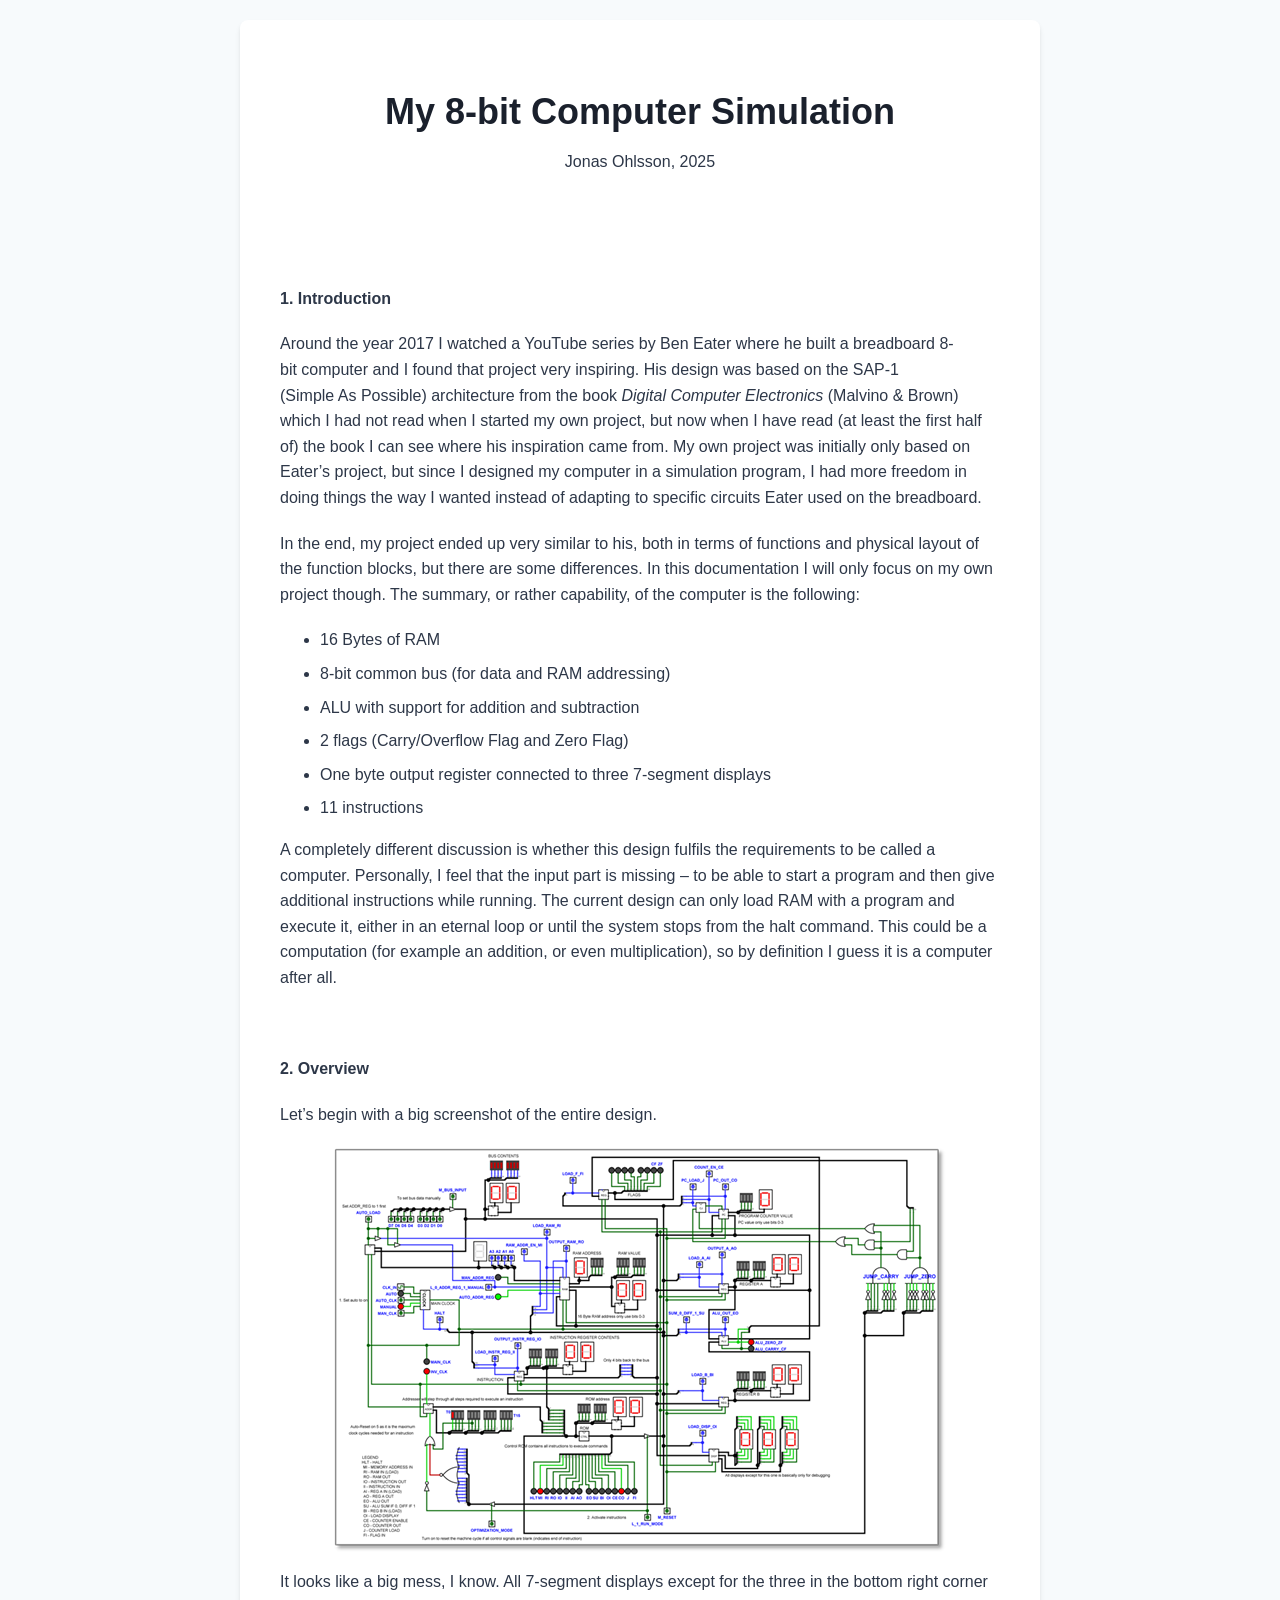
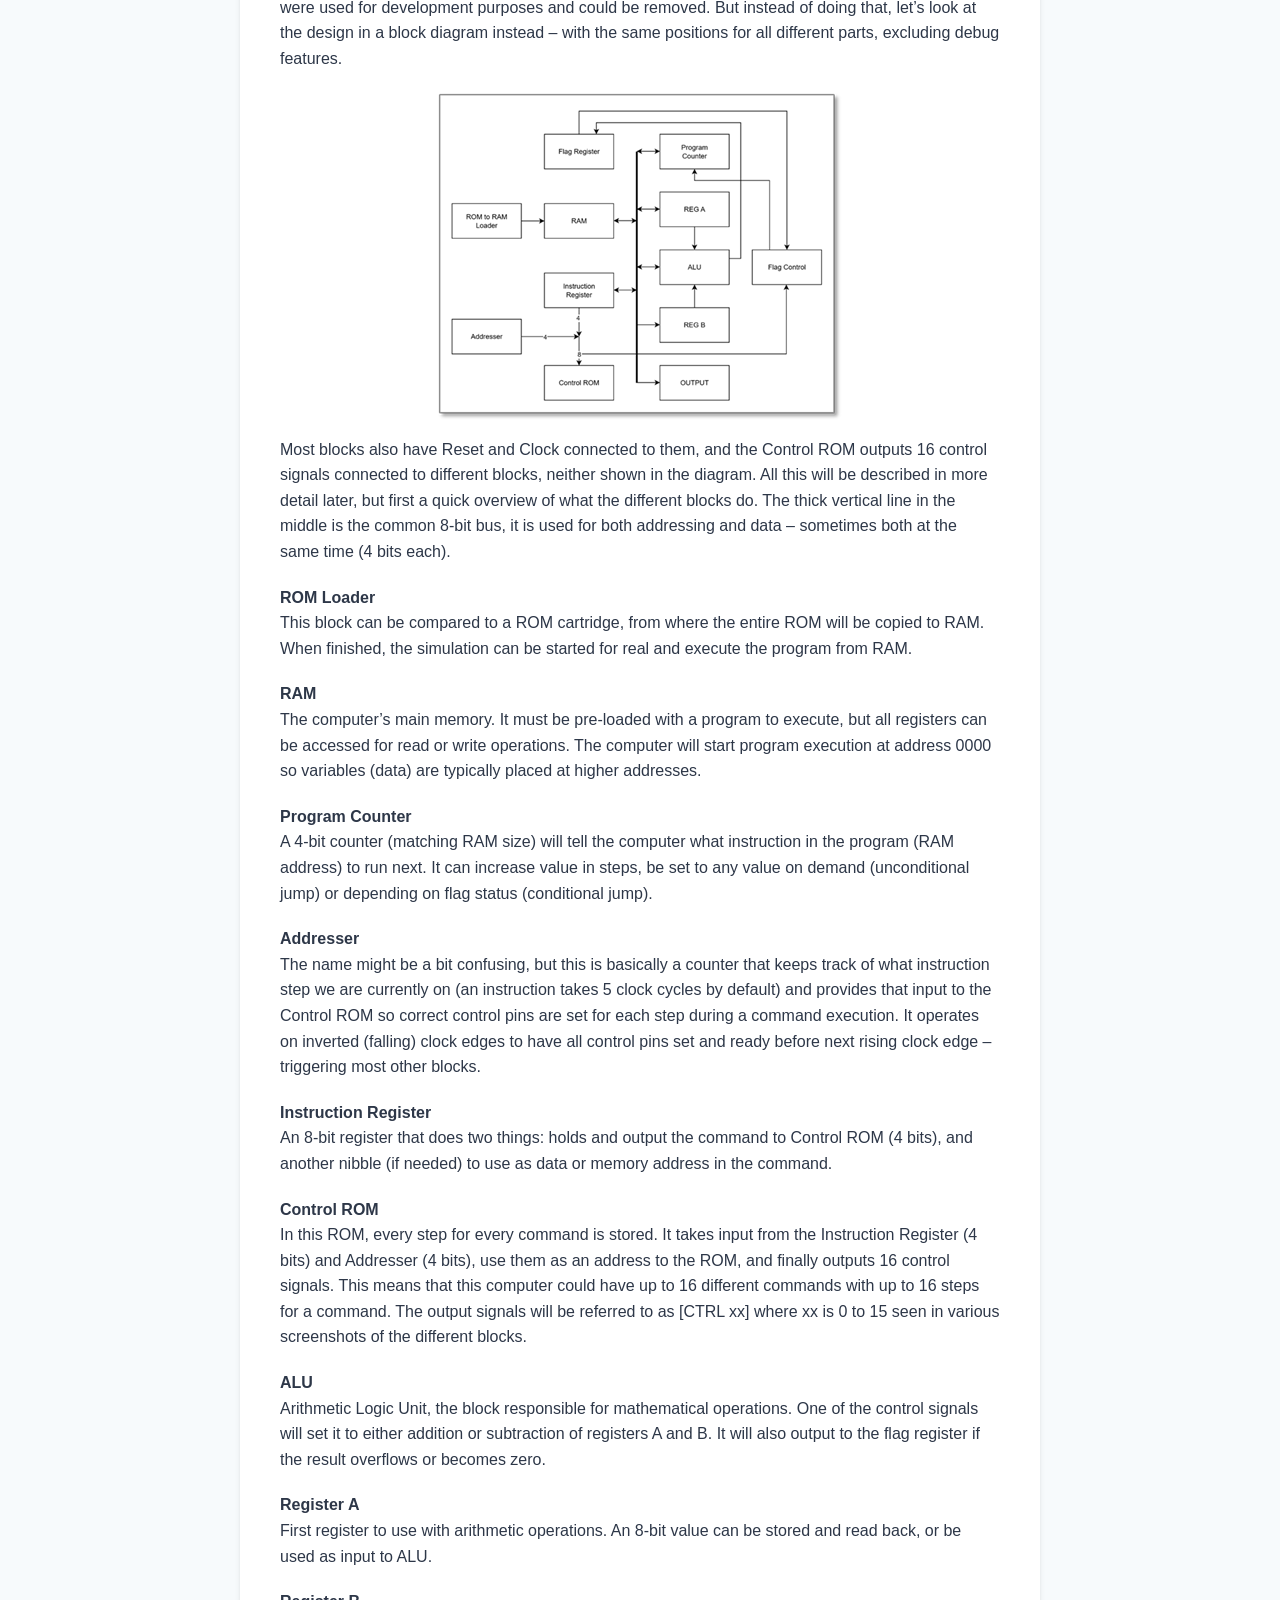
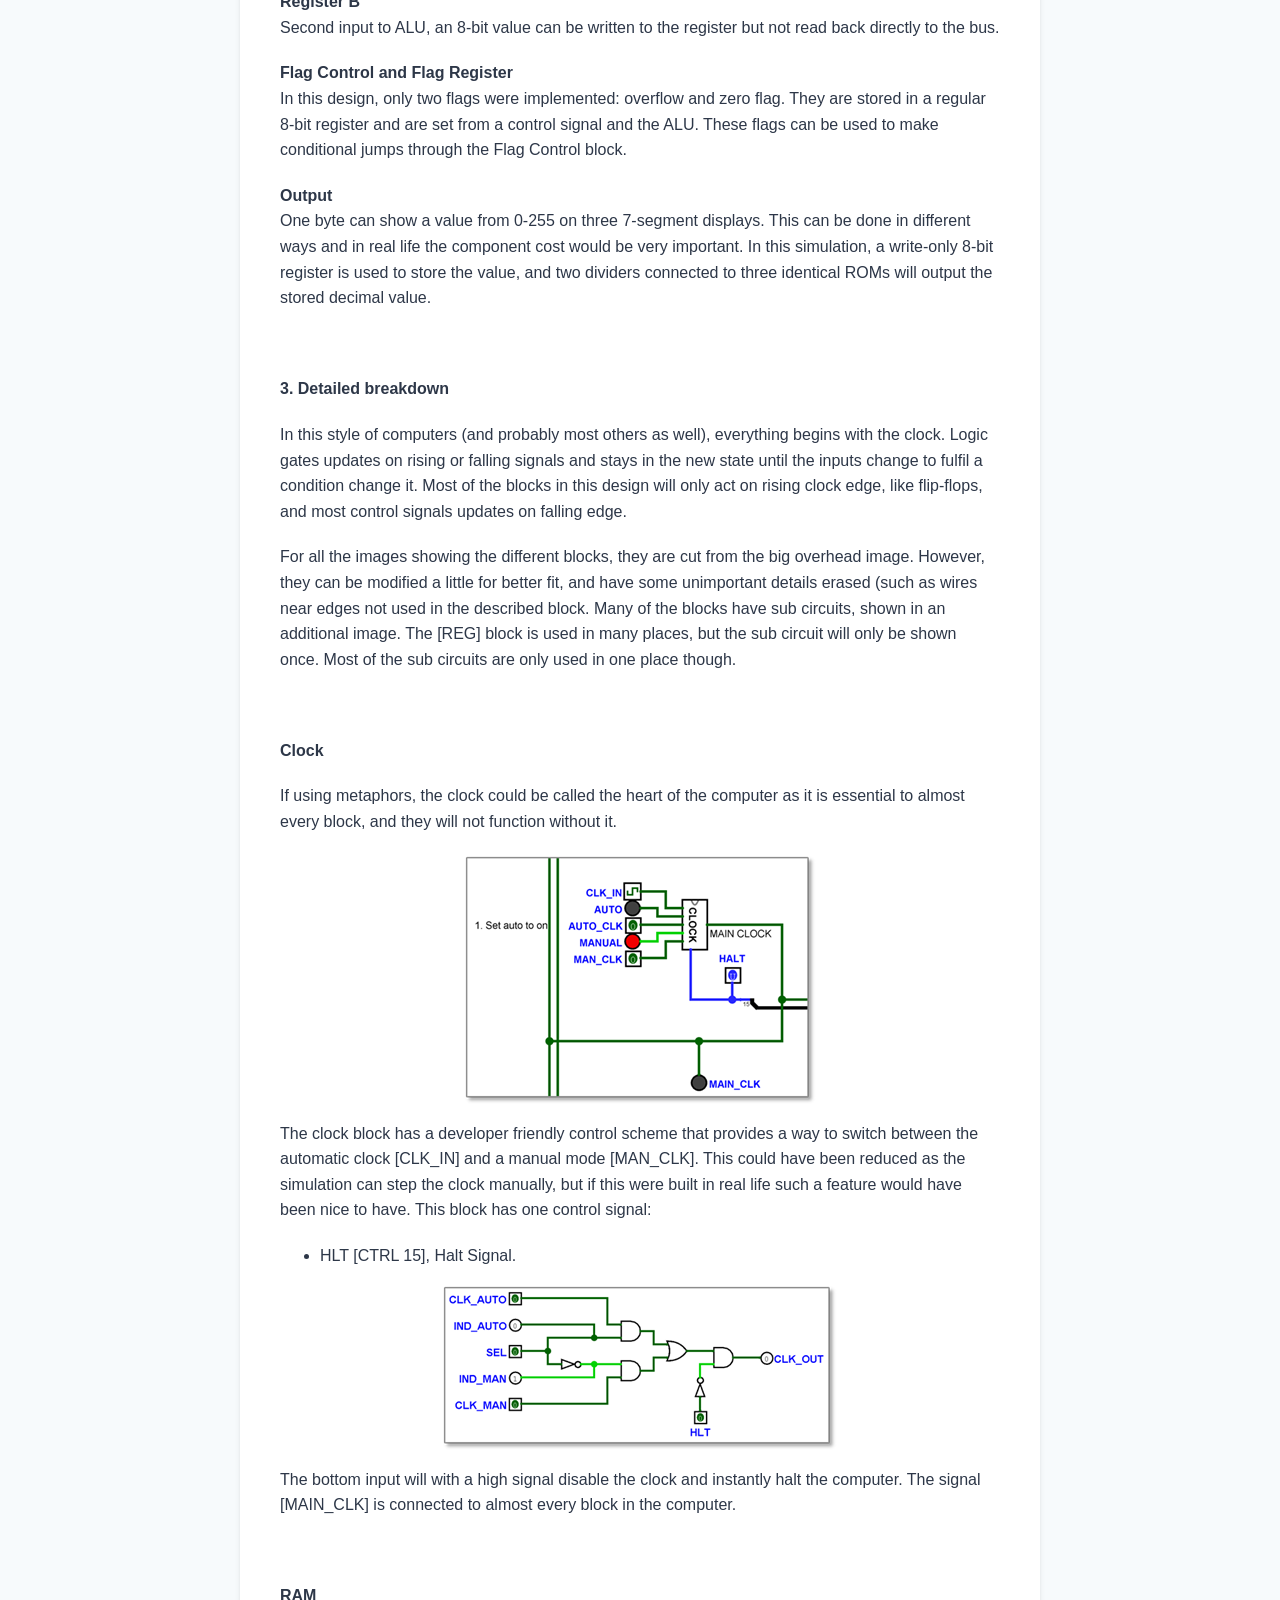
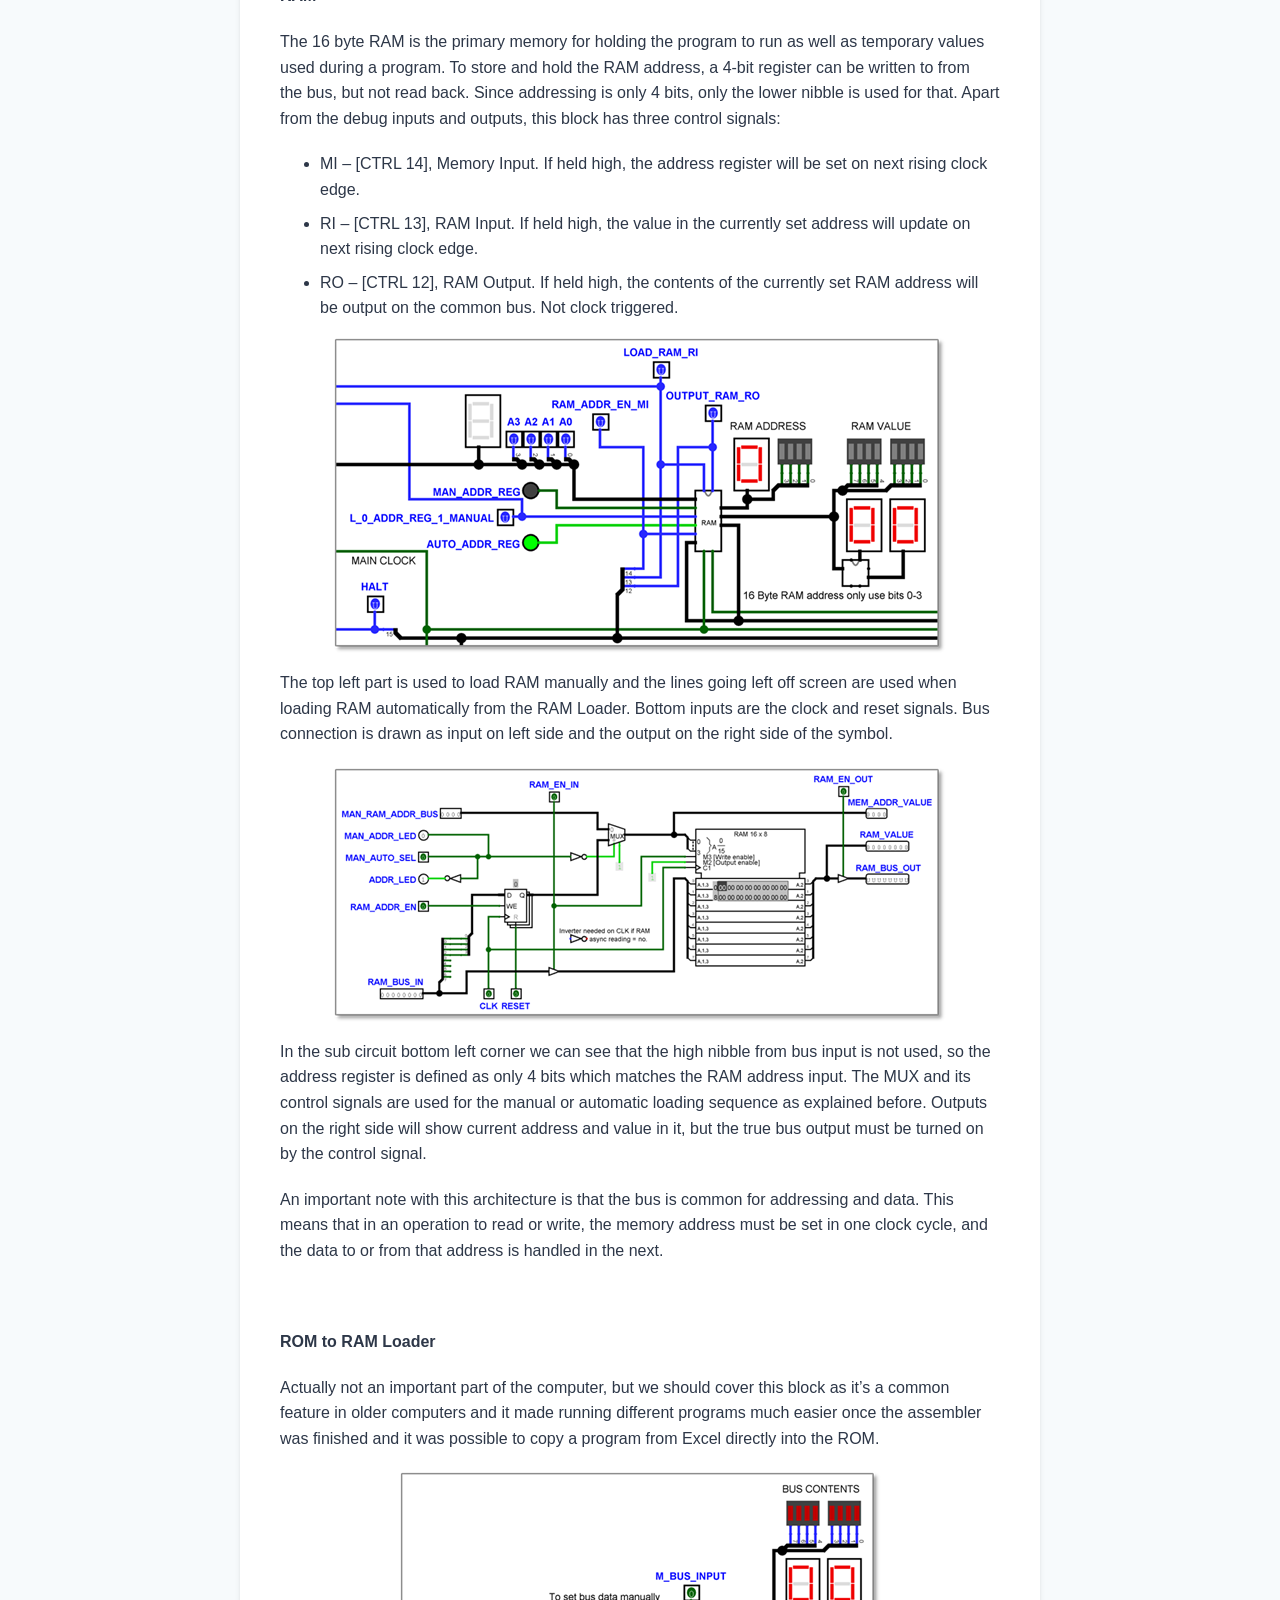
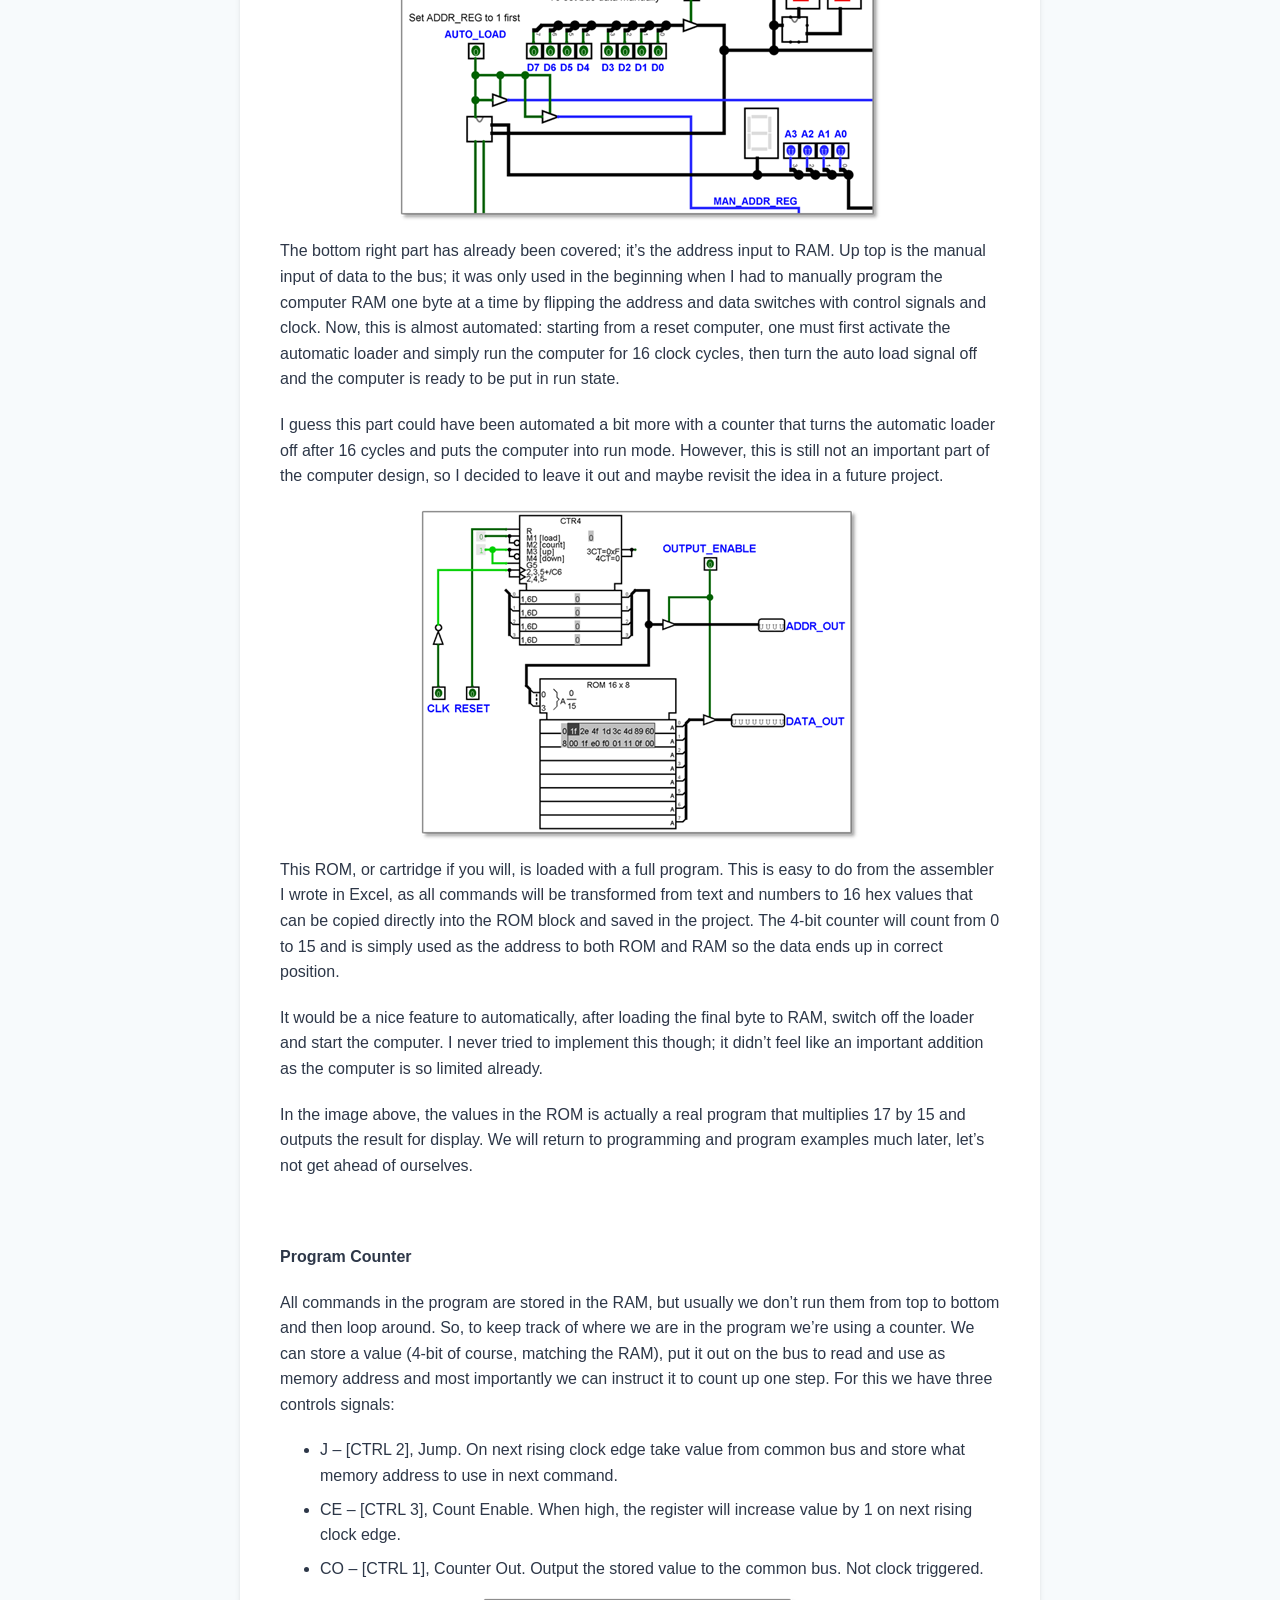
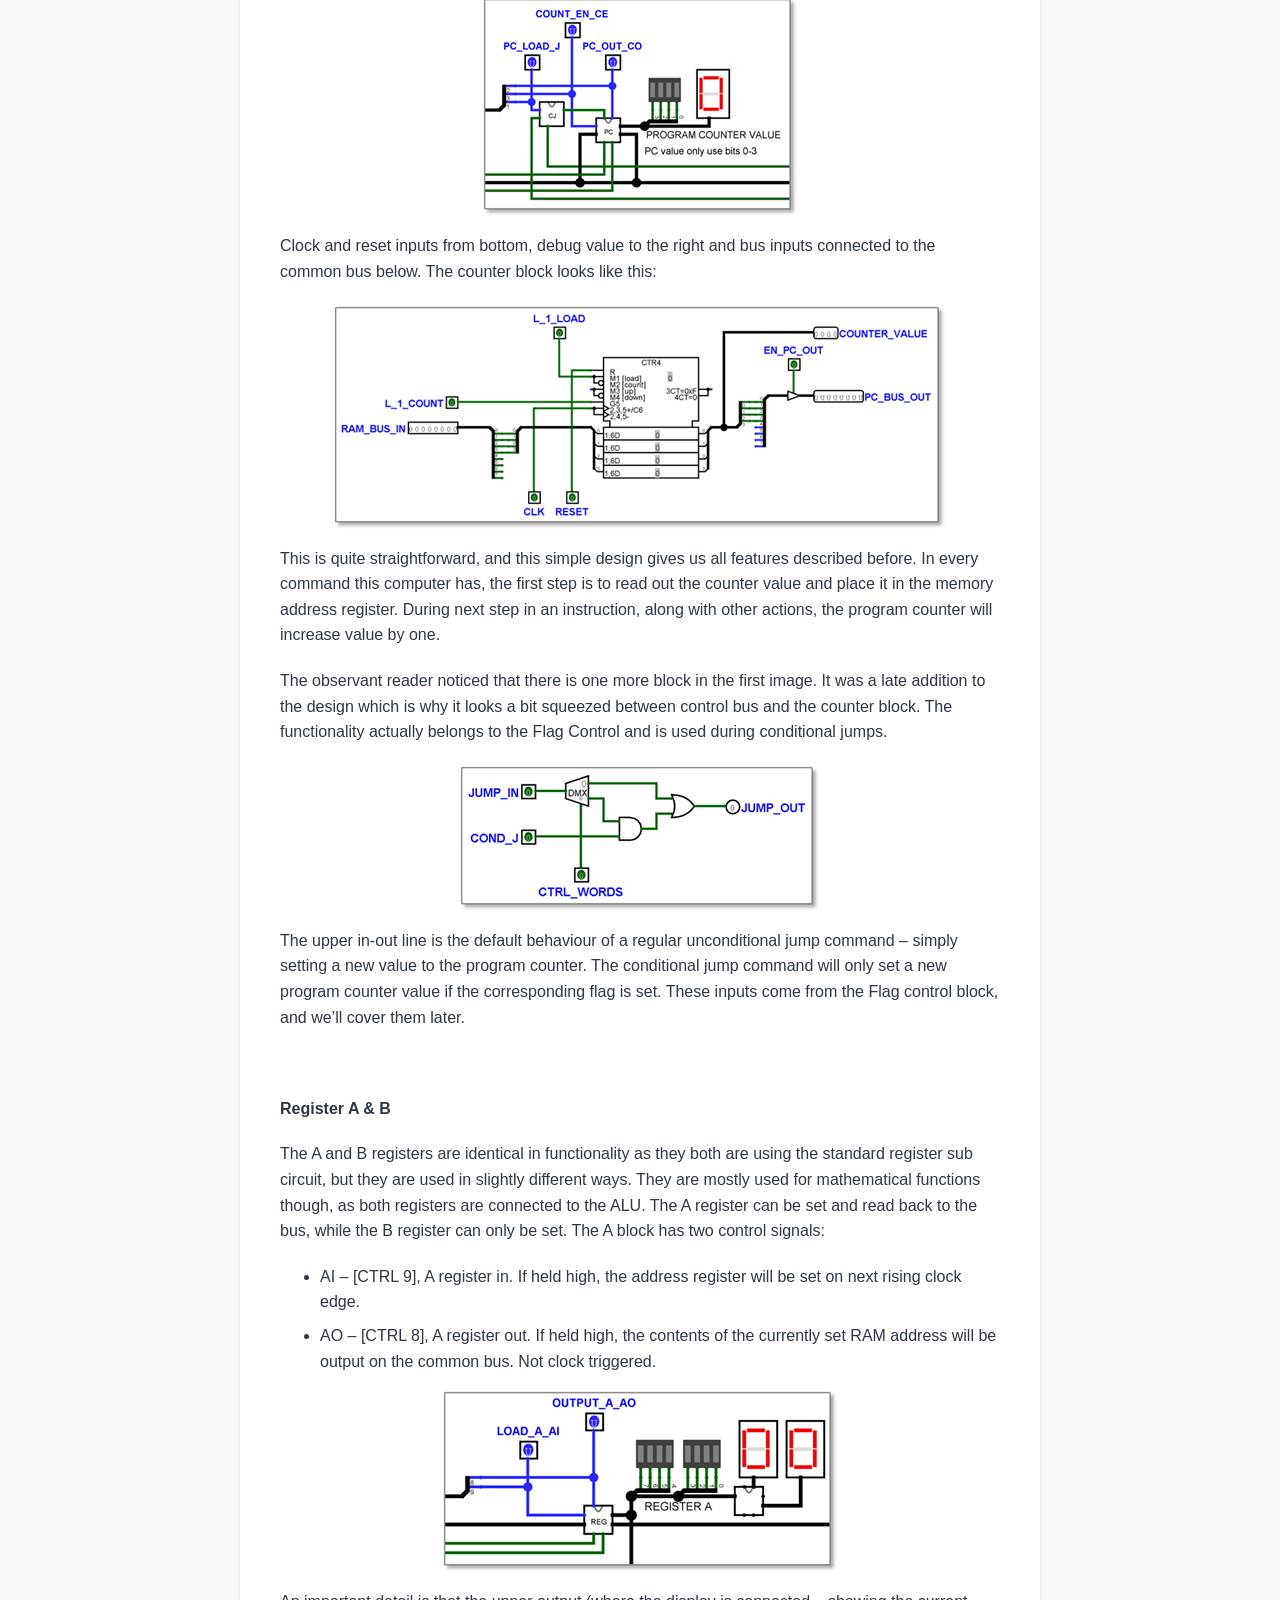
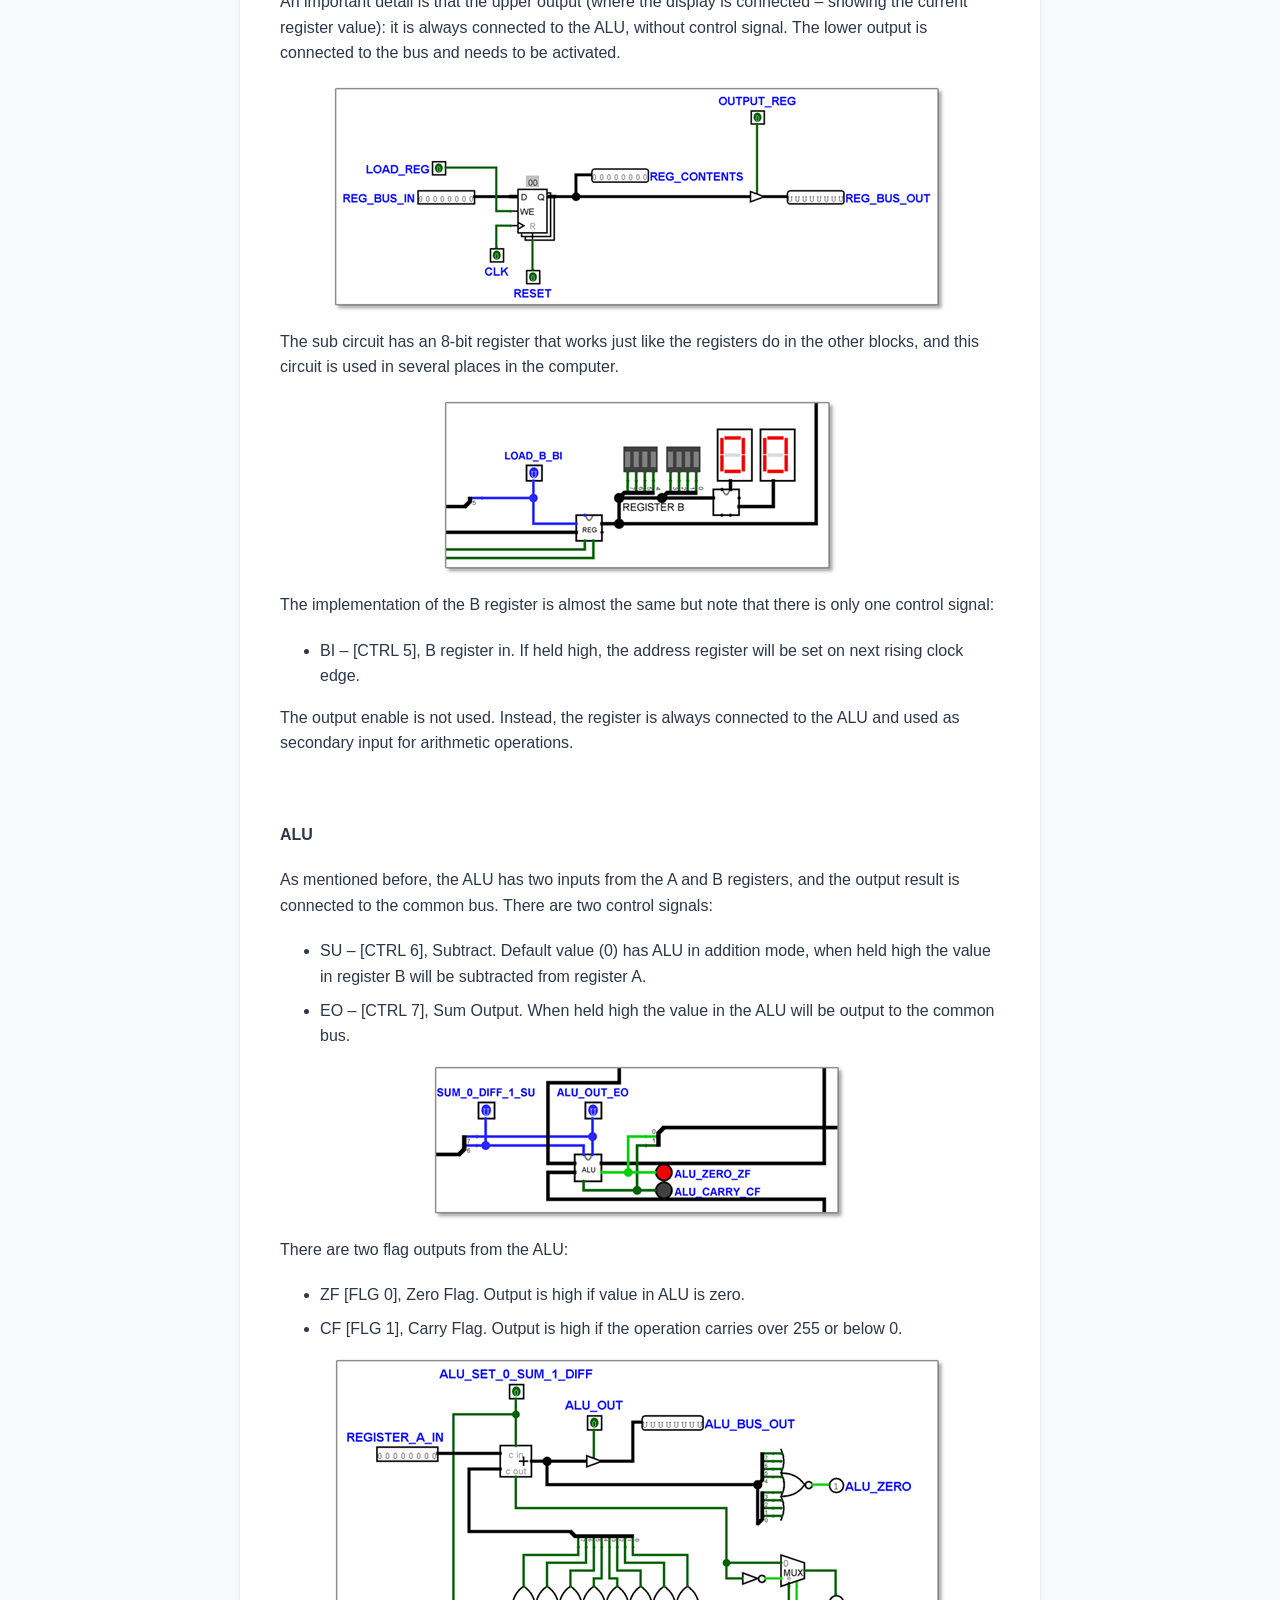
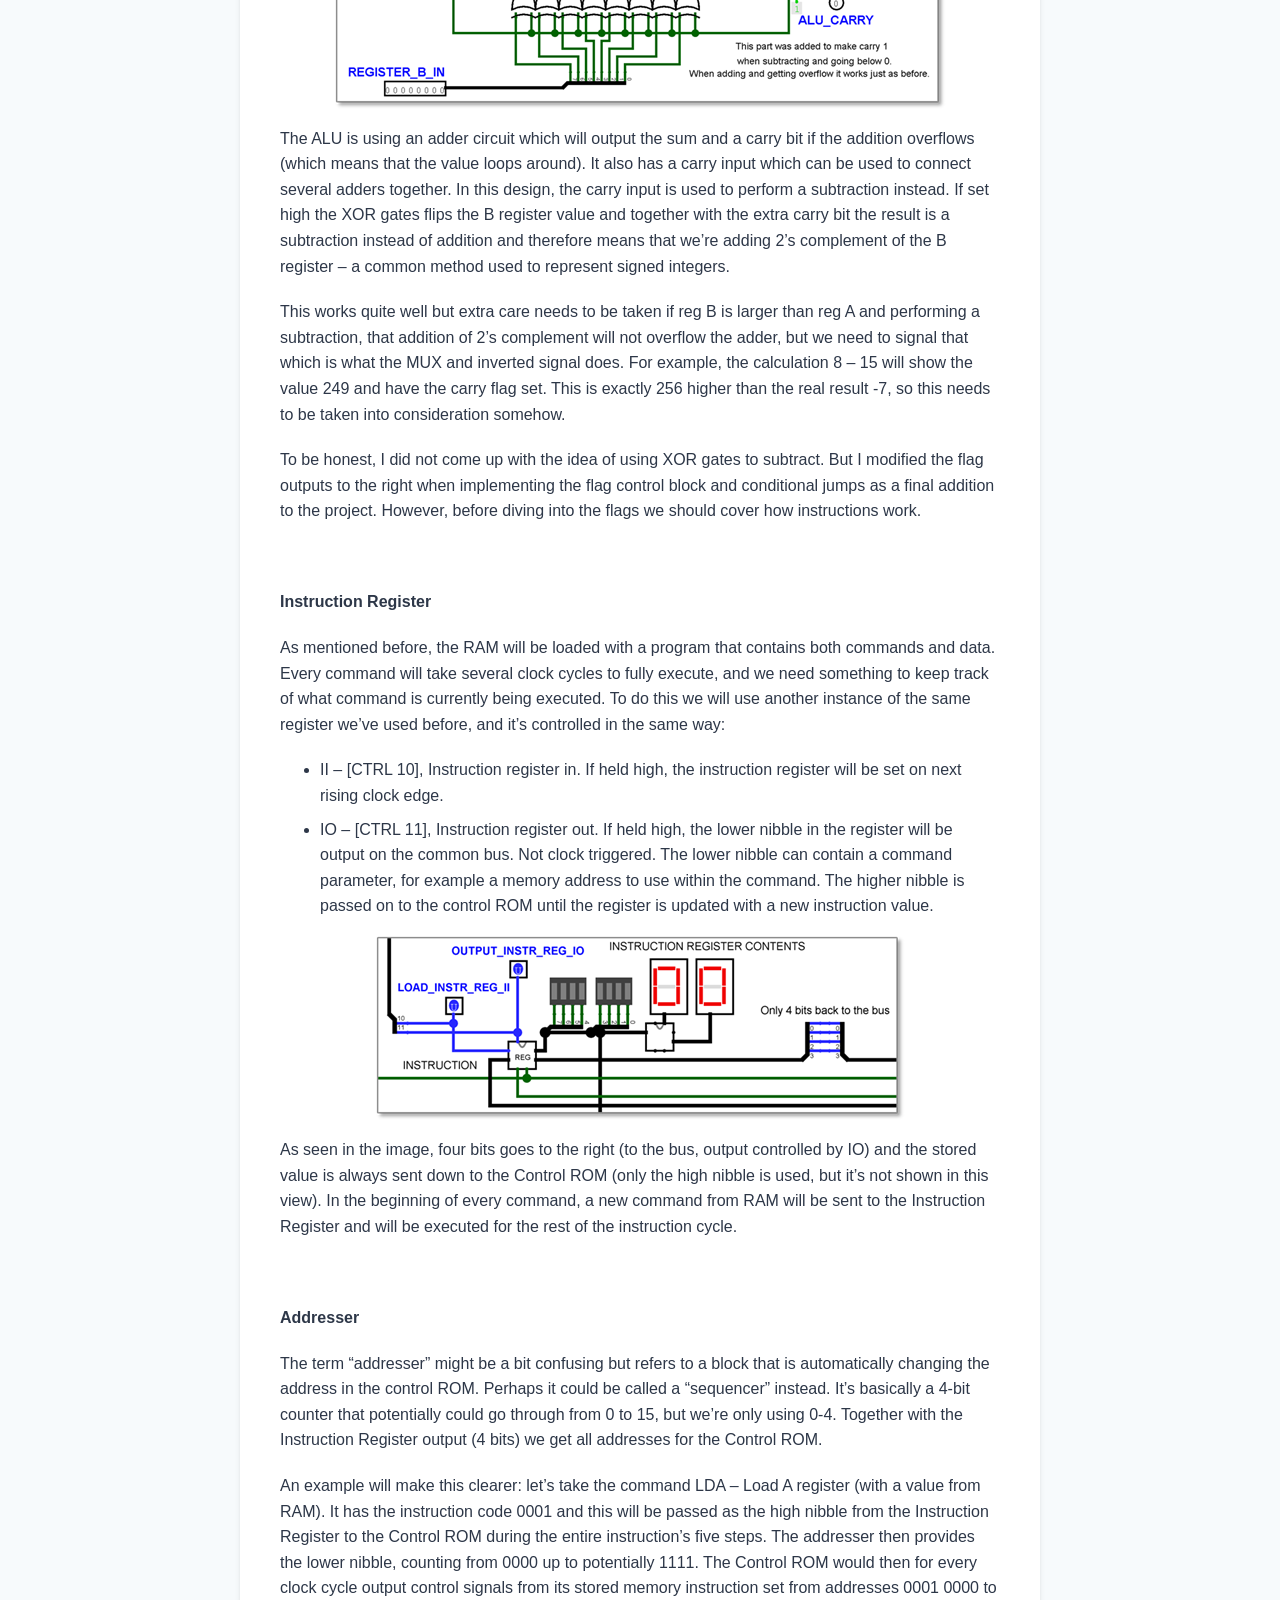
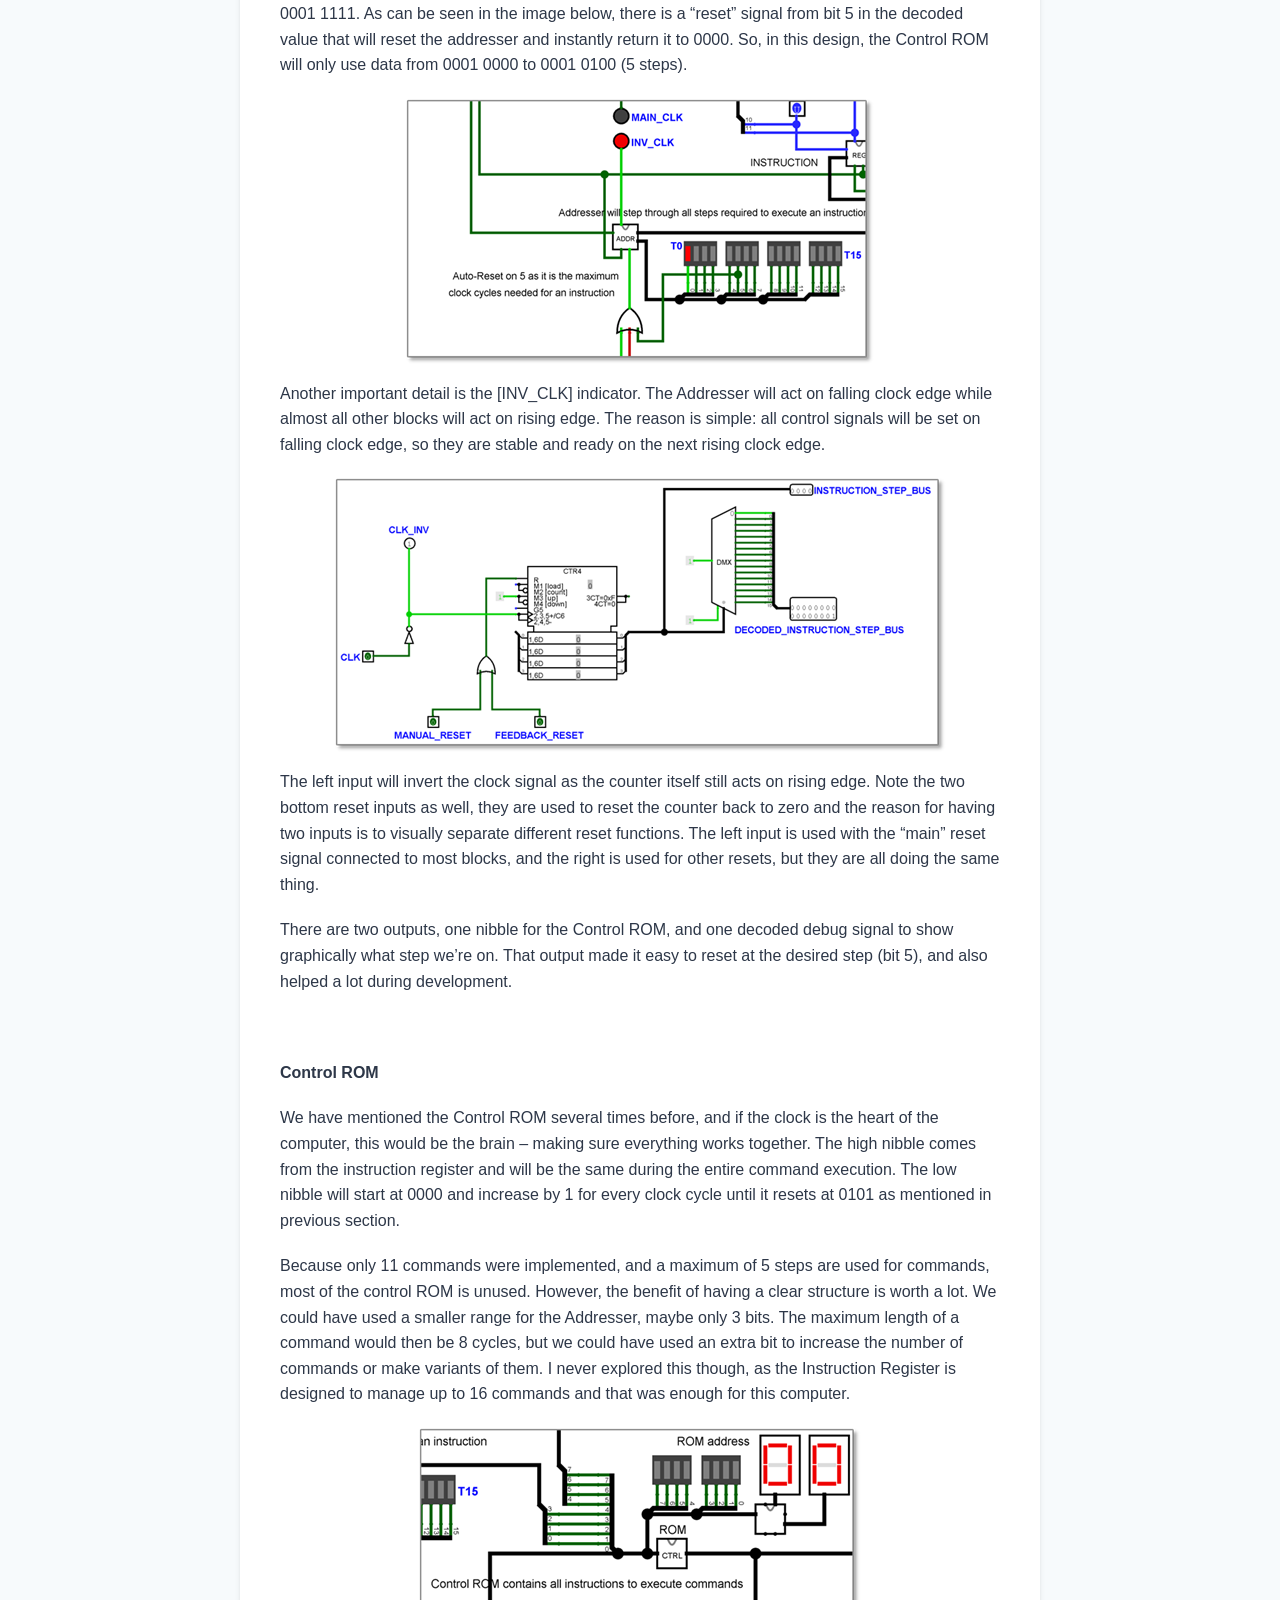
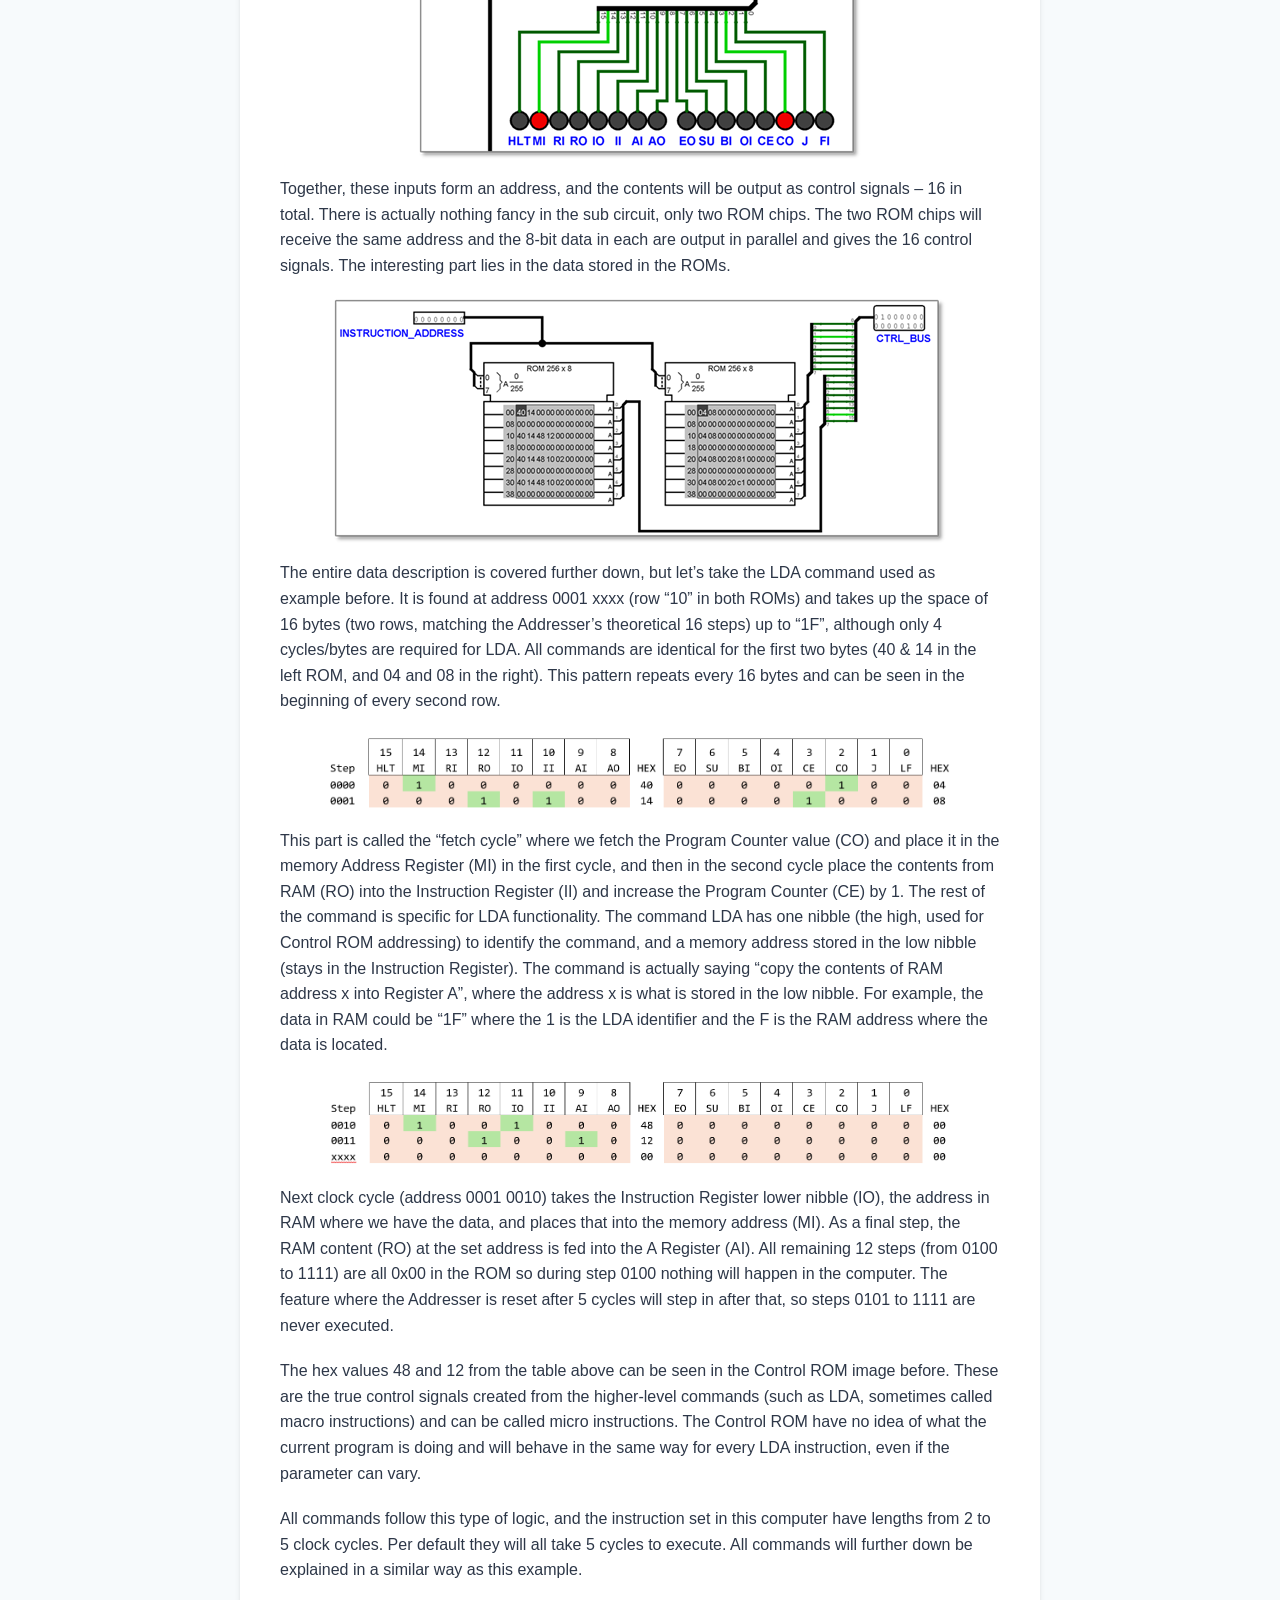
==== 8bitcomputer/index.html @ 04ab5ac9 "Using css file" ====
<!DOCTYPE html>
<html lang="en">
<head>
	<meta charset="UTF-8">
	<meta name="viewport" content="width=device-width, initial-scale=1.0">
	<title>8-bit Computer Simulation</title>
	<link rel="stylesheet" href="styles.css">
</head>
<body>

<article>
<h1 style="text-align: center; font-family:Aptos,sans-serif">My 8-bit Computer Simulation</h1>
<p style="text-align: center;">Jonas Ohlsson, 2025</p>
<p>&nbsp;</p>
<p>&nbsp;</p>
<p><strong>1. Introduction</strong></p>
<p>Around the year 2017 I watched a YouTube series by Ben Eater where he built a breadboard 8-bit&nbsp;computer&nbsp;and I found that project very inspiring. His design was based on the SAP-1 (Simple&nbsp;As&nbsp;Possible) architecture from the book&nbsp;<em>Digital Computer Electronics</em>&nbsp;(Malvino&nbsp;&amp; Brown) which I had not read when I started my own project, but now when I have read (at least the first half of) the book I can see where his inspiration came from. My own project was initially only based on Eater&rsquo;s project, but since I designed my computer in a simulation program, I had more freedom in doing things the way I wanted instead of adapting to specific circuits Eater used on the breadboard.</p>
<p>In the end, my project ended up very similar to his, both in terms of functions and physical layout of the function blocks, but there are some differences. In this documentation I will only focus on my own project though. The summary, or rather capability, of the computer is the following:</p>
<ul>
<li>16 Bytes of RAM</li>
<li>8-bit common bus (for data and RAM addressing)</li>
<li>ALU with support for addition and subtraction</li>
<li>2 flags (Carry/Overflow Flag and Zero Flag)</li>
<li>One byte output register connected to three 7-segment displays</li>
<li>11 instructions</li>
</ul>
<p>A completely different discussion is whether this design fulfils the requirements to be called a computer. Personally, I feel that the input part is missing &ndash; to be able to start a program and then give additional instructions while running. The current design can only load RAM with a program and execute it, either in an eternal loop or until the system stops from the halt command. This could be a computation (for example an addition, or even multiplication), so&nbsp;by definition I&nbsp;guess it is a computer after all.</p>
<p>&nbsp;</p>
<p><strong>2. Overview</strong></p>
<p>Let&rsquo;s begin with a big screenshot of the entire design.</p>

<img class="thumbnail" src="image002.png" data-high-res="image001-2.png" style="cursor: pointer;">
<div id="imageModal" style="display: none; position: fixed; top: 0; left: 0; width: 100%; height: 100%; background-color: rgba(0,0,0,0.8); justify-content: center; align-items: center; z-index: 1000;">
    <span id="closeButton" style="position: absolute; top: 20px; right: 30px; font-size: 40px; color: white; cursor: pointer;">&times;</span>
    <img id="fullSizeImage" src="" alt="Full size image" style="max-width: 90%; max-height: 90%;">
</div>

<p>It looks like a big mess, I know. All 7-segment displays except for the three in the bottom right corner were used for development purposes and could be removed. But instead of doing that, let&rsquo;s look at the design in a block diagram instead &ndash; with the same positions for all different parts, excluding debug features.</p>

<img class="thumbnail" src="image004.png" data-high-res="image003-2.png" style="cursor: pointer;">
<div id="imageModal" style="display: none; position: fixed; top: 0; left: 0; width: 100%; height: 100%; background-color: rgba(0,0,0,0.8); justify-content: center; align-items: center; z-index: 1000;">
    <span id="closeButton" style="position: absolute; top: 20px; right: 30px; font-size: 40px; color: white; cursor: pointer;">&times;</span>
    <img id="fullSizeImage" src="" alt="Full size image" style="max-width: 90%; max-height: 90%;">
</div>

<p>Most blocks also have Reset and Clock connected to them, and the Control ROM outputs 16 control signals connected to different blocks, neither shown in the diagram. All this will be described in more detail later, but first a quick overview of what the different blocks do. The thick vertical line in the middle is the common 8-bit bus, it is used for both addressing and data &ndash; sometimes both at the same time (4 bits each).</p>
<p><strong>ROM Loader<br /></strong>This block can be compared to a ROM cartridge, from where the entire ROM will be copied to RAM. When finished, the simulation can be started for real and execute the program from RAM.</p>
<p><strong>RAM<br /></strong>The computer&rsquo;s main memory. It must be pre-loaded with a program to execute, but all registers can be accessed for read or write operations. The computer will start program execution at address 0000 so variables (data) are typically placed at higher addresses.</p>
<p><strong>Program Counter<br /></strong>A 4-bit counter (matching RAM size) will tell the computer what instruction in the program (RAM address) to run next. It can increase value in steps, be set to any value on demand (unconditional jump) or depending on flag status (conditional jump).</p>
<p><strong>Addresser<br /></strong>The name might be a bit confusing, but this is basically a counter that keeps track of what instruction step we are currently on (an instruction takes 5 clock cycles by default) and provides that input to the Control&nbsp;ROM&nbsp;so correct control pins are set for each step during a command execution. It operates on inverted (falling) clock edges to have all control pins set and ready before next rising clock edge &ndash; triggering most other blocks.</p>
<p><strong>Instruction Register<br /></strong>An 8-bit register that does two things: holds and output the command to Control ROM (4 bits), and another nibble (if needed) to use as data or memory address in the command.</p>
<p><strong>Control ROM<br /></strong>In this ROM, every step for every command is stored. It takes input from the Instruction Register (4 bits) and Addresser (4 bits), use them as an address to the ROM, and finally outputs 16 control signals. This means that this computer could have up to 16 different commands with up to 16 steps for a command. The output signals will be referred to as [CTRL xx] where xx is 0 to 15 seen in various screenshots of the different blocks.</p>
<p><strong>ALU<br /></strong>Arithmetic Logic Unit, the block responsible for mathematical operations. One of the control signals will set it to either addition or subtraction of registers A and B. It will also output to the flag register if the result overflows or becomes zero.</p>
<p><strong>Register A<br /></strong>First register to use with arithmetic operations. An 8-bit value can be stored and read&nbsp;back, or&nbsp;be used as input to ALU.</p>
<p><strong>Register B<br /></strong>Second input to ALU, an 8-bit value can be written to the register but not read back directly to the bus.</p>
<p><strong>Flag Control and Flag Register<br /></strong>In this design, only two flags were implemented: overflow and zero flag. They are stored in a regular 8-bit register and are set from a control signal and the ALU. These flags can be used to make conditional jumps through the Flag Control block.</p>
<p><strong>Output<br /></strong>One byte can show a value from 0-255 on three 7-segment displays. This can be done in different ways and in real life the component cost would be very important. In this simulation, a write-only 8-bit register is used to store the value, and two dividers connected to three identical ROMs will output the stored decimal value.</p>
<p>&nbsp;</p>
<p><strong>3. Detailed breakdown</strong></p>
<p>In this style of computers (and probably most others as well), everything begins with the clock. Logic gates updates on rising or falling signals and stays in the new state until the inputs change to fulfil a condition change it. Most of the blocks in this design will only act on rising clock edge, like flip-flops, and most control signals updates on falling edge.</p>
<p>For all the images showing the different blocks, they are cut from the big overhead image. However, they can be modified a little for better fit, and have some unimportant details erased (such as wires near edges not used in the described block. Many of the blocks have sub circuits, shown in an additional image. The [REG] block is used in many places, but the sub circuit will only be shown once. Most of the sub circuits are only used in one place though.</p>
<p>&nbsp;</p>
<p><strong>Clock</strong></p>
<p>If using metaphors, the clock could be called the heart of the computer as it is essential to almost every block, and they will not function without it.</p>

<img class="thumbnail" src="image006.png" data-high-res="image005-2.png" style="cursor: pointer;">
<div id="imageModal" style="display: none; position: fixed; top: 0; left: 0; width: 100%; height: 100%; background-color: rgba(0,0,0,0.8); justify-content: center; align-items: center; z-index: 1000;">
    <span id="closeButton" style="position: absolute; top: 20px; right: 30px; font-size: 40px; color: white; cursor: pointer;">&times;</span>
    <img id="fullSizeImage" src="" alt="Full size image" style="max-width: 90%; max-height: 90%;">
</div>

<p>The clock block has a developer friendly control scheme that provides a way to switch between the automatic clock [CLK_IN] and a manual mode [MAN_CLK]. This could have been reduced as the simulation can step the clock manually, but if this were built in real life such a feature would have been nice to have. This block has one control signal:</p>
<ul>
<li>HLT [CTRL 15], Halt Signal.</li>
</ul>

<img class="thumbnail" src="image008.png" data-high-res="image007-2.png" style="cursor: pointer;">
<div id="imageModal" style="display: none; position: fixed; top: 0; left: 0; width: 100%; height: 100%; background-color: rgba(0,0,0,0.8); justify-content: center; align-items: center; z-index: 1000;">
    <span id="closeButton" style="position: absolute; top: 20px; right: 30px; font-size: 40px; color: white; cursor: pointer;">&times;</span>
    <img id="fullSizeImage" src="" alt="Full size image" style="max-width: 90%; max-height: 90%;">
</div>

<p>The bottom input will with a high signal disable the clock and instantly halt the computer. The signal [MAIN_CLK] is connected to almost every block in the computer.</p>
<p>&nbsp;</p>
<p><strong>RAM</strong></p>
<p>The&nbsp;16 byte&nbsp;RAM is the primary memory for holding the program to run as well as temporary values used during a program. To store and hold the RAM address, a 4-bit register can be written to from the&nbsp;bus, but&nbsp;not read back. Since addressing is only 4 bits, only the lower nibble is used for that. Apart from the debug inputs and outputs, this block has three control signals:</p>
<ul>
<li>MI &ndash; [CTRL 14], Memory Input. If held high, the address register will be set on next rising clock edge.</li>
<li>RI &ndash; [CTRL 13], RAM Input. If held high, the value in the currently set address will update on next rising clock edge.</li>
<li>RO &ndash; [CTRL 12], RAM Output. If held high, the contents of the currently set RAM address will be output on the common bus. Not clock triggered.</li>
</ul>

<img class="thumbnail" src="image010.png" data-high-res="image009-2.png" style="cursor: pointer;">
<div id="imageModal" style="display: none; position: fixed; top: 0; left: 0; width: 100%; height: 100%; background-color: rgba(0,0,0,0.8); justify-content: center; align-items: center; z-index: 1000;">
    <span id="closeButton" style="position: absolute; top: 20px; right: 30px; font-size: 40px; color: white; cursor: pointer;">&times;</span>
    <img id="fullSizeImage" src="" alt="Full size image" style="max-width: 90%; max-height: 90%;">
</div>

<p>The top left part is used to load RAM manually and the lines going left off screen are used when loading RAM automatically from the RAM Loader. Bottom inputs are the clock and reset signals. Bus connection is drawn as input on left side and the output on the right side of the symbol.</p>

<img class="thumbnail" src="image012.png" data-high-res="image011-2.png" style="cursor: pointer;">
<div id="imageModal" style="display: none; position: fixed; top: 0; left: 0; width: 100%; height: 100%; background-color: rgba(0,0,0,0.8); justify-content: center; align-items: center; z-index: 1000;">
    <span id="closeButton" style="position: absolute; top: 20px; right: 30px; font-size: 40px; color: white; cursor: pointer;">&times;</span>
    <img id="fullSizeImage" src="" alt="Full size image" style="max-width: 90%; max-height: 90%;">
</div>

<p>In the sub circuit bottom left corner we can see that the high nibble from bus input is not used, so the address register is defined as only 4 bits which matches the RAM address input. The MUX and its control signals are used for the manual or automatic loading sequence as explained before. Outputs on the right side will show current address and value in it, but the true bus output must be turned on by the control signal.</p>
<p>An important note with this architecture is that the bus is common for addressing and data. This means that in an operation to read or write, the memory address must be set in one clock cycle, and the data to or from that address is handled in the next.</p>
<p>&nbsp;</p>
<p><strong>ROM to RAM Loader</strong></p>
<p>Actually not an important part of the computer, but we should cover this block as it&rsquo;s a common feature in older computers and it made running different programs much easier once the assembler was finished and it was possible to copy a program from Excel directly into the ROM.</p>

<img class="thumbnail" src="image014.png" data-high-res="image013-2.png" style="cursor: pointer;">
<div id="imageModal" style="display: none; position: fixed; top: 0; left: 0; width: 100%; height: 100%; background-color: rgba(0,0,0,0.8); justify-content: center; align-items: center; z-index: 1000;">
    <span id="closeButton" style="position: absolute; top: 20px; right: 30px; font-size: 40px; color: white; cursor: pointer;">&times;</span>
    <img id="fullSizeImage" src="" alt="Full size image" style="max-width: 90%; max-height: 90%;">
</div>

<p>The bottom right part has already been covered; it&rsquo;s the address input to RAM. Up top is the manual input of data to the bus; it was only used in the beginning when I had to manually program the computer RAM one byte at a time by flipping the address and data switches with control signals and clock. Now, this is almost automated: starting from a reset computer, one must first activate the automatic loader and simply run the computer for 16 clock cycles, then turn the auto load signal off and the computer is ready to be put in run state.</p>
<p>I guess this part could have been automated a bit more with a counter that turns the automatic loader off after 16 cycles and puts the computer into run mode. However, this is still not an important part of the computer design, so I decided to leave it out and maybe revisit the idea in a future project.</p>

<img class="thumbnail" src="image016.png" data-high-res="image015-2.png" style="cursor: pointer;">
<div id="imageModal" style="display: none; position: fixed; top: 0; left: 0; width: 100%; height: 100%; background-color: rgba(0,0,0,0.8); justify-content: center; align-items: center; z-index: 1000;">
    <span id="closeButton" style="position: absolute; top: 20px; right: 30px; font-size: 40px; color: white; cursor: pointer;">&times;</span>
    <img id="fullSizeImage" src="" alt="Full size image" style="max-width: 90%; max-height: 90%;">
</div>

<p>This ROM, or cartridge if you will, is loaded with a full program. This is easy to do from the assembler I wrote in Excel, as all commands will be transformed from text and numbers to 16 hex values that can be copied directly into the ROM block and saved in the project. The 4-bit counter will count from 0 to 15 and is simply used as the address to both ROM and RAM so the data ends up in correct position.</p>
<p>It would be a nice feature to automatically, after loading the final byte to RAM, switch off the loader and start the computer. I never tried to implement this though; it didn&rsquo;t feel like an important addition as the computer is so limited already.</p>
<p>In the image above, the values in the ROM is actually a real program that multiplies 17 by 15 and outputs the result for display. We will return to programming and program examples much later, let&rsquo;s not get ahead of ourselves.</p>
<p>&nbsp;</p>
<p><strong>Program Counter</strong></p>
<p>All commands in the program are stored in the RAM, but usually we don&rsquo;t run them from top to bottom and then loop around. So, to keep track of where we are in the program we&rsquo;re using a counter. We can store a value (4-bit of course, matching the RAM), put it out on the bus to read and use as memory address and most importantly we can instruct it to count up one step. For this we have three controls signals:</p>
<ul>
<li>J &ndash; [CTRL 2], Jump. On next rising clock edge take value from common bus and store what memory address to use in next command.</li>
<li>CE &ndash; [CTRL 3], Count Enable. When high, the register will increase value by 1 on next rising clock edge.</li>
<li>CO &ndash; [CTRL 1], Counter Out. Output the stored value to the common bus. Not clock triggered.</li>
</ul>

<img class="thumbnail" src="image018.png" data-high-res="image017-2.png" style="cursor: pointer;">
<div id="imageModal" style="display: none; position: fixed; top: 0; left: 0; width: 100%; height: 100%; background-color: rgba(0,0,0,0.8); justify-content: center; align-items: center; z-index: 1000;">
    <span id="closeButton" style="position: absolute; top: 20px; right: 30px; font-size: 40px; color: white; cursor: pointer;">&times;</span>
    <img id="fullSizeImage" src="" alt="Full size image" style="max-width: 90%; max-height: 90%;">
</div>

<p>Clock and reset inputs from bottom, debug value to the right and bus inputs connected to the common bus below. The counter block looks like this:</p>

<img class="thumbnail" src="image020.png" data-high-res="image019-2.png" style="cursor: pointer;">
<div id="imageModal" style="display: none; position: fixed; top: 0; left: 0; width: 100%; height: 100%; background-color: rgba(0,0,0,0.8); justify-content: center; align-items: center; z-index: 1000;">
    <span id="closeButton" style="position: absolute; top: 20px; right: 30px; font-size: 40px; color: white; cursor: pointer;">&times;</span>
    <img id="fullSizeImage" src="" alt="Full size image" style="max-width: 90%; max-height: 90%;">
</div>

<p>This is quite straightforward, and this simple design gives us all features described before. In every command this computer has, the first step is to read out the counter value and place it in the memory address register. During next step in an instruction, along with other actions, the program counter will increase value by one.</p>
<p>The observant reader noticed that there is one more block in the first image. It was a late addition to the design which is why it looks a bit squeezed between control bus and the counter block. The functionality actually belongs to the Flag Control and is used during conditional jumps.</p>

<img class="thumbnail" src="image022.png" data-high-res="image021-2.png" style="cursor: pointer;">
<div id="imageModal" style="display: none; position: fixed; top: 0; left: 0; width: 100%; height: 100%; background-color: rgba(0,0,0,0.8); justify-content: center; align-items: center; z-index: 1000;">
    <span id="closeButton" style="position: absolute; top: 20px; right: 30px; font-size: 40px; color: white; cursor: pointer;">&times;</span>
    <img id="fullSizeImage" src="" alt="Full size image" style="max-width: 90%; max-height: 90%;">
</div>

<p>The upper in-out line is the default behaviour of a regular unconditional jump command &ndash; simply setting a new value to the program counter. The conditional jump command will only set a new program counter value if the corresponding flag is set. These inputs come from the Flag control block, and we&rsquo;ll cover them later.</p>
<p>&nbsp;</p>
<p><strong>Register A &amp; B</strong></p>
<p>The A and B registers are identical in functionality as they both are using the standard register sub circuit, but they are used in slightly different ways. They are mostly used for mathematical functions though, as both registers are connected to the ALU. The A register can be set and read back to the bus, while the B register can only be set. The A block has two control signals:</p>
<ul>
<li>AI &ndash; [CTRL 9], A register in. If held high, the address register will be set on next rising clock edge.</li>
<li>AO &ndash; [CTRL 8], A register out. If held high, the contents of the currently set RAM address will be output on the common bus. Not clock triggered.</li>
</ul>
<img class="thumbnail" src="image024.png" data-high-res="image023-2.png" style="cursor: pointer;">
<div id="imageModal" style="display: none; position: fixed; top: 0; left: 0; width: 100%; height: 100%; background-color: rgba(0,0,0,0.8); justify-content: center; align-items: center; z-index: 1000;">
    <span id="closeButton" style="position: absolute; top: 20px; right: 30px; font-size: 40px; color: white; cursor: pointer;">&times;</span>
    <img id="fullSizeImage" src="" alt="Full size image" style="max-width: 90%; max-height: 90%;">
</div>

<p>An important detail is that the upper output (where the display is connected &ndash; showing the current register value): it is always connected to the ALU, without control signal. The lower output is connected to the bus and needs to be activated.</p>

<img class="thumbnail" src="image026.png" data-high-res="image025-2.png" style="cursor: pointer;">
<div id="imageModal" style="display: none; position: fixed; top: 0; left: 0; width: 100%; height: 100%; background-color: rgba(0,0,0,0.8); justify-content: center; align-items: center; z-index: 1000;">
    <span id="closeButton" style="position: absolute; top: 20px; right: 30px; font-size: 40px; color: white; cursor: pointer;">&times;</span>
    <img id="fullSizeImage" src="" alt="Full size image" style="max-width: 90%; max-height: 90%;">
</div>

<p>The sub circuit has an 8-bit register that works just like the registers do in the other blocks, and this circuit is used in several places in the computer.</p>

<img class="thumbnail" src="image028.png" data-high-res="image027-2.png" style="cursor: pointer;">
<div id="imageModal" style="display: none; position: fixed; top: 0; left: 0; width: 100%; height: 100%; background-color: rgba(0,0,0,0.8); justify-content: center; align-items: center; z-index: 1000;">
    <span id="closeButton" style="position: absolute; top: 20px; right: 30px; font-size: 40px; color: white; cursor: pointer;">&times;</span>
    <img id="fullSizeImage" src="" alt="Full size image" style="max-width: 90%; max-height: 90%;">
</div>

<p>The implementation of the B register is almost the same but note that there is only one control signal:</p>
<ul>
<li>BI &ndash; [CTRL 5], B register in. If held high, the address register will be set on next rising clock edge.</li>
</ul>
<p>The output enable is not used. Instead, the register is always connected to the ALU and used as secondary input for arithmetic operations.</p>
<p>&nbsp;</p>
<p><strong>ALU</strong></p>
<p>As mentioned before, the ALU has two inputs from the A and B registers, and the output result is connected to the common bus. There are two control signals:</p>
<ul>
<li>SU &ndash; [CTRL 6], Subtract. Default value (0) has ALU in addition mode, when held high the value in register B will be subtracted from register A.</li>
<li>EO &ndash; [CTRL 7], Sum Output. When held high the value in the ALU will be output to the common bus.</li>
</ul>

<img class="thumbnail" src="image030.png" data-high-res="image029-2.png" style="cursor: pointer;">
<div id="imageModal" style="display: none; position: fixed; top: 0; left: 0; width: 100%; height: 100%; background-color: rgba(0,0,0,0.8); justify-content: center; align-items: center; z-index: 1000;">
    <span id="closeButton" style="position: absolute; top: 20px; right: 30px; font-size: 40px; color: white; cursor: pointer;">&times;</span>
    <img id="fullSizeImage" src="" alt="Full size image" style="max-width: 90%; max-height: 90%;">
</div>

<p>There are two flag outputs from the ALU:</p>
<ul>
<li>ZF [FLG 0], Zero Flag. Output is high if value in ALU is zero.</li>
<li>CF [FLG 1], Carry Flag. Output is high if the operation carries over 255 or below 0.</li>
</ul>

<img class="thumbnail" src="image032.png" data-high-res="image031-2.png" style="cursor: pointer;">
<div id="imageModal" style="display: none; position: fixed; top: 0; left: 0; width: 100%; height: 100%; background-color: rgba(0,0,0,0.8); justify-content: center; align-items: center; z-index: 1000;">
    <span id="closeButton" style="position: absolute; top: 20px; right: 30px; font-size: 40px; color: white; cursor: pointer;">&times;</span>
    <img id="fullSizeImage" src="" alt="Full size image" style="max-width: 90%; max-height: 90%;">
</div>

<p>The ALU is using an adder circuit which will output the sum and a carry bit if the addition overflows (which means that the value loops around). It also has a carry input which can be used to connect several adders together. In this design, the carry input is used to perform a subtraction instead. If set high the XOR gates flips the B register value and together with the extra carry bit the result is a subtraction instead of addition and therefore means that we&rsquo;re adding 2&rsquo;s complement of the B register &ndash; a common method used to represent signed integers.</p>
<p>This works quite well but extra care needs to be taken if reg B is larger than reg A and performing a subtraction, that addition of 2&rsquo;s complement will not overflow the adder, but we need to signal that which is what the MUX and inverted signal does. For example, the calculation 8 &ndash; 15 will show the value 249 and have the carry flag set. This is exactly 256 higher than the real result -7, so this needs to be taken into consideration somehow.</p>
<p>To be honest, I did not come up with the idea of using XOR gates to subtract. But I modified the flag outputs to the right when implementing the flag control block and conditional jumps as a final addition to the project. However, before diving into the flags we should cover how instructions work.</p>
<p>&nbsp;</p>
<p><strong>Instruction Register</strong></p>
<p>As mentioned before, the RAM will be loaded with a program that contains both commands and data. Every command will take several clock cycles to fully execute, and we need something to keep track of what command is currently being executed. To do this we will use another instance of the same register we&rsquo;ve used before, and it&rsquo;s controlled in the same way:</p>
<ul>
<li>II &ndash; [CTRL 10], Instruction register in. If held high, the instruction register will be set on next rising clock edge.</li>
<li>IO &ndash; [CTRL 11], Instruction register out. If held high, the lower nibble in the register will be output on the common bus. Not clock triggered. The lower nibble can contain a command parameter, for example a memory address to use within the command. The higher nibble is passed on to the control ROM until the register is updated with a new instruction value.</li>
</ul>

<img class="thumbnail" src="image034.png" data-high-res="image033-2.png" style="cursor: pointer;">
<div id="imageModal" style="display: none; position: fixed; top: 0; left: 0; width: 100%; height: 100%; background-color: rgba(0,0,0,0.8); justify-content: center; align-items: center; z-index: 1000;">
    <span id="closeButton" style="position: absolute; top: 20px; right: 30px; font-size: 40px; color: white; cursor: pointer;">&times;</span>
    <img id="fullSizeImage" src="" alt="Full size image" style="max-width: 90%; max-height: 90%;">
</div>

<p>As seen in the image, four bits goes to the right (to the bus, output controlled by IO) and the stored value is always sent down to the Control ROM (only the high nibble is used, but it&rsquo;s not shown in this view). In the beginning of every command, a new command from RAM will be sent to the Instruction Register and will be executed for the rest of the instruction cycle.</p>
<p>&nbsp;</p>
<p><strong>Addresser</strong></p>
<p>The term &ldquo;addresser&rdquo; might be a bit confusing but refers to a block that is automatically changing the address in the control ROM. Perhaps it could be called a &ldquo;sequencer&rdquo; instead. It&rsquo;s basically a 4-bit counter that potentially could go through from 0 to 15, but we&rsquo;re only using 0-4. Together with the Instruction Register output (4 bits) we get all addresses for the Control ROM.</p>
<p>An example will make this clearer: let&rsquo;s take the command LDA &ndash; Load A register (with a value from RAM). It has the instruction code 0001 and this will be passed as the high nibble from the Instruction Register to the Control ROM during the entire instruction&rsquo;s five steps. The addresser then provides the lower nibble, counting from 0000 up to potentially 1111. The Control ROM would then for every clock cycle output control signals from its stored memory instruction set from addresses 0001 0000 to 0001 1111. As can be seen in the image below, there is a &ldquo;reset&rdquo; signal from bit 5 in the decoded value that will reset the addresser and instantly return it to 0000. So, in this design, the Control ROM will only use data from 0001 0000 to 0001 0100 (5 steps).</p>

<img class="thumbnail" src="image036.png" data-high-res="image035-2.png" style="cursor: pointer;">
<div id="imageModal" style="display: none; position: fixed; top: 0; left: 0; width: 100%; height: 100%; background-color: rgba(0,0,0,0.8); justify-content: center; align-items: center; z-index: 1000;">
    <span id="closeButton" style="position: absolute; top: 20px; right: 30px; font-size: 40px; color: white; cursor: pointer;">&times;</span>
    <img id="fullSizeImage" src="" alt="Full size image" style="max-width: 90%; max-height: 90%;">
</div>

<p>Another important detail is the [INV_CLK] indicator. The Addresser will act on falling clock edge while almost all other blocks will act on rising edge. The reason is simple: all control signals will be set on falling clock edge, so they are stable and ready on the next rising clock edge.</p>

<img class="thumbnail" src="image038.png" data-high-res="image037-2.png" style="cursor: pointer;">
<div id="imageModal" style="display: none; position: fixed; top: 0; left: 0; width: 100%; height: 100%; background-color: rgba(0,0,0,0.8); justify-content: center; align-items: center; z-index: 1000;">
    <span id="closeButton" style="position: absolute; top: 20px; right: 30px; font-size: 40px; color: white; cursor: pointer;">&times;</span>
    <img id="fullSizeImage" src="" alt="Full size image" style="max-width: 90%; max-height: 90%;">
</div>

<p>The left input will invert the clock signal as the counter itself still acts on rising edge. Note the two bottom reset inputs as well, they are used to reset the counter back to zero and the reason for having two inputs is to visually separate different reset functions. The left input is used with the &ldquo;main&rdquo; reset signal connected to most blocks, and the right is used for other resets, but they are all doing the same thing.</p>
<p>There are two outputs, one nibble for the Control ROM, and one decoded debug signal to show graphically what step we&rsquo;re on. That output made it easy to reset at the desired step (bit 5), and also helped a lot during development.</p>
<p>&nbsp;</p>
<p><strong>Control ROM</strong></p>
<p>We have mentioned the Control ROM several times before, and if the clock is the heart of the computer, this would be the brain &ndash; making sure everything works together. The high nibble comes from the instruction register and will be the same during the entire command execution. The low nibble will start at 0000 and increase by 1 for every clock cycle until it resets at 0101 as mentioned in previous section.</p>
<p>Because only 11 commands were implemented, and a maximum of 5 steps are used for commands, most of the control ROM is unused. However, the benefit of having a clear structure is worth a lot. We could have used a smaller range for the Addresser, maybe only 3 bits. The maximum length of a command would then be 8 cycles, but we could have used an extra bit to increase the number of commands or make variants of them. I never explored this though, as the Instruction Register is designed to manage up to 16 commands and that was enough for this computer.</p>

<img class="thumbnail" src="image040.png" data-high-res="image039-2.png" style="cursor: pointer;">
<div id="imageModal" style="display: none; position: fixed; top: 0; left: 0; width: 100%; height: 100%; background-color: rgba(0,0,0,0.8); justify-content: center; align-items: center; z-index: 1000;">
    <span id="closeButton" style="position: absolute; top: 20px; right: 30px; font-size: 40px; color: white; cursor: pointer;">&times;</span>
    <img id="fullSizeImage" src="" alt="Full size image" style="max-width: 90%; max-height: 90%;">
</div>

<p>Together, these inputs form an address, and the contents will be output as control signals &ndash; 16 in total. There is actually nothing fancy in the sub circuit, only two ROM chips. The two ROM chips will receive the same address and the 8-bit data in each are output in parallel and gives the 16 control signals. The interesting part lies in the data stored in the ROMs.</p>

<img class="thumbnail" src="image042.png" data-high-res="image041-2.png" style="cursor: pointer;">
<div id="imageModal" style="display: none; position: fixed; top: 0; left: 0; width: 100%; height: 100%; background-color: rgba(0,0,0,0.8); justify-content: center; align-items: center; z-index: 1000;">
    <span id="closeButton" style="position: absolute; top: 20px; right: 30px; font-size: 40px; color: white; cursor: pointer;">&times;</span>
    <img id="fullSizeImage" src="" alt="Full size image" style="max-width: 90%; max-height: 90%;">
</div>

<p>The entire data description is covered further down, but let&rsquo;s take the LDA command used as example before. It is found at address 0001 xxxx (row &ldquo;10&rdquo; in both ROMs) and takes up the space of 16 bytes (two rows, matching the Addresser&rsquo;s theoretical 16 steps) up to &ldquo;1F&rdquo;, although only 4 cycles/bytes are required for LDA. All commands are identical for the first two bytes (40 &amp; 14 in the left ROM, and 04 and 08 in the right). This pattern repeats every 16 bytes and can be seen in the beginning of every second row.</p>

<img class="thumbnail" src="table01.png" data-high-res="table01.png" style="cursor: pointer;" width=630px>
<div id="imageModal" style="display: none; position: fixed; top: 0; left: 0; width: 100%; height: 100%; background-color: rgba(0,0,0,0.8); justify-content: center; align-items: center; z-index: 1000;">
    <span id="closeButton" style="position: absolute; top: 20px; right: 30px; font-size: 40px; color: white; cursor: pointer;">&times;</span>
    <img id="fullSizeImage" src="" alt="Full size image" style="max-width: 90%; max-height: 90%;">
</div>

<p>This part is called the &ldquo;fetch cycle&rdquo; where we fetch the Program Counter value (CO) and place it in the memory Address Register (MI) in the first cycle, and then in the second cycle place the contents from RAM (RO) into the Instruction Register (II) and increase the Program Counter (CE) by 1. The rest of the command is specific for LDA functionality. The command LDA has one nibble (the high, used for Control ROM addressing) to identify the command, and a memory address stored in the low nibble (stays in the Instruction Register). The command is actually saying &ldquo;copy the contents of RAM address x into Register A&rdquo;, where the address x is what is stored in the low nibble. For example, the data in RAM could be &ldquo;1F&rdquo; where the 1 is the LDA identifier and the F is the RAM address where the data is located.</p>

<img class="thumbnail" src="table02.png" data-high-res="table02.png" style="cursor: pointer;" width=630px>
<div id="imageModal" style="display: none; position: fixed; top: 0; left: 0; width: 100%; height: 100%; background-color: rgba(0,0,0,0.8); justify-content: center; align-items: center; z-index: 1000;">
    <span id="closeButton" style="position: absolute; top: 20px; right: 30px; font-size: 40px; color: white; cursor: pointer;">&times;</span>
    <img id="fullSizeImage" src="" alt="Full size image" style="max-width: 90%; max-height: 90%;">
</div>

<p>Next clock cycle (address 0001 0010) takes the Instruction Register lower nibble (IO), the address in RAM where we have the data, and places that into the memory address (MI). As a final step, the RAM content (RO) at the set address is fed into the A Register (AI). All remaining 12 steps (from 0100 to 1111) are all 0x00 in the ROM so during step 0100 nothing will happen in the computer. The feature where the Addresser is reset after 5 cycles will step in after that, so steps 0101 to 1111 are never executed.</p>
<p>The hex values 48 and 12 from the table above can be seen in the Control ROM image before. These are the true control signals created from the higher-level commands (such as LDA, sometimes called macro instructions) and can be called micro instructions. The Control ROM have no idea of what the current program is doing and will behave in the same way for every LDA instruction, even if the parameter can vary.</p>
<p>All commands follow this type of logic, and the instruction set in this computer have lengths from 2 to 5 clock cycles. Per default they will all take 5 cycles to execute. All commands will further down be explained in a similar way as this example.</p>
<p>&nbsp;</p>
<p><strong>Flag Control and Flags</strong></p>
<p>In the early instruction set, there was only one jump command: an unconditional jump that sets the RAM address for next command. As an example, it can be used if a program shall only count upwards, show result on display and loop around forever. The program would probably have three key commands: Output value from a Register A, add value from another register and finally the jump command to get back to the first. Not very exciting nor flexible.</p>
<p>The last addition to the computer design was a conditional jump feature and is built out of two parts. First there is a standard register:</p>

<img class="thumbnail" src="image044.png" data-high-res="image043-2.png" style="cursor: pointer;">
<div id="imageModal" style="display: none; position: fixed; top: 0; left: 0; width: 100%; height: 100%; background-color: rgba(0,0,0,0.8); justify-content: center; align-items: center; z-index: 1000;">
    <span id="closeButton" style="position: absolute; top: 20px; right: 30px; font-size: 40px; color: white; cursor: pointer;">&times;</span>
    <img id="fullSizeImage" src="" alt="Full size image" style="max-width: 90%; max-height: 90%;">
</div>

<p>Even though the flag register has 8 bits for use, the implementation was completely centred around the jump feature and used only 2 bits. Flags are output from the ALU in case of an overflow or zero condition and are stored with one control signal:</p>
<ul>
<li>FI &ndash; [CTRL 0], Flag Input. If held high, the current flags from ALU will be set on next rising clock edge. This means that the flag result is saved and could be used at a later stage.</li>
</ul>
<p>The input to the Control ROM is also connected to a cluster of gates to give a &ldquo;true&rdquo; at the correct instruction step &ndash; working exactly like the Control ROM. All 16 outputs from the ROM were already used and two more were required for the conditional jumps.</p>

<img class="thumbnail" src="image046.png" data-high-res="image045-2.png" style="cursor: pointer;">
<div id="imageModal" style="display: none; position: fixed; top: 0; left: 0; width: 100%; height: 100%; background-color: rgba(0,0,0,0.8); justify-content: center; align-items: center; z-index: 1000;">
    <span id="closeButton" style="position: absolute; top: 20px; right: 30px; font-size: 40px; color: white; cursor: pointer;">&times;</span>
    <img id="fullSizeImage" src="" alt="Full size image" style="max-width: 90%; max-height: 90%;">
</div>

<p>It would have been possible to handle this with another ROM, at least the lower part of the image above. Note the 8 inputs to each OR gate: some are inverted, they correspond to the 0&rsquo;s in the &ldquo;command address&rdquo;. Here we can see that the first one is 0111 0010 and the other is the command 1000 0010, matching the commands 0111 &ndash; JC (Jump if Carry), and 1000 &ndash; JZ (Jump if Zero). The lower half is the same on both: 0010, which is the first microinstruction after the fetch cycle. This is the discrete way of doing exactly what the Control ROM is doing but takes up more space.</p>
<p>The saved flags are used as inputs to give out a true or false if a conditional jump (Zero or Carry) command is executed and the two resulting control signals are fed into the Conditional Jump block covered in the Program Counter part.</p>
<p>The conditional jumps work by executing the command, which will have a new RAM address stored in the Instruction Register (as a parameter, the lower nibble). But we only want to jump if the associated flag is set &ndash; which will come from the Flag Register. One of the outputs (the upper, leaving to the left) will tell the Conditional Jump block that a conditional jump is being executed. Let&rsquo;s remind ourselves of how it looked:</p>

<img class="thumbnail" src="image047.png" data-high-res="image021-2.png" style="cursor: pointer;">
<div id="imageModal" style="display: none; position: fixed; top: 0; left: 0; width: 100%; height: 100%; background-color: rgba(0,0,0,0.8); justify-content: center; align-items: center; z-index: 1000;">
    <span id="closeButton" style="position: absolute; top: 20px; right: 30px; font-size: 40px; color: white; cursor: pointer;">&times;</span>
    <img id="fullSizeImage" src="" alt="Full size image" style="max-width: 90%; max-height: 90%;">
</div>

<p>The control signal(s) will change a regular jump to a conditional jump by being sent through the lower path of the MUX. The AND gate adds the requirement of additional high signal, coming from the command in combination with the corresponding flag. If true, the next clock cycle will store a new address in the counter. Otherwise, the value in the Program Counter will remain.</p>
<p>&nbsp;</p>
<p><strong>Output</strong></p>
<p>There are different ways to display data on 7-segment displays. Dedicated drivers, discrete logic or something in between. I went with the last variant, mostly because I wanted to try a ROM style output. For a simulation, it doesn&rsquo;t really matter.</p>

<img class="thumbnail" src="image049.png" data-high-res="image048-2.png" style="cursor: pointer;">
<div id="imageModal" style="display: none; position: fixed; top: 0; left: 0; width: 100%; height: 100%; background-color: rgba(0,0,0,0.8); justify-content: center; align-items: center; z-index: 1000;">
    <span id="closeButton" style="position: absolute; top: 20px; right: 30px; font-size: 40px; color: white; cursor: pointer;">&times;</span>
    <img id="fullSizeImage" src="" alt="Full size image" style="max-width: 90%; max-height: 90%;">
</div>

<p>The register that holds the value works exactly like the registers in other places. It can only be written to and has one control signal:</p>
<ul>
<li>OI &ndash; [CTRL 4], Output Input. If held high, the address register will be set on next rising clock edge. Used to save the value so displays will show value until next time we update the display register.</li>
</ul>

<img class="thumbnail" src="image051.png" data-high-res="image050-2.png" style="cursor: pointer;">
<div id="imageModal" style="display: none; position: fixed; top: 0; left: 0; width: 100%; height: 100%; background-color: rgba(0,0,0,0.8); justify-content: center; align-items: center; z-index: 1000;">
    <span id="closeButton" style="position: absolute; top: 20px; right: 30px; font-size: 40px; color: white; cursor: pointer;">&times;</span>
    <img id="fullSizeImage" src="" alt="Full size image" style="max-width: 90%; max-height: 90%;">
</div>

<p>The actual output operates by splitting the 8-bit value with dividers into hundreds, tens and singles. The first divider has the divider input 64 (which is 100 in decimal) and the second has 0A (which means 10), these results are used as addresses to three identical 16 Byte ROMs. They are prepared with values for 7-segment displays to turn on specific segments based on values 0-15 &ndash; corresponding to 0-F. One idea was to be able to switch between decimal and hex display with a single input signal, but this was never implemented as it felt out of scope for this project.</p>
<p>&nbsp;</p>
<p><strong>Optimization mode</strong></p>
<p>Another late addition to the computer is not essential for functionality is a form of optimization feature that was mostly added for fun. But it&rsquo;s in the design, so I&rsquo;ll cover it in brief detail for the sake of completeness.</p>

<img class="thumbnail" src="image053.png" data-high-res="image052-2.png" style="cursor: pointer;">
<div id="imageModal" style="display: none; position: fixed; top: 0; left: 0; width: 100%; height: 100%; background-color: rgba(0,0,0,0.8); justify-content: center; align-items: center; z-index: 1000;">
    <span id="closeButton" style="position: absolute; top: 20px; right: 30px; font-size: 40px; color: white; cursor: pointer;">&times;</span>
    <img id="fullSizeImage" src="" alt="Full size image" style="max-width: 90%; max-height: 90%;">
</div>

<p>The lower right input comes from the control bus (16 signals), and the feature has a manual activation button. The big NOR gate will give a high signal in case all control signals are low. As mentioned several times before, the addresser will reset after five clock cycles, which means that commands will take five cycles regardless of how many actual steps it requires. This circuit will in case of 16 low signals output a high signal to the OR gate and reset the addresser, effectively ending the command immediately after the final micro instruction. For example, the LDA has only four cycles with instruction, so this optimization would end the command after that &ndash; making the command 20% faster. A Jump instruction has only one micro instruction after the fetch cycle, so it would be 40% faster.</p>
<p>The final (leftmost ) input to the reset OR gate comes from a the signal [RUN MODE] found in the very first overview image. This is the &ldquo;start button&rdquo; to press after RAM is loaded with contents and execution shall start, and the inverter will keep the addresser at step 0 at all times until this happens.</p>
<p>&nbsp;</p>
<p><strong>4. Command overview and breakdown</strong></p>
<p>In this section, every command will be explained in detail and broken down to show every micro instruction step. This is the current list of all commands:</p>

<img class="thumbnail" src="table03.png" data-high-res="table03.png" style="cursor: pointer;" width=630px>
<div id="imageModal" style="display: none; position: fixed; top: 0; left: 0; width: 100%; height: 100%; background-color: rgba(0,0,0,0.8); justify-content: center; align-items: center; z-index: 1000;">
    <span id="closeButton" style="position: absolute; top: 20px; right: 30px; font-size: 40px; color: white; cursor: pointer;">&times;</span>
    <img id="fullSizeImage" src="" alt="Full size image" style="max-width: 90%; max-height: 90%;">
</div>

<p>The column <em>Parameter</em> means that the second part (lower nibble) of the command contains data (in RAM). That information will in the fetch cycle follow along to the Instruction Register and be used within the command.</p>
<p>First a reminder of the fetch cycle: these two steps are executed at the beginning of every single command. The command <em>Value</em> from the table above in combination with the step value from the Addresser form the 8-bit address to the Control ROM, and the data stored drives all control signals in the table below (16 bits can be written as two HEX values to store in the ROM).</p>

<img class="thumbnail" src="table04.png" data-high-res="table04.png" style="cursor: pointer;" width=630px>
<div id="imageModal" style="display: none; position: fixed; top: 0; left: 0; width: 100%; height: 100%; background-color: rgba(0,0,0,0.8); justify-content: center; align-items: center; z-index: 1000;">
    <span id="closeButton" style="position: absolute; top: 20px; right: 30px; font-size: 40px; color: white; cursor: pointer;">&times;</span>
    <img id="fullSizeImage" src="" alt="Full size image" style="max-width: 90%; max-height: 90%;">
</div>

<p>First step is to get the value in the Program Counter (CO) and place it in the RAM Address register (MI). In the second step the value from RAM (RO) is placed in the Instruction Register (II). At the same time the Program Counter value is increased by 1 (CE). All bits on one row are set during the falling edge of clock (because of the inverter in the Addresser) and are then &ldquo;executed&rdquo; on the next rising edge on clock.</p>
<p>Also remember that there are <u>two</u> ROMs in parallel in this design, but the address is the same for both. So, at address 0000 0000 the first register will output 0100 0000 and the second 0000 0100, and so on. Because these two steps are present in all commands they will not be covered again, so all command breakdowns will start at step xxxx 0010.</p>
<p>All commands in normal run mode takes 5 clock cycles to execute, even if a command is shorter in terms of micro instructions. NOP for example, has only the 2 cycle long fetch cycle. It will simply run the remaining 3 cycles without doing anything. All 11 remaining bytes (for all commands) in the ROM are set to 0x00 and will never be read. &ldquo;xxxx&rdquo; means &ldquo;the rest&rdquo;.</p>
<p>In the command description, the &ldquo;Length&rdquo; refer to how many clock cycles the command will take. The fetch cycle always takes 2 clock cycles, and can be maximum 5. For example, the LDA has 2 cycles for fetch, 2 cycles for command specific instructions, and one empty cycle. It is therefore described as &ldquo;Length: 4 (5)&rdquo;. The examples, where applicable, are displayed in both &ldquo;written form&rdquo; and hexadecimal form where we can see what is actually stored in the &ldquo;ROM Loader cartridge&rdquo; and later RAM.</p>
<p>&nbsp;</p>
<p><strong>0000 &ndash; NOP &ndash; No Operation</strong></p>

<img class="thumbnail" src="table05.png" data-high-res="table05.png" style="cursor: pointer;" width=630px>
<div id="imageModal" style="display: none; position: fixed; top: 0; left: 0; width: 100%; height: 100%; background-color: rgba(0,0,0,0.8); justify-content: center; align-items: center; z-index: 1000;">
    <span id="closeButton" style="position: absolute; top: 20px; right: 30px; font-size: 40px; color: white; cursor: pointer;">&times;</span>
    <img id="fullSizeImage" src="" alt="Full size image" style="max-width: 90%; max-height: 90%;">
</div>

<p>Parameter: None<br /> Length: 2 (5)</p>
<p>The command is not very interesting because it does nothing. If RAM is empty in one or several addresses, the fetch cycle will still do its thing and the computer will continue to run until it finds an address with an actual command. It would also be possible to use it as an extra delay in a loop, but perhaps not in this computer.</p>
<p>Example: NOP &ndash; 0x00 &ndash; No operation</p>
<p>&nbsp;</p>
<p><strong>0001 &ndash; LDA &ndash; Load A Register</strong></p>

<img class="thumbnail" src="table06.png" data-high-res="table06.png" style="cursor: pointer;" width=630px>
<div id="imageModal" style="display: none; position: fixed; top: 0; left: 0; width: 100%; height: 100%; background-color: rgba(0,0,0,0.8); justify-content: center; align-items: center; z-index: 1000;">
    <span id="closeButton" style="position: absolute; top: 20px; right: 30px; font-size: 40px; color: white; cursor: pointer;">&times;</span>
    <img id="fullSizeImage" src="" alt="Full size image" style="max-width: 90%; max-height: 90%;">
</div>

<p>Parameter: RAM address<br /> Length: 4 (5)</p>
<p>Could also be called &ldquo;Load Accumulator&rdquo; as it takes a value from RAM and puts it in the A Register &ndash; often meant to be used by the ALU, but there is actually nothing stopping us from using the register as a temporary storage register and read the value back without performing an arithmetic operation.</p>
<ol>
<li>Set the RAM address (MI) from the Instruction Register (IO) parameter.</li>
<li>Output RAM data (RO) to the A Register (AI).</li>
</ol>
<p>Example: LDA F &ndash; 0x1F &ndash; Load Reg A with value from memory address F.</p>
<p>&nbsp;</p>
<p><strong>0010 &ndash; ADD &ndash; Add value to the Accumulator</strong></p>

<img class="thumbnail" src="table07.png" data-high-res="table07.png" style="cursor: pointer;" width=630px>
<div id="imageModal" style="display: none; position: fixed; top: 0; left: 0; width: 100%; height: 100%; background-color: rgba(0,0,0,0.8); justify-content: center; align-items: center; z-index: 1000;">
    <span id="closeButton" style="position: absolute; top: 20px; right: 30px; font-size: 40px; color: white; cursor: pointer;">&times;</span>
    <img id="fullSizeImage" src="" alt="Full size image" style="max-width: 90%; max-height: 90%;">
</div>

<p>Parameter: RAM address<br /> Length: 5 (5)</p>
<p>Takes a value from the specified RAM address and adds it to the A Register. In case of an overflow (result is more than 255), the Carry Flag will be set.</p>
<ol>
<li>Set the RAM address (MI) from the Instruction Register (IO) parameter.</li>
<li>Output RAM data (RO) to the B register (BI).</li>
<li>Keep the ALU control pin SU to 0 for addition mode, activate ALU output (EO) and store the value in A Register (AI). Store Carry Flag (LF) result (0 or 1).</li>
</ol>
<p>Example: ADD E &ndash; 0x2E &ndash; Add value from memory address E to Reg A.</p>
<p>&nbsp;</p>
<p><strong>0011 &ndash; SUB &ndash; Subtract value from the Accumulator</strong></p>

<img class="thumbnail" src="table08.png" data-high-res="table08.png" style="cursor: pointer;" width=630px>
<div id="imageModal" style="display: none; position: fixed; top: 0; left: 0; width: 100%; height: 100%; background-color: rgba(0,0,0,0.8); justify-content: center; align-items: center; z-index: 1000;">
    <span id="closeButton" style="position: absolute; top: 20px; right: 30px; font-size: 40px; color: white; cursor: pointer;">&times;</span>
    <img id="fullSizeImage" src="" alt="Full size image" style="max-width: 90%; max-height: 90%;">
</div>

<p>Parameter: RAM address<br /> Length: 5 (5)</p>
<p>Takes a value from the specified RAM address and subtracts it from the A Register. In case of an overflow (or rather underflow) it will set the Carry Flag, or the Zero Flag if the ALU result is zero.</p>
<ol>
<li>Set the RAM address (MI) from the Instruction Register (IO) parameter.</li>
<li>Output RAM data (RO) to the B register (BI).</li>
<li>Set the ALU control pin SU to 1 for subtraction mode, activate ALU output (EO) and store the value in A Register (AI). Store Flag (LF) result (0 or 1).</li>
</ol>
<p>Example: SUB D &ndash; 0x3D &ndash; Subtract value from memory address D from Reg A.</p>
<p>&nbsp;</p>
<p><strong>0100 &ndash; STA &ndash; Store Accumulator value to memory</strong></p>

<img class="thumbnail" src="table09.png" data-high-res="table09.png" style="cursor: pointer;" width=630px>
<div id="imageModal" style="display: none; position: fixed; top: 0; left: 0; width: 100%; height: 100%; background-color: rgba(0,0,0,0.8); justify-content: center; align-items: center; z-index: 1000;">
    <span id="closeButton" style="position: absolute; top: 20px; right: 30px; font-size: 40px; color: white; cursor: pointer;">&times;</span>
    <img id="fullSizeImage" src="" alt="Full size image" style="max-width: 90%; max-height: 90%;">
</div>

<p>Parameter: RAM address<br /> Length: 4 (5)</p>
<p>Stores the value in the A Register to a specific memory address.</p>
<ol>
<li>Set the RAM address (MI) from the Instruction Register (IO) parameter.</li>
<li>Output the value from Reg A (AO) and store it at the set RAM address (RI).</li>
</ol>
<p>Example: STA C &ndash; 0x4C &ndash; Store value from Reg A at memory address C.</p>
<p>&nbsp;</p>
<p><strong>0101 &ndash; LDI &ndash; Load Reg A Immediately</strong></p>

<img class="thumbnail" src="table10.png" data-high-res="table10.png" style="cursor: pointer;" width=630px>
<div id="imageModal" style="display: none; position: fixed; top: 0; left: 0; width: 100%; height: 100%; background-color: rgba(0,0,0,0.8); justify-content: center; align-items: center; z-index: 1000;">
    <span id="closeButton" style="position: absolute; top: 20px; right: 30px; font-size: 40px; color: white; cursor: pointer;">&times;</span>
    <img id="fullSizeImage" src="" alt="Full size image" style="max-width: 90%; max-height: 90%;">
</div>

<p>Parameter: A 4-bit value (0-15)<br /> Length: 3 (5)</p>
<p>Loads Register A with a small value without taking it from RAM. Limited to use only values 0-15 (instead of taking an 8-bit value from RAM) but saves time and RAM usage.</p>
<ol>
<li>Take value from Instruction Register (IO) parameter and store in Reg A (AI).</li>
</ol>
<p>Example: LDI 0 &ndash; 0x50 &ndash; Store value 0 in Reg A.</p>
<p>&nbsp;</p>
<p><strong>0110 &ndash; J &ndash; Unconditional Jump </strong></p>

<img class="thumbnail" src="table11.png" data-high-res="table11.png" style="cursor: pointer;" width=630px>
<div id="imageModal" style="display: none; position: fixed; top: 0; left: 0; width: 100%; height: 100%; background-color: rgba(0,0,0,0.8); justify-content: center; align-items: center; z-index: 1000;">
    <span id="closeButton" style="position: absolute; top: 20px; right: 30px; font-size: 40px; color: white; cursor: pointer;">&times;</span>
    <img id="fullSizeImage" src="" alt="Full size image" style="max-width: 90%; max-height: 90%;">
</div>

<p>Parameter: Target RAM address<br /> Length: 3 (5)</p>
<p>Loads Program Counter with a new address to use in next command cycle. This is an unconditional jump and will simply replace the current value in the Program Counter.</p>
<ol>
<li>Take value from Instruction Register (IO) and store in Program Counter (J).</li>
</ol>
<p>Example: J 3 &ndash; 0x63 &ndash; Jump to command in RAM address 3.</p>
<p>&nbsp;</p>
<p><strong>0111 &ndash; JC &ndash; Conditional Jump, if Carry Flag is set</strong></p>

<img class="thumbnail" src="table12.png" data-high-res="table12.png" style="cursor: pointer;" width=630px>
<div id="imageModal" style="display: none; position: fixed; top: 0; left: 0; width: 100%; height: 100%; background-color: rgba(0,0,0,0.8); justify-content: center; align-items: center; z-index: 1000;">
    <span id="closeButton" style="position: absolute; top: 20px; right: 30px; font-size: 40px; color: white; cursor: pointer;">&times;</span>
    <img id="fullSizeImage" src="" alt="Full size image" style="max-width: 90%; max-height: 90%;">
</div>

<p>Parameter: Target RAM address<br /> Length: 3 (5)</p>
<p>Loads Program Counter with a new address to use in next command cycle. This is a conditional jump and will only replace the Program Counter value if the Carry Flag is set. The command looks identical to the unconditional jump but because of extra circuitry the value in the Program Counter will only be replaced if the Carry Flag is 1.</p>
<ol>
<li>Take value from Instruction Register (IO) and store in Program Counter (J).</li>
</ol>
<p>Example: JC 4 &ndash; 0x74 &ndash; Jump to command in RAM address 4 if Carry Flag is set.</p>
<p>&nbsp;</p>
<p><strong>1000 &ndash; JZ &ndash; Conditional Jump, if Zero Flag is set</strong></p>

<img class="thumbnail" src="table13.png" data-high-res="table13.png" style="cursor: pointer;" width=630px>
<div id="imageModal" style="display: none; position: fixed; top: 0; left: 0; width: 100%; height: 100%; background-color: rgba(0,0,0,0.8); justify-content: center; align-items: center; z-index: 1000;">
    <span id="closeButton" style="position: absolute; top: 20px; right: 30px; font-size: 40px; color: white; cursor: pointer;">&times;</span>
    <img id="fullSizeImage" src="" alt="Full size image" style="max-width: 90%; max-height: 90%;">
</div>

<p>Parameter: Target RAM address<br /> Length: 3 (5)</p>
<p>Loads Program Counter with a new address to use in next command cycle. This is a conditional jump and will only replace the Program Counter value if the Zero Flag is set. The command looks identical to the unconditional jump but because of extra circuitry the value in the Program Counter will only be replaced if the Zero Flag is 1.</p>
<ol>
<li>Take value from Instruction Register (IO) and store in Program Counter (J).</li>
</ol>
<p>Example: JC 0 &ndash; 0x80 &ndash; Jump to command in RAM address 0 if Zero Flag is set.</p>
<p>&nbsp;</p>
<p><strong>1110 &ndash; OUT &ndash; Output to display</strong></p>

<img class="thumbnail" src="table14.png" data-high-res="table14.png" style="cursor: pointer;" width=630px>
<div id="imageModal" style="display: none; position: fixed; top: 0; left: 0; width: 100%; height: 100%; background-color: rgba(0,0,0,0.8); justify-content: center; align-items: center; z-index: 1000;">
    <span id="closeButton" style="position: absolute; top: 20px; right: 30px; font-size: 40px; color: white; cursor: pointer;">&times;</span>
    <img id="fullSizeImage" src="" alt="Full size image" style="max-width: 90%; max-height: 90%;">
</div>

<p>Parameter: None<br /> Length: 3 (5)</p>
<p>Stores value in Register A to the Output Register to display on the 7-segment displays. Note that the value to display can <u>only</u> come from the A Register.</p>
<ol>
<li>Output value from Reg A (AO) and store in the Output Register (OI).</li>
</ol>
<p>Example: OUT &ndash; E0 &ndash; Output register A</p>
<p>&nbsp;</p>
<p><strong>1111 &ndash; HLT &ndash; Halt computer</strong></p>

<img class="thumbnail" src="table15.png" data-high-res="table15.png" style="cursor: pointer;" width=630px>
<div id="imageModal" style="display: none; position: fixed; top: 0; left: 0; width: 100%; height: 100%; background-color: rgba(0,0,0,0.8); justify-content: center; align-items: center; z-index: 1000;">
    <span id="closeButton" style="position: absolute; top: 20px; right: 30px; font-size: 40px; color: white; cursor: pointer;">&times;</span>
    <img id="fullSizeImage" src="" alt="Full size image" style="max-width: 90%; max-height: 90%;">
</div>

<p>Parameter: None<br /> Length: 3 (5)</p>
<p>Instantly halts the computer by stopping the clock output gate.</p>
<ol>
<li>Output the Halt signal (HLT).</li>
</ol>
<p>Example: HLT &ndash; F0 &ndash; Halt computer</p>
<p>&nbsp;</p>
<p><strong>5. Home-made Excel Assembler</strong></p>
<p>With only the information in the command breakdown section it is possible to write a fully working program. To load it into RAM would take a few operations (copy code into the Loader, load it into RAM and start the computer), but actually no real knowledge of how the computer works. It is also possible to manually program the RAM without the loader (by flipping switches), but it&rsquo;s a tedious process.</p>
<p>However, it is quite hard to write code in hexadecimal numbers, so I created a helping tool so I could write code with commands and parameters and let Excel automatically convert and combine the cells into hex values which are easy to copy into the ROM in the computer simulation.</p>
<p>It all begins with a lookup table with all commands and their values. Remember: they go into the upper nibble.</p>

<img class="thumbnail" src="table16.png" data-high-res="table16.png" style="cursor: pointer;" width=200px>
<div id="imageModal" style="display: none; position: fixed; top: 0; left: 0; width: 100%; height: 100%; background-color: rgba(0,0,0,0.8); justify-content: center; align-items: center; z-index: 1000;">
    <span id="closeButton" style="position: absolute; top: 20px; right: 30px; font-size: 40px; color: white; cursor: pointer;">&times;</span>
    <img id="fullSizeImage" src="" alt="Full size image" style="max-width: 90%; max-height: 90%;">
</div>

<p>The parameter goes in the lower nibble, and it actually doesn&rsquo;t matter if there is any data there for the parameter-less commands &ndash; they will not be used anyway. But it looks cleaner and is less confusing if those commands have the lower half as 0000.</p>
<p>Also remember that the parameter is always a 4-bit value, this always makes the command and parameter one byte combined. A few half-smart cell operations later, and the command value and the parameter value (if applicable) are combined to new values and are ready to copy. It looks like this:</p>

<img class="thumbnail" src="table17.png" data-high-res="table17.png" style="cursor: pointer;" width=630px>
<div id="imageModal" style="display: none; position: fixed; top: 0; left: 0; width: 100%; height: 100%; background-color: rgba(0,0,0,0.8); justify-content: center; align-items: center; z-index: 1000;">
    <span id="closeButton" style="position: absolute; top: 20px; right: 30px; font-size: 40px; color: white; cursor: pointer;">&times;</span>
    <img id="fullSizeImage" src="" alt="Full size image" style="max-width: 90%; max-height: 90%;">
</div>

<p>The columns &ldquo;upper&rdquo; and &ldquo;lower&rdquo; are automatically created from the &ldquo;CMD/VAL&rdquo; and &ldquo;Param.&rdquo; Columns. The code is written in the light green columns, and the darker green column is the finished code to copy.</p>
<p>By half-smart operations I mean that the automation will create a finished code in hex values and can handle all commands in a proper way, but it&rsquo;s not smart enough to detect errors, such as too large values or incorrect commands.</p>
<p>I think the code in the example is self-explanatory if comments are read from top to bottom (because this code will only run once). It will simply calculate 28 + 14 - 10 and output the result (32) on the display. The connection from code to the hex values in RAM to instructions in the Control ROM is perhaps not crystal clear, but possible to identify with knowledge about the computer&rsquo;s architecture.</p>
<p>In the Excel sheet, there are only three key cell operations to transform a command with parameter to a hex value. This can be done in different ways, but just for the sake of documentation they are listed here:</p>
<p>Upper nibble (in binary):</p>
<p style="font-family:Consolas">&nbsp =IFERROR(VLOOKUP(C26; $B$3:$C$18; 2; FALSE); IF(HEX2DEC(C26)&gt;15; DEC2BIN(BITRSHIFT(HEX2DEC(C26); 4); 4); "0000"))</p>
<p>Lower nibble (in binary):</p>
<p style="font-family:Consolas">&nbsp =IF(ISNA(VLOOKUP(C26; $B$3:$C$18; 2; FALSE)); DEC2BIN(BITAND(HEX2DEC(C26); 15); 4); HEX2BIN(D26; 4))</p>
<p>Finished byte (in hex):</p>
<p style="font-family:Consolas">&nbsp =BIN2HEX(F26) &amp; BIN2HEX(G26)</p>
<p>&nbsp;</p>
<p><strong>6. Program Examples</strong></p>
<p>To further explain how to code for this computer it might be helpful to look at more examples. However, because of the limitations mentioned in the very beginning, it&rsquo;s hard to make very interesting programs.</p>
<p>&nbsp;</p>
<p><strong>One-way counter</strong></p>
<p>Store value 3 to register address, clear register, then count upwards with that value. Value will roll over 255 and continue counting.</p>

<img class="thumbnail" src="table18.png" data-high-res="table18.png" style="cursor: pointer;" width=630px>
<div id="imageModal" style="display: none; position: fixed; top: 0; left: 0; width: 100%; height: 100%; background-color: rgba(0,0,0,0.8); justify-content: center; align-items: center; z-index: 1000;">
    <span id="closeButton" style="position: absolute; top: 20px; right: 30px; font-size: 40px; color: white; cursor: pointer;">&times;</span>
    <img id="fullSizeImage" src="" alt="Full size image" style="max-width: 90%; max-height: 90%;">
</div>

<p>The Jump command on address 5 (to address 3) is unconditional and will always be executed which means that the code will run the three last commands forever. A slightly different variant would be to prepare the value 3 in address F from beginning and simply skip the first two lines, but I wanted to verify that those two commands worked as expected.</p>
<p>&nbsp;</p>
<p><strong>Two-way counter</strong></p>
<p>This program will start at 0, count up to 255, then count down to 0 and repeat forever.</p>

<img class="thumbnail" src="table19.png" data-high-res="table19.png" style="cursor: pointer;" width=630px>
<div id="imageModal" style="display: none; position: fixed; top: 0; left: 0; width: 100%; height: 100%; background-color: rgba(0,0,0,0.8); justify-content: center; align-items: center; z-index: 1000;">
    <span id="closeButton" style="position: absolute; top: 20px; right: 30px; font-size: 40px; color: white; cursor: pointer;">&times;</span>
    <img id="fullSizeImage" src="" alt="Full size image" style="max-width: 90%; max-height: 90%;">
</div>

<p>The main purpose of this program was to test the conditional jump commands. It will count upwards with one (value from address F) and then jump to address 4 if carry flag is set (we have performed 255 + 1 = 0). If we have not reached this point the program will jump back to address 0 and count up again. Once we jump to address 4 we will perform a subtract operation (with the same 1 from address F). Finally a similar check as before where we jump back to address 0 in case the zero flag is set (we have performed 1 - 1 = 0), otherwise we jump back to address 4 and repeat the subtraction.</p>
<p>&nbsp;</p>
<p><strong>Multiplication</strong></p>
<p>The ALU do not support multiplication, this program will perform one &ldquo;manually&rdquo;.</p>

<img class="thumbnail" src="table20.png" data-high-res="table20.png" style="cursor: pointer;" width=630px>
<div id="imageModal" style="display: none; position: fixed; top: 0; left: 0; width: 100%; height: 100%; background-color: rgba(0,0,0,0.8); justify-content: center; align-items: center; z-index: 1000;">
    <span id="closeButton" style="position: absolute; top: 20px; right: 30px; font-size: 40px; color: white; cursor: pointer;">&times;</span>
    <img id="fullSizeImage" src="" alt="Full size image" style="max-width: 90%; max-height: 90%;">
</div>

<p>By filling up almost the entire memory it is possible to perform a multiplication with a loop method. It will take long time and is limited to a result of maximum 255 though. The idea is to add one value to a &ldquo;result&rdquo; address (that starts at 0) and loop this behaviour until the second value has decreased to 0 (by subtracting it with 1 every loop). Once the second value is zero, the conditional jump (JZ) exits the loop, outputs the result to display and then halts the computer. This would probably be a lot faster and more code efficient if the ALU supported multiplication.</p>
<p>&nbsp;</p>
<p><strong>7. Final thoughts</strong></p>
<p>This so-called computer was my first time designing a computer, and as already mentioned one could discuss whether it even qualifies as one. However, I learned the foundations to computer design and by doing this documentation I hope that I won&rsquo;t forget it anytime soon &ndash; but rather continue with a next generation computer simulation!</p>
<p>&nbsp;</p>

<script type="text/javascript">
// Get all thumbnail images
const thumbnails = document.querySelectorAll('.thumbnail');
const modal = document.getElementById('imageModal');
const fullSizeImage = document.getElementById('fullSizeImage');
const closeButton = document.getElementById('closeButton');

// Add a click listener to each thumbnail
thumbnails.forEach(thumbnail => {
    thumbnail.addEventListener('click', () => {
        // Get the high-res URL from the data-high-res attribute of the clicked image
        const highResUrl = thumbnail.getAttribute('data-high-res');

        // Set the src of the modal image and display the modal
        fullSizeImage.src = highResUrl;
        modal.style.display = 'flex';
    });
});

// Function to hide the modal (remains the same)
function closeModal() {
    modal.style.display = 'none';
}

// Add event listeners for closing the modal
closeButton.addEventListener('click', closeModal);
modal.addEventListener('click', closeModal);
</script>

<noscript>
    Please enable JavaScript to see the JavaScript element.
</noscript>

</article>

</body>
</html>
	
</body>
</html>
---- 8bitcomputer/styles.css ----
body {
    font-family: -apple-system, BlinkMacSystemFont, "Segoe UI", Roboto, Helvetica, Arial, sans-serif;
    line-height: 1.6;
    color: #2d3748;
    max-width: 800px;
    margin: 0 auto;
    padding: 20px;
    background-color: #f7fafc;
}
article {
    background: #ffffff;
    padding: 40px;
    border-radius: 8px;
    box-shadow: 0 4px 6px -1px rgba(0, 0, 0, 0.1), 0 2px 4px -1px rgba(0, 0, 0, 0.06);
}
h1 {
    font-size: 2.25rem;
    font-weight: 700;
    color: #1a202c;
    margin-bottom: 8px;
    line-height: 1.2;
}
.metadata {
    font-size: 0.9rem;
    color: #718096;
    margin-bottom: 24px;
    border-bottom: 1px solid #e2e8f0;
    padding-bottom: 16px;
}
.tags {
    margin-top: 8px;
}
.tag {
    display: inline-block;
    background: #edf2f7;
    color: #4a5568;
    padding: 2px 10px;
    border-radius: 9999px;
    font-size: 0.8rem;
    font-weight: 500;
    margin-right: 6px;
}
p {
    margin-bottom: 1.25rem;
}
em {
    font-style: italic;
}
ol {
    margin-bottom: 1.25rem;
    padding-left: 24px;
}
li {
    margin-bottom: 0.5rem;
}
code {
    font-family: SFMono-Regular, Consolas, "Liberation Mono", Menlo, monospace;
    background-color: #edf2f7;
    color: #2d3748;
    padding: 2px 6px;
    border-radius: 4px;
    font-size: 0.875em;
}
pre {
    background-color: #1a202c;
    color: #e2e8f0;
    padding: 18px;
    border-radius: 6px;
    overflow-x: auto;
    margin-bottom: 1.25rem;
    line-height: 1.45;
}
pre code {
    background-color: transparent;
    color: inherit;
    padding: 0;
    font-size: 0.9em;
}
.img-container {
    width: 100%;
    text-align: center;
    margin: 24px 0;
}
img {
    max-width: 100%;
    height: auto;
    display: block;
    margin: 0 auto;
}
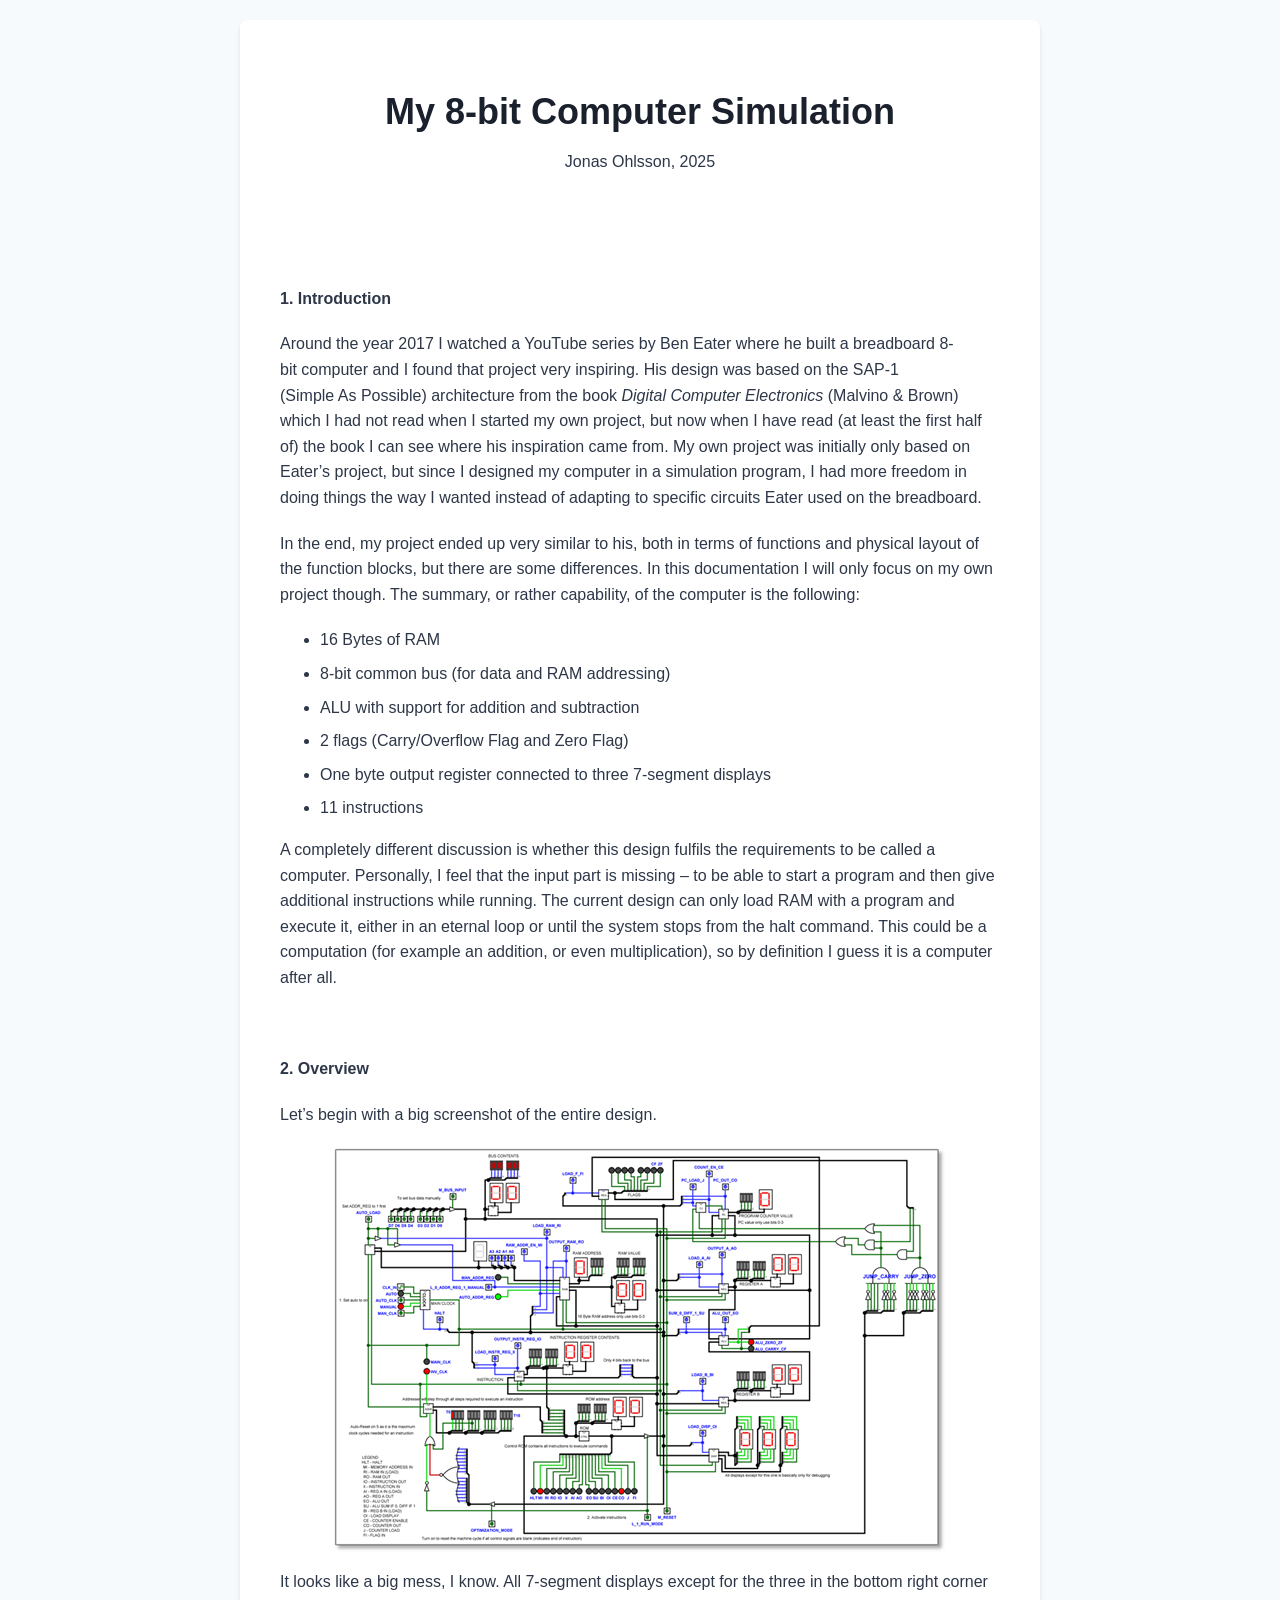
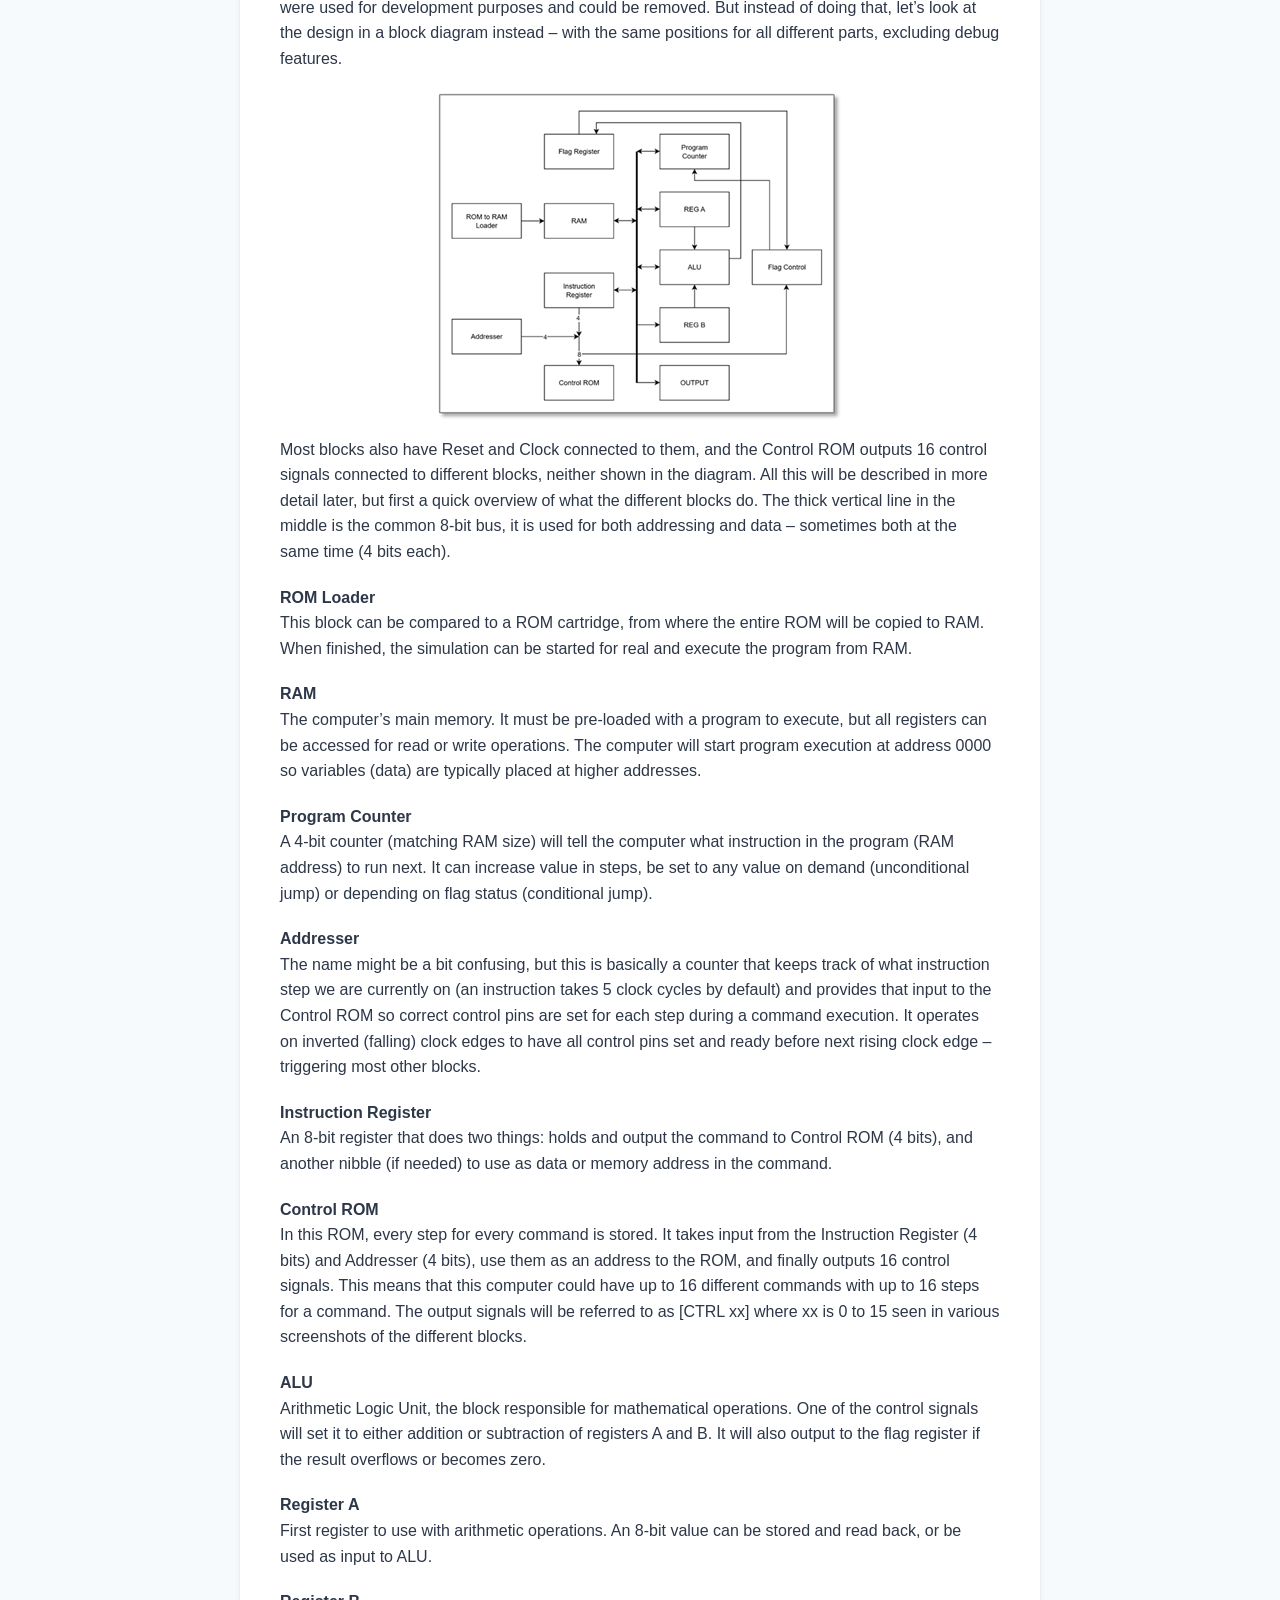
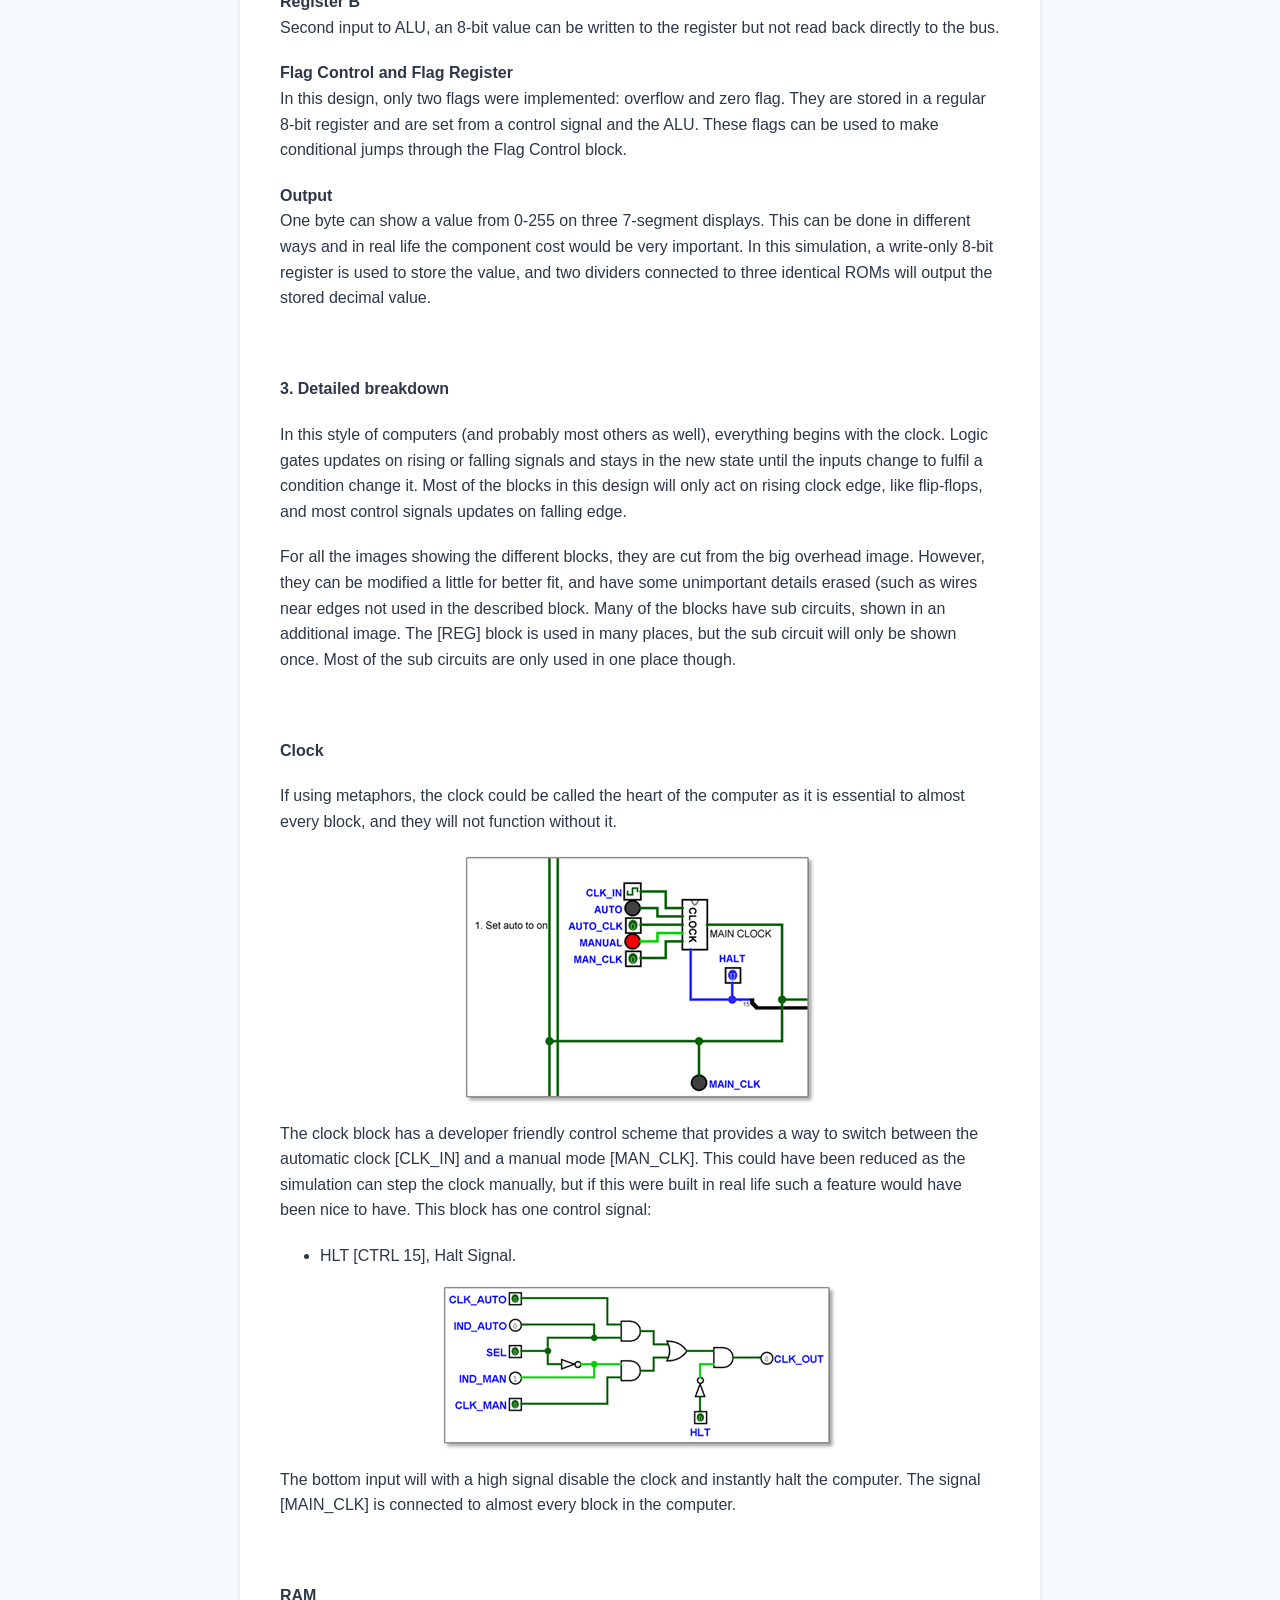
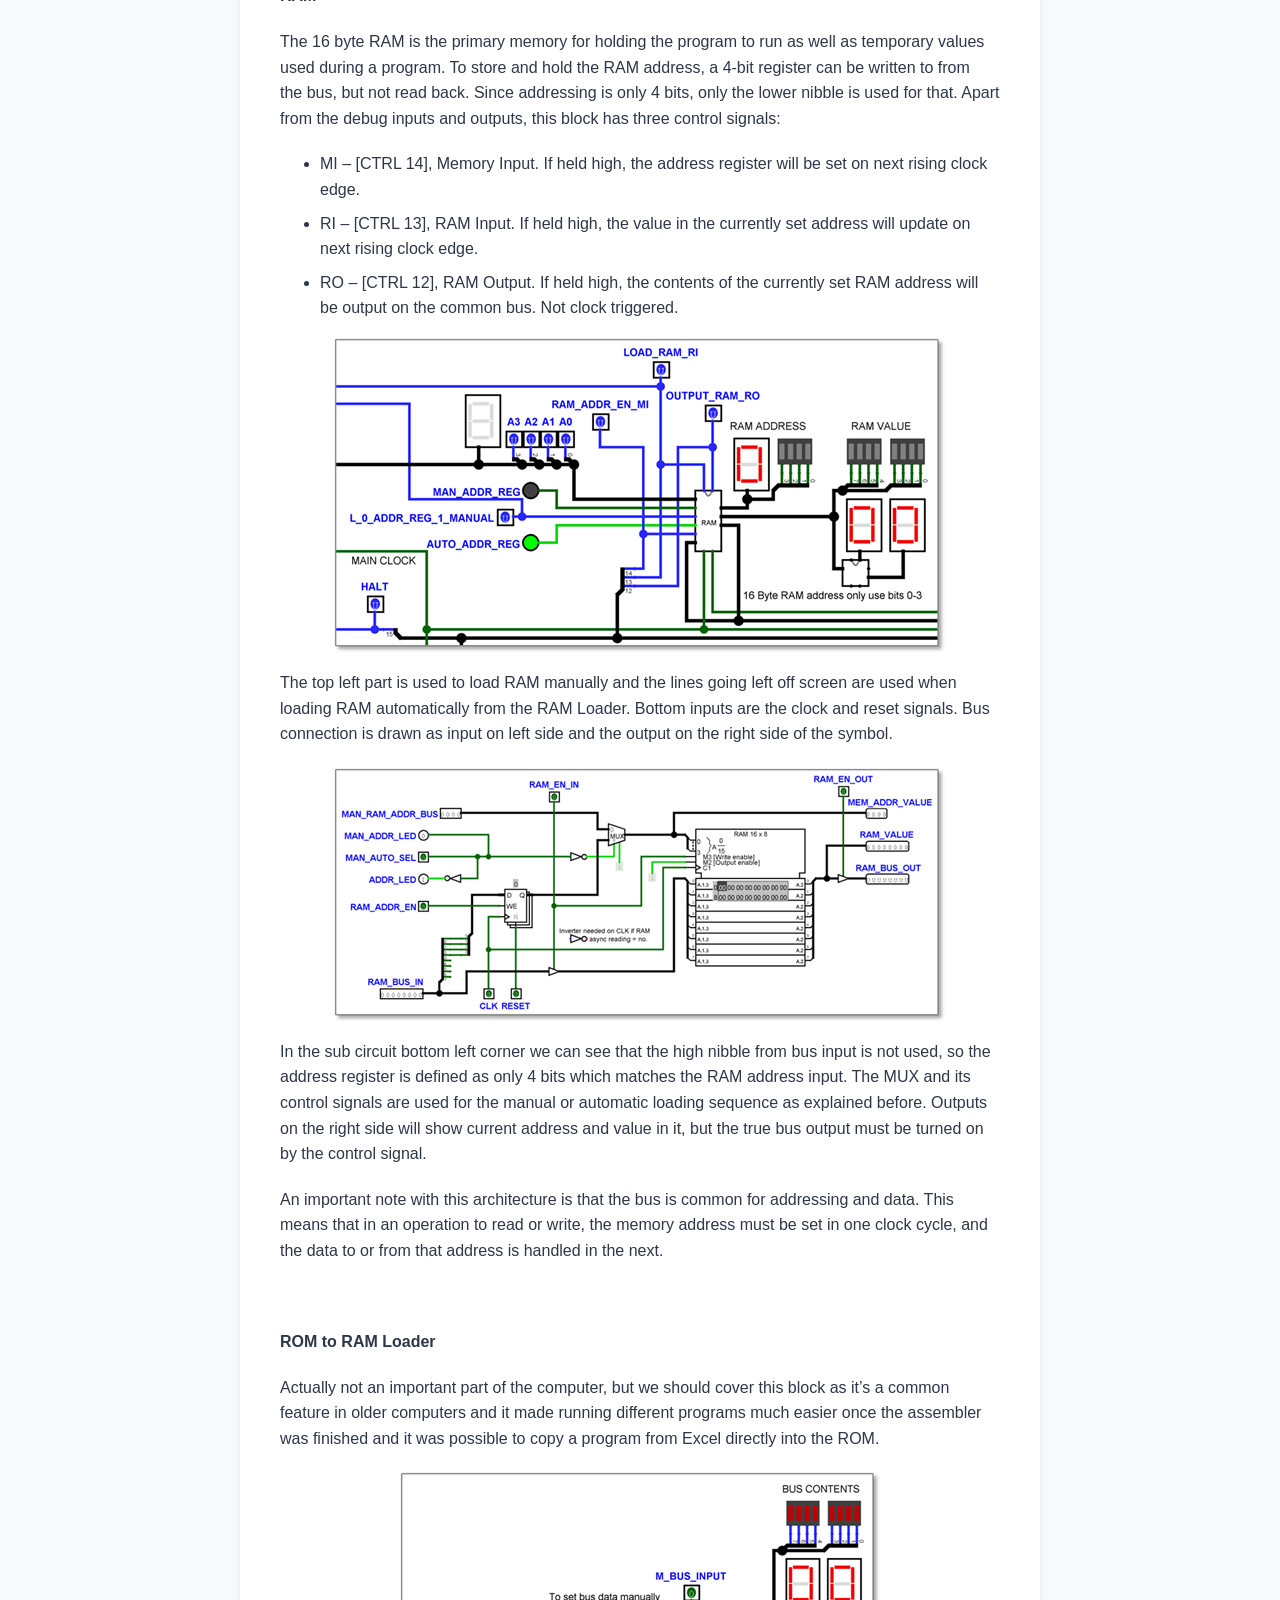
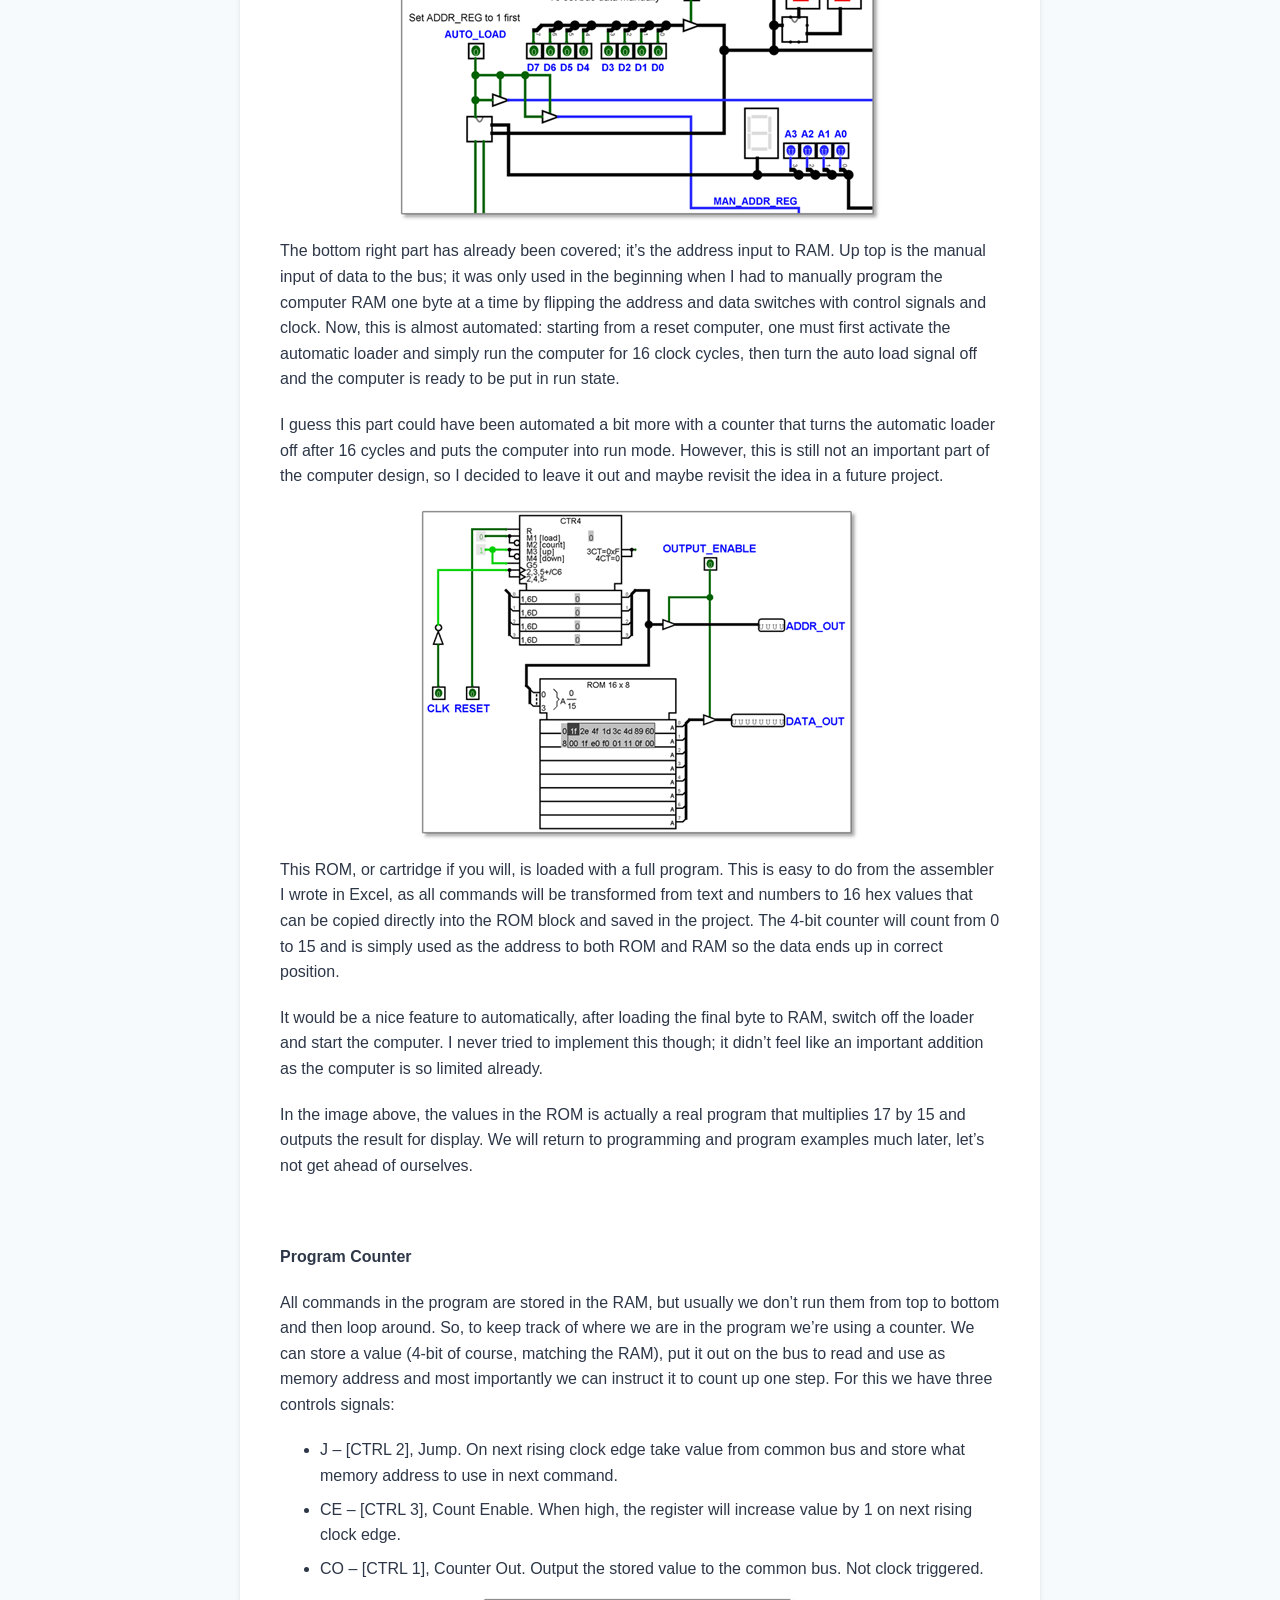
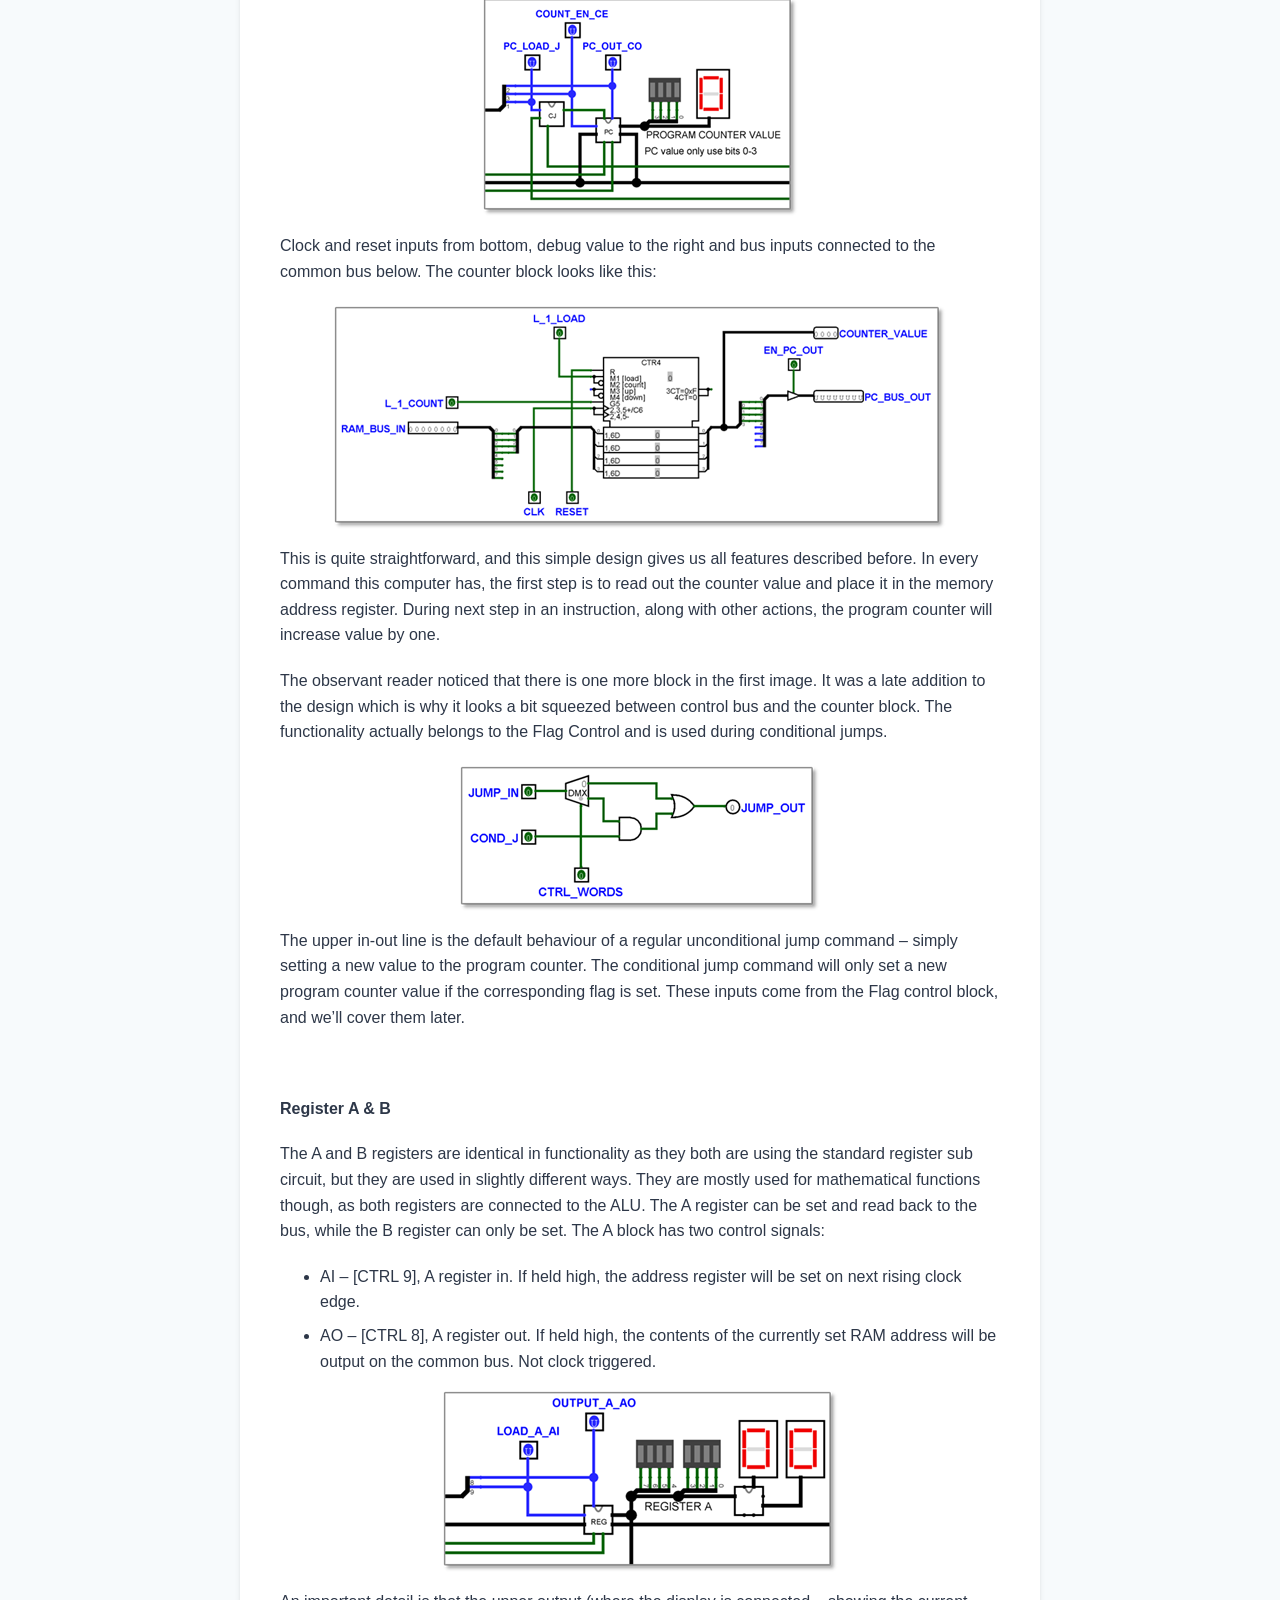
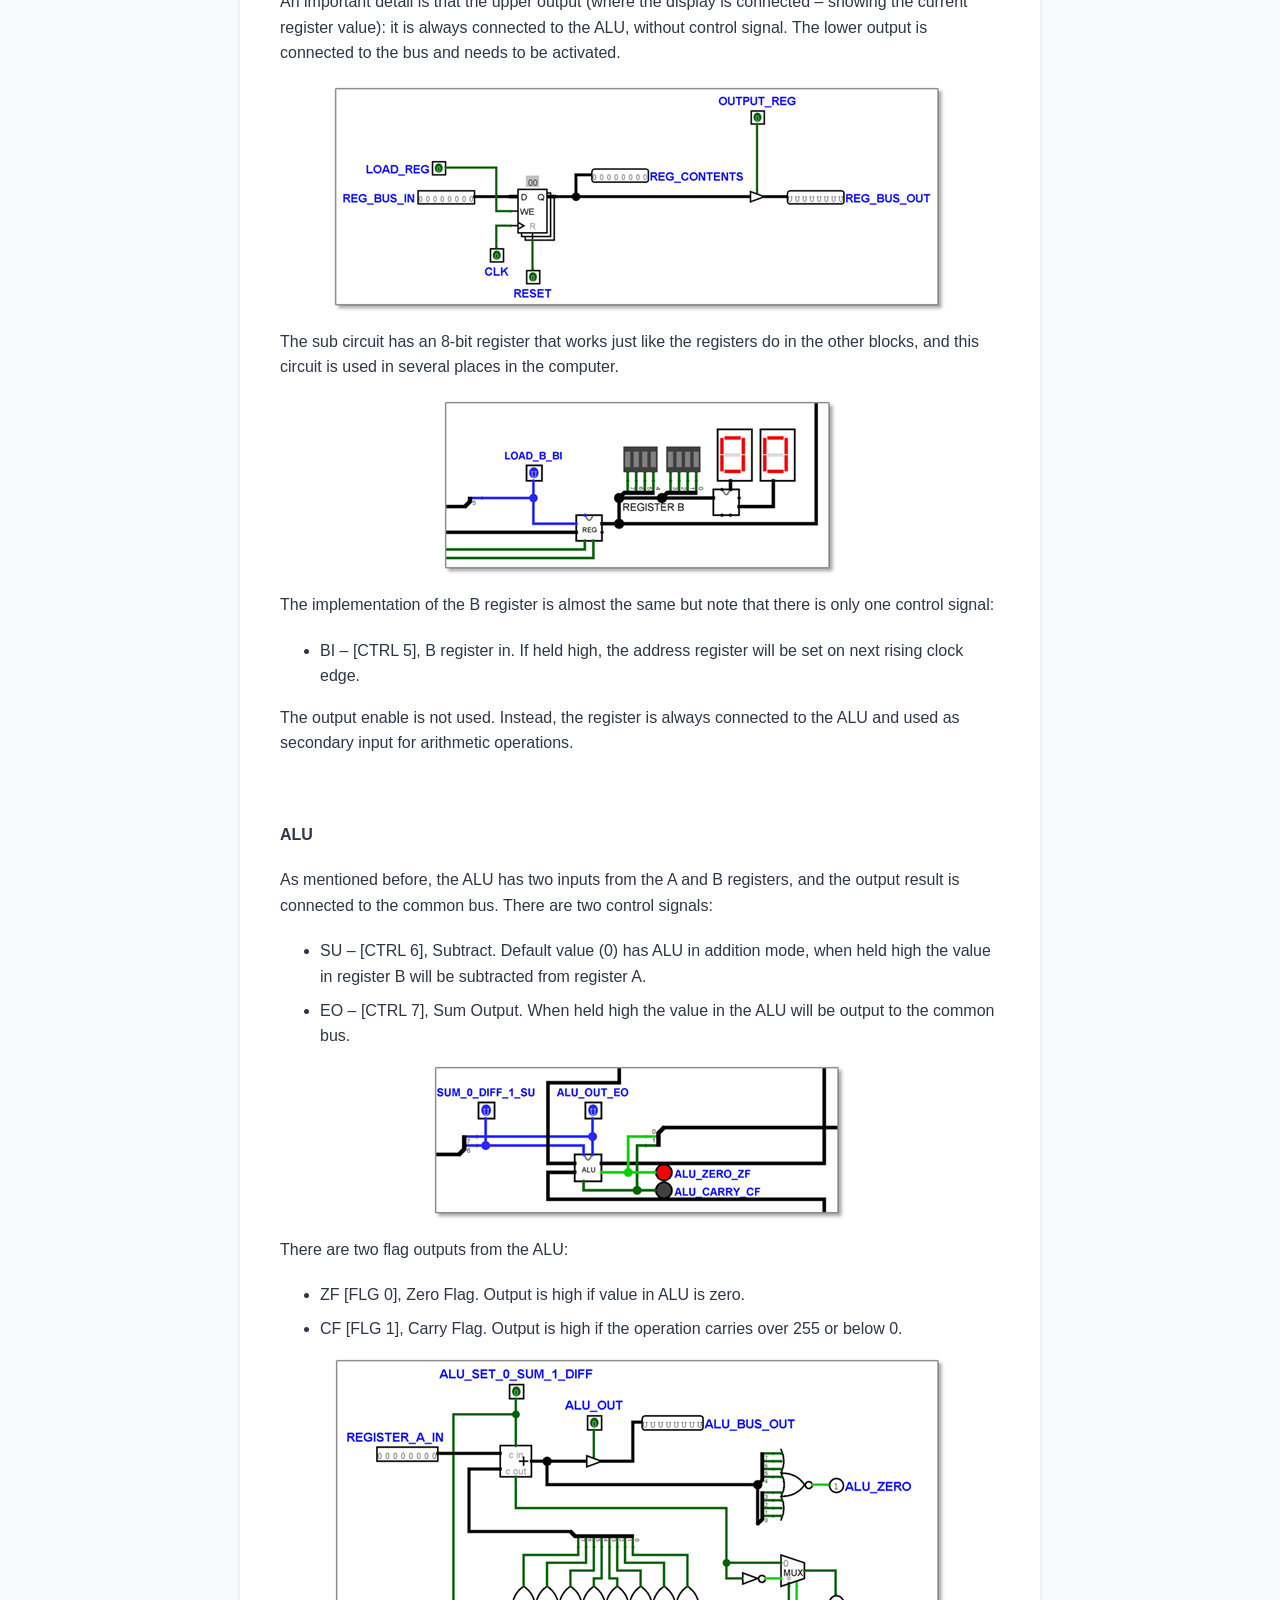
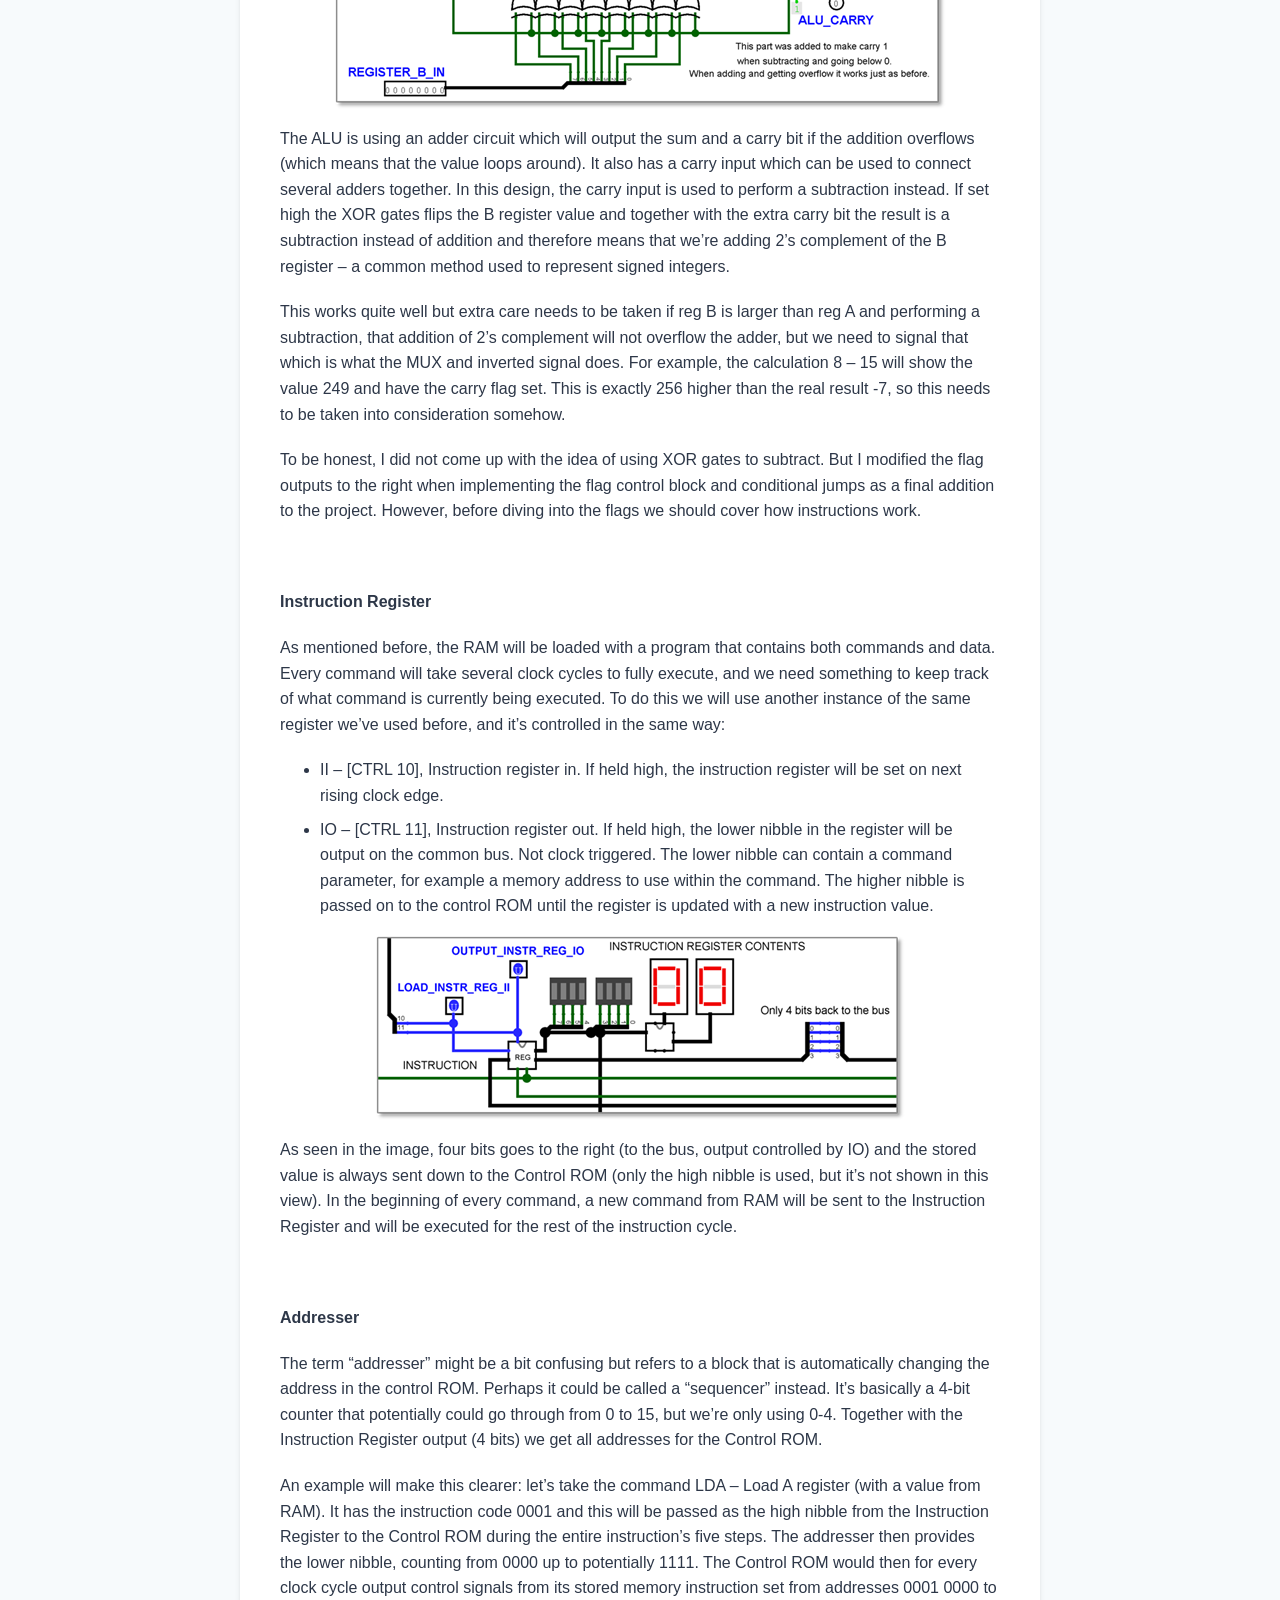
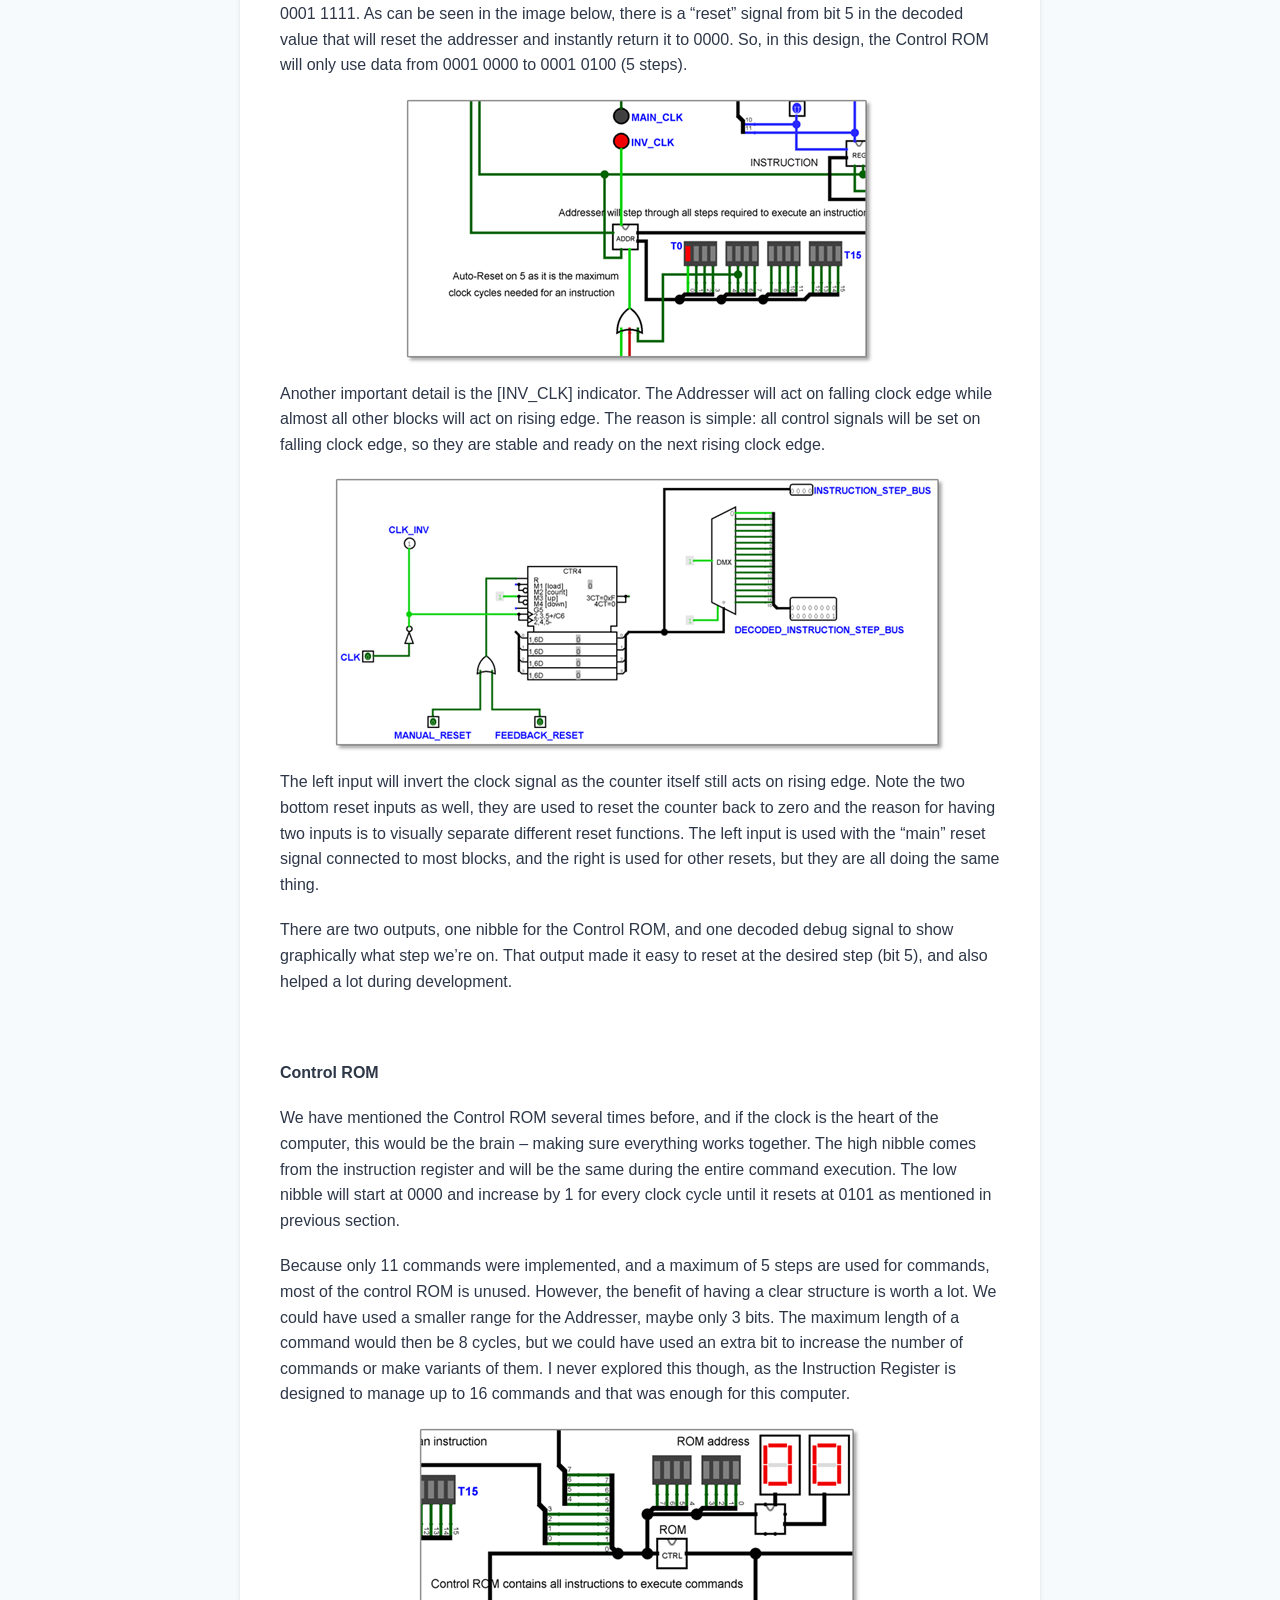
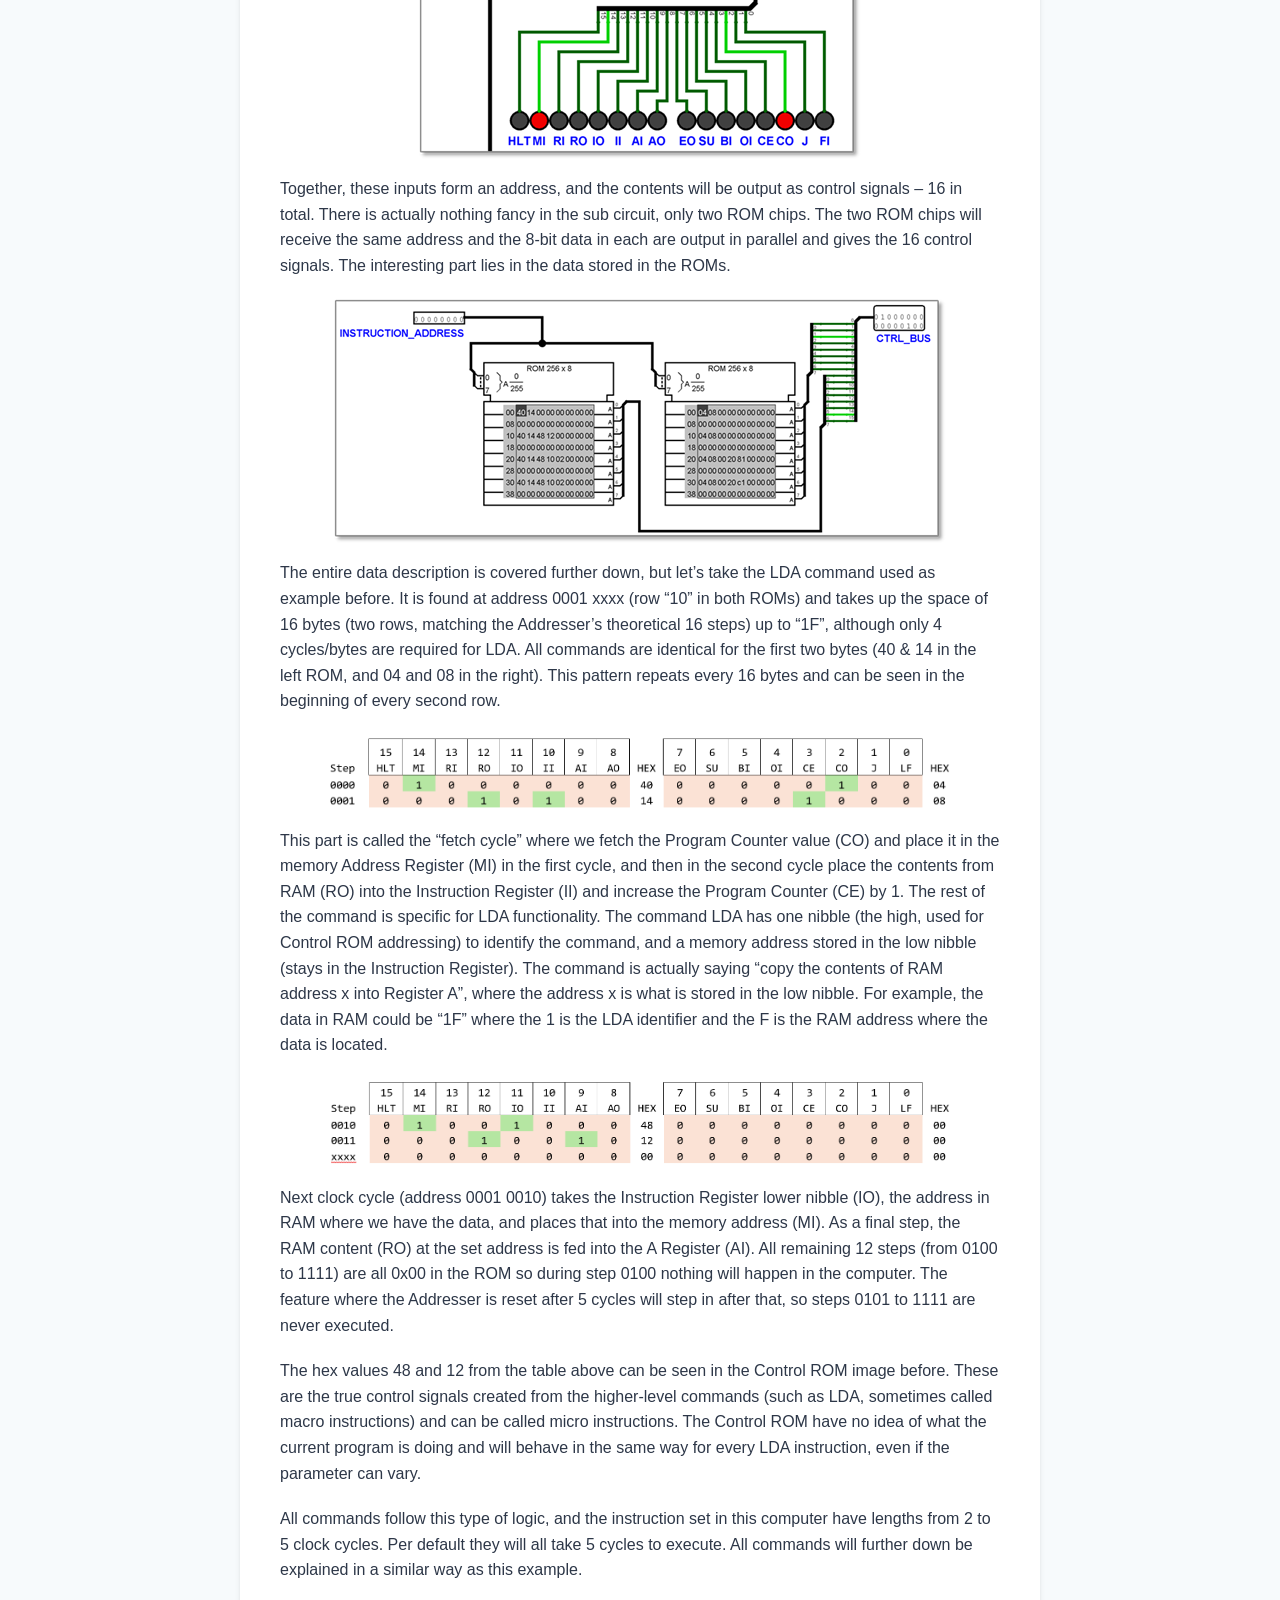
==== commit 80364326: "Inserted code block and started cleaning" ====
--- a/8bitcomputer/index.html
+++ b/8bitcomputer/index.html
@@ -578,14 +578,14 @@
     <img id="fullSizeImage" src="" alt="Full size image" style="max-width: 90%; max-height: 90%;">
 </div>
 
-<p>The columns &ldquo;upper&rdquo; and &ldquo;lower&rdquo; are automatically created from the &ldquo;CMD/VAL&rdquo; and &ldquo;Param.&rdquo; Columns. The code is written in the light green columns, and the darker green column is the finished code to copy.</p>
+<p>The columns "upper" and "lower" are automatically created from the &ldquo;CMD/VAL&rdquo; and &ldquo;Param.&rdquo; Columns. The code is written in the light green columns, and the darker green column is the finished code to copy.</p>
 <p>By half-smart operations I mean that the automation will create a finished code in hex values and can handle all commands in a proper way, but it&rsquo;s not smart enough to detect errors, such as too large values or incorrect commands.</p>
 <p>I think the code in the example is self-explanatory if comments are read from top to bottom (because this code will only run once). It will simply calculate 28 + 14 - 10 and output the result (32) on the display. The connection from code to the hex values in RAM to instructions in the Control ROM is perhaps not crystal clear, but possible to identify with knowledge about the computer&rsquo;s architecture.</p>
 <p>In the Excel sheet, there are only three key cell operations to transform a command with parameter to a hex value. This can be done in different ways, but just for the sake of documentation they are listed here:</p>
 <p>Upper nibble (in binary):</p>
-<p style="font-family:Consolas">&nbsp =IFERROR(VLOOKUP(C26; $B$3:$C$18; 2; FALSE); IF(HEX2DEC(C26)&gt;15; DEC2BIN(BITRSHIFT(HEX2DEC(C26); 4); 4); "0000"))</p>
+	<pre><code>=IFERROR(VLOOKUP(C26; $B$3:$C$18; 2; FALSE); IF(HEX2DEC(C26)&gt;15; DEC2BIN(BITRSHIFT(HEX2DEC(C26); 4); 4); "0000"))</code></pre>
 <p>Lower nibble (in binary):</p>
-<p style="font-family:Consolas">&nbsp =IF(ISNA(VLOOKUP(C26; $B$3:$C$18; 2; FALSE)); DEC2BIN(BITAND(HEX2DEC(C26); 15); 4); HEX2BIN(D26; 4))</p>
+	<pre><code>=IF(ISNA(VLOOKUP(C26; $B$3:$C$18; 2; FALSE)); DEC2BIN(BITAND(HEX2DEC(C26); 15); 4); HEX2BIN(D26; 4))</code></pre>
 <p>Finished byte (in hex):</p>
 <p style="font-family:Consolas">&nbsp =BIN2HEX(F26) &amp; BIN2HEX(G26)</p>
 <p>&nbsp;</p>
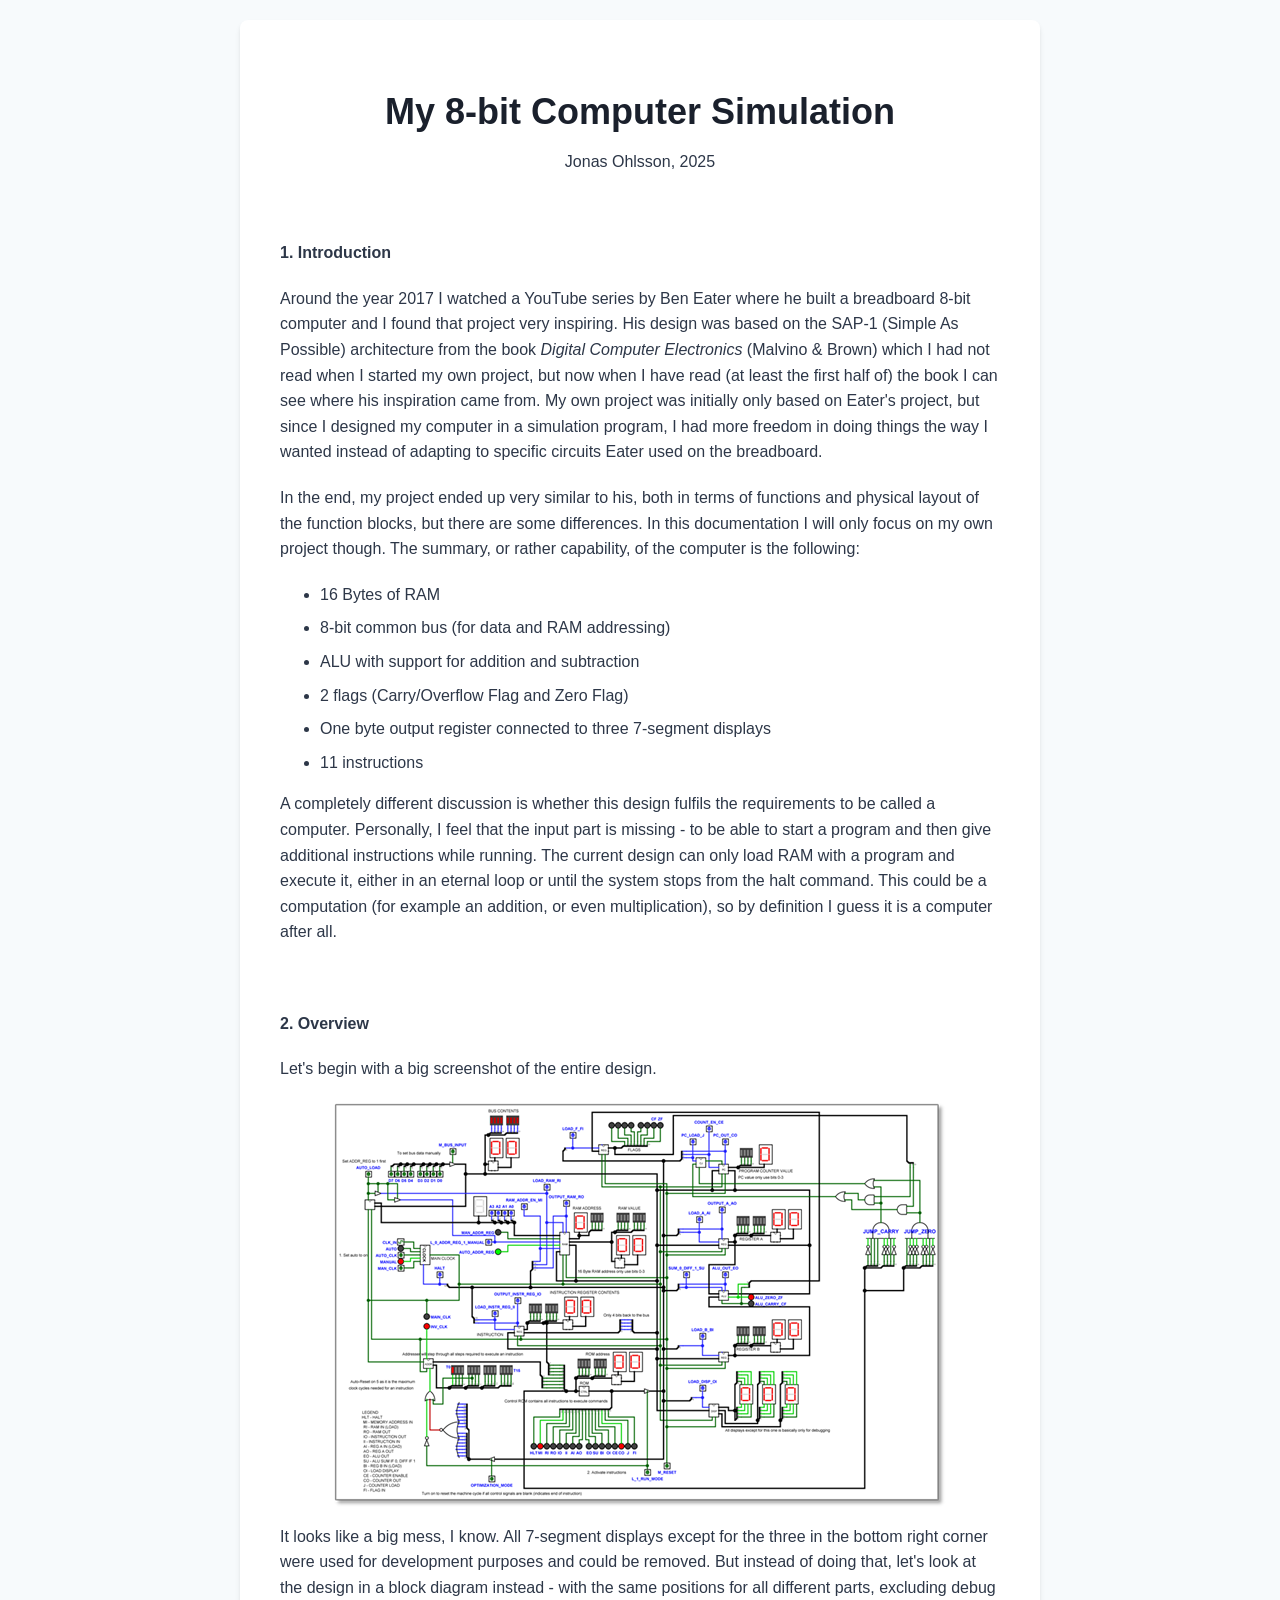
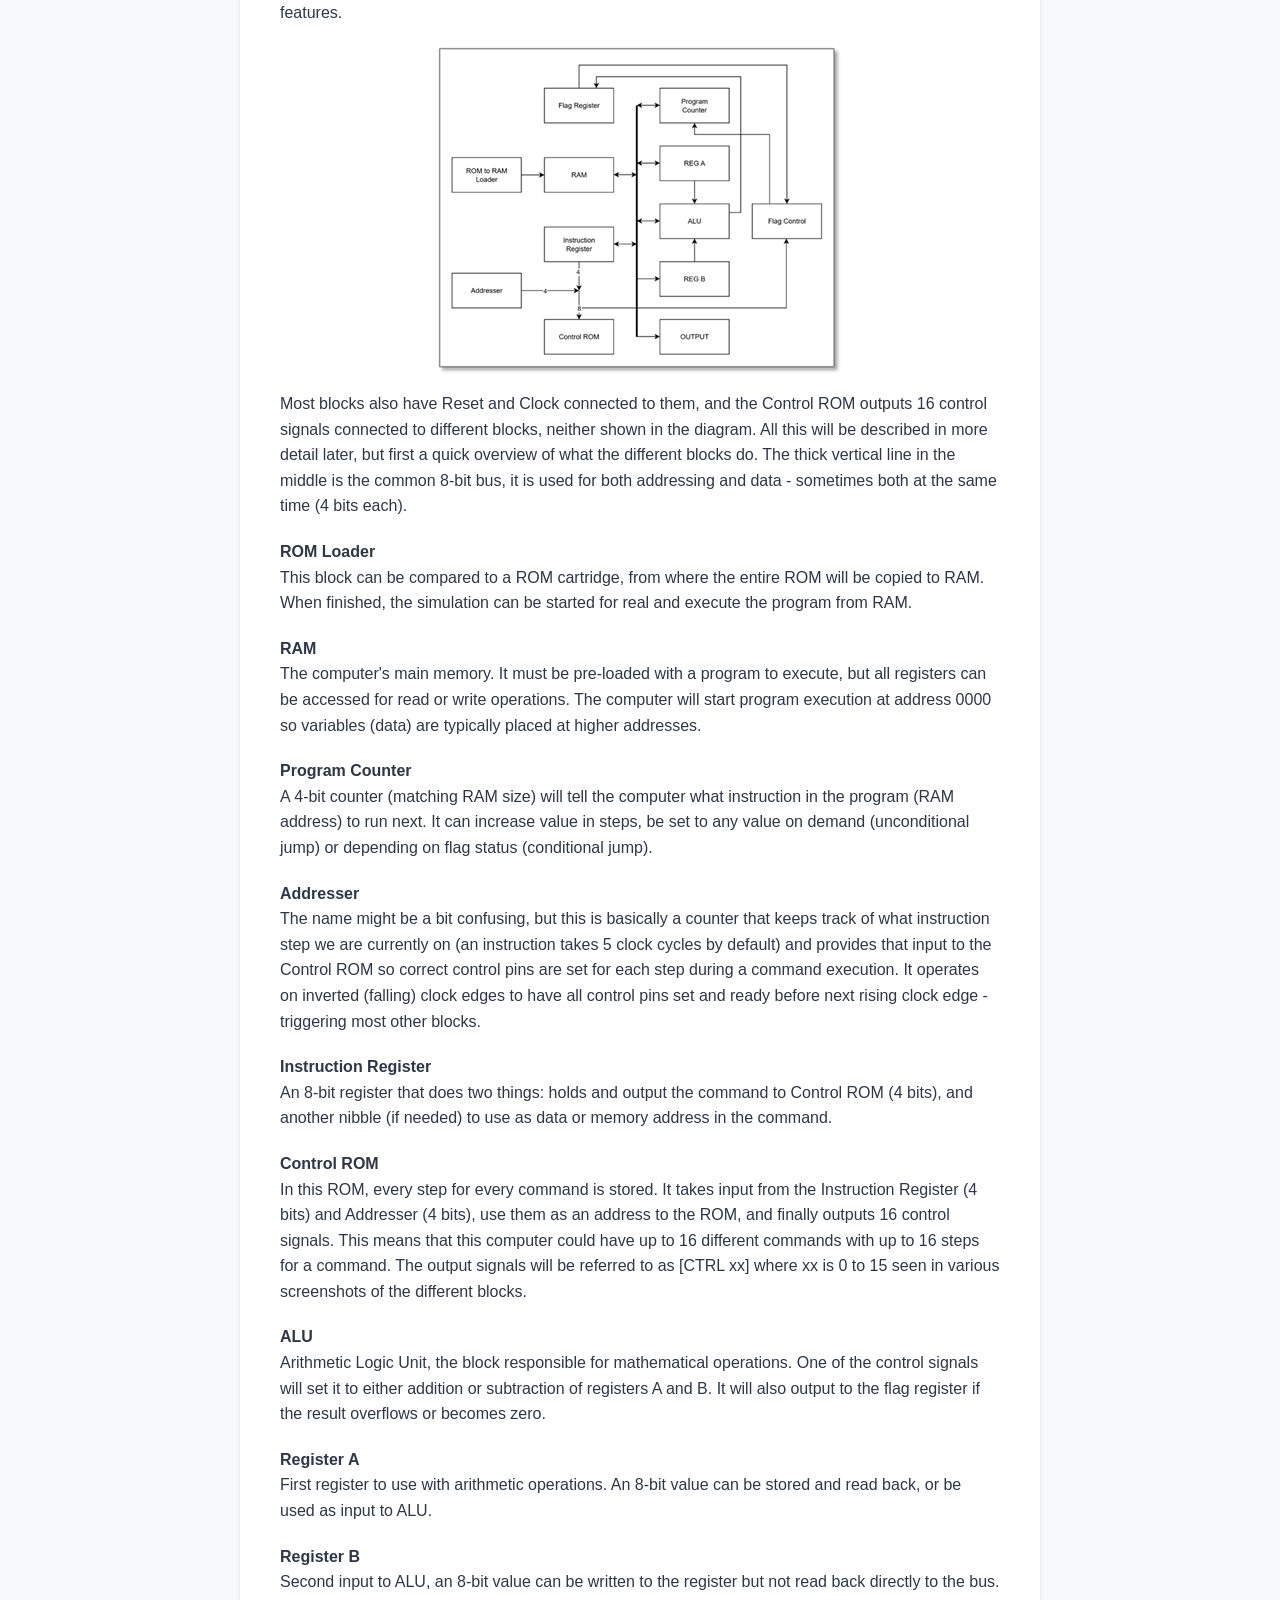
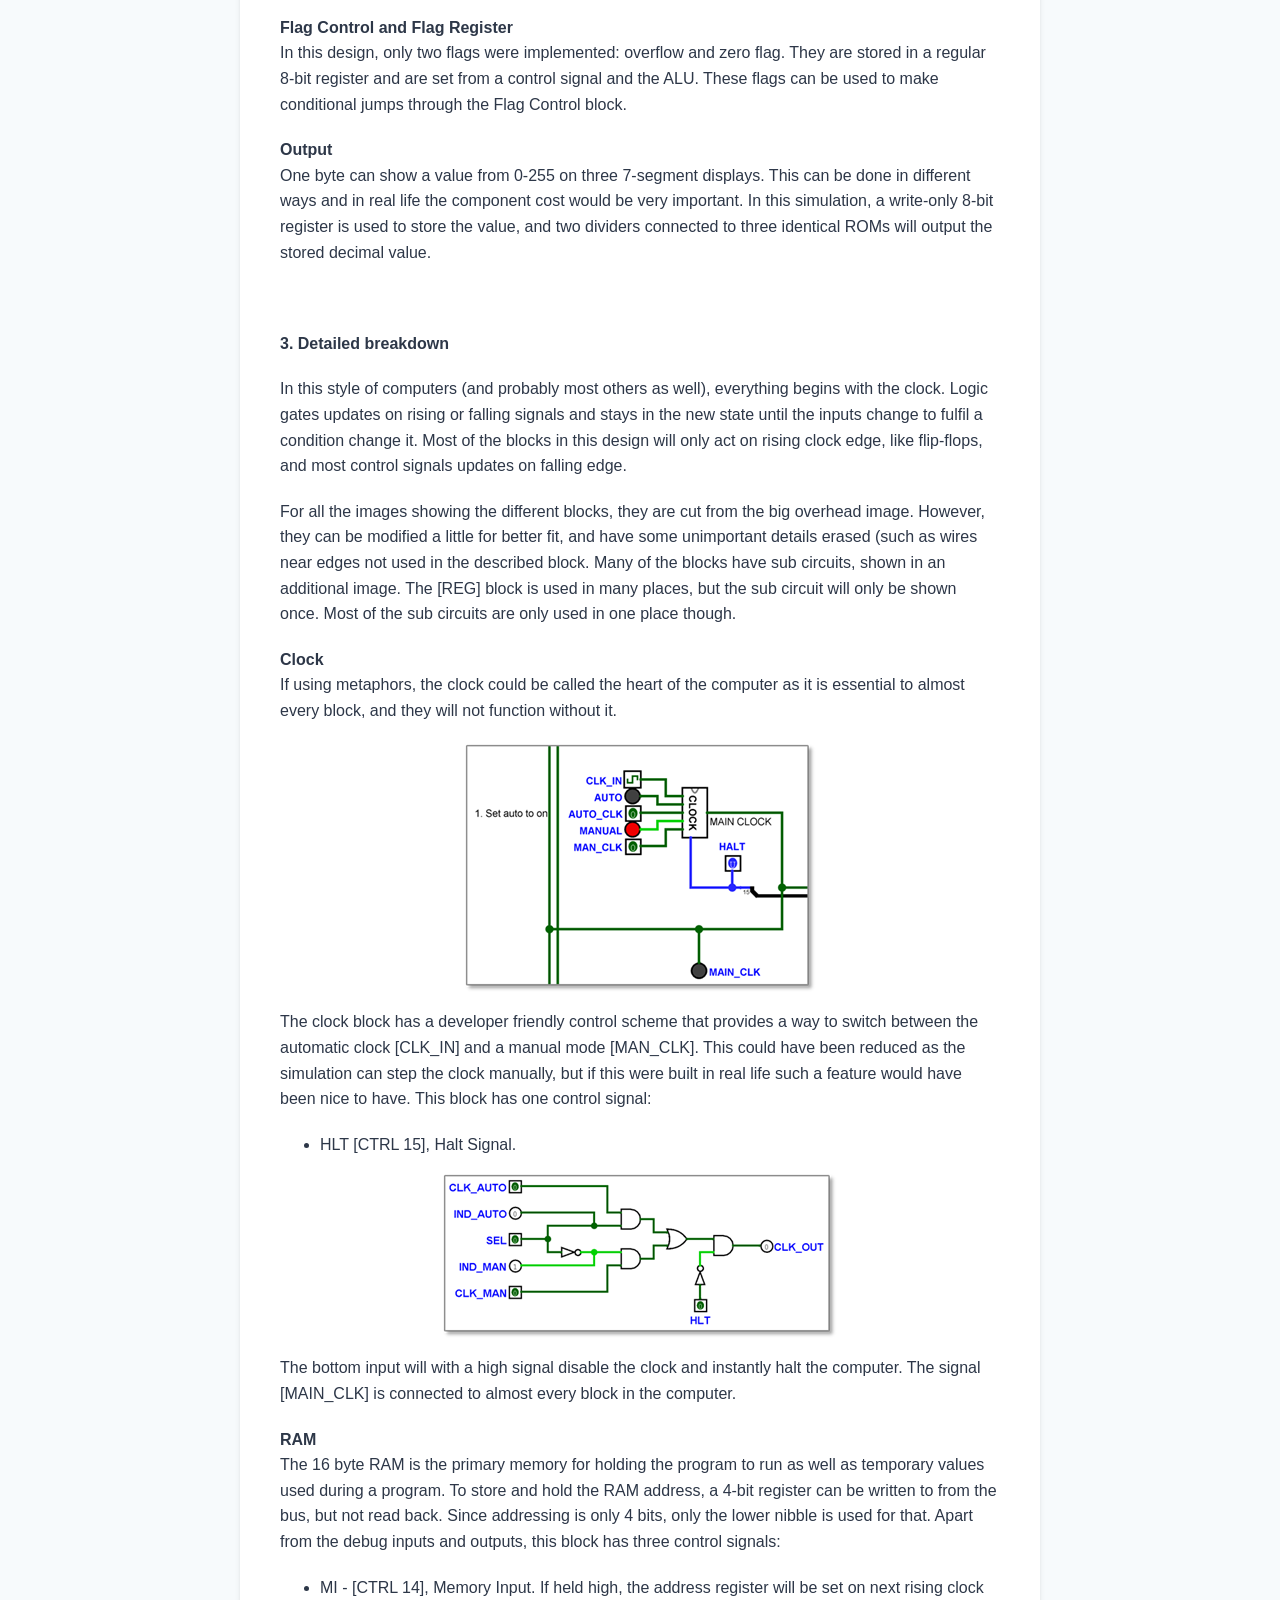
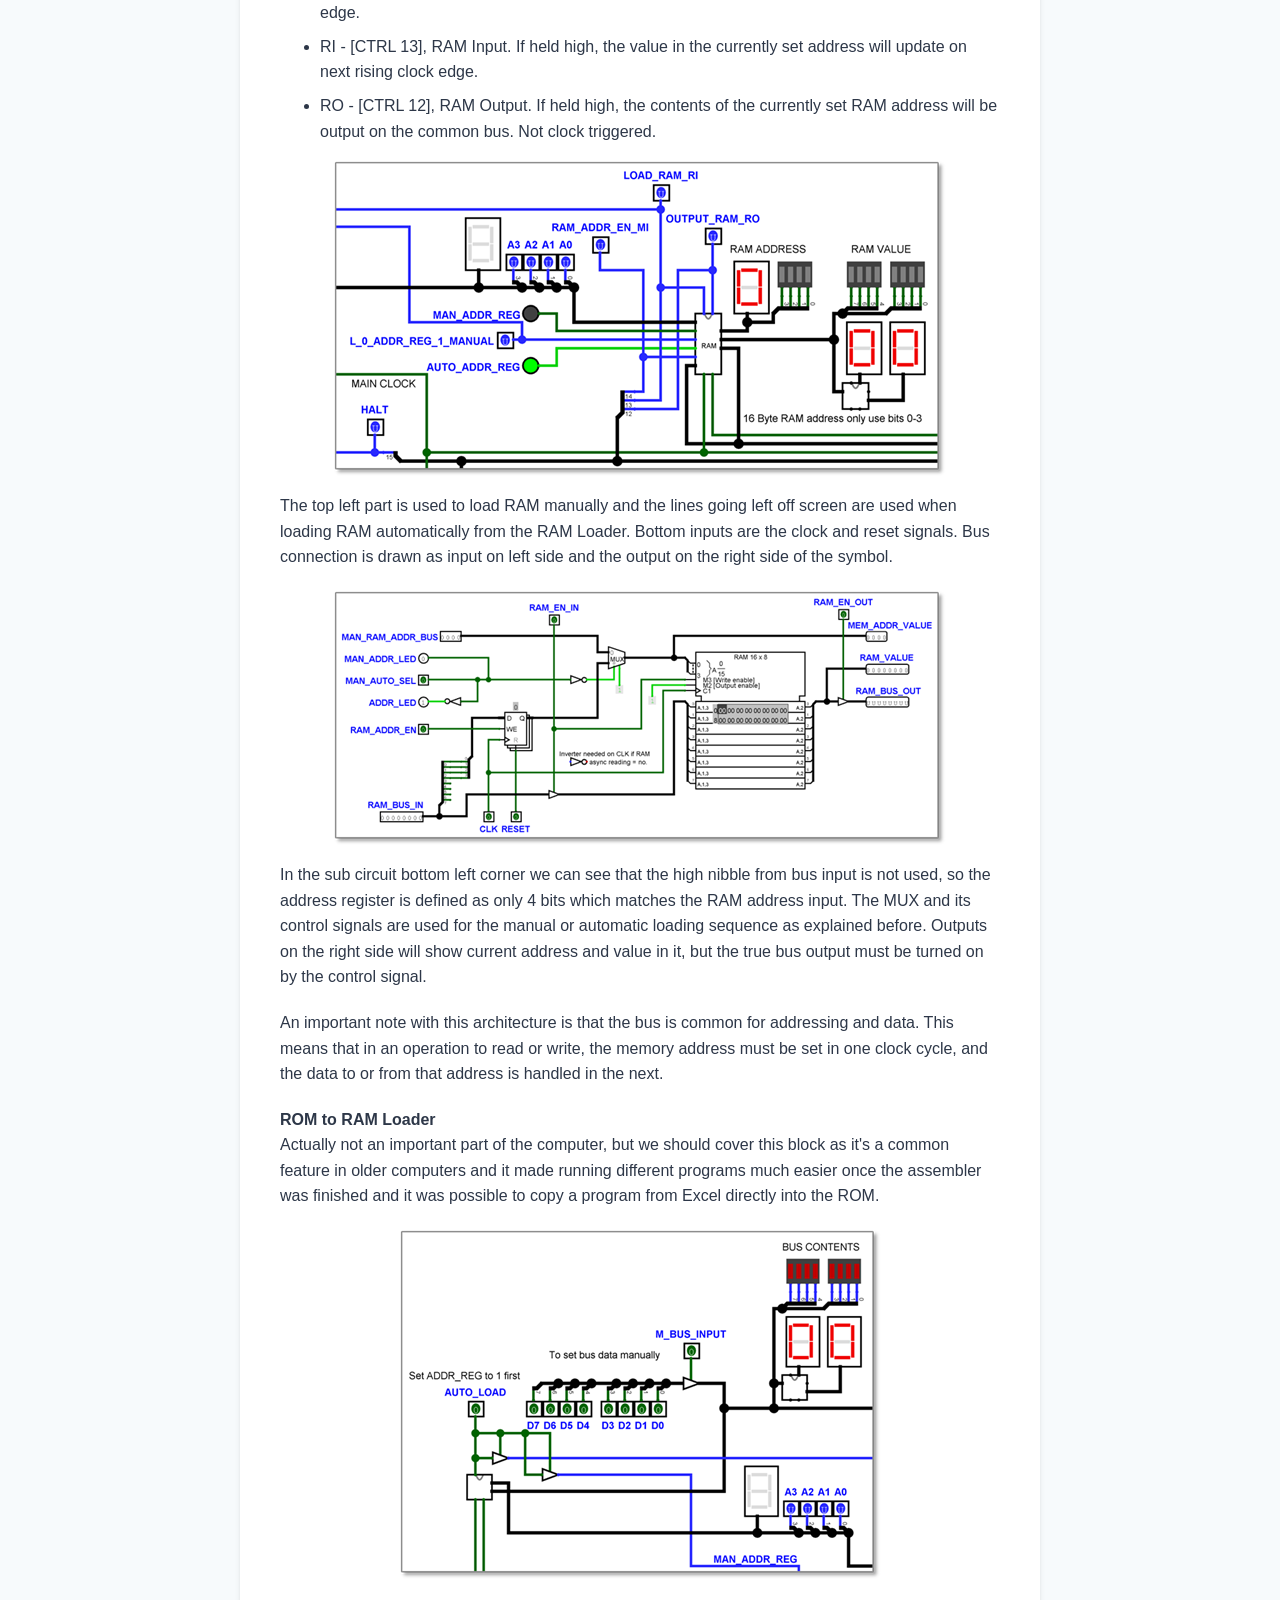
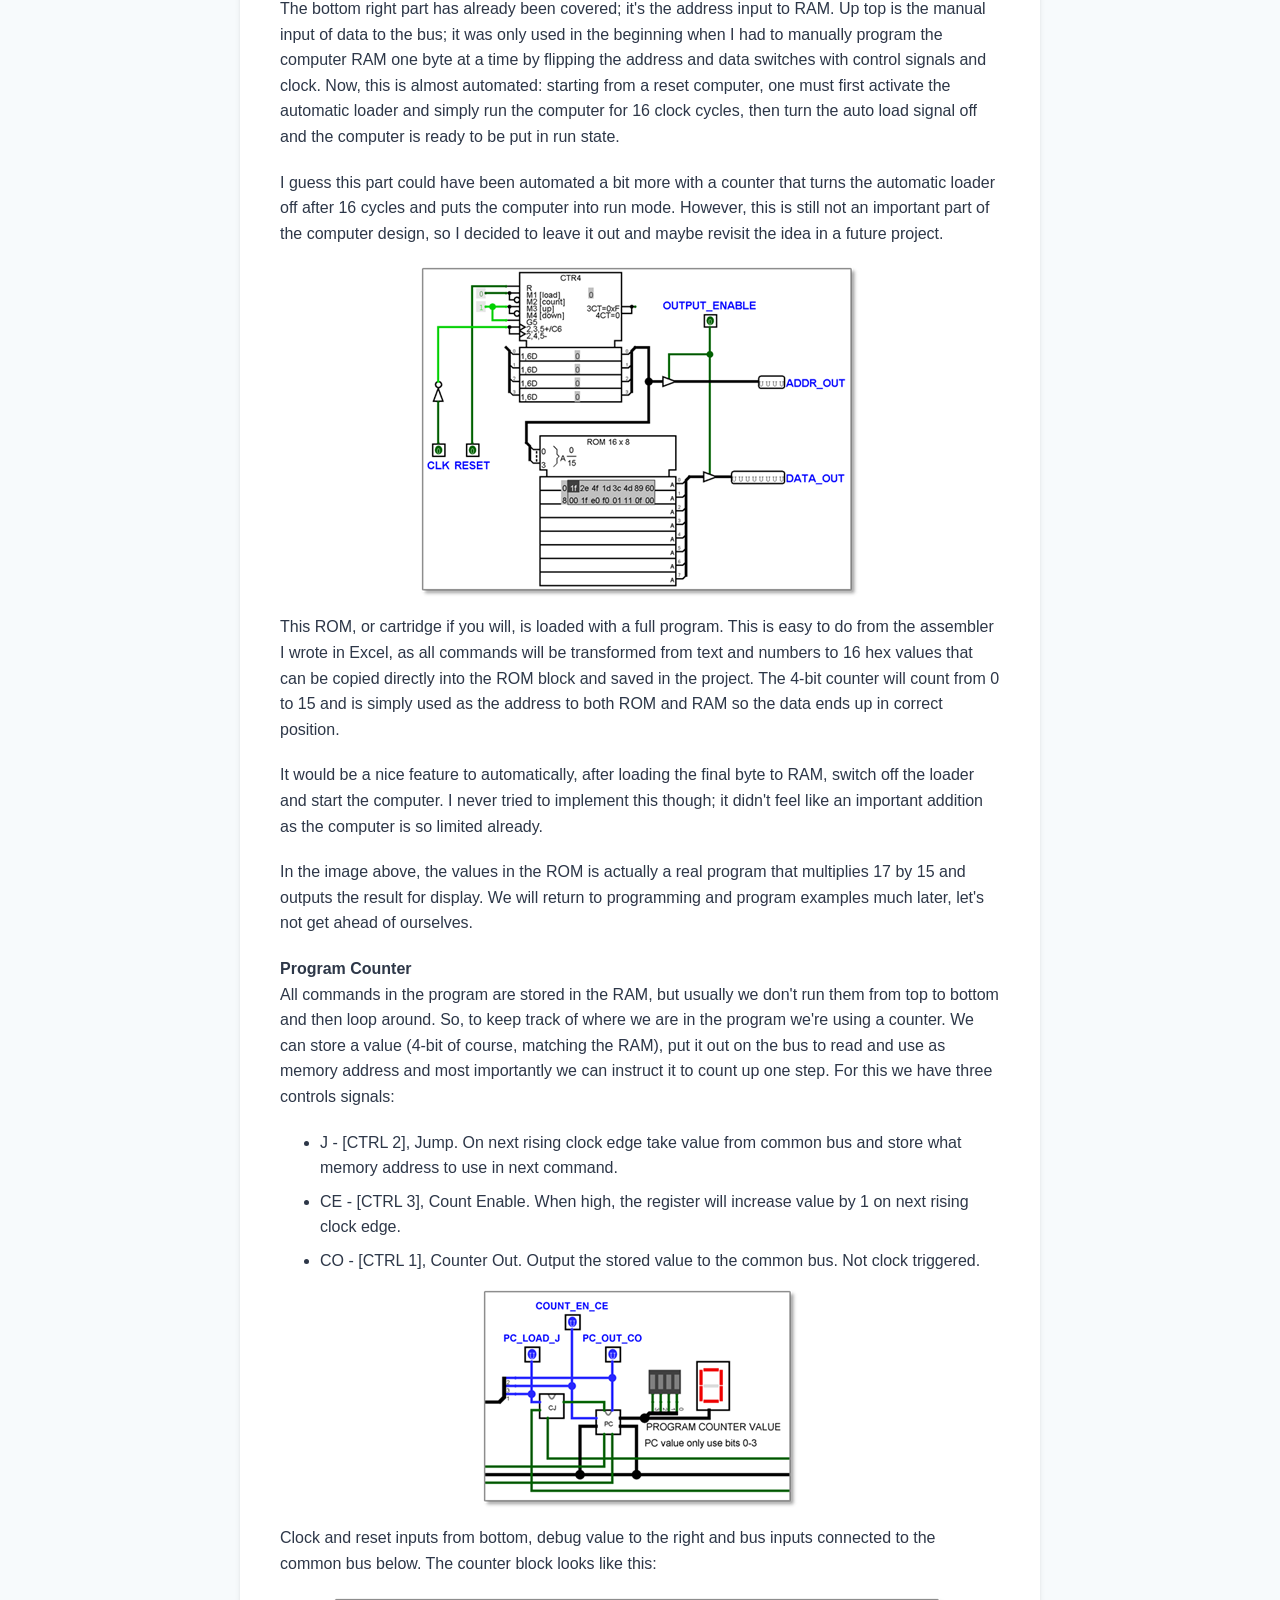
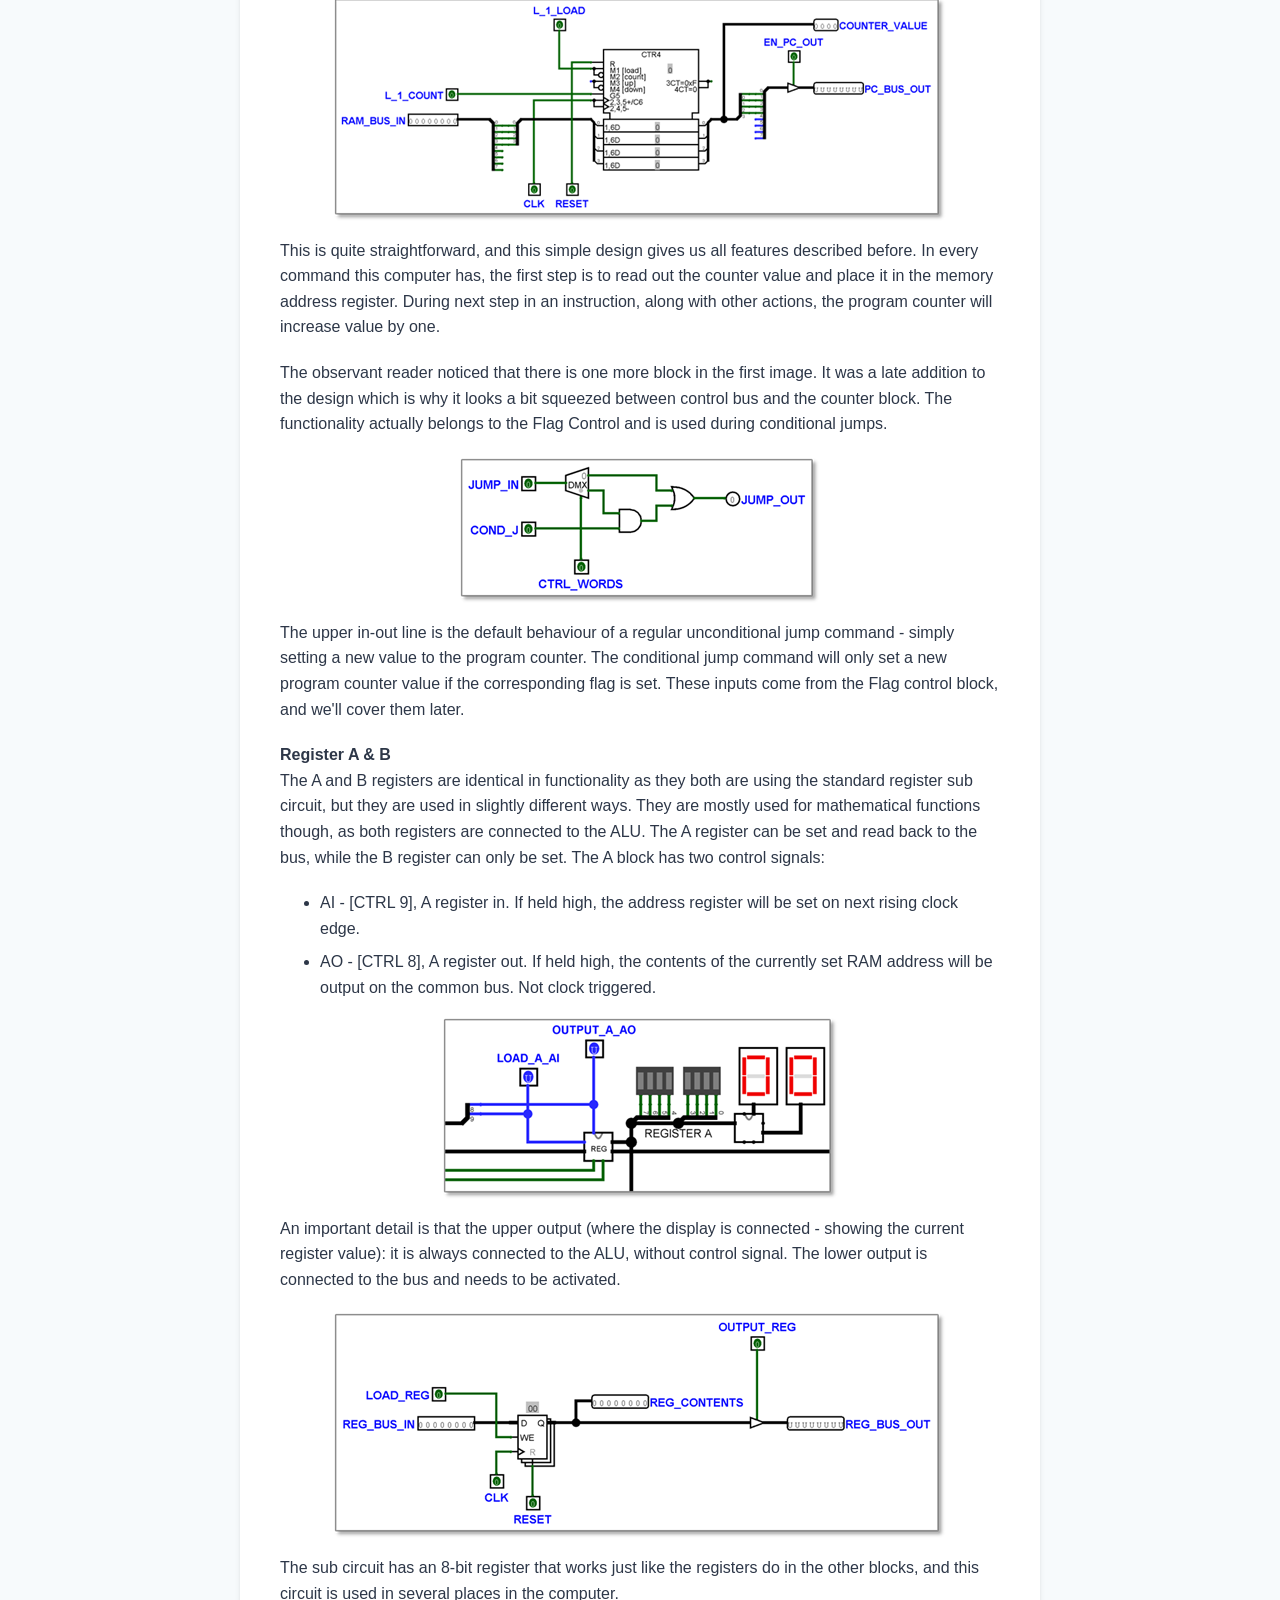
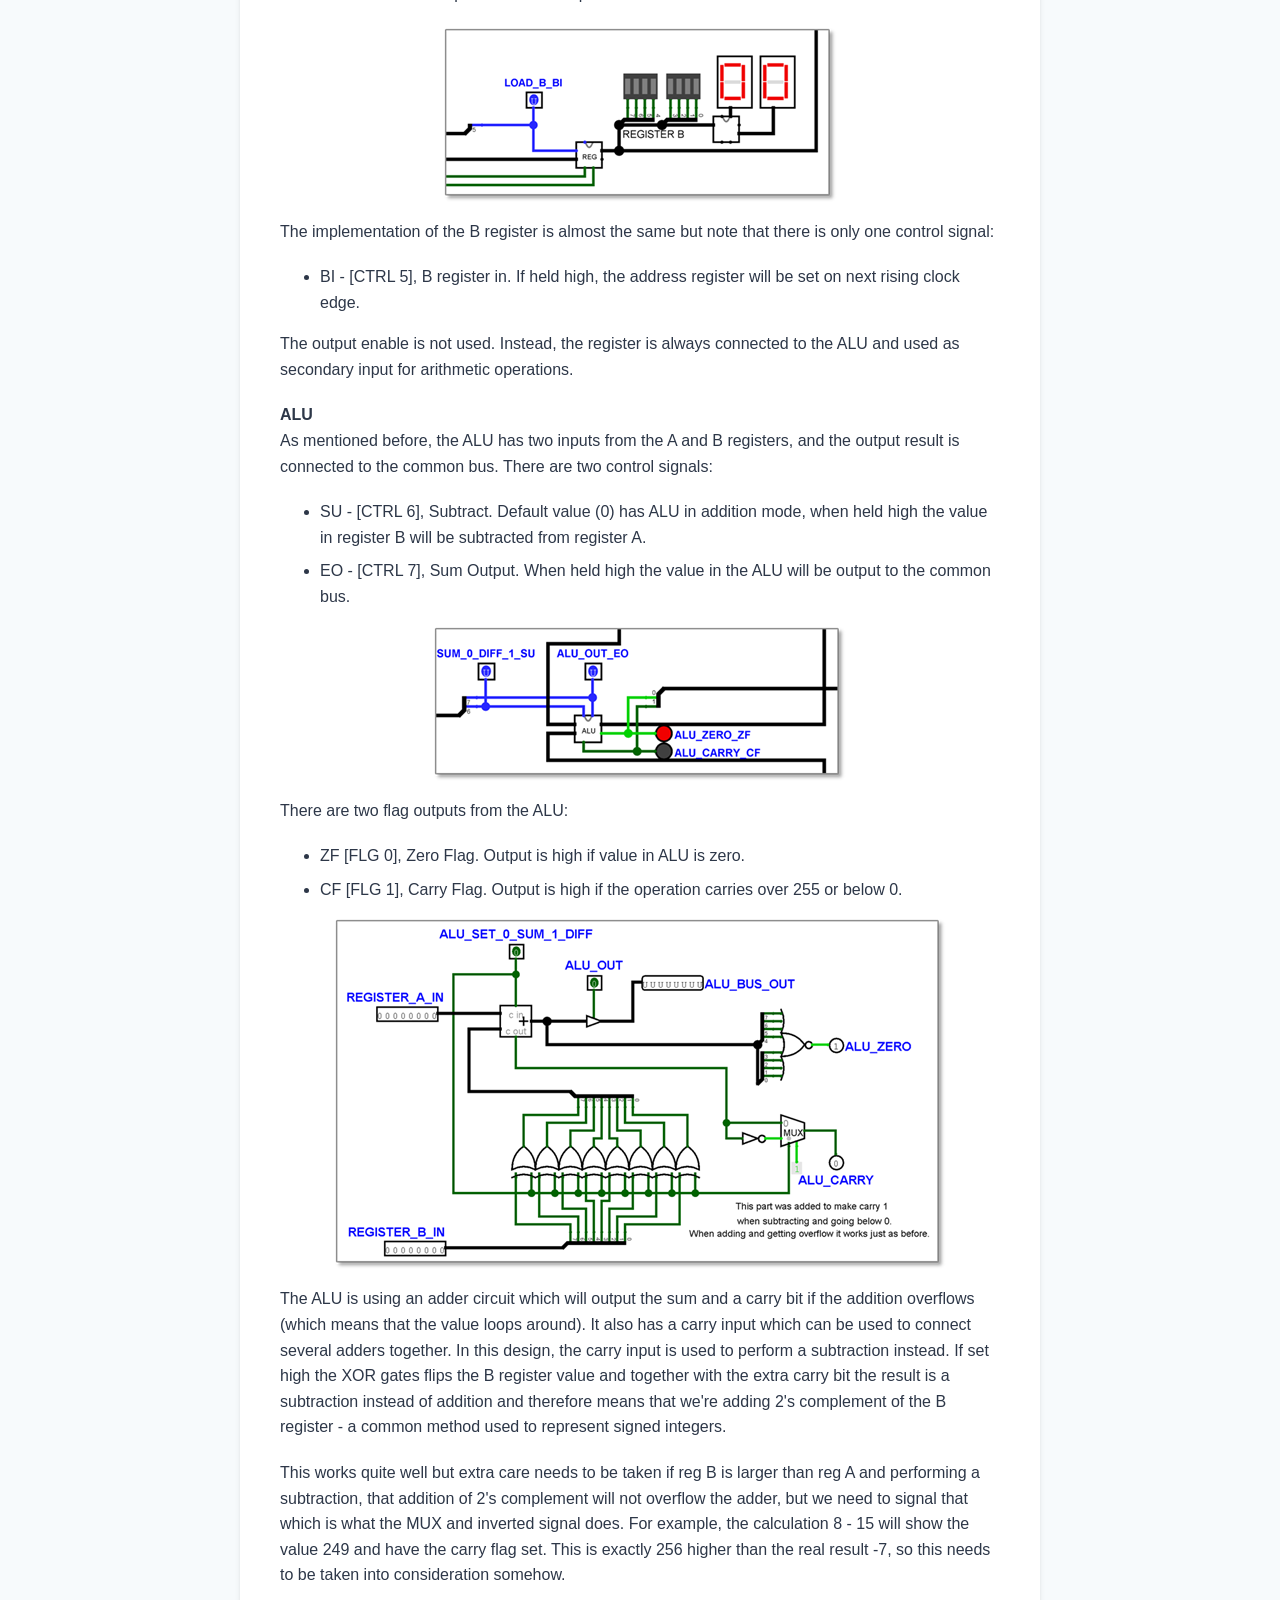
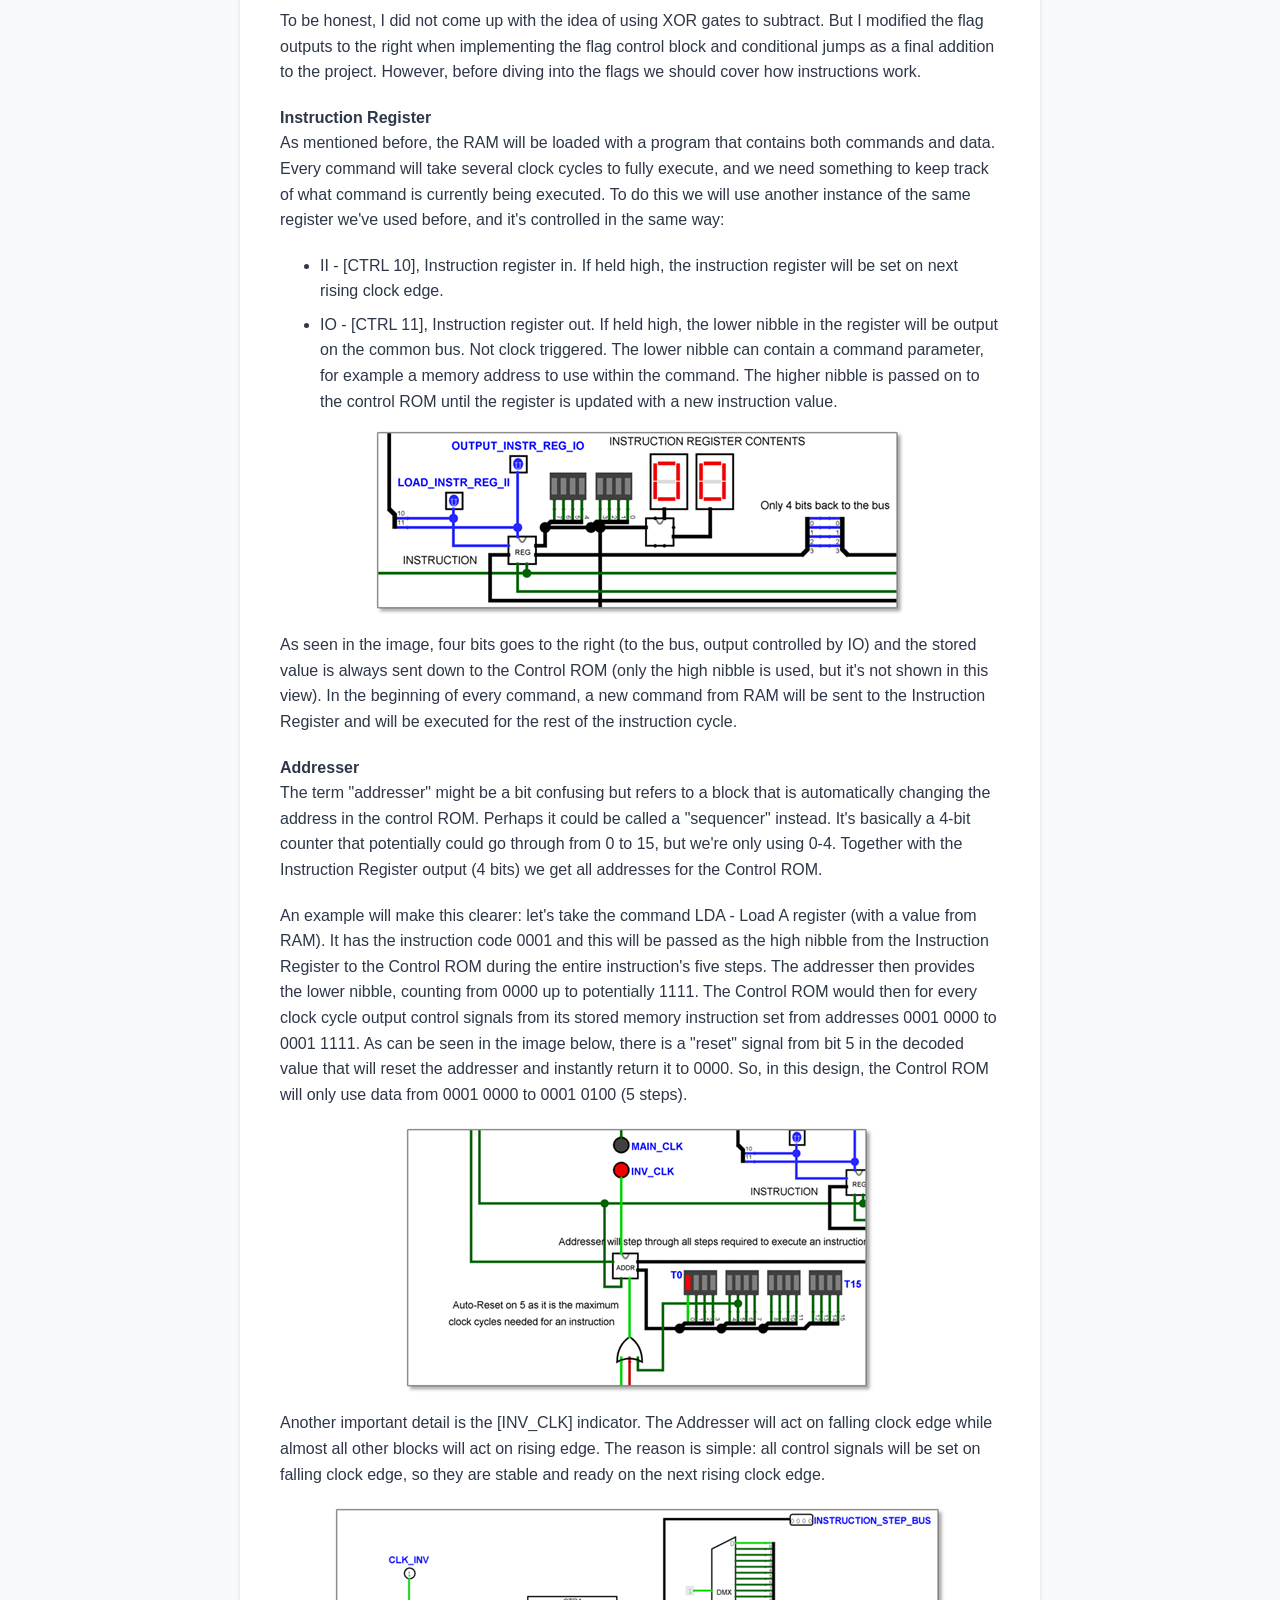
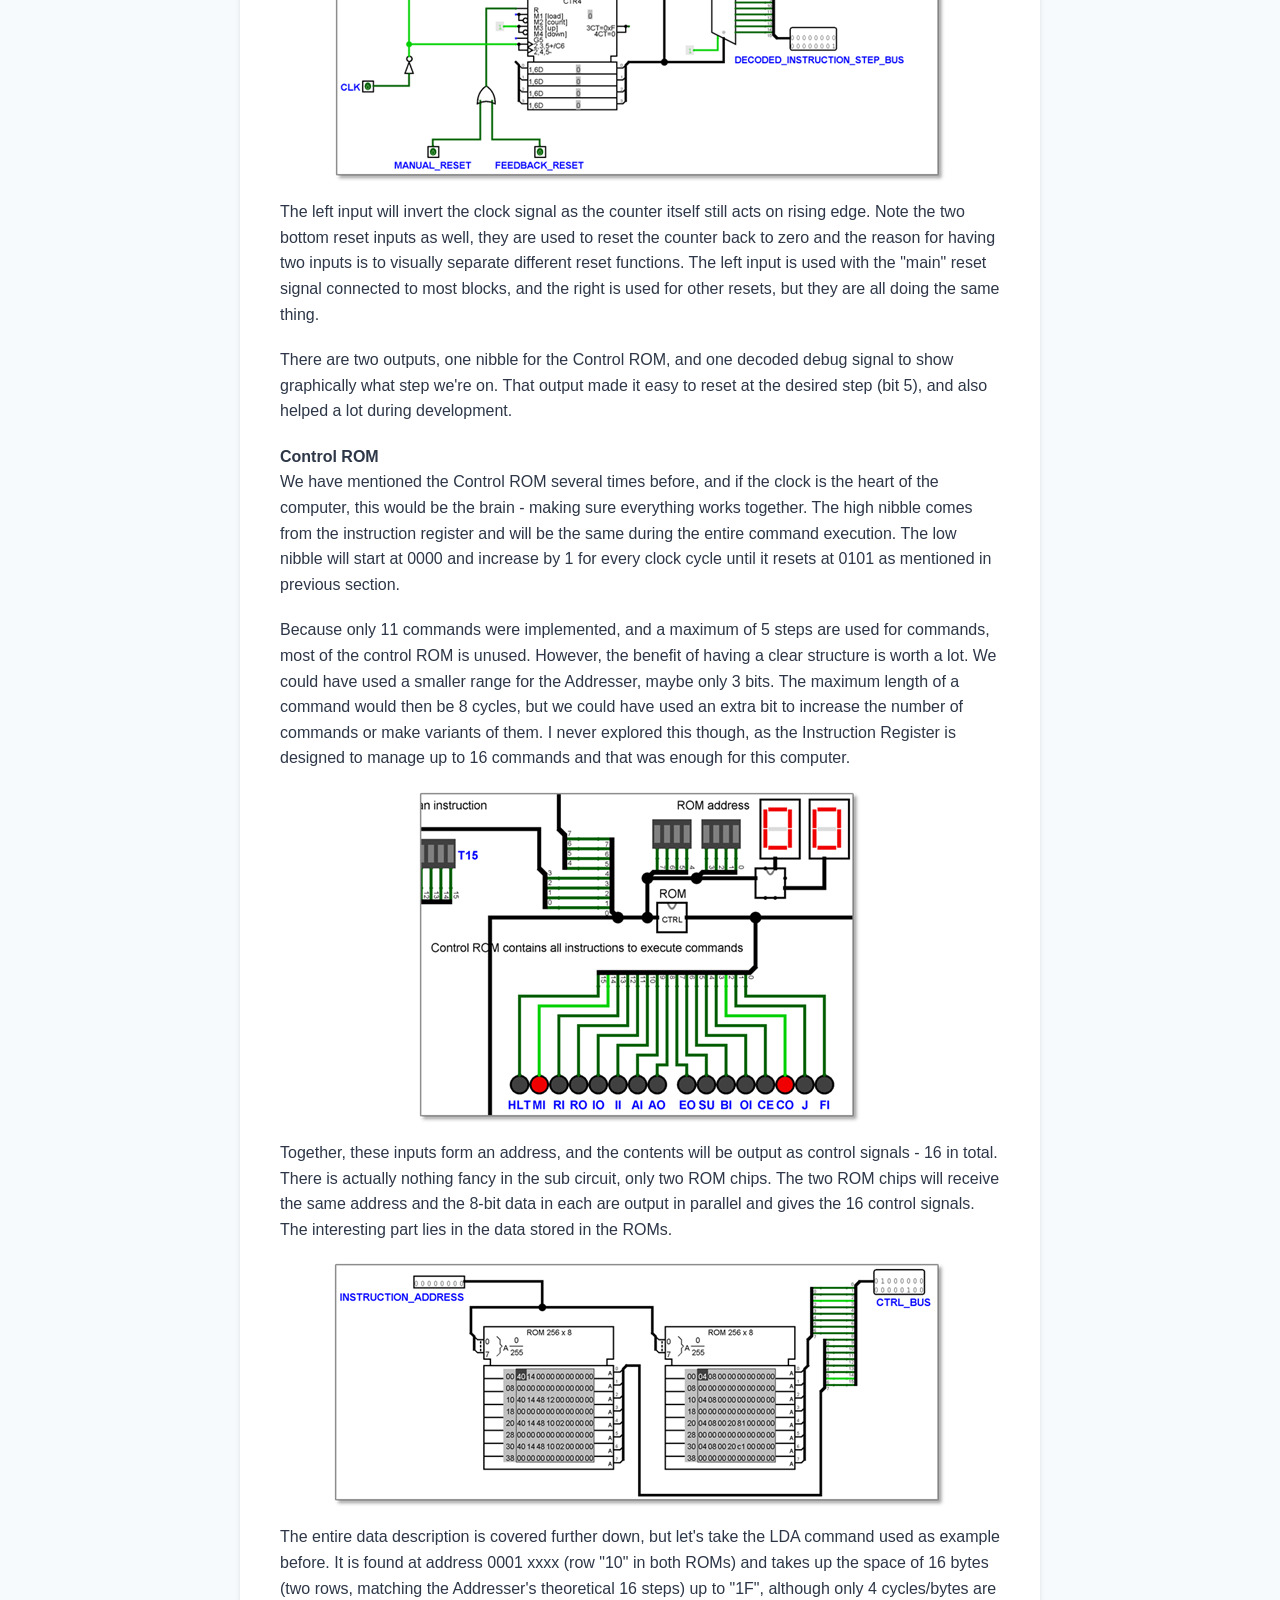
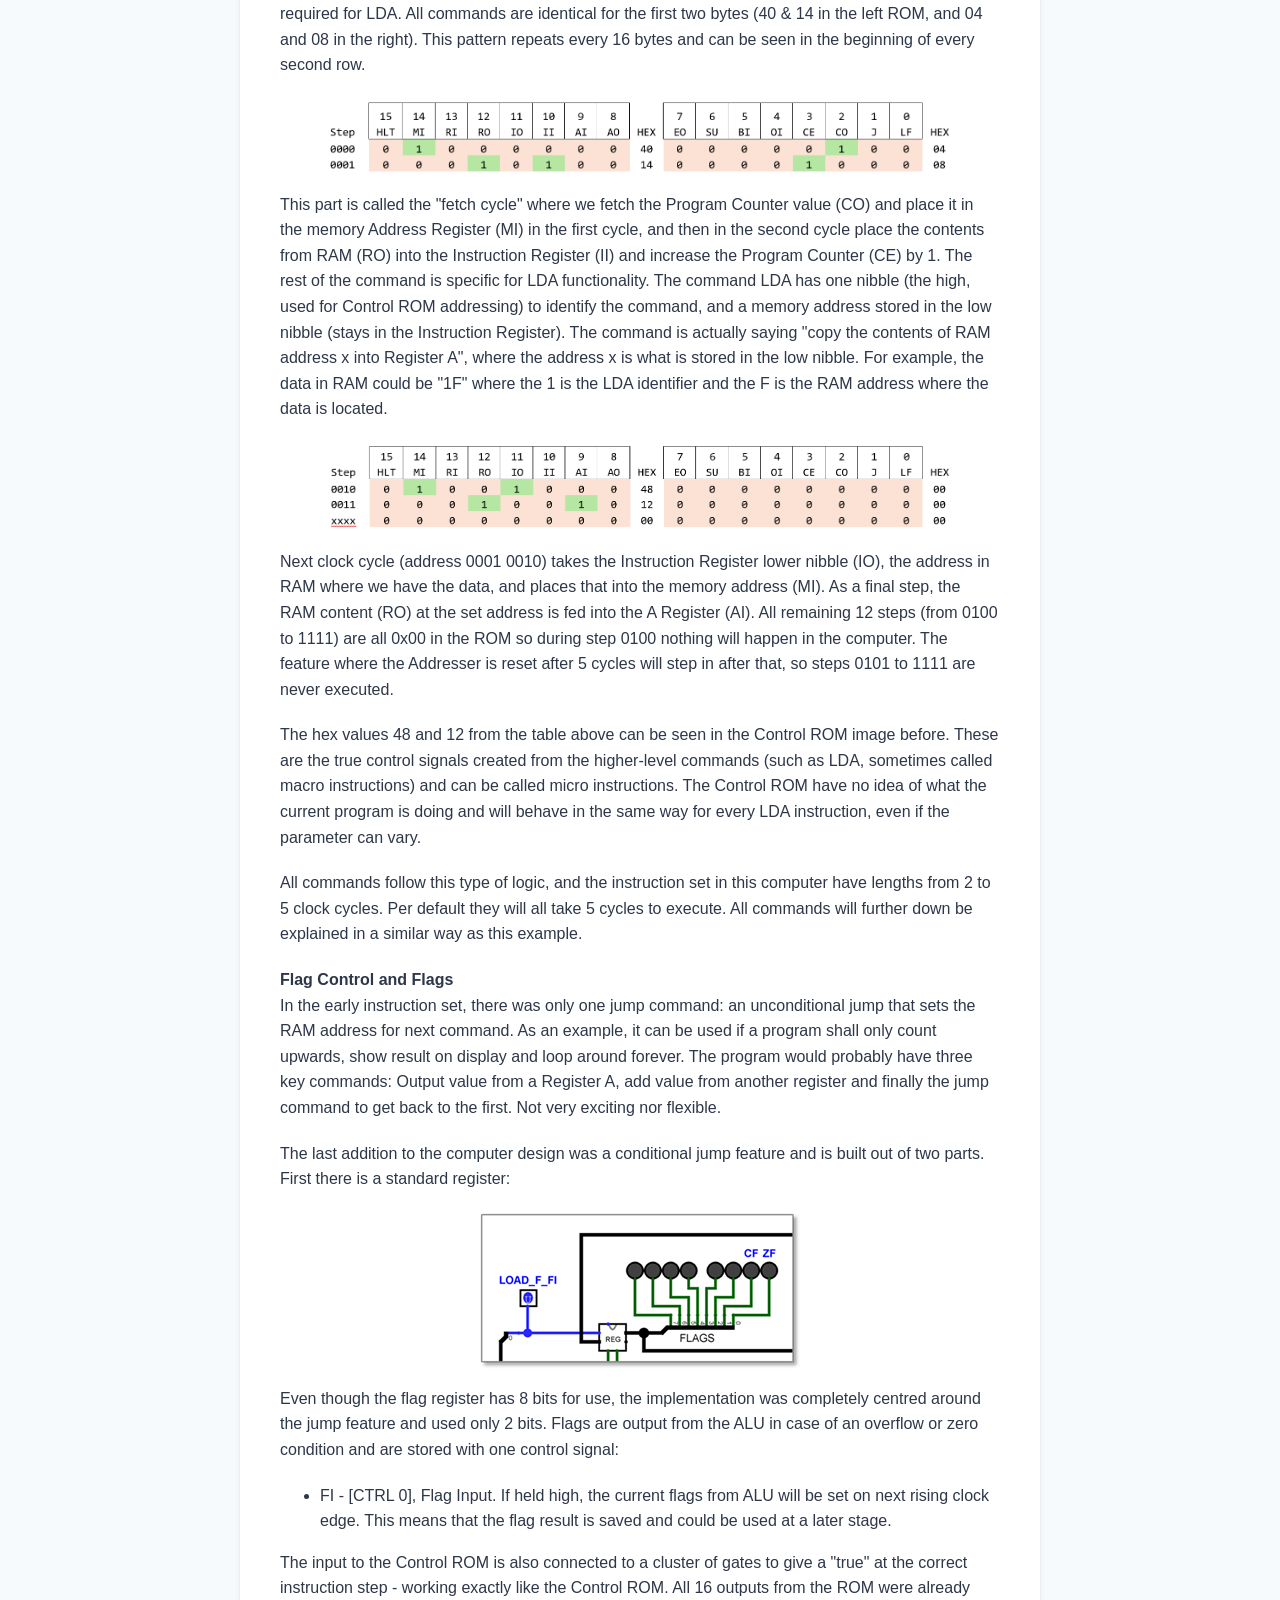
==== commit 89013d57: "Cleanup" ====
--- a/8bitcomputer/index.html
+++ b/8bitcomputer/index.html
@@ -9,663 +9,784 @@
 <body>
 
 <article>
-<h1 style="text-align: center; font-family:Aptos,sans-serif">My 8-bit Computer Simulation</h1>
-<p style="text-align: center;">Jonas Ohlsson, 2025</p>
-<p>&nbsp;</p>
-<p>&nbsp;</p>
-<p><strong>1. Introduction</strong></p>
-<p>Around the year 2017 I watched a YouTube series by Ben Eater where he built a breadboard 8-bit&nbsp;computer&nbsp;and I found that project very inspiring. His design was based on the SAP-1 (Simple&nbsp;As&nbsp;Possible) architecture from the book&nbsp;<em>Digital Computer Electronics</em>&nbsp;(Malvino&nbsp;&amp; Brown) which I had not read when I started my own project, but now when I have read (at least the first half of) the book I can see where his inspiration came from. My own project was initially only based on Eater&rsquo;s project, but since I designed my computer in a simulation program, I had more freedom in doing things the way I wanted instead of adapting to specific circuits Eater used on the breadboard.</p>
-<p>In the end, my project ended up very similar to his, both in terms of functions and physical layout of the function blocks, but there are some differences. In this documentation I will only focus on my own project though. The summary, or rather capability, of the computer is the following:</p>
-<ul>
-<li>16 Bytes of RAM</li>
-<li>8-bit common bus (for data and RAM addressing)</li>
-<li>ALU with support for addition and subtraction</li>
-<li>2 flags (Carry/Overflow Flag and Zero Flag)</li>
-<li>One byte output register connected to three 7-segment displays</li>
-<li>11 instructions</li>
-</ul>
-<p>A completely different discussion is whether this design fulfils the requirements to be called a computer. Personally, I feel that the input part is missing &ndash; to be able to start a program and then give additional instructions while running. The current design can only load RAM with a program and execute it, either in an eternal loop or until the system stops from the halt command. This could be a computation (for example an addition, or even multiplication), so&nbsp;by definition I&nbsp;guess it is a computer after all.</p>
-<p>&nbsp;</p>
-<p><strong>2. Overview</strong></p>
-<p>Let&rsquo;s begin with a big screenshot of the entire design.</p>
-
-<img class="thumbnail" src="image002.png" data-high-res="image001-2.png" style="cursor: pointer;">
-<div id="imageModal" style="display: none; position: fixed; top: 0; left: 0; width: 100%; height: 100%; background-color: rgba(0,0,0,0.8); justify-content: center; align-items: center; z-index: 1000;">
-    <span id="closeButton" style="position: absolute; top: 20px; right: 30px; font-size: 40px; color: white; cursor: pointer;">&times;</span>
-    <img id="fullSizeImage" src="" alt="Full size image" style="max-width: 90%; max-height: 90%;">
-</div>
-
-<p>It looks like a big mess, I know. All 7-segment displays except for the three in the bottom right corner were used for development purposes and could be removed. But instead of doing that, let&rsquo;s look at the design in a block diagram instead &ndash; with the same positions for all different parts, excluding debug features.</p>
-
-<img class="thumbnail" src="image004.png" data-high-res="image003-2.png" style="cursor: pointer;">
-<div id="imageModal" style="display: none; position: fixed; top: 0; left: 0; width: 100%; height: 100%; background-color: rgba(0,0,0,0.8); justify-content: center; align-items: center; z-index: 1000;">
-    <span id="closeButton" style="position: absolute; top: 20px; right: 30px; font-size: 40px; color: white; cursor: pointer;">&times;</span>
-    <img id="fullSizeImage" src="" alt="Full size image" style="max-width: 90%; max-height: 90%;">
-</div>
-
-<p>Most blocks also have Reset and Clock connected to them, and the Control ROM outputs 16 control signals connected to different blocks, neither shown in the diagram. All this will be described in more detail later, but first a quick overview of what the different blocks do. The thick vertical line in the middle is the common 8-bit bus, it is used for both addressing and data &ndash; sometimes both at the same time (4 bits each).</p>
-<p><strong>ROM Loader<br /></strong>This block can be compared to a ROM cartridge, from where the entire ROM will be copied to RAM. When finished, the simulation can be started for real and execute the program from RAM.</p>
-<p><strong>RAM<br /></strong>The computer&rsquo;s main memory. It must be pre-loaded with a program to execute, but all registers can be accessed for read or write operations. The computer will start program execution at address 0000 so variables (data) are typically placed at higher addresses.</p>
-<p><strong>Program Counter<br /></strong>A 4-bit counter (matching RAM size) will tell the computer what instruction in the program (RAM address) to run next. It can increase value in steps, be set to any value on demand (unconditional jump) or depending on flag status (conditional jump).</p>
-<p><strong>Addresser<br /></strong>The name might be a bit confusing, but this is basically a counter that keeps track of what instruction step we are currently on (an instruction takes 5 clock cycles by default) and provides that input to the Control&nbsp;ROM&nbsp;so correct control pins are set for each step during a command execution. It operates on inverted (falling) clock edges to have all control pins set and ready before next rising clock edge &ndash; triggering most other blocks.</p>
-<p><strong>Instruction Register<br /></strong>An 8-bit register that does two things: holds and output the command to Control ROM (4 bits), and another nibble (if needed) to use as data or memory address in the command.</p>
-<p><strong>Control ROM<br /></strong>In this ROM, every step for every command is stored. It takes input from the Instruction Register (4 bits) and Addresser (4 bits), use them as an address to the ROM, and finally outputs 16 control signals. This means that this computer could have up to 16 different commands with up to 16 steps for a command. The output signals will be referred to as [CTRL xx] where xx is 0 to 15 seen in various screenshots of the different blocks.</p>
-<p><strong>ALU<br /></strong>Arithmetic Logic Unit, the block responsible for mathematical operations. One of the control signals will set it to either addition or subtraction of registers A and B. It will also output to the flag register if the result overflows or becomes zero.</p>
-<p><strong>Register A<br /></strong>First register to use with arithmetic operations. An 8-bit value can be stored and read&nbsp;back, or&nbsp;be used as input to ALU.</p>
-<p><strong>Register B<br /></strong>Second input to ALU, an 8-bit value can be written to the register but not read back directly to the bus.</p>
-<p><strong>Flag Control and Flag Register<br /></strong>In this design, only two flags were implemented: overflow and zero flag. They are stored in a regular 8-bit register and are set from a control signal and the ALU. These flags can be used to make conditional jumps through the Flag Control block.</p>
-<p><strong>Output<br /></strong>One byte can show a value from 0-255 on three 7-segment displays. This can be done in different ways and in real life the component cost would be very important. In this simulation, a write-only 8-bit register is used to store the value, and two dividers connected to three identical ROMs will output the stored decimal value.</p>
-<p>&nbsp;</p>
-<p><strong>3. Detailed breakdown</strong></p>
-<p>In this style of computers (and probably most others as well), everything begins with the clock. Logic gates updates on rising or falling signals and stays in the new state until the inputs change to fulfil a condition change it. Most of the blocks in this design will only act on rising clock edge, like flip-flops, and most control signals updates on falling edge.</p>
-<p>For all the images showing the different blocks, they are cut from the big overhead image. However, they can be modified a little for better fit, and have some unimportant details erased (such as wires near edges not used in the described block. Many of the blocks have sub circuits, shown in an additional image. The [REG] block is used in many places, but the sub circuit will only be shown once. Most of the sub circuits are only used in one place though.</p>
-<p>&nbsp;</p>
-<p><strong>Clock</strong></p>
-<p>If using metaphors, the clock could be called the heart of the computer as it is essential to almost every block, and they will not function without it.</p>
-
-<img class="thumbnail" src="image006.png" data-high-res="image005-2.png" style="cursor: pointer;">
-<div id="imageModal" style="display: none; position: fixed; top: 0; left: 0; width: 100%; height: 100%; background-color: rgba(0,0,0,0.8); justify-content: center; align-items: center; z-index: 1000;">
-    <span id="closeButton" style="position: absolute; top: 20px; right: 30px; font-size: 40px; color: white; cursor: pointer;">&times;</span>
-    <img id="fullSizeImage" src="" alt="Full size image" style="max-width: 90%; max-height: 90%;">
-</div>
-
-<p>The clock block has a developer friendly control scheme that provides a way to switch between the automatic clock [CLK_IN] and a manual mode [MAN_CLK]. This could have been reduced as the simulation can step the clock manually, but if this were built in real life such a feature would have been nice to have. This block has one control signal:</p>
-<ul>
-<li>HLT [CTRL 15], Halt Signal.</li>
-</ul>
-
-<img class="thumbnail" src="image008.png" data-high-res="image007-2.png" style="cursor: pointer;">
-<div id="imageModal" style="display: none; position: fixed; top: 0; left: 0; width: 100%; height: 100%; background-color: rgba(0,0,0,0.8); justify-content: center; align-items: center; z-index: 1000;">
-    <span id="closeButton" style="position: absolute; top: 20px; right: 30px; font-size: 40px; color: white; cursor: pointer;">&times;</span>
-    <img id="fullSizeImage" src="" alt="Full size image" style="max-width: 90%; max-height: 90%;">
-</div>
-
-<p>The bottom input will with a high signal disable the clock and instantly halt the computer. The signal [MAIN_CLK] is connected to almost every block in the computer.</p>
-<p>&nbsp;</p>
-<p><strong>RAM</strong></p>
-<p>The&nbsp;16 byte&nbsp;RAM is the primary memory for holding the program to run as well as temporary values used during a program. To store and hold the RAM address, a 4-bit register can be written to from the&nbsp;bus, but&nbsp;not read back. Since addressing is only 4 bits, only the lower nibble is used for that. Apart from the debug inputs and outputs, this block has three control signals:</p>
-<ul>
-<li>MI &ndash; [CTRL 14], Memory Input. If held high, the address register will be set on next rising clock edge.</li>
-<li>RI &ndash; [CTRL 13], RAM Input. If held high, the value in the currently set address will update on next rising clock edge.</li>
-<li>RO &ndash; [CTRL 12], RAM Output. If held high, the contents of the currently set RAM address will be output on the common bus. Not clock triggered.</li>
-</ul>
-
-<img class="thumbnail" src="image010.png" data-high-res="image009-2.png" style="cursor: pointer;">
-<div id="imageModal" style="display: none; position: fixed; top: 0; left: 0; width: 100%; height: 100%; background-color: rgba(0,0,0,0.8); justify-content: center; align-items: center; z-index: 1000;">
-    <span id="closeButton" style="position: absolute; top: 20px; right: 30px; font-size: 40px; color: white; cursor: pointer;">&times;</span>
-    <img id="fullSizeImage" src="" alt="Full size image" style="max-width: 90%; max-height: 90%;">
-</div>
-
-<p>The top left part is used to load RAM manually and the lines going left off screen are used when loading RAM automatically from the RAM Loader. Bottom inputs are the clock and reset signals. Bus connection is drawn as input on left side and the output on the right side of the symbol.</p>
-
-<img class="thumbnail" src="image012.png" data-high-res="image011-2.png" style="cursor: pointer;">
-<div id="imageModal" style="display: none; position: fixed; top: 0; left: 0; width: 100%; height: 100%; background-color: rgba(0,0,0,0.8); justify-content: center; align-items: center; z-index: 1000;">
-    <span id="closeButton" style="position: absolute; top: 20px; right: 30px; font-size: 40px; color: white; cursor: pointer;">&times;</span>
-    <img id="fullSizeImage" src="" alt="Full size image" style="max-width: 90%; max-height: 90%;">
-</div>
-
-<p>In the sub circuit bottom left corner we can see that the high nibble from bus input is not used, so the address register is defined as only 4 bits which matches the RAM address input. The MUX and its control signals are used for the manual or automatic loading sequence as explained before. Outputs on the right side will show current address and value in it, but the true bus output must be turned on by the control signal.</p>
-<p>An important note with this architecture is that the bus is common for addressing and data. This means that in an operation to read or write, the memory address must be set in one clock cycle, and the data to or from that address is handled in the next.</p>
-<p>&nbsp;</p>
-<p><strong>ROM to RAM Loader</strong></p>
-<p>Actually not an important part of the computer, but we should cover this block as it&rsquo;s a common feature in older computers and it made running different programs much easier once the assembler was finished and it was possible to copy a program from Excel directly into the ROM.</p>
-
-<img class="thumbnail" src="image014.png" data-high-res="image013-2.png" style="cursor: pointer;">
-<div id="imageModal" style="display: none; position: fixed; top: 0; left: 0; width: 100%; height: 100%; background-color: rgba(0,0,0,0.8); justify-content: center; align-items: center; z-index: 1000;">
-    <span id="closeButton" style="position: absolute; top: 20px; right: 30px; font-size: 40px; color: white; cursor: pointer;">&times;</span>
-    <img id="fullSizeImage" src="" alt="Full size image" style="max-width: 90%; max-height: 90%;">
-</div>
-
-<p>The bottom right part has already been covered; it&rsquo;s the address input to RAM. Up top is the manual input of data to the bus; it was only used in the beginning when I had to manually program the computer RAM one byte at a time by flipping the address and data switches with control signals and clock. Now, this is almost automated: starting from a reset computer, one must first activate the automatic loader and simply run the computer for 16 clock cycles, then turn the auto load signal off and the computer is ready to be put in run state.</p>
-<p>I guess this part could have been automated a bit more with a counter that turns the automatic loader off after 16 cycles and puts the computer into run mode. However, this is still not an important part of the computer design, so I decided to leave it out and maybe revisit the idea in a future project.</p>
-
-<img class="thumbnail" src="image016.png" data-high-res="image015-2.png" style="cursor: pointer;">
-<div id="imageModal" style="display: none; position: fixed; top: 0; left: 0; width: 100%; height: 100%; background-color: rgba(0,0,0,0.8); justify-content: center; align-items: center; z-index: 1000;">
-    <span id="closeButton" style="position: absolute; top: 20px; right: 30px; font-size: 40px; color: white; cursor: pointer;">&times;</span>
-    <img id="fullSizeImage" src="" alt="Full size image" style="max-width: 90%; max-height: 90%;">
-</div>
-
-<p>This ROM, or cartridge if you will, is loaded with a full program. This is easy to do from the assembler I wrote in Excel, as all commands will be transformed from text and numbers to 16 hex values that can be copied directly into the ROM block and saved in the project. The 4-bit counter will count from 0 to 15 and is simply used as the address to both ROM and RAM so the data ends up in correct position.</p>
-<p>It would be a nice feature to automatically, after loading the final byte to RAM, switch off the loader and start the computer. I never tried to implement this though; it didn&rsquo;t feel like an important addition as the computer is so limited already.</p>
-<p>In the image above, the values in the ROM is actually a real program that multiplies 17 by 15 and outputs the result for display. We will return to programming and program examples much later, let&rsquo;s not get ahead of ourselves.</p>
-<p>&nbsp;</p>
-<p><strong>Program Counter</strong></p>
-<p>All commands in the program are stored in the RAM, but usually we don&rsquo;t run them from top to bottom and then loop around. So, to keep track of where we are in the program we&rsquo;re using a counter. We can store a value (4-bit of course, matching the RAM), put it out on the bus to read and use as memory address and most importantly we can instruct it to count up one step. For this we have three controls signals:</p>
-<ul>
-<li>J &ndash; [CTRL 2], Jump. On next rising clock edge take value from common bus and store what memory address to use in next command.</li>
-<li>CE &ndash; [CTRL 3], Count Enable. When high, the register will increase value by 1 on next rising clock edge.</li>
-<li>CO &ndash; [CTRL 1], Counter Out. Output the stored value to the common bus. Not clock triggered.</li>
-</ul>
-
-<img class="thumbnail" src="image018.png" data-high-res="image017-2.png" style="cursor: pointer;">
-<div id="imageModal" style="display: none; position: fixed; top: 0; left: 0; width: 100%; height: 100%; background-color: rgba(0,0,0,0.8); justify-content: center; align-items: center; z-index: 1000;">
-    <span id="closeButton" style="position: absolute; top: 20px; right: 30px; font-size: 40px; color: white; cursor: pointer;">&times;</span>
-    <img id="fullSizeImage" src="" alt="Full size image" style="max-width: 90%; max-height: 90%;">
-</div>
-
-<p>Clock and reset inputs from bottom, debug value to the right and bus inputs connected to the common bus below. The counter block looks like this:</p>
-
-<img class="thumbnail" src="image020.png" data-high-res="image019-2.png" style="cursor: pointer;">
-<div id="imageModal" style="display: none; position: fixed; top: 0; left: 0; width: 100%; height: 100%; background-color: rgba(0,0,0,0.8); justify-content: center; align-items: center; z-index: 1000;">
-    <span id="closeButton" style="position: absolute; top: 20px; right: 30px; font-size: 40px; color: white; cursor: pointer;">&times;</span>
-    <img id="fullSizeImage" src="" alt="Full size image" style="max-width: 90%; max-height: 90%;">
-</div>
-
-<p>This is quite straightforward, and this simple design gives us all features described before. In every command this computer has, the first step is to read out the counter value and place it in the memory address register. During next step in an instruction, along with other actions, the program counter will increase value by one.</p>
-<p>The observant reader noticed that there is one more block in the first image. It was a late addition to the design which is why it looks a bit squeezed between control bus and the counter block. The functionality actually belongs to the Flag Control and is used during conditional jumps.</p>
-
-<img class="thumbnail" src="image022.png" data-high-res="image021-2.png" style="cursor: pointer;">
-<div id="imageModal" style="display: none; position: fixed; top: 0; left: 0; width: 100%; height: 100%; background-color: rgba(0,0,0,0.8); justify-content: center; align-items: center; z-index: 1000;">
-    <span id="closeButton" style="position: absolute; top: 20px; right: 30px; font-size: 40px; color: white; cursor: pointer;">&times;</span>
-    <img id="fullSizeImage" src="" alt="Full size image" style="max-width: 90%; max-height: 90%;">
-</div>
-
-<p>The upper in-out line is the default behaviour of a regular unconditional jump command &ndash; simply setting a new value to the program counter. The conditional jump command will only set a new program counter value if the corresponding flag is set. These inputs come from the Flag control block, and we&rsquo;ll cover them later.</p>
-<p>&nbsp;</p>
-<p><strong>Register A &amp; B</strong></p>
-<p>The A and B registers are identical in functionality as they both are using the standard register sub circuit, but they are used in slightly different ways. They are mostly used for mathematical functions though, as both registers are connected to the ALU. The A register can be set and read back to the bus, while the B register can only be set. The A block has two control signals:</p>
-<ul>
-<li>AI &ndash; [CTRL 9], A register in. If held high, the address register will be set on next rising clock edge.</li>
-<li>AO &ndash; [CTRL 8], A register out. If held high, the contents of the currently set RAM address will be output on the common bus. Not clock triggered.</li>
-</ul>
-<img class="thumbnail" src="image024.png" data-high-res="image023-2.png" style="cursor: pointer;">
-<div id="imageModal" style="display: none; position: fixed; top: 0; left: 0; width: 100%; height: 100%; background-color: rgba(0,0,0,0.8); justify-content: center; align-items: center; z-index: 1000;">
-    <span id="closeButton" style="position: absolute; top: 20px; right: 30px; font-size: 40px; color: white; cursor: pointer;">&times;</span>
-    <img id="fullSizeImage" src="" alt="Full size image" style="max-width: 90%; max-height: 90%;">
-</div>
-
-<p>An important detail is that the upper output (where the display is connected &ndash; showing the current register value): it is always connected to the ALU, without control signal. The lower output is connected to the bus and needs to be activated.</p>
-
-<img class="thumbnail" src="image026.png" data-high-res="image025-2.png" style="cursor: pointer;">
-<div id="imageModal" style="display: none; position: fixed; top: 0; left: 0; width: 100%; height: 100%; background-color: rgba(0,0,0,0.8); justify-content: center; align-items: center; z-index: 1000;">
-    <span id="closeButton" style="position: absolute; top: 20px; right: 30px; font-size: 40px; color: white; cursor: pointer;">&times;</span>
-    <img id="fullSizeImage" src="" alt="Full size image" style="max-width: 90%; max-height: 90%;">
-</div>
-
-<p>The sub circuit has an 8-bit register that works just like the registers do in the other blocks, and this circuit is used in several places in the computer.</p>
-
-<img class="thumbnail" src="image028.png" data-high-res="image027-2.png" style="cursor: pointer;">
-<div id="imageModal" style="display: none; position: fixed; top: 0; left: 0; width: 100%; height: 100%; background-color: rgba(0,0,0,0.8); justify-content: center; align-items: center; z-index: 1000;">
-    <span id="closeButton" style="position: absolute; top: 20px; right: 30px; font-size: 40px; color: white; cursor: pointer;">&times;</span>
-    <img id="fullSizeImage" src="" alt="Full size image" style="max-width: 90%; max-height: 90%;">
-</div>
-
-<p>The implementation of the B register is almost the same but note that there is only one control signal:</p>
-<ul>
-<li>BI &ndash; [CTRL 5], B register in. If held high, the address register will be set on next rising clock edge.</li>
-</ul>
-<p>The output enable is not used. Instead, the register is always connected to the ALU and used as secondary input for arithmetic operations.</p>
-<p>&nbsp;</p>
-<p><strong>ALU</strong></p>
-<p>As mentioned before, the ALU has two inputs from the A and B registers, and the output result is connected to the common bus. There are two control signals:</p>
-<ul>
-<li>SU &ndash; [CTRL 6], Subtract. Default value (0) has ALU in addition mode, when held high the value in register B will be subtracted from register A.</li>
-<li>EO &ndash; [CTRL 7], Sum Output. When held high the value in the ALU will be output to the common bus.</li>
-</ul>
-
-<img class="thumbnail" src="image030.png" data-high-res="image029-2.png" style="cursor: pointer;">
-<div id="imageModal" style="display: none; position: fixed; top: 0; left: 0; width: 100%; height: 100%; background-color: rgba(0,0,0,0.8); justify-content: center; align-items: center; z-index: 1000;">
-    <span id="closeButton" style="position: absolute; top: 20px; right: 30px; font-size: 40px; color: white; cursor: pointer;">&times;</span>
-    <img id="fullSizeImage" src="" alt="Full size image" style="max-width: 90%; max-height: 90%;">
-</div>
-
-<p>There are two flag outputs from the ALU:</p>
-<ul>
-<li>ZF [FLG 0], Zero Flag. Output is high if value in ALU is zero.</li>
-<li>CF [FLG 1], Carry Flag. Output is high if the operation carries over 255 or below 0.</li>
-</ul>
-
-<img class="thumbnail" src="image032.png" data-high-res="image031-2.png" style="cursor: pointer;">
-<div id="imageModal" style="display: none; position: fixed; top: 0; left: 0; width: 100%; height: 100%; background-color: rgba(0,0,0,0.8); justify-content: center; align-items: center; z-index: 1000;">
-    <span id="closeButton" style="position: absolute; top: 20px; right: 30px; font-size: 40px; color: white; cursor: pointer;">&times;</span>
-    <img id="fullSizeImage" src="" alt="Full size image" style="max-width: 90%; max-height: 90%;">
-</div>
-
-<p>The ALU is using an adder circuit which will output the sum and a carry bit if the addition overflows (which means that the value loops around). It also has a carry input which can be used to connect several adders together. In this design, the carry input is used to perform a subtraction instead. If set high the XOR gates flips the B register value and together with the extra carry bit the result is a subtraction instead of addition and therefore means that we&rsquo;re adding 2&rsquo;s complement of the B register &ndash; a common method used to represent signed integers.</p>
-<p>This works quite well but extra care needs to be taken if reg B is larger than reg A and performing a subtraction, that addition of 2&rsquo;s complement will not overflow the adder, but we need to signal that which is what the MUX and inverted signal does. For example, the calculation 8 &ndash; 15 will show the value 249 and have the carry flag set. This is exactly 256 higher than the real result -7, so this needs to be taken into consideration somehow.</p>
-<p>To be honest, I did not come up with the idea of using XOR gates to subtract. But I modified the flag outputs to the right when implementing the flag control block and conditional jumps as a final addition to the project. However, before diving into the flags we should cover how instructions work.</p>
-<p>&nbsp;</p>
-<p><strong>Instruction Register</strong></p>
-<p>As mentioned before, the RAM will be loaded with a program that contains both commands and data. Every command will take several clock cycles to fully execute, and we need something to keep track of what command is currently being executed. To do this we will use another instance of the same register we&rsquo;ve used before, and it&rsquo;s controlled in the same way:</p>
-<ul>
-<li>II &ndash; [CTRL 10], Instruction register in. If held high, the instruction register will be set on next rising clock edge.</li>
-<li>IO &ndash; [CTRL 11], Instruction register out. If held high, the lower nibble in the register will be output on the common bus. Not clock triggered. The lower nibble can contain a command parameter, for example a memory address to use within the command. The higher nibble is passed on to the control ROM until the register is updated with a new instruction value.</li>
-</ul>
-
-<img class="thumbnail" src="image034.png" data-high-res="image033-2.png" style="cursor: pointer;">
-<div id="imageModal" style="display: none; position: fixed; top: 0; left: 0; width: 100%; height: 100%; background-color: rgba(0,0,0,0.8); justify-content: center; align-items: center; z-index: 1000;">
-    <span id="closeButton" style="position: absolute; top: 20px; right: 30px; font-size: 40px; color: white; cursor: pointer;">&times;</span>
-    <img id="fullSizeImage" src="" alt="Full size image" style="max-width: 90%; max-height: 90%;">
-</div>
-
-<p>As seen in the image, four bits goes to the right (to the bus, output controlled by IO) and the stored value is always sent down to the Control ROM (only the high nibble is used, but it&rsquo;s not shown in this view). In the beginning of every command, a new command from RAM will be sent to the Instruction Register and will be executed for the rest of the instruction cycle.</p>
-<p>&nbsp;</p>
-<p><strong>Addresser</strong></p>
-<p>The term &ldquo;addresser&rdquo; might be a bit confusing but refers to a block that is automatically changing the address in the control ROM. Perhaps it could be called a &ldquo;sequencer&rdquo; instead. It&rsquo;s basically a 4-bit counter that potentially could go through from 0 to 15, but we&rsquo;re only using 0-4. Together with the Instruction Register output (4 bits) we get all addresses for the Control ROM.</p>
-<p>An example will make this clearer: let&rsquo;s take the command LDA &ndash; Load A register (with a value from RAM). It has the instruction code 0001 and this will be passed as the high nibble from the Instruction Register to the Control ROM during the entire instruction&rsquo;s five steps. The addresser then provides the lower nibble, counting from 0000 up to potentially 1111. The Control ROM would then for every clock cycle output control signals from its stored memory instruction set from addresses 0001 0000 to 0001 1111. As can be seen in the image below, there is a &ldquo;reset&rdquo; signal from bit 5 in the decoded value that will reset the addresser and instantly return it to 0000. So, in this design, the Control ROM will only use data from 0001 0000 to 0001 0100 (5 steps).</p>
-
-<img class="thumbnail" src="image036.png" data-high-res="image035-2.png" style="cursor: pointer;">
-<div id="imageModal" style="display: none; position: fixed; top: 0; left: 0; width: 100%; height: 100%; background-color: rgba(0,0,0,0.8); justify-content: center; align-items: center; z-index: 1000;">
-    <span id="closeButton" style="position: absolute; top: 20px; right: 30px; font-size: 40px; color: white; cursor: pointer;">&times;</span>
-    <img id="fullSizeImage" src="" alt="Full size image" style="max-width: 90%; max-height: 90%;">
-</div>
-
-<p>Another important detail is the [INV_CLK] indicator. The Addresser will act on falling clock edge while almost all other blocks will act on rising edge. The reason is simple: all control signals will be set on falling clock edge, so they are stable and ready on the next rising clock edge.</p>
-
-<img class="thumbnail" src="image038.png" data-high-res="image037-2.png" style="cursor: pointer;">
-<div id="imageModal" style="display: none; position: fixed; top: 0; left: 0; width: 100%; height: 100%; background-color: rgba(0,0,0,0.8); justify-content: center; align-items: center; z-index: 1000;">
-    <span id="closeButton" style="position: absolute; top: 20px; right: 30px; font-size: 40px; color: white; cursor: pointer;">&times;</span>
-    <img id="fullSizeImage" src="" alt="Full size image" style="max-width: 90%; max-height: 90%;">
-</div>
-
-<p>The left input will invert the clock signal as the counter itself still acts on rising edge. Note the two bottom reset inputs as well, they are used to reset the counter back to zero and the reason for having two inputs is to visually separate different reset functions. The left input is used with the &ldquo;main&rdquo; reset signal connected to most blocks, and the right is used for other resets, but they are all doing the same thing.</p>
-<p>There are two outputs, one nibble for the Control ROM, and one decoded debug signal to show graphically what step we&rsquo;re on. That output made it easy to reset at the desired step (bit 5), and also helped a lot during development.</p>
-<p>&nbsp;</p>
-<p><strong>Control ROM</strong></p>
-<p>We have mentioned the Control ROM several times before, and if the clock is the heart of the computer, this would be the brain &ndash; making sure everything works together. The high nibble comes from the instruction register and will be the same during the entire command execution. The low nibble will start at 0000 and increase by 1 for every clock cycle until it resets at 0101 as mentioned in previous section.</p>
-<p>Because only 11 commands were implemented, and a maximum of 5 steps are used for commands, most of the control ROM is unused. However, the benefit of having a clear structure is worth a lot. We could have used a smaller range for the Addresser, maybe only 3 bits. The maximum length of a command would then be 8 cycles, but we could have used an extra bit to increase the number of commands or make variants of them. I never explored this though, as the Instruction Register is designed to manage up to 16 commands and that was enough for this computer.</p>
-
-<img class="thumbnail" src="image040.png" data-high-res="image039-2.png" style="cursor: pointer;">
-<div id="imageModal" style="display: none; position: fixed; top: 0; left: 0; width: 100%; height: 100%; background-color: rgba(0,0,0,0.8); justify-content: center; align-items: center; z-index: 1000;">
-    <span id="closeButton" style="position: absolute; top: 20px; right: 30px; font-size: 40px; color: white; cursor: pointer;">&times;</span>
-    <img id="fullSizeImage" src="" alt="Full size image" style="max-width: 90%; max-height: 90%;">
-</div>
-
-<p>Together, these inputs form an address, and the contents will be output as control signals &ndash; 16 in total. There is actually nothing fancy in the sub circuit, only two ROM chips. The two ROM chips will receive the same address and the 8-bit data in each are output in parallel and gives the 16 control signals. The interesting part lies in the data stored in the ROMs.</p>
-
-<img class="thumbnail" src="image042.png" data-high-res="image041-2.png" style="cursor: pointer;">
-<div id="imageModal" style="display: none; position: fixed; top: 0; left: 0; width: 100%; height: 100%; background-color: rgba(0,0,0,0.8); justify-content: center; align-items: center; z-index: 1000;">
-    <span id="closeButton" style="position: absolute; top: 20px; right: 30px; font-size: 40px; color: white; cursor: pointer;">&times;</span>
-    <img id="fullSizeImage" src="" alt="Full size image" style="max-width: 90%; max-height: 90%;">
-</div>
-
-<p>The entire data description is covered further down, but let&rsquo;s take the LDA command used as example before. It is found at address 0001 xxxx (row &ldquo;10&rdquo; in both ROMs) and takes up the space of 16 bytes (two rows, matching the Addresser&rsquo;s theoretical 16 steps) up to &ldquo;1F&rdquo;, although only 4 cycles/bytes are required for LDA. All commands are identical for the first two bytes (40 &amp; 14 in the left ROM, and 04 and 08 in the right). This pattern repeats every 16 bytes and can be seen in the beginning of every second row.</p>
-
-<img class="thumbnail" src="table01.png" data-high-res="table01.png" style="cursor: pointer;" width=630px>
-<div id="imageModal" style="display: none; position: fixed; top: 0; left: 0; width: 100%; height: 100%; background-color: rgba(0,0,0,0.8); justify-content: center; align-items: center; z-index: 1000;">
-    <span id="closeButton" style="position: absolute; top: 20px; right: 30px; font-size: 40px; color: white; cursor: pointer;">&times;</span>
-    <img id="fullSizeImage" src="" alt="Full size image" style="max-width: 90%; max-height: 90%;">
-</div>
-
-<p>This part is called the &ldquo;fetch cycle&rdquo; where we fetch the Program Counter value (CO) and place it in the memory Address Register (MI) in the first cycle, and then in the second cycle place the contents from RAM (RO) into the Instruction Register (II) and increase the Program Counter (CE) by 1. The rest of the command is specific for LDA functionality. The command LDA has one nibble (the high, used for Control ROM addressing) to identify the command, and a memory address stored in the low nibble (stays in the Instruction Register). The command is actually saying &ldquo;copy the contents of RAM address x into Register A&rdquo;, where the address x is what is stored in the low nibble. For example, the data in RAM could be &ldquo;1F&rdquo; where the 1 is the LDA identifier and the F is the RAM address where the data is located.</p>
-
-<img class="thumbnail" src="table02.png" data-high-res="table02.png" style="cursor: pointer;" width=630px>
-<div id="imageModal" style="display: none; position: fixed; top: 0; left: 0; width: 100%; height: 100%; background-color: rgba(0,0,0,0.8); justify-content: center; align-items: center; z-index: 1000;">
-    <span id="closeButton" style="position: absolute; top: 20px; right: 30px; font-size: 40px; color: white; cursor: pointer;">&times;</span>
-    <img id="fullSizeImage" src="" alt="Full size image" style="max-width: 90%; max-height: 90%;">
-</div>
-
-<p>Next clock cycle (address 0001 0010) takes the Instruction Register lower nibble (IO), the address in RAM where we have the data, and places that into the memory address (MI). As a final step, the RAM content (RO) at the set address is fed into the A Register (AI). All remaining 12 steps (from 0100 to 1111) are all 0x00 in the ROM so during step 0100 nothing will happen in the computer. The feature where the Addresser is reset after 5 cycles will step in after that, so steps 0101 to 1111 are never executed.</p>
-<p>The hex values 48 and 12 from the table above can be seen in the Control ROM image before. These are the true control signals created from the higher-level commands (such as LDA, sometimes called macro instructions) and can be called micro instructions. The Control ROM have no idea of what the current program is doing and will behave in the same way for every LDA instruction, even if the parameter can vary.</p>
-<p>All commands follow this type of logic, and the instruction set in this computer have lengths from 2 to 5 clock cycles. Per default they will all take 5 cycles to execute. All commands will further down be explained in a similar way as this example.</p>
-<p>&nbsp;</p>
-<p><strong>Flag Control and Flags</strong></p>
-<p>In the early instruction set, there was only one jump command: an unconditional jump that sets the RAM address for next command. As an example, it can be used if a program shall only count upwards, show result on display and loop around forever. The program would probably have three key commands: Output value from a Register A, add value from another register and finally the jump command to get back to the first. Not very exciting nor flexible.</p>
-<p>The last addition to the computer design was a conditional jump feature and is built out of two parts. First there is a standard register:</p>
-
-<img class="thumbnail" src="image044.png" data-high-res="image043-2.png" style="cursor: pointer;">
-<div id="imageModal" style="display: none; position: fixed; top: 0; left: 0; width: 100%; height: 100%; background-color: rgba(0,0,0,0.8); justify-content: center; align-items: center; z-index: 1000;">
-    <span id="closeButton" style="position: absolute; top: 20px; right: 30px; font-size: 40px; color: white; cursor: pointer;">&times;</span>
-    <img id="fullSizeImage" src="" alt="Full size image" style="max-width: 90%; max-height: 90%;">
-</div>
-
-<p>Even though the flag register has 8 bits for use, the implementation was completely centred around the jump feature and used only 2 bits. Flags are output from the ALU in case of an overflow or zero condition and are stored with one control signal:</p>
-<ul>
-<li>FI &ndash; [CTRL 0], Flag Input. If held high, the current flags from ALU will be set on next rising clock edge. This means that the flag result is saved and could be used at a later stage.</li>
-</ul>
-<p>The input to the Control ROM is also connected to a cluster of gates to give a &ldquo;true&rdquo; at the correct instruction step &ndash; working exactly like the Control ROM. All 16 outputs from the ROM were already used and two more were required for the conditional jumps.</p>
-
-<img class="thumbnail" src="image046.png" data-high-res="image045-2.png" style="cursor: pointer;">
-<div id="imageModal" style="display: none; position: fixed; top: 0; left: 0; width: 100%; height: 100%; background-color: rgba(0,0,0,0.8); justify-content: center; align-items: center; z-index: 1000;">
-    <span id="closeButton" style="position: absolute; top: 20px; right: 30px; font-size: 40px; color: white; cursor: pointer;">&times;</span>
-    <img id="fullSizeImage" src="" alt="Full size image" style="max-width: 90%; max-height: 90%;">
-</div>
-
-<p>It would have been possible to handle this with another ROM, at least the lower part of the image above. Note the 8 inputs to each OR gate: some are inverted, they correspond to the 0&rsquo;s in the &ldquo;command address&rdquo;. Here we can see that the first one is 0111 0010 and the other is the command 1000 0010, matching the commands 0111 &ndash; JC (Jump if Carry), and 1000 &ndash; JZ (Jump if Zero). The lower half is the same on both: 0010, which is the first microinstruction after the fetch cycle. This is the discrete way of doing exactly what the Control ROM is doing but takes up more space.</p>
-<p>The saved flags are used as inputs to give out a true or false if a conditional jump (Zero or Carry) command is executed and the two resulting control signals are fed into the Conditional Jump block covered in the Program Counter part.</p>
-<p>The conditional jumps work by executing the command, which will have a new RAM address stored in the Instruction Register (as a parameter, the lower nibble). But we only want to jump if the associated flag is set &ndash; which will come from the Flag Register. One of the outputs (the upper, leaving to the left) will tell the Conditional Jump block that a conditional jump is being executed. Let&rsquo;s remind ourselves of how it looked:</p>
-
-<img class="thumbnail" src="image047.png" data-high-res="image021-2.png" style="cursor: pointer;">
-<div id="imageModal" style="display: none; position: fixed; top: 0; left: 0; width: 100%; height: 100%; background-color: rgba(0,0,0,0.8); justify-content: center; align-items: center; z-index: 1000;">
-    <span id="closeButton" style="position: absolute; top: 20px; right: 30px; font-size: 40px; color: white; cursor: pointer;">&times;</span>
-    <img id="fullSizeImage" src="" alt="Full size image" style="max-width: 90%; max-height: 90%;">
-</div>
-
-<p>The control signal(s) will change a regular jump to a conditional jump by being sent through the lower path of the MUX. The AND gate adds the requirement of additional high signal, coming from the command in combination with the corresponding flag. If true, the next clock cycle will store a new address in the counter. Otherwise, the value in the Program Counter will remain.</p>
-<p>&nbsp;</p>
-<p><strong>Output</strong></p>
-<p>There are different ways to display data on 7-segment displays. Dedicated drivers, discrete logic or something in between. I went with the last variant, mostly because I wanted to try a ROM style output. For a simulation, it doesn&rsquo;t really matter.</p>
-
-<img class="thumbnail" src="image049.png" data-high-res="image048-2.png" style="cursor: pointer;">
-<div id="imageModal" style="display: none; position: fixed; top: 0; left: 0; width: 100%; height: 100%; background-color: rgba(0,0,0,0.8); justify-content: center; align-items: center; z-index: 1000;">
-    <span id="closeButton" style="position: absolute; top: 20px; right: 30px; font-size: 40px; color: white; cursor: pointer;">&times;</span>
-    <img id="fullSizeImage" src="" alt="Full size image" style="max-width: 90%; max-height: 90%;">
-</div>
-
-<p>The register that holds the value works exactly like the registers in other places. It can only be written to and has one control signal:</p>
-<ul>
-<li>OI &ndash; [CTRL 4], Output Input. If held high, the address register will be set on next rising clock edge. Used to save the value so displays will show value until next time we update the display register.</li>
-</ul>
-
-<img class="thumbnail" src="image051.png" data-high-res="image050-2.png" style="cursor: pointer;">
-<div id="imageModal" style="display: none; position: fixed; top: 0; left: 0; width: 100%; height: 100%; background-color: rgba(0,0,0,0.8); justify-content: center; align-items: center; z-index: 1000;">
-    <span id="closeButton" style="position: absolute; top: 20px; right: 30px; font-size: 40px; color: white; cursor: pointer;">&times;</span>
-    <img id="fullSizeImage" src="" alt="Full size image" style="max-width: 90%; max-height: 90%;">
-</div>
-
-<p>The actual output operates by splitting the 8-bit value with dividers into hundreds, tens and singles. The first divider has the divider input 64 (which is 100 in decimal) and the second has 0A (which means 10), these results are used as addresses to three identical 16 Byte ROMs. They are prepared with values for 7-segment displays to turn on specific segments based on values 0-15 &ndash; corresponding to 0-F. One idea was to be able to switch between decimal and hex display with a single input signal, but this was never implemented as it felt out of scope for this project.</p>
-<p>&nbsp;</p>
-<p><strong>Optimization mode</strong></p>
-<p>Another late addition to the computer is not essential for functionality is a form of optimization feature that was mostly added for fun. But it&rsquo;s in the design, so I&rsquo;ll cover it in brief detail for the sake of completeness.</p>
-
-<img class="thumbnail" src="image053.png" data-high-res="image052-2.png" style="cursor: pointer;">
-<div id="imageModal" style="display: none; position: fixed; top: 0; left: 0; width: 100%; height: 100%; background-color: rgba(0,0,0,0.8); justify-content: center; align-items: center; z-index: 1000;">
-    <span id="closeButton" style="position: absolute; top: 20px; right: 30px; font-size: 40px; color: white; cursor: pointer;">&times;</span>
-    <img id="fullSizeImage" src="" alt="Full size image" style="max-width: 90%; max-height: 90%;">
-</div>
-
-<p>The lower right input comes from the control bus (16 signals), and the feature has a manual activation button. The big NOR gate will give a high signal in case all control signals are low. As mentioned several times before, the addresser will reset after five clock cycles, which means that commands will take five cycles regardless of how many actual steps it requires. This circuit will in case of 16 low signals output a high signal to the OR gate and reset the addresser, effectively ending the command immediately after the final micro instruction. For example, the LDA has only four cycles with instruction, so this optimization would end the command after that &ndash; making the command 20% faster. A Jump instruction has only one micro instruction after the fetch cycle, so it would be 40% faster.</p>
-<p>The final (leftmost ) input to the reset OR gate comes from a the signal [RUN MODE] found in the very first overview image. This is the &ldquo;start button&rdquo; to press after RAM is loaded with contents and execution shall start, and the inverter will keep the addresser at step 0 at all times until this happens.</p>
-<p>&nbsp;</p>
-<p><strong>4. Command overview and breakdown</strong></p>
-<p>In this section, every command will be explained in detail and broken down to show every micro instruction step. This is the current list of all commands:</p>
-
-<img class="thumbnail" src="table03.png" data-high-res="table03.png" style="cursor: pointer;" width=630px>
-<div id="imageModal" style="display: none; position: fixed; top: 0; left: 0; width: 100%; height: 100%; background-color: rgba(0,0,0,0.8); justify-content: center; align-items: center; z-index: 1000;">
-    <span id="closeButton" style="position: absolute; top: 20px; right: 30px; font-size: 40px; color: white; cursor: pointer;">&times;</span>
-    <img id="fullSizeImage" src="" alt="Full size image" style="max-width: 90%; max-height: 90%;">
-</div>
-
-<p>The column <em>Parameter</em> means that the second part (lower nibble) of the command contains data (in RAM). That information will in the fetch cycle follow along to the Instruction Register and be used within the command.</p>
-<p>First a reminder of the fetch cycle: these two steps are executed at the beginning of every single command. The command <em>Value</em> from the table above in combination with the step value from the Addresser form the 8-bit address to the Control ROM, and the data stored drives all control signals in the table below (16 bits can be written as two HEX values to store in the ROM).</p>
-
-<img class="thumbnail" src="table04.png" data-high-res="table04.png" style="cursor: pointer;" width=630px>
-<div id="imageModal" style="display: none; position: fixed; top: 0; left: 0; width: 100%; height: 100%; background-color: rgba(0,0,0,0.8); justify-content: center; align-items: center; z-index: 1000;">
-    <span id="closeButton" style="position: absolute; top: 20px; right: 30px; font-size: 40px; color: white; cursor: pointer;">&times;</span>
-    <img id="fullSizeImage" src="" alt="Full size image" style="max-width: 90%; max-height: 90%;">
-</div>
-
-<p>First step is to get the value in the Program Counter (CO) and place it in the RAM Address register (MI). In the second step the value from RAM (RO) is placed in the Instruction Register (II). At the same time the Program Counter value is increased by 1 (CE). All bits on one row are set during the falling edge of clock (because of the inverter in the Addresser) and are then &ldquo;executed&rdquo; on the next rising edge on clock.</p>
-<p>Also remember that there are <u>two</u> ROMs in parallel in this design, but the address is the same for both. So, at address 0000 0000 the first register will output 0100 0000 and the second 0000 0100, and so on. Because these two steps are present in all commands they will not be covered again, so all command breakdowns will start at step xxxx 0010.</p>
-<p>All commands in normal run mode takes 5 clock cycles to execute, even if a command is shorter in terms of micro instructions. NOP for example, has only the 2 cycle long fetch cycle. It will simply run the remaining 3 cycles without doing anything. All 11 remaining bytes (for all commands) in the ROM are set to 0x00 and will never be read. &ldquo;xxxx&rdquo; means &ldquo;the rest&rdquo;.</p>
-<p>In the command description, the &ldquo;Length&rdquo; refer to how many clock cycles the command will take. The fetch cycle always takes 2 clock cycles, and can be maximum 5. For example, the LDA has 2 cycles for fetch, 2 cycles for command specific instructions, and one empty cycle. It is therefore described as &ldquo;Length: 4 (5)&rdquo;. The examples, where applicable, are displayed in both &ldquo;written form&rdquo; and hexadecimal form where we can see what is actually stored in the &ldquo;ROM Loader cartridge&rdquo; and later RAM.</p>
-<p>&nbsp;</p>
-<p><strong>0000 &ndash; NOP &ndash; No Operation</strong></p>
-
-<img class="thumbnail" src="table05.png" data-high-res="table05.png" style="cursor: pointer;" width=630px>
-<div id="imageModal" style="display: none; position: fixed; top: 0; left: 0; width: 100%; height: 100%; background-color: rgba(0,0,0,0.8); justify-content: center; align-items: center; z-index: 1000;">
-    <span id="closeButton" style="position: absolute; top: 20px; right: 30px; font-size: 40px; color: white; cursor: pointer;">&times;</span>
-    <img id="fullSizeImage" src="" alt="Full size image" style="max-width: 90%; max-height: 90%;">
-</div>
-
-<p>Parameter: None<br /> Length: 2 (5)</p>
-<p>The command is not very interesting because it does nothing. If RAM is empty in one or several addresses, the fetch cycle will still do its thing and the computer will continue to run until it finds an address with an actual command. It would also be possible to use it as an extra delay in a loop, but perhaps not in this computer.</p>
-<p>Example: NOP &ndash; 0x00 &ndash; No operation</p>
-<p>&nbsp;</p>
-<p><strong>0001 &ndash; LDA &ndash; Load A Register</strong></p>
-
-<img class="thumbnail" src="table06.png" data-high-res="table06.png" style="cursor: pointer;" width=630px>
-<div id="imageModal" style="display: none; position: fixed; top: 0; left: 0; width: 100%; height: 100%; background-color: rgba(0,0,0,0.8); justify-content: center; align-items: center; z-index: 1000;">
-    <span id="closeButton" style="position: absolute; top: 20px; right: 30px; font-size: 40px; color: white; cursor: pointer;">&times;</span>
-    <img id="fullSizeImage" src="" alt="Full size image" style="max-width: 90%; max-height: 90%;">
-</div>
-
-<p>Parameter: RAM address<br /> Length: 4 (5)</p>
-<p>Could also be called &ldquo;Load Accumulator&rdquo; as it takes a value from RAM and puts it in the A Register &ndash; often meant to be used by the ALU, but there is actually nothing stopping us from using the register as a temporary storage register and read the value back without performing an arithmetic operation.</p>
-<ol>
-<li>Set the RAM address (MI) from the Instruction Register (IO) parameter.</li>
-<li>Output RAM data (RO) to the A Register (AI).</li>
-</ol>
-<p>Example: LDA F &ndash; 0x1F &ndash; Load Reg A with value from memory address F.</p>
-<p>&nbsp;</p>
-<p><strong>0010 &ndash; ADD &ndash; Add value to the Accumulator</strong></p>
-
-<img class="thumbnail" src="table07.png" data-high-res="table07.png" style="cursor: pointer;" width=630px>
-<div id="imageModal" style="display: none; position: fixed; top: 0; left: 0; width: 100%; height: 100%; background-color: rgba(0,0,0,0.8); justify-content: center; align-items: center; z-index: 1000;">
-    <span id="closeButton" style="position: absolute; top: 20px; right: 30px; font-size: 40px; color: white; cursor: pointer;">&times;</span>
-    <img id="fullSizeImage" src="" alt="Full size image" style="max-width: 90%; max-height: 90%;">
-</div>
-
-<p>Parameter: RAM address<br /> Length: 5 (5)</p>
-<p>Takes a value from the specified RAM address and adds it to the A Register. In case of an overflow (result is more than 255), the Carry Flag will be set.</p>
-<ol>
-<li>Set the RAM address (MI) from the Instruction Register (IO) parameter.</li>
-<li>Output RAM data (RO) to the B register (BI).</li>
-<li>Keep the ALU control pin SU to 0 for addition mode, activate ALU output (EO) and store the value in A Register (AI). Store Carry Flag (LF) result (0 or 1).</li>
-</ol>
-<p>Example: ADD E &ndash; 0x2E &ndash; Add value from memory address E to Reg A.</p>
-<p>&nbsp;</p>
-<p><strong>0011 &ndash; SUB &ndash; Subtract value from the Accumulator</strong></p>
-
-<img class="thumbnail" src="table08.png" data-high-res="table08.png" style="cursor: pointer;" width=630px>
-<div id="imageModal" style="display: none; position: fixed; top: 0; left: 0; width: 100%; height: 100%; background-color: rgba(0,0,0,0.8); justify-content: center; align-items: center; z-index: 1000;">
-    <span id="closeButton" style="position: absolute; top: 20px; right: 30px; font-size: 40px; color: white; cursor: pointer;">&times;</span>
-    <img id="fullSizeImage" src="" alt="Full size image" style="max-width: 90%; max-height: 90%;">
-</div>
-
-<p>Parameter: RAM address<br /> Length: 5 (5)</p>
-<p>Takes a value from the specified RAM address and subtracts it from the A Register. In case of an overflow (or rather underflow) it will set the Carry Flag, or the Zero Flag if the ALU result is zero.</p>
-<ol>
-<li>Set the RAM address (MI) from the Instruction Register (IO) parameter.</li>
-<li>Output RAM data (RO) to the B register (BI).</li>
-<li>Set the ALU control pin SU to 1 for subtraction mode, activate ALU output (EO) and store the value in A Register (AI). Store Flag (LF) result (0 or 1).</li>
-</ol>
-<p>Example: SUB D &ndash; 0x3D &ndash; Subtract value from memory address D from Reg A.</p>
-<p>&nbsp;</p>
-<p><strong>0100 &ndash; STA &ndash; Store Accumulator value to memory</strong></p>
-
-<img class="thumbnail" src="table09.png" data-high-res="table09.png" style="cursor: pointer;" width=630px>
-<div id="imageModal" style="display: none; position: fixed; top: 0; left: 0; width: 100%; height: 100%; background-color: rgba(0,0,0,0.8); justify-content: center; align-items: center; z-index: 1000;">
-    <span id="closeButton" style="position: absolute; top: 20px; right: 30px; font-size: 40px; color: white; cursor: pointer;">&times;</span>
-    <img id="fullSizeImage" src="" alt="Full size image" style="max-width: 90%; max-height: 90%;">
-</div>
-
-<p>Parameter: RAM address<br /> Length: 4 (5)</p>
-<p>Stores the value in the A Register to a specific memory address.</p>
-<ol>
-<li>Set the RAM address (MI) from the Instruction Register (IO) parameter.</li>
-<li>Output the value from Reg A (AO) and store it at the set RAM address (RI).</li>
-</ol>
-<p>Example: STA C &ndash; 0x4C &ndash; Store value from Reg A at memory address C.</p>
-<p>&nbsp;</p>
-<p><strong>0101 &ndash; LDI &ndash; Load Reg A Immediately</strong></p>
-
-<img class="thumbnail" src="table10.png" data-high-res="table10.png" style="cursor: pointer;" width=630px>
-<div id="imageModal" style="display: none; position: fixed; top: 0; left: 0; width: 100%; height: 100%; background-color: rgba(0,0,0,0.8); justify-content: center; align-items: center; z-index: 1000;">
-    <span id="closeButton" style="position: absolute; top: 20px; right: 30px; font-size: 40px; color: white; cursor: pointer;">&times;</span>
-    <img id="fullSizeImage" src="" alt="Full size image" style="max-width: 90%; max-height: 90%;">
-</div>
-
-<p>Parameter: A 4-bit value (0-15)<br /> Length: 3 (5)</p>
-<p>Loads Register A with a small value without taking it from RAM. Limited to use only values 0-15 (instead of taking an 8-bit value from RAM) but saves time and RAM usage.</p>
-<ol>
-<li>Take value from Instruction Register (IO) parameter and store in Reg A (AI).</li>
-</ol>
-<p>Example: LDI 0 &ndash; 0x50 &ndash; Store value 0 in Reg A.</p>
-<p>&nbsp;</p>
-<p><strong>0110 &ndash; J &ndash; Unconditional Jump </strong></p>
-
-<img class="thumbnail" src="table11.png" data-high-res="table11.png" style="cursor: pointer;" width=630px>
-<div id="imageModal" style="display: none; position: fixed; top: 0; left: 0; width: 100%; height: 100%; background-color: rgba(0,0,0,0.8); justify-content: center; align-items: center; z-index: 1000;">
-    <span id="closeButton" style="position: absolute; top: 20px; right: 30px; font-size: 40px; color: white; cursor: pointer;">&times;</span>
-    <img id="fullSizeImage" src="" alt="Full size image" style="max-width: 90%; max-height: 90%;">
-</div>
-
-<p>Parameter: Target RAM address<br /> Length: 3 (5)</p>
-<p>Loads Program Counter with a new address to use in next command cycle. This is an unconditional jump and will simply replace the current value in the Program Counter.</p>
-<ol>
-<li>Take value from Instruction Register (IO) and store in Program Counter (J).</li>
-</ol>
-<p>Example: J 3 &ndash; 0x63 &ndash; Jump to command in RAM address 3.</p>
-<p>&nbsp;</p>
-<p><strong>0111 &ndash; JC &ndash; Conditional Jump, if Carry Flag is set</strong></p>
-
-<img class="thumbnail" src="table12.png" data-high-res="table12.png" style="cursor: pointer;" width=630px>
-<div id="imageModal" style="display: none; position: fixed; top: 0; left: 0; width: 100%; height: 100%; background-color: rgba(0,0,0,0.8); justify-content: center; align-items: center; z-index: 1000;">
-    <span id="closeButton" style="position: absolute; top: 20px; right: 30px; font-size: 40px; color: white; cursor: pointer;">&times;</span>
-    <img id="fullSizeImage" src="" alt="Full size image" style="max-width: 90%; max-height: 90%;">
-</div>
-
-<p>Parameter: Target RAM address<br /> Length: 3 (5)</p>
-<p>Loads Program Counter with a new address to use in next command cycle. This is a conditional jump and will only replace the Program Counter value if the Carry Flag is set. The command looks identical to the unconditional jump but because of extra circuitry the value in the Program Counter will only be replaced if the Carry Flag is 1.</p>
-<ol>
-<li>Take value from Instruction Register (IO) and store in Program Counter (J).</li>
-</ol>
-<p>Example: JC 4 &ndash; 0x74 &ndash; Jump to command in RAM address 4 if Carry Flag is set.</p>
-<p>&nbsp;</p>
-<p><strong>1000 &ndash; JZ &ndash; Conditional Jump, if Zero Flag is set</strong></p>
-
-<img class="thumbnail" src="table13.png" data-high-res="table13.png" style="cursor: pointer;" width=630px>
-<div id="imageModal" style="display: none; position: fixed; top: 0; left: 0; width: 100%; height: 100%; background-color: rgba(0,0,0,0.8); justify-content: center; align-items: center; z-index: 1000;">
-    <span id="closeButton" style="position: absolute; top: 20px; right: 30px; font-size: 40px; color: white; cursor: pointer;">&times;</span>
-    <img id="fullSizeImage" src="" alt="Full size image" style="max-width: 90%; max-height: 90%;">
-</div>
-
-<p>Parameter: Target RAM address<br /> Length: 3 (5)</p>
-<p>Loads Program Counter with a new address to use in next command cycle. This is a conditional jump and will only replace the Program Counter value if the Zero Flag is set. The command looks identical to the unconditional jump but because of extra circuitry the value in the Program Counter will only be replaced if the Zero Flag is 1.</p>
-<ol>
-<li>Take value from Instruction Register (IO) and store in Program Counter (J).</li>
-</ol>
-<p>Example: JC 0 &ndash; 0x80 &ndash; Jump to command in RAM address 0 if Zero Flag is set.</p>
-<p>&nbsp;</p>
-<p><strong>1110 &ndash; OUT &ndash; Output to display</strong></p>
-
-<img class="thumbnail" src="table14.png" data-high-res="table14.png" style="cursor: pointer;" width=630px>
-<div id="imageModal" style="display: none; position: fixed; top: 0; left: 0; width: 100%; height: 100%; background-color: rgba(0,0,0,0.8); justify-content: center; align-items: center; z-index: 1000;">
-    <span id="closeButton" style="position: absolute; top: 20px; right: 30px; font-size: 40px; color: white; cursor: pointer;">&times;</span>
-    <img id="fullSizeImage" src="" alt="Full size image" style="max-width: 90%; max-height: 90%;">
-</div>
-
-<p>Parameter: None<br /> Length: 3 (5)</p>
-<p>Stores value in Register A to the Output Register to display on the 7-segment displays. Note that the value to display can <u>only</u> come from the A Register.</p>
-<ol>
-<li>Output value from Reg A (AO) and store in the Output Register (OI).</li>
-</ol>
-<p>Example: OUT &ndash; E0 &ndash; Output register A</p>
-<p>&nbsp;</p>
-<p><strong>1111 &ndash; HLT &ndash; Halt computer</strong></p>
-
-<img class="thumbnail" src="table15.png" data-high-res="table15.png" style="cursor: pointer;" width=630px>
-<div id="imageModal" style="display: none; position: fixed; top: 0; left: 0; width: 100%; height: 100%; background-color: rgba(0,0,0,0.8); justify-content: center; align-items: center; z-index: 1000;">
-    <span id="closeButton" style="position: absolute; top: 20px; right: 30px; font-size: 40px; color: white; cursor: pointer;">&times;</span>
-    <img id="fullSizeImage" src="" alt="Full size image" style="max-width: 90%; max-height: 90%;">
-</div>
-
-<p>Parameter: None<br /> Length: 3 (5)</p>
-<p>Instantly halts the computer by stopping the clock output gate.</p>
-<ol>
-<li>Output the Halt signal (HLT).</li>
-</ol>
-<p>Example: HLT &ndash; F0 &ndash; Halt computer</p>
-<p>&nbsp;</p>
-<p><strong>5. Home-made Excel Assembler</strong></p>
-<p>With only the information in the command breakdown section it is possible to write a fully working program. To load it into RAM would take a few operations (copy code into the Loader, load it into RAM and start the computer), but actually no real knowledge of how the computer works. It is also possible to manually program the RAM without the loader (by flipping switches), but it&rsquo;s a tedious process.</p>
-<p>However, it is quite hard to write code in hexadecimal numbers, so I created a helping tool so I could write code with commands and parameters and let Excel automatically convert and combine the cells into hex values which are easy to copy into the ROM in the computer simulation.</p>
-<p>It all begins with a lookup table with all commands and their values. Remember: they go into the upper nibble.</p>
-
-<img class="thumbnail" src="table16.png" data-high-res="table16.png" style="cursor: pointer;" width=200px>
-<div id="imageModal" style="display: none; position: fixed; top: 0; left: 0; width: 100%; height: 100%; background-color: rgba(0,0,0,0.8); justify-content: center; align-items: center; z-index: 1000;">
-    <span id="closeButton" style="position: absolute; top: 20px; right: 30px; font-size: 40px; color: white; cursor: pointer;">&times;</span>
-    <img id="fullSizeImage" src="" alt="Full size image" style="max-width: 90%; max-height: 90%;">
-</div>
-
-<p>The parameter goes in the lower nibble, and it actually doesn&rsquo;t matter if there is any data there for the parameter-less commands &ndash; they will not be used anyway. But it looks cleaner and is less confusing if those commands have the lower half as 0000.</p>
-<p>Also remember that the parameter is always a 4-bit value, this always makes the command and parameter one byte combined. A few half-smart cell operations later, and the command value and the parameter value (if applicable) are combined to new values and are ready to copy. It looks like this:</p>
-
-<img class="thumbnail" src="table17.png" data-high-res="table17.png" style="cursor: pointer;" width=630px>
-<div id="imageModal" style="display: none; position: fixed; top: 0; left: 0; width: 100%; height: 100%; background-color: rgba(0,0,0,0.8); justify-content: center; align-items: center; z-index: 1000;">
-    <span id="closeButton" style="position: absolute; top: 20px; right: 30px; font-size: 40px; color: white; cursor: pointer;">&times;</span>
-    <img id="fullSizeImage" src="" alt="Full size image" style="max-width: 90%; max-height: 90%;">
-</div>
-
-<p>The columns "upper" and "lower" are automatically created from the &ldquo;CMD/VAL&rdquo; and &ldquo;Param.&rdquo; Columns. The code is written in the light green columns, and the darker green column is the finished code to copy.</p>
-<p>By half-smart operations I mean that the automation will create a finished code in hex values and can handle all commands in a proper way, but it&rsquo;s not smart enough to detect errors, such as too large values or incorrect commands.</p>
-<p>I think the code in the example is self-explanatory if comments are read from top to bottom (because this code will only run once). It will simply calculate 28 + 14 - 10 and output the result (32) on the display. The connection from code to the hex values in RAM to instructions in the Control ROM is perhaps not crystal clear, but possible to identify with knowledge about the computer&rsquo;s architecture.</p>
-<p>In the Excel sheet, there are only three key cell operations to transform a command with parameter to a hex value. This can be done in different ways, but just for the sake of documentation they are listed here:</p>
-<p>Upper nibble (in binary):</p>
+	<h1 style="text-align: center; font-family:Aptos,sans-serif">My 8-bit Computer Simulation</h1>
+	<p style="text-align: center;">Jonas Ohlsson, 2025</p>
+	<p><br></p>
+	<p><strong>1. Introduction</strong></p>
+	
+	<p>Around the year 2017 I watched a YouTube series by Ben Eater where he built a breadboard 8-bit computer and I found that project very inspiring. His design was based on the SAP-1 (Simple As Possible) architecture from the book <em>Digital Computer Electronics</em> (Malvino & Brown) which I had not read when I started my own project, but now when I have read (at least the first half of) the book I can see where his inspiration came from. My own project was initially only based on Eater's project, but since I designed my computer in a simulation program, I had more freedom in doing things the way I wanted instead of adapting to specific circuits Eater used on the breadboard.</p>
+	
+	<p>In the end, my project ended up very similar to his, both in terms of functions and physical layout of the function blocks, but there are some differences. In this documentation I will only focus on my own project though. The summary, or rather capability, of the computer is the following:</p>
+	
+	<ul>
+		<li>16 Bytes of RAM</li>
+		<li>8-bit common bus (for data and RAM addressing)</li>
+		<li>ALU with support for addition and subtraction</li>
+		<li>2 flags (Carry/Overflow Flag and Zero Flag)</li>
+		<li>One byte output register connected to three 7-segment displays</li>
+		<li>11 instructions</li>
+	</ul>
+	
+	<p>A completely different discussion is whether this design fulfils the requirements to be called a computer. Personally, I feel that the input part is missing - to be able to start a program and then give additional instructions while running. The current design can only load RAM with a program and execute it, either in an eternal loop or until the system stops from the halt command. This could be a computation (for example an addition, or even multiplication), so by definition I guess it is a computer after all.</p>
+	
+	<p><br></p>
+	<p><strong>2. Overview</strong></p>
+	
+	<p>Let's begin with a big screenshot of the entire design.</p>
+	
+	<img class="thumbnail" src="image002.png" data-high-res="image001-2.png" style="cursor: pointer;">
+	<div id="imageModal" style="display: none; position: fixed; top: 0; left: 0; width: 100%; height: 100%; background-color: rgba(0,0,0,0.8); justify-content: center; align-items: center; z-index: 1000;">
+		<span id="closeButton" style="position: absolute; top: 20px; right: 30px; font-size: 40px; color: white; cursor: pointer;">&times;</span>
+		<img id="fullSizeImage" src="" alt="Full size image" style="max-width: 90%; max-height: 90%;">
+	</div>
+	
+	<p>It looks like a big mess, I know. All 7-segment displays except for the three in the bottom right corner were used for development purposes and could be removed. But instead of doing that, let's look at the design in a block diagram instead - with the same positions for all different parts, excluding debug features.</p>
+	
+	<img class="thumbnail" src="image004.png" data-high-res="image003-2.png" style="cursor: pointer;">
+	<div id="imageModal" style="display: none; position: fixed; top: 0; left: 0; width: 100%; height: 100%; background-color: rgba(0,0,0,0.8); justify-content: center; align-items: center; z-index: 1000;">
+		<span id="closeButton" style="position: absolute; top: 20px; right: 30px; font-size: 40px; color: white; cursor: pointer;">&times;</span>
+		<img id="fullSizeImage" src="" alt="Full size image" style="max-width: 90%; max-height: 90%;">
+	</div>
+	
+	<p>Most blocks also have Reset and Clock connected to them, and the Control ROM outputs 16 control signals connected to different blocks, neither shown in the diagram. All this will be described in more detail later, but first a quick overview of what the different blocks do. The thick vertical line in the middle is the common 8-bit bus, it is used for both addressing and data - sometimes both at the same time (4 bits each).</p>
+	
+	<p><strong>ROM Loader</strong>
+	<br>This block can be compared to a ROM cartridge, from where the entire ROM will be copied to RAM. When finished, the simulation can be started for real and execute the program from RAM.</p>
+	
+	<p><strong>RAM</strong>
+	<br>The computer's main memory. It must be pre-loaded with a program to execute, but all registers can be accessed for read or write operations. The computer will start program execution at address 0000 so variables (data) are typically placed at higher addresses.</p>
+	
+	<p><strong>Program Counter</strong>
+	<br>A 4-bit counter (matching RAM size) will tell the computer what instruction in the program (RAM address) to run next. It can increase value in steps, be set to any value on demand (unconditional jump) or depending on flag status (conditional jump).</p>
+	
+	<p><strong>Addresser</strong>
+	<br>The name might be a bit confusing, but this is basically a counter that keeps track of what instruction step we are currently on (an instruction takes 5 clock cycles by default) and provides that input to the Control ROM so correct control pins are set for each step during a command execution. It operates on inverted (falling) clock edges to have all control pins set and ready before next rising clock edge - triggering most other blocks.</p>
+	
+	<p><strong>Instruction Register</strong>
+	<br>An 8-bit register that does two things: holds and output the command to Control ROM (4 bits), and another nibble (if needed) to use as data or memory address in the command.</p>
+	
+	<p><strong>Control ROM</strong>
+	<br>In this ROM, every step for every command is stored. It takes input from the Instruction Register (4 bits) and Addresser (4 bits), use them as an address to the ROM, and finally outputs 16 control signals. This means that this computer could have up to 16 different commands with up to 16 steps for a command. The output signals will be referred to as [CTRL xx] where xx is 0 to 15 seen in various screenshots of the different blocks.</p>
+	
+	<p><strong>ALU</strong>
+	<br>Arithmetic Logic Unit, the block responsible for mathematical operations. One of the control signals will set it to either addition or subtraction of registers A and B. It will also output to the flag register if the result overflows or becomes zero.</p>
+	
+	<p><strong>Register A</strong>
+	<br>First register to use with arithmetic operations. An 8-bit value can be stored and read back, or be used as input to ALU.</p>
+	
+	<p><strong>Register B</strong>
+	<br>Second input to ALU, an 8-bit value can be written to the register but not read back directly to the bus.</p>
+	
+	<p><strong>Flag Control and Flag Register</strong>
+	<br>In this design, only two flags were implemented: overflow and zero flag. They are stored in a regular 8-bit register and are set from a control signal and the ALU. These flags can be used to make conditional jumps through the Flag Control block.</p>
+	
+	<p><strong>Output</strong>
+	<br>One byte can show a value from 0-255 on three 7-segment displays. This can be done in different ways and in real life the component cost would be very important. In this simulation, a write-only 8-bit register is used to store the value, and two dividers connected to three identical ROMs will output the stored decimal value.</p>
+	
+	<p><br></p>
+	<p><strong>3. Detailed breakdown</strong></p>
+	
+	<p>In this style of computers (and probably most others as well), everything begins with the clock. Logic gates updates on rising or falling signals and stays in the new state until the inputs change to fulfil a condition change it. Most of the blocks in this design will only act on rising clock edge, like flip-flops, and most control signals updates on falling edge.</p>
+	
+	<p>For all the images showing the different blocks, they are cut from the big overhead image. However, they can be modified a little for better fit, and have some unimportant details erased (such as wires near edges not used in the described block. Many of the blocks have sub circuits, shown in an additional image. The [REG] block is used in many places, but the sub circuit will only be shown once. Most of the sub circuits are only used in one place though.</p>
+	
+	<p><strong>Clock</strong>
+	<br>If using metaphors, the clock could be called the heart of the computer as it is essential to almost every block, and they will not function without it.</p>
+	
+	<img class="thumbnail" src="image006.png" data-high-res="image005-2.png" style="cursor: pointer;">
+	<div id="imageModal" style="display: none; position: fixed; top: 0; left: 0; width: 100%; height: 100%; background-color: rgba(0,0,0,0.8); justify-content: center; align-items: center; z-index: 1000;">
+		<span id="closeButton" style="position: absolute; top: 20px; right: 30px; font-size: 40px; color: white; cursor: pointer;">&times;</span>
+		<img id="fullSizeImage" src="" alt="Full size image" style="max-width: 90%; max-height: 90%;">
+	</div>
+	
+	<p>The clock block has a developer friendly control scheme that provides a way to switch between the automatic clock [CLK_IN] and a manual mode [MAN_CLK]. This could have been reduced as the simulation can step the clock manually, but if this were built in real life such a feature would have been nice to have. This block has one control signal:</p>
+	
+	<ul>
+		<li>HLT [CTRL 15], Halt Signal.</li>
+	</ul>
+	
+	<img class="thumbnail" src="image008.png" data-high-res="image007-2.png" style="cursor: pointer;">
+	<div id="imageModal" style="display: none; position: fixed; top: 0; left: 0; width: 100%; height: 100%; background-color: rgba(0,0,0,0.8); justify-content: center; align-items: center; z-index: 1000;">
+		<span id="closeButton" style="position: absolute; top: 20px; right: 30px; font-size: 40px; color: white; cursor: pointer;">&times;</span>
+		<img id="fullSizeImage" src="" alt="Full size image" style="max-width: 90%; max-height: 90%;">
+	</div>
+	
+	<p>The bottom input will with a high signal disable the clock and instantly halt the computer. The signal [MAIN_CLK] is connected to almost every block in the computer.</p>
+	
+	<p><strong>RAM</strong>
+	<br>The 16 byte RAM is the primary memory for holding the program to run as well as temporary values used during a program. To store and hold the RAM address, a 4-bit register can be written to from the bus, but not read back. Since addressing is only 4 bits, only the lower nibble is used for that. Apart from the debug inputs and outputs, this block has three control signals:</p>
+	
+	<ul>
+		<li>MI - [CTRL 14], Memory Input. If held high, the address register will be set on next rising clock edge.</li>
+		<li>RI - [CTRL 13], RAM Input. If held high, the value in the currently set address will update on next rising clock edge.</li>
+		<li>RO - [CTRL 12], RAM Output. If held high, the contents of the currently set RAM address will be output on the common bus. Not clock triggered.</li>
+	</ul>
+	
+	<img class="thumbnail" src="image010.png" data-high-res="image009-2.png" style="cursor: pointer;">
+	<div id="imageModal" style="display: none; position: fixed; top: 0; left: 0; width: 100%; height: 100%; background-color: rgba(0,0,0,0.8); justify-content: center; align-items: center; z-index: 1000;">
+		<span id="closeButton" style="position: absolute; top: 20px; right: 30px; font-size: 40px; color: white; cursor: pointer;">&times;</span>
+		<img id="fullSizeImage" src="" alt="Full size image" style="max-width: 90%; max-height: 90%;">
+	</div>
+	
+	<p>The top left part is used to load RAM manually and the lines going left off screen are used when loading RAM automatically from the RAM Loader. Bottom inputs are the clock and reset signals. Bus connection is drawn as input on left side and the output on the right side of the symbol.</p>
+	
+	<img class="thumbnail" src="image012.png" data-high-res="image011-2.png" style="cursor: pointer;">
+	<div id="imageModal" style="display: none; position: fixed; top: 0; left: 0; width: 100%; height: 100%; background-color: rgba(0,0,0,0.8); justify-content: center; align-items: center; z-index: 1000;">
+		<span id="closeButton" style="position: absolute; top: 20px; right: 30px; font-size: 40px; color: white; cursor: pointer;">&times;</span>
+		<img id="fullSizeImage" src="" alt="Full size image" style="max-width: 90%; max-height: 90%;">
+	</div>
+	
+	<p>In the sub circuit bottom left corner we can see that the high nibble from bus input is not used, so the address register is defined as only 4 bits which matches the RAM address input. The MUX and its control signals are used for the manual or automatic loading sequence as explained before. Outputs on the right side will show current address and value in it, but the true bus output must be turned on by the control signal.</p>
+	
+	<p>An important note with this architecture is that the bus is common for addressing and data. This means that in an operation to read or write, the memory address must be set in one clock cycle, and the data to or from that address is handled in the next.</p>
+	
+	<p><strong>ROM to RAM Loader</strong>
+	<br>Actually not an important part of the computer, but we should cover this block as it's a common feature in older computers and it made running different programs much easier once the assembler was finished and it was possible to copy a program from Excel directly into the ROM.</p>
+	
+	<img class="thumbnail" src="image014.png" data-high-res="image013-2.png" style="cursor: pointer;">
+	<div id="imageModal" style="display: none; position: fixed; top: 0; left: 0; width: 100%; height: 100%; background-color: rgba(0,0,0,0.8); justify-content: center; align-items: center; z-index: 1000;">
+		<span id="closeButton" style="position: absolute; top: 20px; right: 30px; font-size: 40px; color: white; cursor: pointer;">&times;</span>
+		<img id="fullSizeImage" src="" alt="Full size image" style="max-width: 90%; max-height: 90%;">
+	</div>
+	
+	<p>The bottom right part has already been covered; it's the address input to RAM. Up top is the manual input of data to the bus; it was only used in the beginning when I had to manually program the computer RAM one byte at a time by flipping the address and data switches with control signals and clock. Now, this is almost automated: starting from a reset computer, one must first activate the automatic loader and simply run the computer for 16 clock cycles, then turn the auto load signal off and the computer is ready to be put in run state.</p>
+	
+	<p>I guess this part could have been automated a bit more with a counter that turns the automatic loader off after 16 cycles and puts the computer into run mode. However, this is still not an important part of the computer design, so I decided to leave it out and maybe revisit the idea in a future project.</p>
+	
+	<img class="thumbnail" src="image016.png" data-high-res="image015-2.png" style="cursor: pointer;">
+	<div id="imageModal" style="display: none; position: fixed; top: 0; left: 0; width: 100%; height: 100%; background-color: rgba(0,0,0,0.8); justify-content: center; align-items: center; z-index: 1000;">
+		<span id="closeButton" style="position: absolute; top: 20px; right: 30px; font-size: 40px; color: white; cursor: pointer;">&times;</span>
+		<img id="fullSizeImage" src="" alt="Full size image" style="max-width: 90%; max-height: 90%;">
+	</div>
+	
+	<p>This ROM, or cartridge if you will, is loaded with a full program. This is easy to do from the assembler I wrote in Excel, as all commands will be transformed from text and numbers to 16 hex values that can be copied directly into the ROM block and saved in the project. The 4-bit counter will count from 0 to 15 and is simply used as the address to both ROM and RAM so the data ends up in correct position.</p>
+	
+	<p>It would be a nice feature to automatically, after loading the final byte to RAM, switch off the loader and start the computer. I never tried to implement this though; it didn't feel like an important addition as the computer is so limited already.</p>
+	
+	<p>In the image above, the values in the ROM is actually a real program that multiplies 17 by 15 and outputs the result for display. We will return to programming and program examples much later, let's not get ahead of ourselves.</p>
+	
+	<p><strong>Program Counter</strong>
+	<br>All commands in the program are stored in the RAM, but usually we don't run them from top to bottom and then loop around. So, to keep track of where we are in the program we're using a counter. We can store a value (4-bit of course, matching the RAM), put it out on the bus to read and use as memory address and most importantly we can instruct it to count up one step. For this we have three controls signals:</p>
+	
+	<ul>
+		<li>J - [CTRL 2], Jump. On next rising clock edge take value from common bus and store what memory address to use in next command.</li>
+		<li>CE - [CTRL 3], Count Enable. When high, the register will increase value by 1 on next rising clock edge.</li>
+		<li>CO - [CTRL 1], Counter Out. Output the stored value to the common bus. Not clock triggered.</li>
+	</ul>
+	
+	<img class="thumbnail" src="image018.png" data-high-res="image017-2.png" style="cursor: pointer;">
+	<div id="imageModal" style="display: none; position: fixed; top: 0; left: 0; width: 100%; height: 100%; background-color: rgba(0,0,0,0.8); justify-content: center; align-items: center; z-index: 1000;">
+		<span id="closeButton" style="position: absolute; top: 20px; right: 30px; font-size: 40px; color: white; cursor: pointer;">&times;</span>
+		<img id="fullSizeImage" src="" alt="Full size image" style="max-width: 90%; max-height: 90%;">
+	</div>
+	
+	<p>Clock and reset inputs from bottom, debug value to the right and bus inputs connected to the common bus below. The counter block looks like this:</p>
+	
+	<img class="thumbnail" src="image020.png" data-high-res="image019-2.png" style="cursor: pointer;">
+	<div id="imageModal" style="display: none; position: fixed; top: 0; left: 0; width: 100%; height: 100%; background-color: rgba(0,0,0,0.8); justify-content: center; align-items: center; z-index: 1000;">
+		<span id="closeButton" style="position: absolute; top: 20px; right: 30px; font-size: 40px; color: white; cursor: pointer;">&times;</span>
+		<img id="fullSizeImage" src="" alt="Full size image" style="max-width: 90%; max-height: 90%;">
+	</div>
+	
+	<p>This is quite straightforward, and this simple design gives us all features described before. In every command this computer has, the first step is to read out the counter value and place it in the memory address register. During next step in an instruction, along with other actions, the program counter will increase value by one.</p>
+	
+	<p>The observant reader noticed that there is one more block in the first image. It was a late addition to the design which is why it looks a bit squeezed between control bus and the counter block. The functionality actually belongs to the Flag Control and is used during conditional jumps.</p>
+	
+	<img class="thumbnail" src="image022.png" data-high-res="image021-2.png" style="cursor: pointer;">
+	<div id="imageModal" style="display: none; position: fixed; top: 0; left: 0; width: 100%; height: 100%; background-color: rgba(0,0,0,0.8); justify-content: center; align-items: center; z-index: 1000;">
+		<span id="closeButton" style="position: absolute; top: 20px; right: 30px; font-size: 40px; color: white; cursor: pointer;">&times;</span>
+		<img id="fullSizeImage" src="" alt="Full size image" style="max-width: 90%; max-height: 90%;">
+	</div>
+	
+	<p>The upper in-out line is the default behaviour of a regular unconditional jump command - simply setting a new value to the program counter. The conditional jump command will only set a new program counter value if the corresponding flag is set. These inputs come from the Flag control block, and we'll cover them later.</p>
+	
+	<p><strong>Register A & B</strong>
+	<br>The A and B registers are identical in functionality as they both are using the standard register sub circuit, but they are used in slightly different ways. They are mostly used for mathematical functions though, as both registers are connected to the ALU. The A register can be set and read back to the bus, while the B register can only be set. The A block has two control signals:</p>
+	
+	<ul>
+		<li>AI - [CTRL 9], A register in. If held high, the address register will be set on next rising clock edge.</li>
+		<li>AO - [CTRL 8], A register out. If held high, the contents of the currently set RAM address will be output on the common bus. Not clock triggered.</li>
+	</ul>
+	
+	<img class="thumbnail" src="image024.png" data-high-res="image023-2.png" style="cursor: pointer;">
+	<div id="imageModal" style="display: none; position: fixed; top: 0; left: 0; width: 100%; height: 100%; background-color: rgba(0,0,0,0.8); justify-content: center; align-items: center; z-index: 1000;">
+		<span id="closeButton" style="position: absolute; top: 20px; right: 30px; font-size: 40px; color: white; cursor: pointer;">&times;</span>
+		<img id="fullSizeImage" src="" alt="Full size image" style="max-width: 90%; max-height: 90%;">
+	</div>
+	
+	<p>An important detail is that the upper output (where the display is connected - showing the current register value): it is always connected to the ALU, without control signal. The lower output is connected to the bus and needs to be activated.</p>
+	
+	<img class="thumbnail" src="image026.png" data-high-res="image025-2.png" style="cursor: pointer;">
+	<div id="imageModal" style="display: none; position: fixed; top: 0; left: 0; width: 100%; height: 100%; background-color: rgba(0,0,0,0.8); justify-content: center; align-items: center; z-index: 1000;">
+		<span id="closeButton" style="position: absolute; top: 20px; right: 30px; font-size: 40px; color: white; cursor: pointer;">&times;</span>
+		<img id="fullSizeImage" src="" alt="Full size image" style="max-width: 90%; max-height: 90%;">
+	</div>
+	
+	<p>The sub circuit has an 8-bit register that works just like the registers do in the other blocks, and this circuit is used in several places in the computer.</p>
+	
+	<img class="thumbnail" src="image028.png" data-high-res="image027-2.png" style="cursor: pointer;">
+	<div id="imageModal" style="display: none; position: fixed; top: 0; left: 0; width: 100%; height: 100%; background-color: rgba(0,0,0,0.8); justify-content: center; align-items: center; z-index: 1000;">
+		<span id="closeButton" style="position: absolute; top: 20px; right: 30px; font-size: 40px; color: white; cursor: pointer;">&times;</span>
+		<img id="fullSizeImage" src="" alt="Full size image" style="max-width: 90%; max-height: 90%;">
+	</div>
+	
+	<p>The implementation of the B register is almost the same but note that there is only one control signal:</p>
+	
+	<ul>
+		<li>BI - [CTRL 5], B register in. If held high, the address register will be set on next rising clock edge.</li>
+	</ul>
+	
+	<p>The output enable is not used. Instead, the register is always connected to the ALU and used as secondary input for arithmetic operations.</p>
+	
+	<p><strong>ALU</strong>
+	<br>As mentioned before, the ALU has two inputs from the A and B registers, and the output result is connected to the common bus. There are two control signals:</p>
+	
+	<ul>
+		<li>SU - [CTRL 6], Subtract. Default value (0) has ALU in addition mode, when held high the value in register B will be subtracted from register A.</li>
+		<li>EO - [CTRL 7], Sum Output. When held high the value in the ALU will be output to the common bus.</li>
+	</ul>
+	
+	<img class="thumbnail" src="image030.png" data-high-res="image029-2.png" style="cursor: pointer;">
+	<div id="imageModal" style="display: none; position: fixed; top: 0; left: 0; width: 100%; height: 100%; background-color: rgba(0,0,0,0.8); justify-content: center; align-items: center; z-index: 1000;">
+		<span id="closeButton" style="position: absolute; top: 20px; right: 30px; font-size: 40px; color: white; cursor: pointer;">&times;</span>
+		<img id="fullSizeImage" src="" alt="Full size image" style="max-width: 90%; max-height: 90%;">
+	</div>
+	
+	<p>There are two flag outputs from the ALU:</p>
+	
+	<ul>
+		<li>ZF [FLG 0], Zero Flag. Output is high if value in ALU is zero.</li>
+		<li>CF [FLG 1], Carry Flag. Output is high if the operation carries over 255 or below 0.</li>
+	</ul>
+	
+	<img class="thumbnail" src="image032.png" data-high-res="image031-2.png" style="cursor: pointer;">
+	<div id="imageModal" style="display: none; position: fixed; top: 0; left: 0; width: 100%; height: 100%; background-color: rgba(0,0,0,0.8); justify-content: center; align-items: center; z-index: 1000;">
+		<span id="closeButton" style="position: absolute; top: 20px; right: 30px; font-size: 40px; color: white; cursor: pointer;">&times;</span>
+		<img id="fullSizeImage" src="" alt="Full size image" style="max-width: 90%; max-height: 90%;">
+	</div>
+	
+	<p>The ALU is using an adder circuit which will output the sum and a carry bit if the addition overflows (which means that the value loops around). It also has a carry input which can be used to connect several adders together. In this design, the carry input is used to perform a subtraction instead. If set high the XOR gates flips the B register value and together with the extra carry bit the result is a subtraction instead of addition and therefore means that we're adding 2's complement of the B register - a common method used to represent signed integers.</p>
+	
+	<p>This works quite well but extra care needs to be taken if reg B is larger than reg A and performing a subtraction, that addition of 2's complement will not overflow the adder, but we need to signal that which is what the MUX and inverted signal does. For example, the calculation 8 - 15 will show the value 249 and have the carry flag set. This is exactly 256 higher than the real result -7, so this needs to be taken into consideration somehow.</p>
+	
+	<p>To be honest, I did not come up with the idea of using XOR gates to subtract. But I modified the flag outputs to the right when implementing the flag control block and conditional jumps as a final addition to the project. However, before diving into the flags we should cover how instructions work.</p>
+	
+	<p><strong>Instruction Register</strong>
+	<br>As mentioned before, the RAM will be loaded with a program that contains both commands and data. Every command will take several clock cycles to fully execute, and we need something to keep track of what command is currently being executed. To do this we will use another instance of the same register we've used before, and it's controlled in the same way:</p>
+	
+	<ul>
+		<li>II - [CTRL 10], Instruction register in. If held high, the instruction register will be set on next rising clock edge.</li>
+		<li>IO - [CTRL 11], Instruction register out. If held high, the lower nibble in the register will be output on the common bus. Not clock triggered. The lower nibble can contain a command parameter, for example a memory address to use within the command. The higher nibble is passed on to the control ROM until the register is updated with a new instruction value.</li>
+	</ul>
+	
+	<img class="thumbnail" src="image034.png" data-high-res="image033-2.png" style="cursor: pointer;">
+	<div id="imageModal" style="display: none; position: fixed; top: 0; left: 0; width: 100%; height: 100%; background-color: rgba(0,0,0,0.8); justify-content: center; align-items: center; z-index: 1000;">
+		<span id="closeButton" style="position: absolute; top: 20px; right: 30px; font-size: 40px; color: white; cursor: pointer;">&times;</span>
+		<img id="fullSizeImage" src="" alt="Full size image" style="max-width: 90%; max-height: 90%;">
+	</div>
+	
+	<p>As seen in the image, four bits goes to the right (to the bus, output controlled by IO) and the stored value is always sent down to the Control ROM (only the high nibble is used, but it's not shown in this view). In the beginning of every command, a new command from RAM will be sent to the Instruction Register and will be executed for the rest of the instruction cycle.</p>
+	
+	<p><strong>Addresser</strong>
+	<br>The term "addresser" might be a bit confusing but refers to a block that is automatically changing the address in the control ROM. Perhaps it could be called a "sequencer" instead. It's basically a 4-bit counter that potentially could go through from 0 to 15, but we're only using 0-4. Together with the Instruction Register output (4 bits) we get all addresses for the Control ROM.</p>
+	
+	<p>An example will make this clearer: let's take the command LDA - Load A register (with a value from RAM). It has the instruction code 0001 and this will be passed as the high nibble from the Instruction Register to the Control ROM during the entire instruction's five steps. The addresser then provides the lower nibble, counting from 0000 up to potentially 1111. The Control ROM would then for every clock cycle output control signals from its stored memory instruction set from addresses 0001 0000 to 0001 1111. As can be seen in the image below, there is a "reset" signal from bit 5 in the decoded value that will reset the addresser and instantly return it to 0000. So, in this design, the Control ROM will only use data from 0001 0000 to 0001 0100 (5 steps).</p>
+	
+	<img class="thumbnail" src="image036.png" data-high-res="image035-2.png" style="cursor: pointer;">
+	<div id="imageModal" style="display: none; position: fixed; top: 0; left: 0; width: 100%; height: 100%; background-color: rgba(0,0,0,0.8); justify-content: center; align-items: center; z-index: 1000;">
+		<span id="closeButton" style="position: absolute; top: 20px; right: 30px; font-size: 40px; color: white; cursor: pointer;">&times;</span>
+		<img id="fullSizeImage" src="" alt="Full size image" style="max-width: 90%; max-height: 90%;">
+	</div>
+	
+	<p>Another important detail is the [INV_CLK] indicator. The Addresser will act on falling clock edge while almost all other blocks will act on rising edge. The reason is simple: all control signals will be set on falling clock edge, so they are stable and ready on the next rising clock edge.</p>
+	
+	<img class="thumbnail" src="image038.png" data-high-res="image037-2.png" style="cursor: pointer;">
+	<div id="imageModal" style="display: none; position: fixed; top: 0; left: 0; width: 100%; height: 100%; background-color: rgba(0,0,0,0.8); justify-content: center; align-items: center; z-index: 1000;">
+		<span id="closeButton" style="position: absolute; top: 20px; right: 30px; font-size: 40px; color: white; cursor: pointer;">&times;</span>
+		<img id="fullSizeImage" src="" alt="Full size image" style="max-width: 90%; max-height: 90%;">
+	</div>
+	
+	<p>The left input will invert the clock signal as the counter itself still acts on rising edge. Note the two bottom reset inputs as well, they are used to reset the counter back to zero and the reason for having two inputs is to visually separate different reset functions. The left input is used with the "main" reset signal connected to most blocks, and the right is used for other resets, but they are all doing the same thing.</p>
+	
+	<p>There are two outputs, one nibble for the Control ROM, and one decoded debug signal to show graphically what step we're on. That output made it easy to reset at the desired step (bit 5), and also helped a lot during development.</p>
+	
+	<p><strong>Control ROM</strong>
+	<br>We have mentioned the Control ROM several times before, and if the clock is the heart of the computer, this would be the brain - making sure everything works together. The high nibble comes from the instruction register and will be the same during the entire command execution. The low nibble will start at 0000 and increase by 1 for every clock cycle until it resets at 0101 as mentioned in previous section.</p>
+	
+	<p>Because only 11 commands were implemented, and a maximum of 5 steps are used for commands, most of the control ROM is unused. However, the benefit of having a clear structure is worth a lot. We could have used a smaller range for the Addresser, maybe only 3 bits. The maximum length of a command would then be 8 cycles, but we could have used an extra bit to increase the number of commands or make variants of them. I never explored this though, as the Instruction Register is designed to manage up to 16 commands and that was enough for this computer.</p>
+	
+	<img class="thumbnail" src="image040.png" data-high-res="image039-2.png" style="cursor: pointer;">
+	<div id="imageModal" style="display: none; position: fixed; top: 0; left: 0; width: 100%; height: 100%; background-color: rgba(0,0,0,0.8); justify-content: center; align-items: center; z-index: 1000;">
+		<span id="closeButton" style="position: absolute; top: 20px; right: 30px; font-size: 40px; color: white; cursor: pointer;">&times;</span>
+		<img id="fullSizeImage" src="" alt="Full size image" style="max-width: 90%; max-height: 90%;">
+	</div>
+	
+	<p>Together, these inputs form an address, and the contents will be output as control signals - 16 in total. There is actually nothing fancy in the sub circuit, only two ROM chips. The two ROM chips will receive the same address and the 8-bit data in each are output in parallel and gives the 16 control signals. The interesting part lies in the data stored in the ROMs.</p>
+	
+	<img class="thumbnail" src="image042.png" data-high-res="image041-2.png" style="cursor: pointer;">
+	<div id="imageModal" style="display: none; position: fixed; top: 0; left: 0; width: 100%; height: 100%; background-color: rgba(0,0,0,0.8); justify-content: center; align-items: center; z-index: 1000;">
+		<span id="closeButton" style="position: absolute; top: 20px; right: 30px; font-size: 40px; color: white; cursor: pointer;">&times;</span>
+		<img id="fullSizeImage" src="" alt="Full size image" style="max-width: 90%; max-height: 90%;">
+	</div>
+	
+	<p>The entire data description is covered further down, but let's take the LDA command used as example before. It is found at address 0001 xxxx (row "10" in both ROMs) and takes up the space of 16 bytes (two rows, matching the Addresser's theoretical 16 steps) up to "1F", although only 4 cycles/bytes are required for LDA. All commands are identical for the first two bytes (40 & 14 in the left ROM, and 04 and 08 in the right). This pattern repeats every 16 bytes and can be seen in the beginning of every second row.</p>
+	
+	<img class="thumbnail" src="table01.png" data-high-res="table01.png" style="cursor: pointer;" width=630px>
+	<div id="imageModal" style="display: none; position: fixed; top: 0; left: 0; width: 100%; height: 100%; background-color: rgba(0,0,0,0.8); justify-content: center; align-items: center; z-index: 1000;">
+		<span id="closeButton" style="position: absolute; top: 20px; right: 30px; font-size: 40px; color: white; cursor: pointer;">&times;</span>
+		<img id="fullSizeImage" src="" alt="Full size image" style="max-width: 90%; max-height: 90%;">
+	</div>
+	
+	<p>This part is called the "fetch cycle" where we fetch the Program Counter value (CO) and place it in the memory Address Register (MI) in the first cycle, and then in the second cycle place the contents from RAM (RO) into the Instruction Register (II) and increase the Program Counter (CE) by 1. The rest of the command is specific for LDA functionality. The command LDA has one nibble (the high, used for Control ROM addressing) to identify the command, and a memory address stored in the low nibble (stays in the Instruction Register). The command is actually saying "copy the contents of RAM address x into Register A", where the address x is what is stored in the low nibble. For example, the data in RAM could be "1F" where the 1 is the LDA identifier and the F is the RAM address where the data is located.</p>
+	
+	<img class="thumbnail" src="table02.png" data-high-res="table02.png" style="cursor: pointer;" width=630px>
+	<div id="imageModal" style="display: none; position: fixed; top: 0; left: 0; width: 100%; height: 100%; background-color: rgba(0,0,0,0.8); justify-content: center; align-items: center; z-index: 1000;">
+		<span id="closeButton" style="position: absolute; top: 20px; right: 30px; font-size: 40px; color: white; cursor: pointer;">&times;</span>
+		<img id="fullSizeImage" src="" alt="Full size image" style="max-width: 90%; max-height: 90%;">
+	</div>
+	
+	<p>Next clock cycle (address 0001 0010) takes the Instruction Register lower nibble (IO), the address in RAM where we have the data, and places that into the memory address (MI). As a final step, the RAM content (RO) at the set address is fed into the A Register (AI). All remaining 12 steps (from 0100 to 1111) are all 0x00 in the ROM so during step 0100 nothing will happen in the computer. The feature where the Addresser is reset after 5 cycles will step in after that, so steps 0101 to 1111 are never executed.</p>
+	
+	<p>The hex values 48 and 12 from the table above can be seen in the Control ROM image before. These are the true control signals created from the higher-level commands (such as LDA, sometimes called macro instructions) and can be called micro instructions. The Control ROM have no idea of what the current program is doing and will behave in the same way for every LDA instruction, even if the parameter can vary.</p>
+	
+	<p>All commands follow this type of logic, and the instruction set in this computer have lengths from 2 to 5 clock cycles. Per default they will all take 5 cycles to execute. All commands will further down be explained in a similar way as this example.</p>
+	
+	<p><strong>Flag Control and Flags</strong>
+	<br>In the early instruction set, there was only one jump command: an unconditional jump that sets the RAM address for next command. As an example, it can be used if a program shall only count upwards, show result on display and loop around forever. The program would probably have three key commands: Output value from a Register A, add value from another register and finally the jump command to get back to the first. Not very exciting nor flexible.</p>
+	
+	<p>The last addition to the computer design was a conditional jump feature and is built out of two parts. First there is a standard register:</p>
+	
+	<img class="thumbnail" src="image044.png" data-high-res="image043-2.png" style="cursor: pointer;">
+	<div id="imageModal" style="display: none; position: fixed; top: 0; left: 0; width: 100%; height: 100%; background-color: rgba(0,0,0,0.8); justify-content: center; align-items: center; z-index: 1000;">
+		<span id="closeButton" style="position: absolute; top: 20px; right: 30px; font-size: 40px; color: white; cursor: pointer;">&times;</span>
+		<img id="fullSizeImage" src="" alt="Full size image" style="max-width: 90%; max-height: 90%;">
+	</div>
+	
+	<p>Even though the flag register has 8 bits for use, the implementation was completely centred around the jump feature and used only 2 bits. Flags are output from the ALU in case of an overflow or zero condition and are stored with one control signal:</p>
+	
+	<ul>
+		<li>FI - [CTRL 0], Flag Input. If held high, the current flags from ALU will be set on next rising clock edge. This means that the flag result is saved and could be used at a later stage.</li>
+	</ul>
+	
+	<p>The input to the Control ROM is also connected to a cluster of gates to give a "true" at the correct instruction step - working exactly like the Control ROM. All 16 outputs from the ROM were already used and two more were required for the conditional jumps.</p>
+	
+	<img class="thumbnail" src="image046.png" data-high-res="image045-2.png" style="cursor: pointer;">
+	<div id="imageModal" style="display: none; position: fixed; top: 0; left: 0; width: 100%; height: 100%; background-color: rgba(0,0,0,0.8); justify-content: center; align-items: center; z-index: 1000;">
+		<span id="closeButton" style="position: absolute; top: 20px; right: 30px; font-size: 40px; color: white; cursor: pointer;">&times;</span>
+		<img id="fullSizeImage" src="" alt="Full size image" style="max-width: 90%; max-height: 90%;">
+	</div>
+	
+	<p>It would have been possible to handle this with another ROM, at least the lower part of the image above. Note the 8 inputs to each OR gate: some are inverted, they correspond to the 0's in the "command address". Here we can see that the first one is 0111 0010 and the other is the command 1000 0010, matching the commands 0111 - JC (Jump if Carry), and 1000 - JZ (Jump if Zero). The lower half is the same on both: 0010, which is the first microinstruction after the fetch cycle. This is the discrete way of doing exactly what the Control ROM is doing but takes up more space.</p>
+	
+	<p>The saved flags are used as inputs to give out a true or false if a conditional jump (Zero or Carry) command is executed and the two resulting control signals are fed into the Conditional Jump block covered in the Program Counter part.</p>
+	
+	<p>The conditional jumps work by executing the command, which will have a new RAM address stored in the Instruction Register (as a parameter, the lower nibble). But we only want to jump if the associated flag is set - which will come from the Flag Register. One of the outputs (the upper, leaving to the left) will tell the Conditional Jump block that a conditional jump is being executed. Let's remind ourselves of how it looked:</p>
+	
+	<img class="thumbnail" src="image047.png" data-high-res="image021-2.png" style="cursor: pointer;">
+	<div id="imageModal" style="display: none; position: fixed; top: 0; left: 0; width: 100%; height: 100%; background-color: rgba(0,0,0,0.8); justify-content: center; align-items: center; z-index: 1000;">
+		<span id="closeButton" style="position: absolute; top: 20px; right: 30px; font-size: 40px; color: white; cursor: pointer;">&times;</span>
+		<img id="fullSizeImage" src="" alt="Full size image" style="max-width: 90%; max-height: 90%;">
+	</div>
+	
+	<p>The control signal(s) will change a regular jump to a conditional jump by being sent through the lower path of the MUX. The AND gate adds the requirement of additional high signal, coming from the command in combination with the corresponding flag. If true, the next clock cycle will store a new address in the counter. Otherwise, the value in the Program Counter will remain.</p>
+	
+	<p><strong>Output</strong>
+	<br>There are different ways to display data on 7-segment displays. Dedicated drivers, discrete logic or something in between. I went with the last variant, mostly because I wanted to try a ROM style output. For a simulation, it doesn't really matter.</p>
+	
+	<img class="thumbnail" src="image049.png" data-high-res="image048-2.png" style="cursor: pointer;">
+	<div id="imageModal" style="display: none; position: fixed; top: 0; left: 0; width: 100%; height: 100%; background-color: rgba(0,0,0,0.8); justify-content: center; align-items: center; z-index: 1000;">
+		<span id="closeButton" style="position: absolute; top: 20px; right: 30px; font-size: 40px; color: white; cursor: pointer;">&times;</span>
+		<img id="fullSizeImage" src="" alt="Full size image" style="max-width: 90%; max-height: 90%;">
+	</div>
+	
+	<p>The register that holds the value works exactly like the registers in other places. It can only be written to and has one control signal:</p>
+	
+	<ul>
+		<li>OI - [CTRL 4], Output Input. If held high, the address register will be set on next rising clock edge. Used to save the value so displays will show value until next time we update the display register.</li>
+	</ul>
+	
+	<img class="thumbnail" src="image051.png" data-high-res="image050-2.png" style="cursor: pointer;">
+	<div id="imageModal" style="display: none; position: fixed; top: 0; left: 0; width: 100%; height: 100%; background-color: rgba(0,0,0,0.8); justify-content: center; align-items: center; z-index: 1000;">
+		<span id="closeButton" style="position: absolute; top: 20px; right: 30px; font-size: 40px; color: white; cursor: pointer;">&times;</span>
+		<img id="fullSizeImage" src="" alt="Full size image" style="max-width: 90%; max-height: 90%;">
+	</div>
+	
+	<p>The actual output operates by splitting the 8-bit value with dividers into hundreds, tens and singles. The first divider has the divider input 64 (which is 100 in decimal) and the second has 0A (which means 10), these results are used as addresses to three identical 16 Byte ROMs. They are prepared with values for 7-segment displays to turn on specific segments based on values 0-15 - corresponding to 0-F. One idea was to be able to switch between decimal and hex display with a single input signal, but this was never implemented as it felt out of scope for this project.</p>
+	
+	<p><strong>Optimization mode</strong>
+	<br>Another late addition to the computer is not essential for functionality is a form of optimization feature that was mostly added for fun. But it's in the design, so I'll cover it in brief detail for the sake of completeness.</p>
+	
+	<img class="thumbnail" src="image053.png" data-high-res="image052-2.png" style="cursor: pointer;">
+	<div id="imageModal" style="display: none; position: fixed; top: 0; left: 0; width: 100%; height: 100%; background-color: rgba(0,0,0,0.8); justify-content: center; align-items: center; z-index: 1000;">
+		<span id="closeButton" style="position: absolute; top: 20px; right: 30px; font-size: 40px; color: white; cursor: pointer;">&times;</span>
+		<img id="fullSizeImage" src="" alt="Full size image" style="max-width: 90%; max-height: 90%;">
+	</div>
+	
+	<p>The lower right input comes from the control bus (16 signals), and the feature has a manual activation button. The big NOR gate will give a high signal in case all control signals are low. As mentioned several times before, the addresser will reset after five clock cycles, which means that commands will take five cycles regardless of how many actual steps it requires. This circuit will in case of 16 low signals output a high signal to the OR gate and reset the addresser, effectively ending the command immediately after the final micro instruction. For example, the LDA has only four cycles with instruction, so this optimization would end the command after that - making the command 20% faster. A Jump instruction has only one micro instruction after the fetch cycle, so it would be 40% faster.</p>
+	
+	<p>The final (leftmost ) input to the reset OR gate comes from a the signal [RUN MODE] found in the very first overview image. This is the "start button" to press after RAM is loaded with contents and execution shall start, and the inverter will keep the addresser at step 0 at all times until this happens.</p>
+	
+	<p><br></p>
+	<p><strong>4. Command overview and breakdown</strong></p>
+	
+	<p>In this section, every command will be explained in detail and broken down to show every micro instruction step. This is the current list of all commands:</p>
+	
+	<img class="thumbnail" src="table03.png" data-high-res="table03.png" style="cursor: pointer;" width=630px>
+	<div id="imageModal" style="display: none; position: fixed; top: 0; left: 0; width: 100%; height: 100%; background-color: rgba(0,0,0,0.8); justify-content: center; align-items: center; z-index: 1000;">
+		<span id="closeButton" style="position: absolute; top: 20px; right: 30px; font-size: 40px; color: white; cursor: pointer;">&times;</span>
+		<img id="fullSizeImage" src="" alt="Full size image" style="max-width: 90%; max-height: 90%;">
+	</div>
+	
+	<p>The column <em>Parameter</em> means that the second part (lower nibble) of the command contains data (in RAM). That information will in the fetch cycle follow along to the Instruction Register and be used within the command.</p>
+	
+	<p>First a reminder of the fetch cycle: these two steps are executed at the beginning of every single command. The command <em>Value</em> from the table above in combination with the step value from the Addresser form the 8-bit address to the Control ROM, and the data stored drives all control signals in the table below (16 bits can be written as two HEX values to store in the ROM).</p>
+	
+	<img class="thumbnail" src="table04.png" data-high-res="table04.png" style="cursor: pointer;" width=630px>
+	<div id="imageModal" style="display: none; position: fixed; top: 0; left: 0; width: 100%; height: 100%; background-color: rgba(0,0,0,0.8); justify-content: center; align-items: center; z-index: 1000;">
+		<span id="closeButton" style="position: absolute; top: 20px; right: 30px; font-size: 40px; color: white; cursor: pointer;">&times;</span>
+		<img id="fullSizeImage" src="" alt="Full size image" style="max-width: 90%; max-height: 90%;">
+	</div>
+	
+	<p>First step is to get the value in the Program Counter (CO) and place it in the RAM Address register (MI). In the second step the value from RAM (RO) is placed in the Instruction Register (II). At the same time the Program Counter value is increased by 1 (CE). All bits on one row are set during the falling edge of clock (because of the inverter in the Addresser) and are then "executed" on the next rising edge on clock.</p>
+	
+	<p>Also remember that there are <u>two</u> ROMs in parallel in this design, but the address is the same for both. So, at address 0000 0000 the first register will output 0100 0000 and the second 0000 0100, and so on. Because these two steps are present in all commands they will not be covered again, so all command breakdowns will start at step xxxx 0010.</p>
+	
+	<p>All commands in normal run mode takes 5 clock cycles to execute, even if a command is shorter in terms of micro instructions. NOP for example, has only the 2 cycle long fetch cycle. It will simply run the remaining 3 cycles without doing anything. All 11 remaining bytes (for all commands) in the ROM are set to 0x00 and will never be read. "xxxx" means "the rest".</p>
+	
+	<p>In the command description, the "Length" refer to how many clock cycles the command will take. The fetch cycle always takes 2 clock cycles, and can be maximum 5. For example, the LDA has 2 cycles for fetch, 2 cycles for command specific instructions, and one empty cycle. It is therefore described as "Length: 4 (5)". The examples, where applicable, are displayed in both "written form" and hexadecimal form where we can see what is actually stored in the "ROM Loader cartridge" and later RAM.</p>
+	
+	<p><br></p>
+	<p><strong>0000 - NOP - No Operation</strong></p>
+	
+	<img class="thumbnail" src="table05.png" data-high-res="table05.png" style="cursor: pointer;" width=630px>
+	<div id="imageModal" style="display: none; position: fixed; top: 0; left: 0; width: 100%; height: 100%; background-color: rgba(0,0,0,0.8); justify-content: center; align-items: center; z-index: 1000;">
+		<span id="closeButton" style="position: absolute; top: 20px; right: 30px; font-size: 40px; color: white; cursor: pointer;">&times;</span>
+		<img id="fullSizeImage" src="" alt="Full size image" style="max-width: 90%; max-height: 90%;">
+	</div>
+	
+	<p>Parameter: None<br>Length: 2 (5)</p>
+	
+	<p>The command is not very interesting because it does nothing. If RAM is empty in one or several addresses, the fetch cycle will still do its thing and the computer will continue to run until it finds an address with an actual command. It would also be possible to use it as an extra delay in a loop, but perhaps not in this computer.</p>
+	
+	<p>Example: NOP - 0x00 - No operation</p>
+	
+	<p><br></p>
+	<p><strong>0001 - LDA - Load A Register</strong></p>
+	
+	<img class="thumbnail" src="table06.png" data-high-res="table06.png" style="cursor: pointer;" width=630px>
+	<div id="imageModal" style="display: none; position: fixed; top: 0; left: 0; width: 100%; height: 100%; background-color: rgba(0,0,0,0.8); justify-content: center; align-items: center; z-index: 1000;">
+		<span id="closeButton" style="position: absolute; top: 20px; right: 30px; font-size: 40px; color: white; cursor: pointer;">&times;</span>
+		<img id="fullSizeImage" src="" alt="Full size image" style="max-width: 90%; max-height: 90%;">
+	</div>
+	
+	<p>Parameter: RAM address<br>Length: 4 (5)</p>
+	
+	<p>Could also be called "Load Accumulator" as it takes a value from RAM and puts it in the A Register - often meant to be used by the ALU, but there is actually nothing stopping us from using the register as a temporary storage register and read the value back without performing an arithmetic operation.</p>
+	
+	<ol>
+		<li>Set the RAM address (MI) from the Instruction Register (IO) parameter.</li>
+		<li>Output RAM data (RO) to the A Register (AI).</li>
+	</ol>
+	
+	<p>Example: LDA F - 0x1F - Load Reg A with value from memory address F.</p>
+	
+	<p><br></p>
+	<p><strong>0010 - ADD - Add value to the Accumulator</strong></p>
+	
+	<img class="thumbnail" src="table07.png" data-high-res="table07.png" style="cursor: pointer;" width=630px>
+	<div id="imageModal" style="display: none; position: fixed; top: 0; left: 0; width: 100%; height: 100%; background-color: rgba(0,0,0,0.8); justify-content: center; align-items: center; z-index: 1000;">
+		<span id="closeButton" style="position: absolute; top: 20px; right: 30px; font-size: 40px; color: white; cursor: pointer;">&times;</span>
+		<img id="fullSizeImage" src="" alt="Full size image" style="max-width: 90%; max-height: 90%;">
+	</div>
+	
+	<p>Parameter: RAM address<br>Length: 5 (5)</p>
+	
+	<p>Takes a value from the specified RAM address and adds it to the A Register. In case of an overflow (result is more than 255), the Carry Flag will be set.</p>
+	
+	<ol>
+		<li>Set the RAM address (MI) from the Instruction Register (IO) parameter.</li>
+		<li>Output RAM data (RO) to the B register (BI).</li>
+		<li>Keep the ALU control pin SU to 0 for addition mode, activate ALU output (EO) and store the value in A Register (AI). Store Carry Flag (LF) result (0 or 1).</li>
+	</ol>
+	
+	<p>Example: ADD E - 0x2E - Add value from memory address E to Reg A.</p>
+	
+	<p><br></p>
+	<p><strong>0011 - SUB - Subtract value from the Accumulator</strong></p>
+	
+	<img class="thumbnail" src="table08.png" data-high-res="table08.png" style="cursor: pointer;" width=630px>
+	<div id="imageModal" style="display: none; position: fixed; top: 0; left: 0; width: 100%; height: 100%; background-color: rgba(0,0,0,0.8); justify-content: center; align-items: center; z-index: 1000;">
+		<span id="closeButton" style="position: absolute; top: 20px; right: 30px; font-size: 40px; color: white; cursor: pointer;">&times;</span>
+		<img id="fullSizeImage" src="" alt="Full size image" style="max-width: 90%; max-height: 90%;">
+	</div>
+	
+	<p>Parameter: RAM address<br>Length: 5 (5)</p>
+	
+	<p>Takes a value from the specified RAM address and subtracts it from the A Register. In case of an overflow (or rather underflow) it will set the Carry Flag, or the Zero Flag if the ALU result is zero.</p>
+	
+	<ol>
+		<li>Set the RAM address (MI) from the Instruction Register (IO) parameter.</li>
+		<li>Output RAM data (RO) to the B register (BI).</li>
+		<li>Set the ALU control pin SU to 1 for subtraction mode, activate ALU output (EO) and store the value in A Register (AI). Store Flag (LF) result (0 or 1).</li>
+	</ol>
+	
+	<p>Example: SUB D - 0x3D - Subtract value from memory address D from Reg A.</p>
+	
+	<p><br></p>
+	<p><strong>0100 - STA - Store Accumulator value to memory</strong></p>
+	
+	<img class="thumbnail" src="table09.png" data-high-res="table09.png" style="cursor: pointer;" width=630px>
+	<div id="imageModal" style="display: none; position: fixed; top: 0; left: 0; width: 100%; height: 100%; background-color: rgba(0,0,0,0.8); justify-content: center; align-items: center; z-index: 1000;">
+		<span id="closeButton" style="position: absolute; top: 20px; right: 30px; font-size: 40px; color: white; cursor: pointer;">&times;</span>
+		<img id="fullSizeImage" src="" alt="Full size image" style="max-width: 90%; max-height: 90%;">
+	</div>
+	
+	<p>Parameter: RAM address<br>Length: 4 (5)</p>
+	
+	<p>Stores the value in the A Register to a specific memory address.</p>
+	
+	<ol>
+		<li>Set the RAM address (MI) from the Instruction Register (IO) parameter.</li>
+		<li>Output the value from Reg A (AO) and store it at the set RAM address (RI).</li>
+	</ol>
+	
+	<p>Example: STA C - 0x4C - Store value from Reg A at memory address C.</p>
+	
+	<p><br></p>
+	<p><strong>0101 - LDI - Load Reg A Immediately</strong></p>
+	
+	<img class="thumbnail" src="table10.png" data-high-res="table10.png" style="cursor: pointer;" width=630px>
+	<div id="imageModal" style="display: none; position: fixed; top: 0; left: 0; width: 100%; height: 100%; background-color: rgba(0,0,0,0.8); justify-content: center; align-items: center; z-index: 1000;">
+		<span id="closeButton" style="position: absolute; top: 20px; right: 30px; font-size: 40px; color: white; cursor: pointer;">&times;</span>
+		<img id="fullSizeImage" src="" alt="Full size image" style="max-width: 90%; max-height: 90%;">
+	</div>
+	
+	<p>Parameter: A 4-bit value (0-15)<br>Length: 3 (5)</p>
+	
+	<p>Loads Register A with a small value without taking it from RAM. Limited to use only values 0-15 (instead of taking an 8-bit value from RAM) but saves time and RAM usage.</p>
+	
+	<ol>
+		<li>Take value from Instruction Register (IO) parameter and store in Reg A (AI).</li>
+	</ol>
+	
+	<p>Example: LDI 0 - 0x50 - Store value 0 in Reg A.</p>
+	
+	<p><br></p>
+	<p><strong>0110 - J - Unconditional Jump </strong></p>
+	
+	<img class="thumbnail" src="table11.png" data-high-res="table11.png" style="cursor: pointer;" width=630px>
+	<div id="imageModal" style="display: none; position: fixed; top: 0; left: 0; width: 100%; height: 100%; background-color: rgba(0,0,0,0.8); justify-content: center; align-items: center; z-index: 1000;">
+		<span id="closeButton" style="position: absolute; top: 20px; right: 30px; font-size: 40px; color: white; cursor: pointer;">&times;</span>
+		<img id="fullSizeImage" src="" alt="Full size image" style="max-width: 90%; max-height: 90%;">
+	</div>
+	
+	<p>Parameter: Target RAM address<br>Length: 3 (5)</p>
+	
+	<p>Loads Program Counter with a new address to use in next command cycle. This is an unconditional jump and will simply replace the current value in the Program Counter.</p>
+	
+	<ol>
+		<li>Take value from Instruction Register (IO) and store in Program Counter (J).</li>
+	</ol>
+	
+	<p>Example: J 3 - 0x63 - Jump to command in RAM address 3.</p>
+	
+	<p><br></p>
+	<p><strong>0111 - JC - Conditional Jump, if Carry Flag is set</strong></p>
+	
+	<img class="thumbnail" src="table12.png" data-high-res="table12.png" style="cursor: pointer;" width=630px>
+	<div id="imageModal" style="display: none; position: fixed; top: 0; left: 0; width: 100%; height: 100%; background-color: rgba(0,0,0,0.8); justify-content: center; align-items: center; z-index: 1000;">
+		<span id="closeButton" style="position: absolute; top: 20px; right: 30px; font-size: 40px; color: white; cursor: pointer;">&times;</span>
+		<img id="fullSizeImage" src="" alt="Full size image" style="max-width: 90%; max-height: 90%;">
+	</div>
+	
+	<p>Parameter: Target RAM address<br>Length: 3 (5)</p>
+	
+	<p>Loads Program Counter with a new address to use in next command cycle. This is a conditional jump and will only replace the Program Counter value if the Carry Flag is set. The command looks identical to the unconditional jump but because of extra circuitry the value in the Program Counter will only be replaced if the Carry Flag is 1.</p>
+	
+	<ol>
+		<li>Take value from Instruction Register (IO) and store in Program Counter (J).</li>
+	</ol>
+	
+	<p>Example: JC 4 - 0x74 - Jump to command in RAM address 4 if Carry Flag is set.</p>
+	
+	<p><br></p>
+	<p><strong>1000 - JZ - Conditional Jump, if Zero Flag is set</strong></p>
+	
+	<img class="thumbnail" src="table13.png" data-high-res="table13.png" style="cursor: pointer;" width=630px>
+	<div id="imageModal" style="display: none; position: fixed; top: 0; left: 0; width: 100%; height: 100%; background-color: rgba(0,0,0,0.8); justify-content: center; align-items: center; z-index: 1000;">
+		<span id="closeButton" style="position: absolute; top: 20px; right: 30px; font-size: 40px; color: white; cursor: pointer;">&times;</span>
+		<img id="fullSizeImage" src="" alt="Full size image" style="max-width: 90%; max-height: 90%;">
+	</div>
+	
+	<p>Parameter: Target RAM address<br>Length: 3 (5)</p>
+	
+	<p>Loads Program Counter with a new address to use in next command cycle. This is a conditional jump and will only replace the Program Counter value if the Zero Flag is set. The command looks identical to the unconditional jump but because of extra circuitry the value in the Program Counter will only be replaced if the Zero Flag is 1.</p>
+	
+	<ol>
+		<li>Take value from Instruction Register (IO) and store in Program Counter (J).</li>
+	</ol>
+	
+	<p>Example: JC 0 - 0x80 - Jump to command in RAM address 0 if Zero Flag is set.</p>
+	
+	<p><br></p>
+	<p><strong>1110 - OUT - Output to display</strong></p>
+	
+	<img class="thumbnail" src="table14.png" data-high-res="table14.png" style="cursor: pointer;" width=630px>
+	<div id="imageModal" style="display: none; position: fixed; top: 0; left: 0; width: 100%; height: 100%; background-color: rgba(0,0,0,0.8); justify-content: center; align-items: center; z-index: 1000;">
+		<span id="closeButton" style="position: absolute; top: 20px; right: 30px; font-size: 40px; color: white; cursor: pointer;">&times;</span>
+		<img id="fullSizeImage" src="" alt="Full size image" style="max-width: 90%; max-height: 90%;">
+	</div>
+	
+	<p>Parameter: None<br>Length: 3 (5)</p>
+	
+	<p>Stores value in Register A to the Output Register to display on the 7-segment displays. Note that the value to display can <u>only</u> come from the A Register.</p>
+	
+	<ol>
+		<li>Output value from Reg A (AO) and store in the Output Register (OI).</li>
+	</ol>
+	
+	<p>Example: OUT - E0 - Output register A</p>
+	
+	<p><br></p>
+	<p><strong>1111 - HLT - Halt computer</strong></p>
+	
+	<img class="thumbnail" src="table15.png" data-high-res="table15.png" style="cursor: pointer;" width=630px>
+	<div id="imageModal" style="display: none; position: fixed; top: 0; left: 0; width: 100%; height: 100%; background-color: rgba(0,0,0,0.8); justify-content: center; align-items: center; z-index: 1000;">
+		<span id="closeButton" style="position: absolute; top: 20px; right: 30px; font-size: 40px; color: white; cursor: pointer;">&times;</span>
+		<img id="fullSizeImage" src="" alt="Full size image" style="max-width: 90%; max-height: 90%;">
+	</div>
+	
+	<p>Parameter: None<br>Length: 3 (5)</p>
+	
+	<p>Instantly halts the computer by stopping the clock output gate.</p>
+	
+	<ol>
+		<li>Output the Halt signal (HLT).</li>
+	</ol>
+	
+	<p>Example: HLT - F0 - Halt computer</p>
+	
+	<p><br></p>
+	<p><strong>5. Home-made Excel Assembler</strong></p>
+	
+	<p>With only the information in the command breakdown section it is possible to write a fully working program. To load it into RAM would take a few operations (copy code into the Loader, load it into RAM and start the computer), but actually no real knowledge of how the computer works. It is also possible to manually program the RAM without the loader (by flipping switches), but it's a tedious process.</p>
+	
+	<p>However, it is quite hard to write code in hexadecimal numbers, so I created a helping tool so I could write code with commands and parameters and let Excel automatically convert and combine the cells into hex values which are easy to copy into the ROM in the computer simulation.</p>
+	
+	<p>It all begins with a lookup table with all commands and their values. Remember: they go into the upper nibble.</p>
+	
+	<img class="thumbnail" src="table16.png" data-high-res="table16.png" style="cursor: pointer;" width=200px>
+	<div id="imageModal" style="display: none; position: fixed; top: 0; left: 0; width: 100%; height: 100%; background-color: rgba(0,0,0,0.8); justify-content: center; align-items: center; z-index: 1000;">
+		<span id="closeButton" style="position: absolute; top: 20px; right: 30px; font-size: 40px; color: white; cursor: pointer;">&times;</span>
+		<img id="fullSizeImage" src="" alt="Full size image" style="max-width: 90%; max-height: 90%;">
+	</div>
+	
+	<p>The parameter goes in the lower nibble, and it actually doesn't matter if there is any data there for the parameter-less commands - they will not be used anyway. But it looks cleaner and is less confusing if those commands have the lower half as 0000.</p>
+	
+	<p>Also remember that the parameter is always a 4-bit value, this always makes the command and parameter one byte combined. A few half-smart cell operations later, and the command value and the parameter value (if applicable) are combined to new values and are ready to copy. It looks like this:</p>
+	
+	<img class="thumbnail" src="table17.png" data-high-res="table17.png" style="cursor: pointer;" width=630px>
+	<div id="imageModal" style="display: none; position: fixed; top: 0; left: 0; width: 100%; height: 100%; background-color: rgba(0,0,0,0.8); justify-content: center; align-items: center; z-index: 1000;">
+		<span id="closeButton" style="position: absolute; top: 20px; right: 30px; font-size: 40px; color: white; cursor: pointer;">&times;</span>
+		<img id="fullSizeImage" src="" alt="Full size image" style="max-width: 90%; max-height: 90%;">
+	</div>
+	
+	<p>The columns "upper" and "lower" are automatically created from the "CMD/VAL" and "Param." Columns. The code is written in the light green columns, and the darker green column is the finished code to copy.</p>
+	
+	<p>By half-smart operations I mean that the automation will create a finished code in hex values and can handle all commands in a proper way, but it's not smart enough to detect errors, such as too large values or incorrect commands.</p>
+	
+	<p>I think the code in the example is self-explanatory if comments are read from top to bottom (because this code will only run once). It will simply calculate 28 + 14 - 10 and output the result (32) on the display. The connection from code to the hex values in RAM to instructions in the Control ROM is perhaps not crystal clear, but possible to identify with knowledge about the computer's architecture.</p>
+	
+	<p>In the Excel sheet, there are only three key cell operations to transform a command with parameter to a hex value. This can be done in different ways, but just for the sake of documentation they are listed here:</p>
+	
+	<p>Upper nibble (in binary):</p>
 	<pre><code>=IFERROR(VLOOKUP(C26; $B$3:$C$18; 2; FALSE); IF(HEX2DEC(C26)&gt;15; DEC2BIN(BITRSHIFT(HEX2DEC(C26); 4); 4); "0000"))</code></pre>
-<p>Lower nibble (in binary):</p>
+	
+	<p>Lower nibble (in binary):</p>
 	<pre><code>=IF(ISNA(VLOOKUP(C26; $B$3:$C$18; 2; FALSE)); DEC2BIN(BITAND(HEX2DEC(C26); 15); 4); HEX2BIN(D26; 4))</code></pre>
-<p>Finished byte (in hex):</p>
-<p style="font-family:Consolas">&nbsp =BIN2HEX(F26) &amp; BIN2HEX(G26)</p>
-<p>&nbsp;</p>
-<p><strong>6. Program Examples</strong></p>
-<p>To further explain how to code for this computer it might be helpful to look at more examples. However, because of the limitations mentioned in the very beginning, it&rsquo;s hard to make very interesting programs.</p>
-<p>&nbsp;</p>
-<p><strong>One-way counter</strong></p>
-<p>Store value 3 to register address, clear register, then count upwards with that value. Value will roll over 255 and continue counting.</p>
-
-<img class="thumbnail" src="table18.png" data-high-res="table18.png" style="cursor: pointer;" width=630px>
-<div id="imageModal" style="display: none; position: fixed; top: 0; left: 0; width: 100%; height: 100%; background-color: rgba(0,0,0,0.8); justify-content: center; align-items: center; z-index: 1000;">
-    <span id="closeButton" style="position: absolute; top: 20px; right: 30px; font-size: 40px; color: white; cursor: pointer;">&times;</span>
-    <img id="fullSizeImage" src="" alt="Full size image" style="max-width: 90%; max-height: 90%;">
-</div>
-
-<p>The Jump command on address 5 (to address 3) is unconditional and will always be executed which means that the code will run the three last commands forever. A slightly different variant would be to prepare the value 3 in address F from beginning and simply skip the first two lines, but I wanted to verify that those two commands worked as expected.</p>
-<p>&nbsp;</p>
-<p><strong>Two-way counter</strong></p>
-<p>This program will start at 0, count up to 255, then count down to 0 and repeat forever.</p>
-
-<img class="thumbnail" src="table19.png" data-high-res="table19.png" style="cursor: pointer;" width=630px>
-<div id="imageModal" style="display: none; position: fixed; top: 0; left: 0; width: 100%; height: 100%; background-color: rgba(0,0,0,0.8); justify-content: center; align-items: center; z-index: 1000;">
-    <span id="closeButton" style="position: absolute; top: 20px; right: 30px; font-size: 40px; color: white; cursor: pointer;">&times;</span>
-    <img id="fullSizeImage" src="" alt="Full size image" style="max-width: 90%; max-height: 90%;">
-</div>
-
-<p>The main purpose of this program was to test the conditional jump commands. It will count upwards with one (value from address F) and then jump to address 4 if carry flag is set (we have performed 255 + 1 = 0). If we have not reached this point the program will jump back to address 0 and count up again. Once we jump to address 4 we will perform a subtract operation (with the same 1 from address F). Finally a similar check as before where we jump back to address 0 in case the zero flag is set (we have performed 1 - 1 = 0), otherwise we jump back to address 4 and repeat the subtraction.</p>
-<p>&nbsp;</p>
-<p><strong>Multiplication</strong></p>
-<p>The ALU do not support multiplication, this program will perform one &ldquo;manually&rdquo;.</p>
-
-<img class="thumbnail" src="table20.png" data-high-res="table20.png" style="cursor: pointer;" width=630px>
-<div id="imageModal" style="display: none; position: fixed; top: 0; left: 0; width: 100%; height: 100%; background-color: rgba(0,0,0,0.8); justify-content: center; align-items: center; z-index: 1000;">
-    <span id="closeButton" style="position: absolute; top: 20px; right: 30px; font-size: 40px; color: white; cursor: pointer;">&times;</span>
-    <img id="fullSizeImage" src="" alt="Full size image" style="max-width: 90%; max-height: 90%;">
-</div>
-
-<p>By filling up almost the entire memory it is possible to perform a multiplication with a loop method. It will take long time and is limited to a result of maximum 255 though. The idea is to add one value to a &ldquo;result&rdquo; address (that starts at 0) and loop this behaviour until the second value has decreased to 0 (by subtracting it with 1 every loop). Once the second value is zero, the conditional jump (JZ) exits the loop, outputs the result to display and then halts the computer. This would probably be a lot faster and more code efficient if the ALU supported multiplication.</p>
-<p>&nbsp;</p>
-<p><strong>7. Final thoughts</strong></p>
-<p>This so-called computer was my first time designing a computer, and as already mentioned one could discuss whether it even qualifies as one. However, I learned the foundations to computer design and by doing this documentation I hope that I won&rsquo;t forget it anytime soon &ndash; but rather continue with a next generation computer simulation!</p>
-<p>&nbsp;</p>
-
-<script type="text/javascript">
-// Get all thumbnail images
-const thumbnails = document.querySelectorAll('.thumbnail');
-const modal = document.getElementById('imageModal');
-const fullSizeImage = document.getElementById('fullSizeImage');
-const closeButton = document.getElementById('closeButton');
-
-// Add a click listener to each thumbnail
-thumbnails.forEach(thumbnail => {
-    thumbnail.addEventListener('click', () => {
-        // Get the high-res URL from the data-high-res attribute of the clicked image
-        const highResUrl = thumbnail.getAttribute('data-high-res');
-
-        // Set the src of the modal image and display the modal
-        fullSizeImage.src = highResUrl;
-        modal.style.display = 'flex';
-    });
-});
-
-// Function to hide the modal (remains the same)
-function closeModal() {
-    modal.style.display = 'none';
-}
-
-// Add event listeners for closing the modal
-closeButton.addEventListener('click', closeModal);
-modal.addEventListener('click', closeModal);
-</script>
-
-<noscript>
-    Please enable JavaScript to see the JavaScript element.
-</noscript>
-
+	
+	<p>Finished byte (in hex):</p>
+	<pre><code>=BIN2HEX(F26) & BIN2HEX(G26)</code></pre>
+	
+	<p><br></p>
+	<p><strong>6. Program Examples</strong></p>
+	
+	<p>To further explain how to code for this computer it might be helpful to look at more examples. However, because of the limitations mentioned in the very beginning, it's hard to make very interesting programs.</p>
+	
+	<p><strong>One-way counter</strong>
+	<br>Store value 3 to register address, clear register, then count upwards with that value. Value will roll over 255 and continue counting.</p>
+	
+	<img class="thumbnail" src="table18.png" data-high-res="table18.png" style="cursor: pointer;" width=630px>
+	<div id="imageModal" style="display: none; position: fixed; top: 0; left: 0; width: 100%; height: 100%; background-color: rgba(0,0,0,0.8); justify-content: center; align-items: center; z-index: 1000;">
+		<span id="closeButton" style="position: absolute; top: 20px; right: 30px; font-size: 40px; color: white; cursor: pointer;">&times;</span>
+		<img id="fullSizeImage" src="" alt="Full size image" style="max-width: 90%; max-height: 90%;">
+	</div>
+	
+	<p>The Jump command on address 5 (to address 3) is unconditional and will always be executed which means that the code will run the three last commands forever. A slightly different variant would be to prepare the value 3 in address F from beginning and simply skip the first two lines, but I wanted to verify that those two commands worked as expected.</p>
+	
+	<p><strong>Two-way counter</strong>
+	<br>This program will start at 0, count up to 255, then count down to 0 and repeat forever.</p>
+	
+	<img class="thumbnail" src="table19.png" data-high-res="table19.png" style="cursor: pointer;" width=630px>
+	<div id="imageModal" style="display: none; position: fixed; top: 0; left: 0; width: 100%; height: 100%; background-color: rgba(0,0,0,0.8); justify-content: center; align-items: center; z-index: 1000;">
+		<span id="closeButton" style="position: absolute; top: 20px; right: 30px; font-size: 40px; color: white; cursor: pointer;">&times;</span>
+		<img id="fullSizeImage" src="" alt="Full size image" style="max-width: 90%; max-height: 90%;">
+	</div>
+	
+	<p>The main purpose of this program was to test the conditional jump commands. It will count upwards with one (value from address F) and then jump to address 4 if carry flag is set (we have performed 255 + 1 = 0). If we have not reached this point the program will jump back to address 0 and count up again. Once we jump to address 4 we will perform a subtract operation (with the same 1 from address F). Finally a similar check as before where we jump back to address 0 in case the zero flag is set (we have performed 1 - 1 = 0), otherwise we jump back to address 4 and repeat the subtraction.</p>
+	
+	<p><strong>Multiplication</strong>
+	<br>The ALU do not support multiplication, this program will perform one "manually".</p>
+	
+	<img class="thumbnail" src="table20.png" data-high-res="table20.png" style="cursor: pointer;" width=630px>
+	<div id="imageModal" style="display: none; position: fixed; top: 0; left: 0; width: 100%; height: 100%; background-color: rgba(0,0,0,0.8); justify-content: center; align-items: center; z-index: 1000;">
+		<span id="closeButton" style="position: absolute; top: 20px; right: 30px; font-size: 40px; color: white; cursor: pointer;">&times;</span>
+		<img id="fullSizeImage" src="" alt="Full size image" style="max-width: 90%; max-height: 90%;">
+	</div>
+	
+	<p>By filling up almost the entire memory it is possible to perform a multiplication with a loop method. It will take long time and is limited to a result of maximum 255 though. The idea is to add one value to a "result" address (that starts at 0) and loop this behaviour until the second value has decreased to 0 (by subtracting it with 1 every loop). Once the second value is zero, the conditional jump (JZ) exits the loop, outputs the result to display and then halts the computer. This would probably be a lot faster and more code efficient if the ALU supported multiplication.</p>
+	
+	<p><br></p>
+	<p><strong>7. Final thoughts</strong></p>
+	
+	<p>This so-called computer was my first time designing a computer, and as already mentioned one could discuss whether it even qualifies as one. However, I learned the foundations to computer design and by doing this documentation I hope that I won't forget it anytime soon - but rather continue with a next generation computer simulation!</p>
+	
+	<p><br></p>
+	
+	<script type="text/javascript">
+		// Get all thumbnail images
+		const thumbnails = document.querySelectorAll('.thumbnail');
+		const modal = document.getElementById('imageModal');
+		const fullSizeImage = document.getElementById('fullSizeImage');
+		const closeButton = document.getElementById('closeButton');
+		
+		// Add a click listener to each thumbnail
+		thumbnails.forEach(thumbnail => {
+			thumbnail.addEventListener('click', () => {
+				// Get the high-res URL from the data-high-res attribute of the clicked image
+				const highResUrl = thumbnail.getAttribute('data-high-res');
+		
+				// Set the src of the modal image and display the modal
+				fullSizeImage.src = highResUrl;
+				modal.style.display = 'flex';
+			});
+		});
+		
+		// Function to hide the modal (remains the same)
+		function closeModal() {
+			modal.style.display = 'none';
+		}
+		
+		// Add event listeners for closing the modal
+		closeButton.addEventListener('click', closeModal);
+		modal.addEventListener('click', closeModal);
+	</script>
+	
+	<noscript>
+		Please enable JavaScript to see the JavaScript element.
+	</noscript>
+	
 </article>
 
 </body>
 </html>
-	
-</body>
-</html>
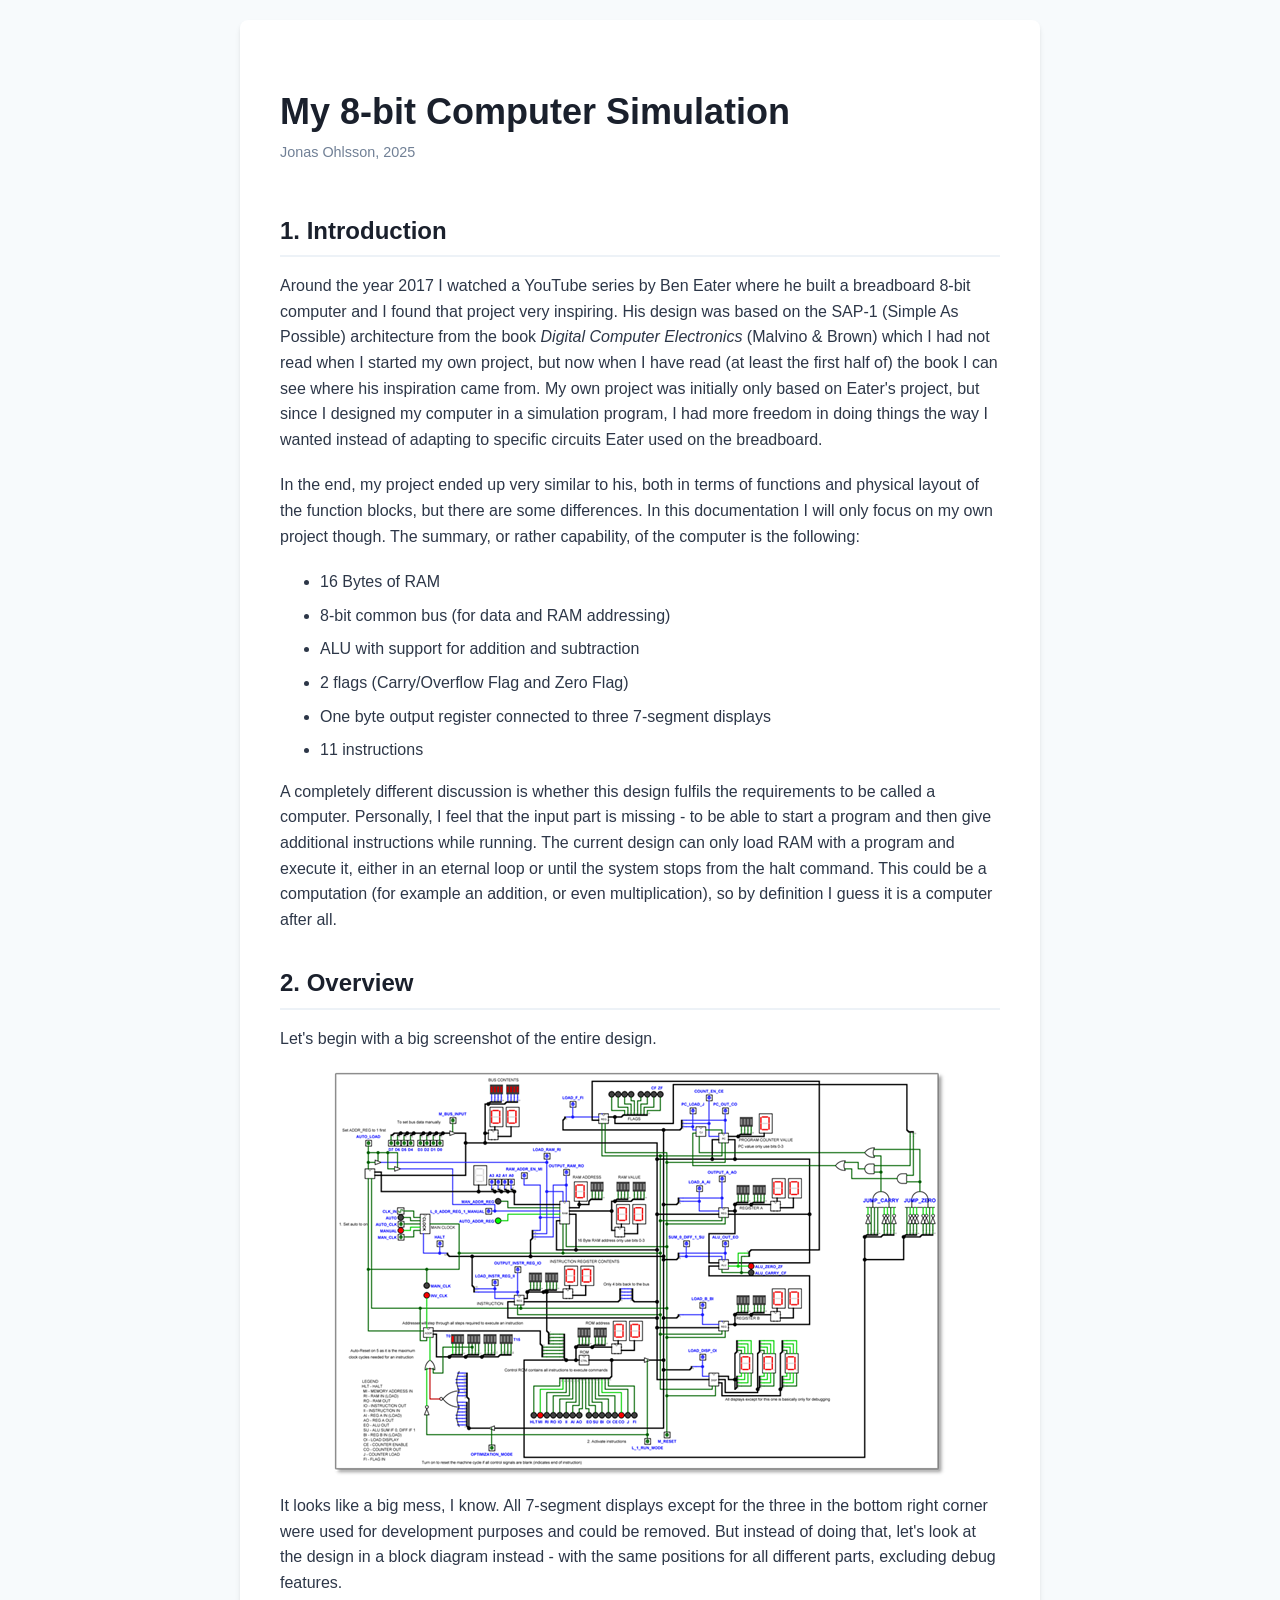
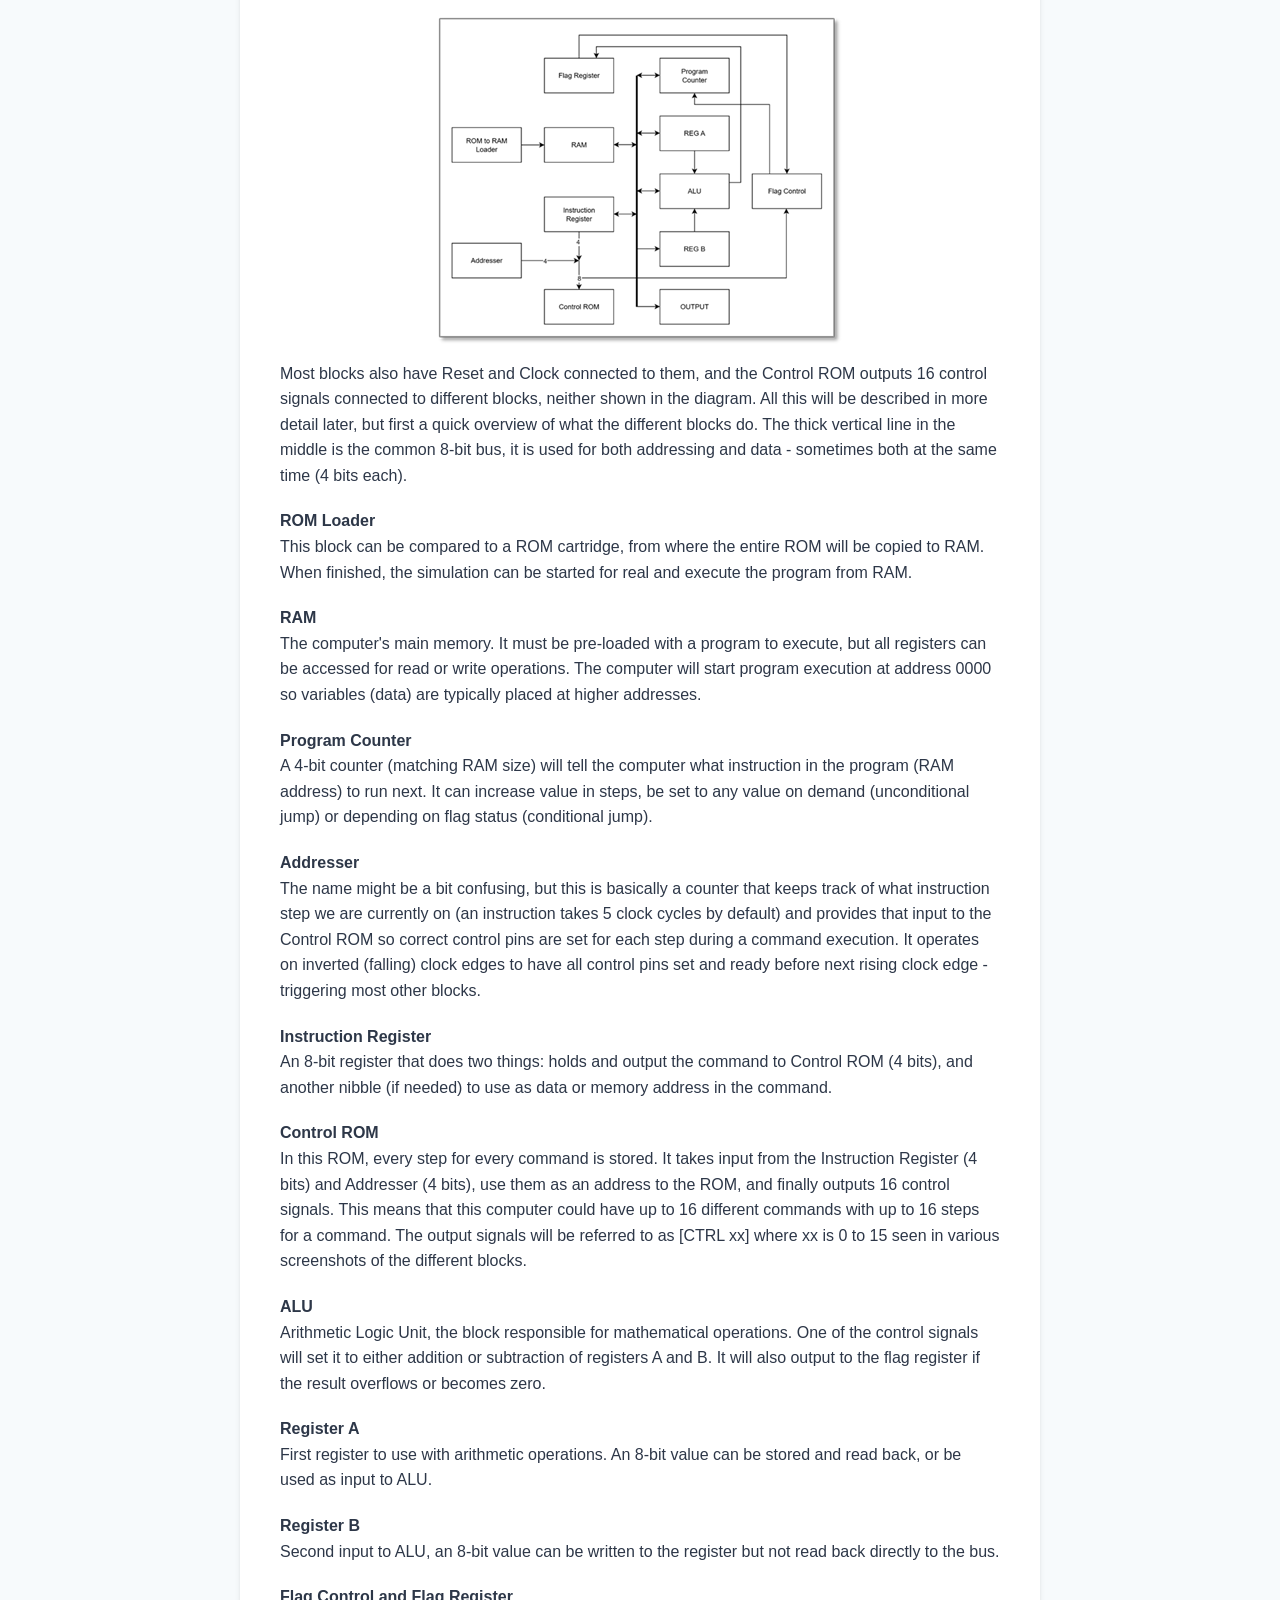
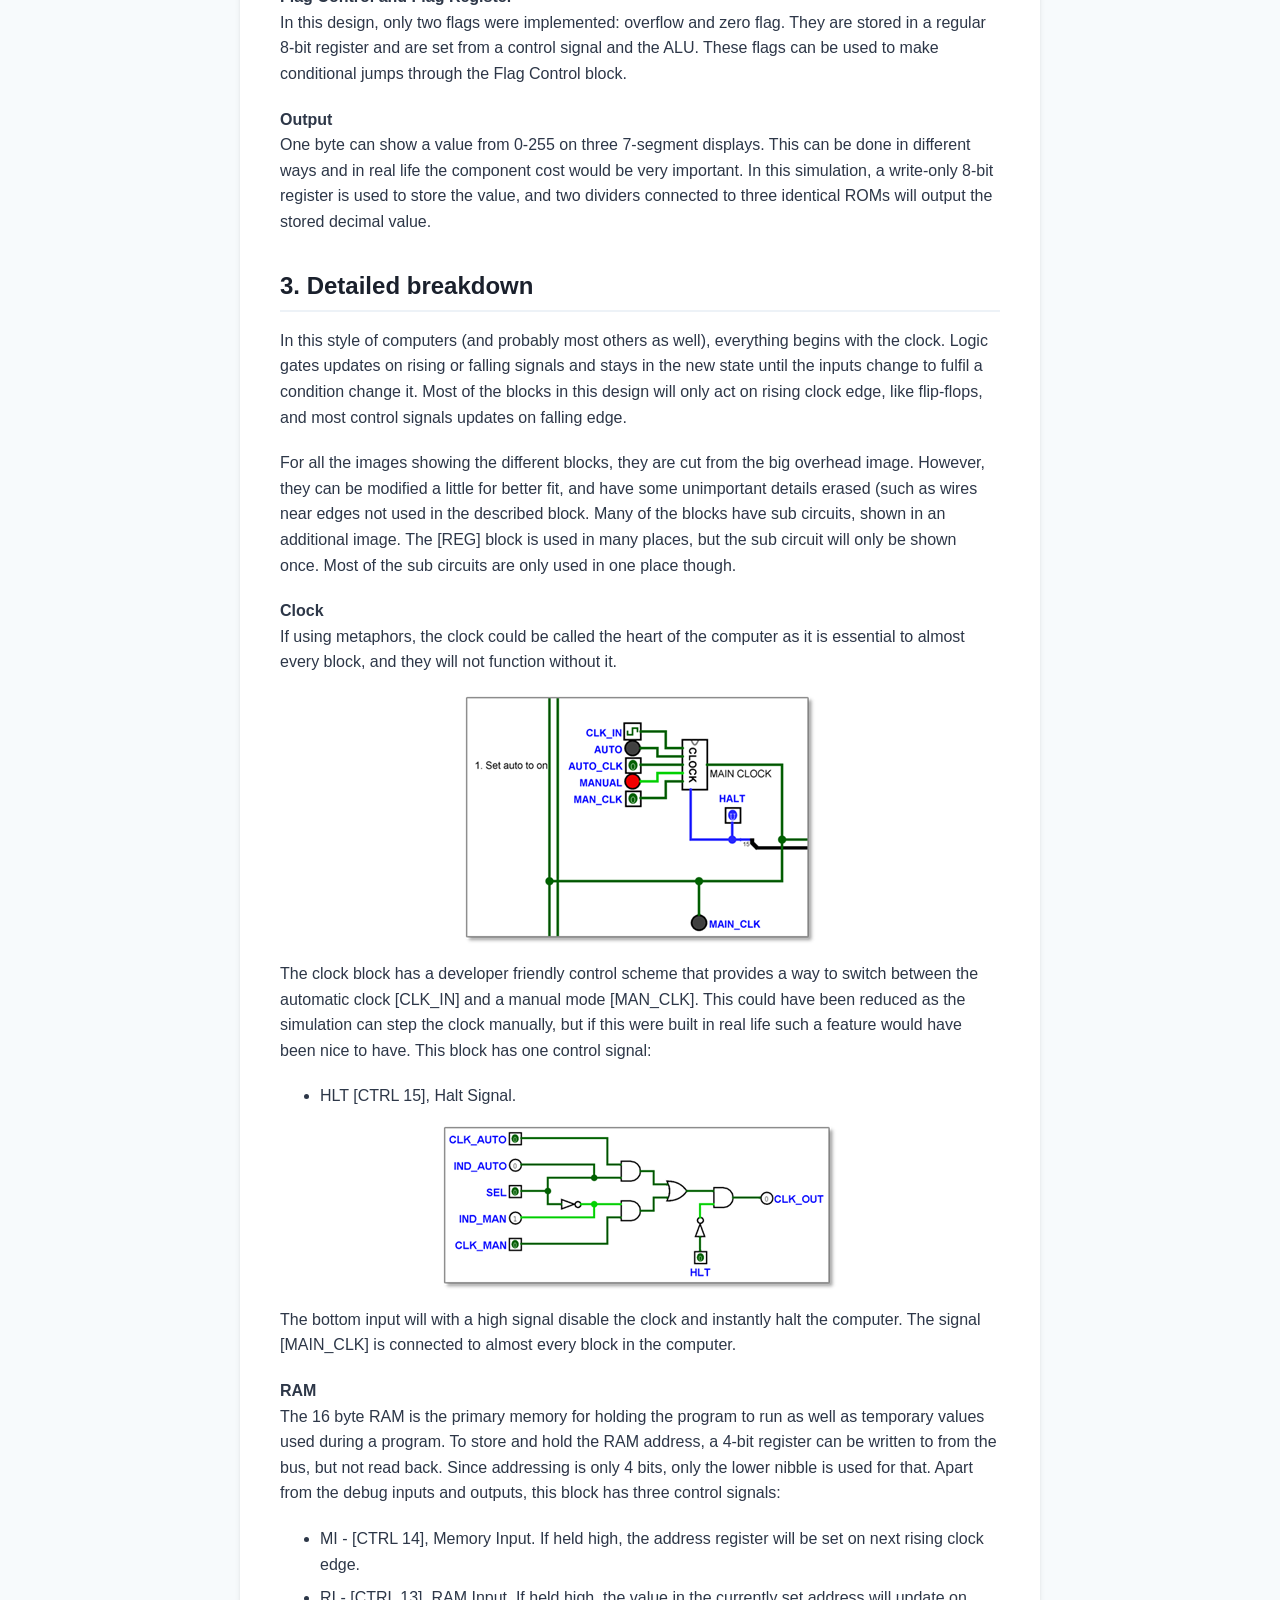
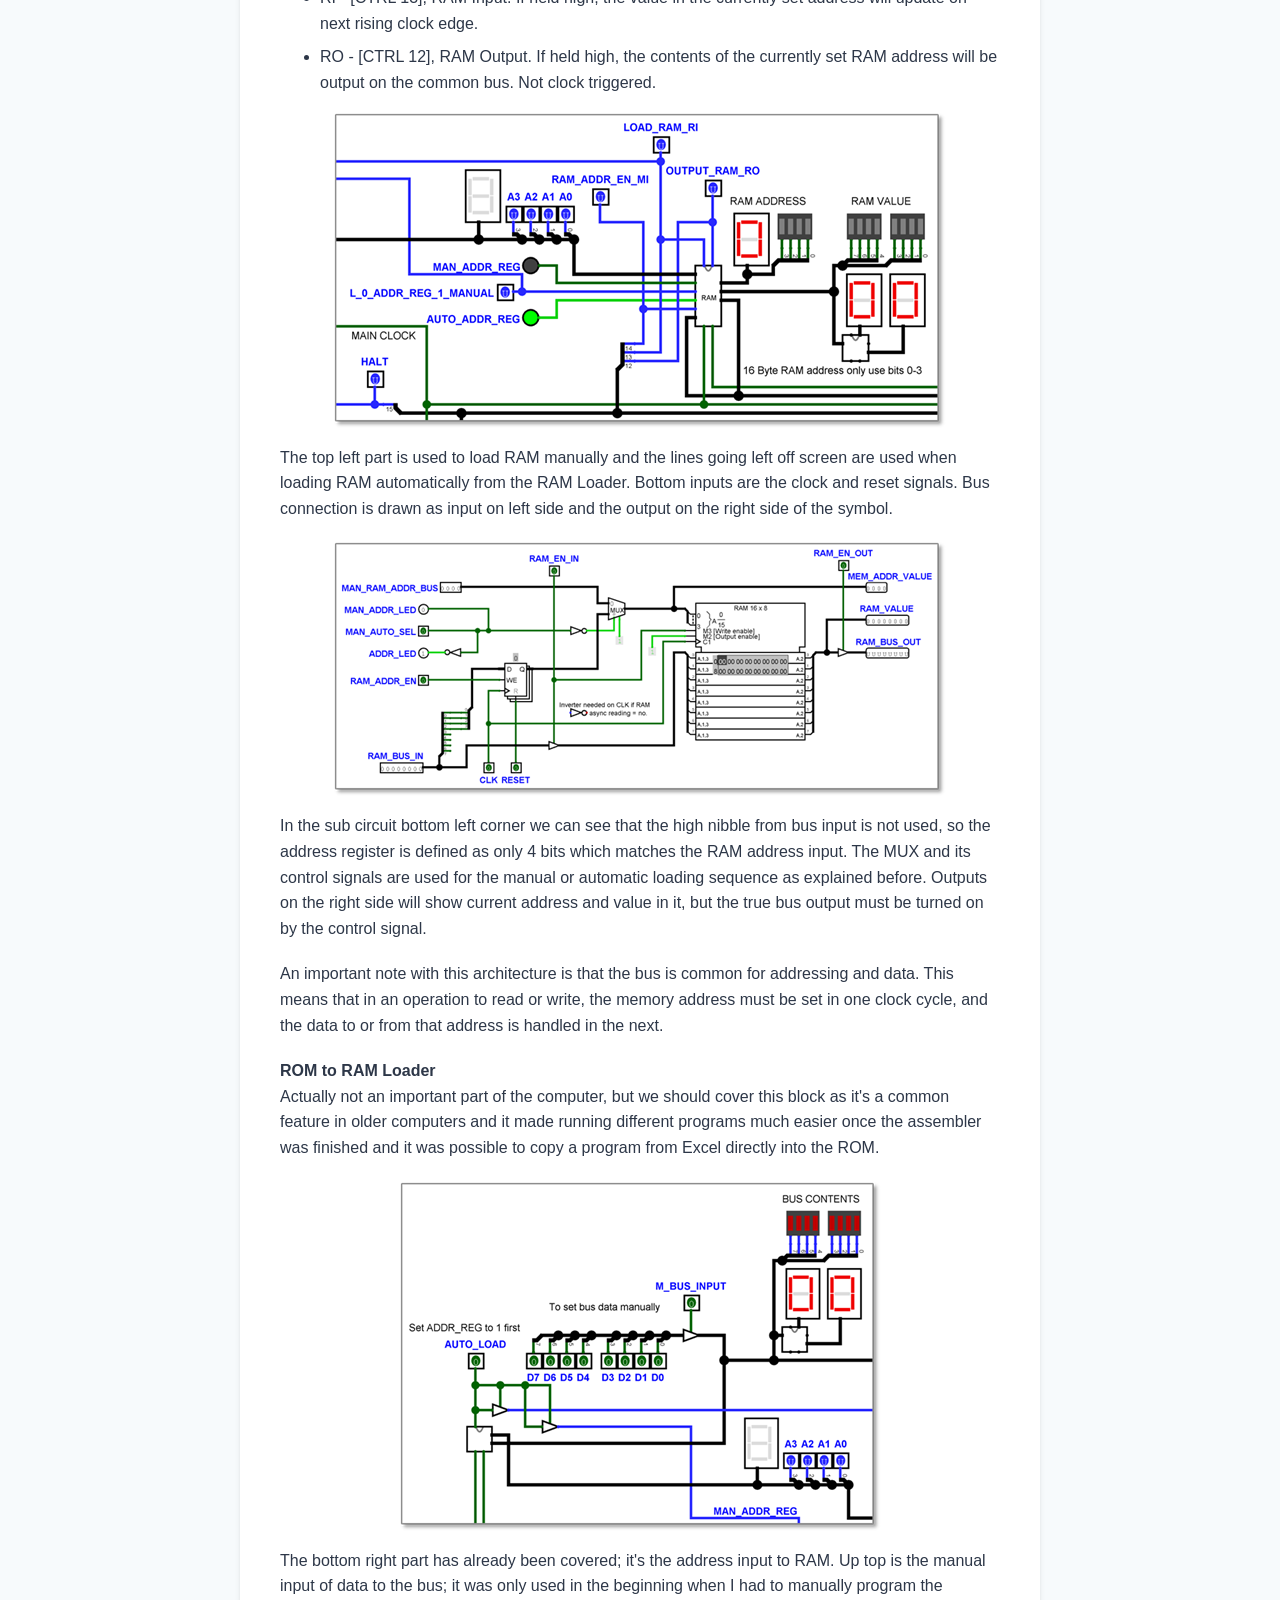
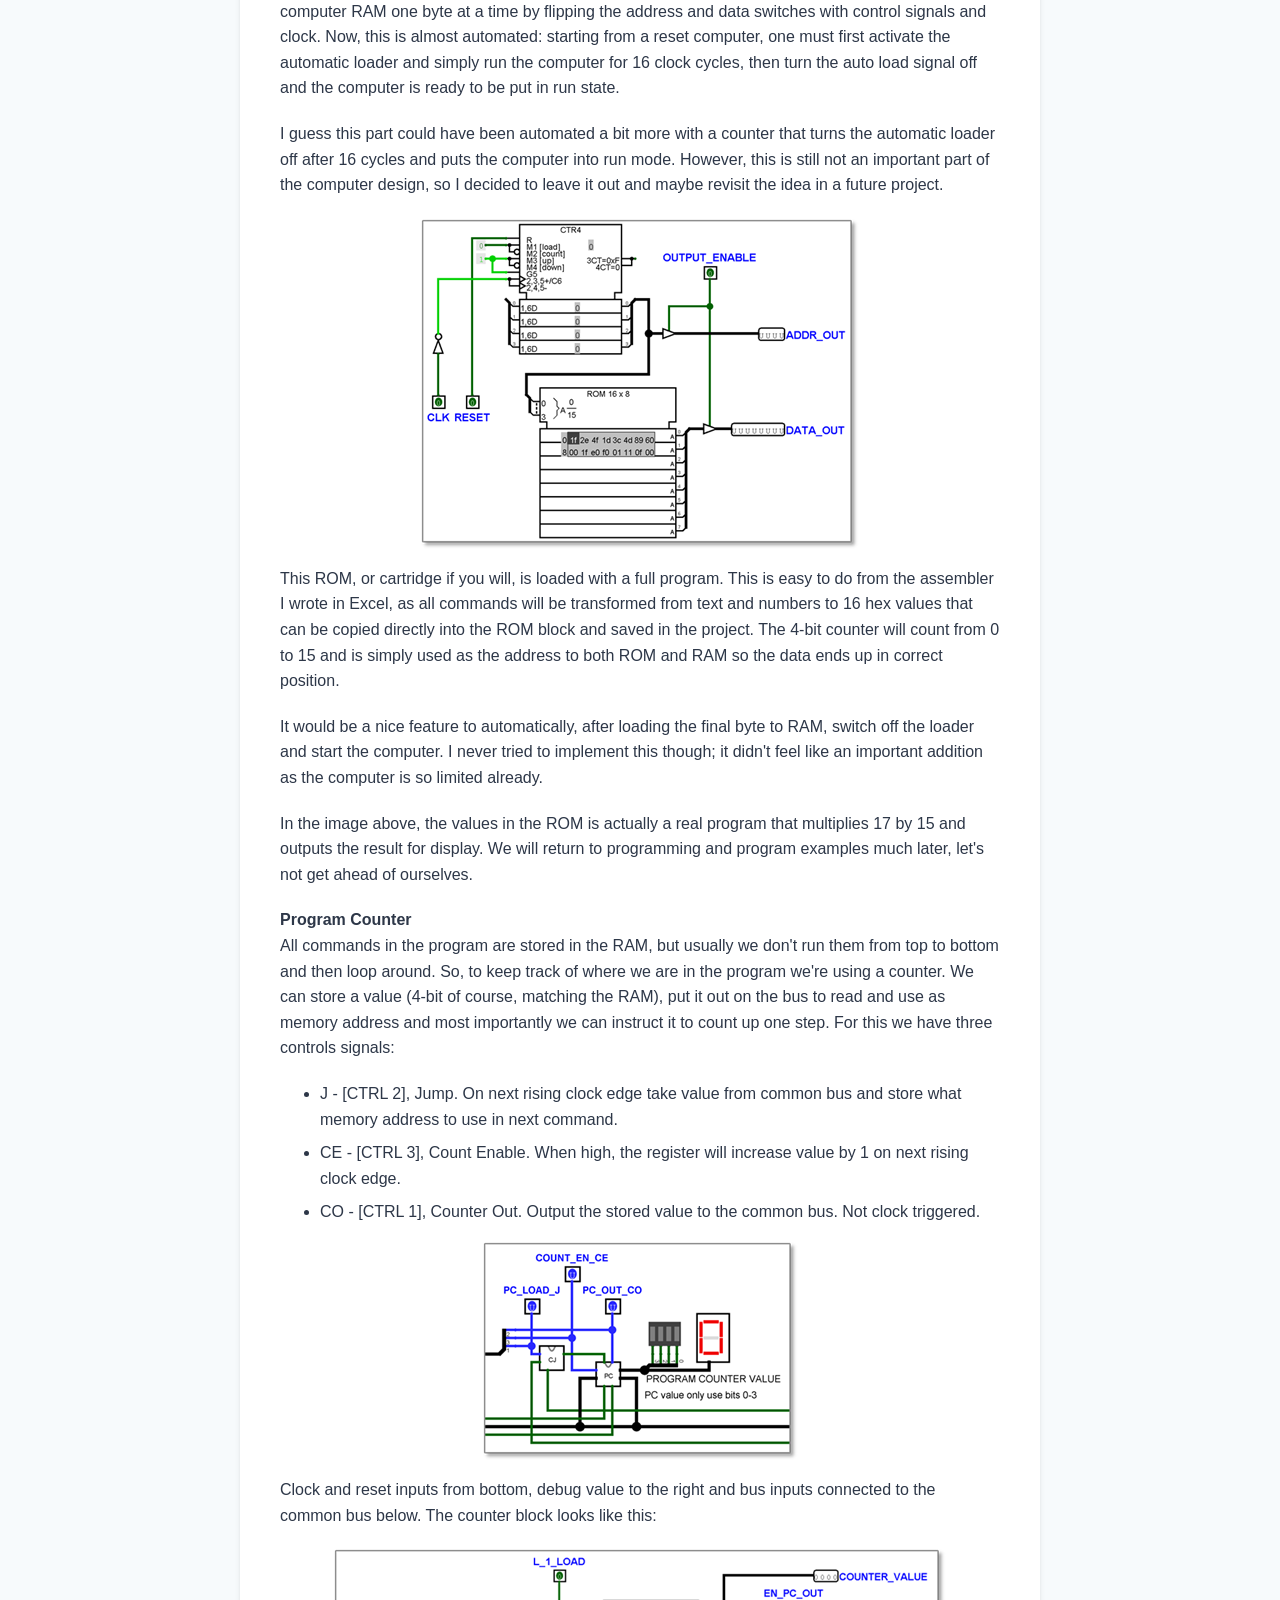
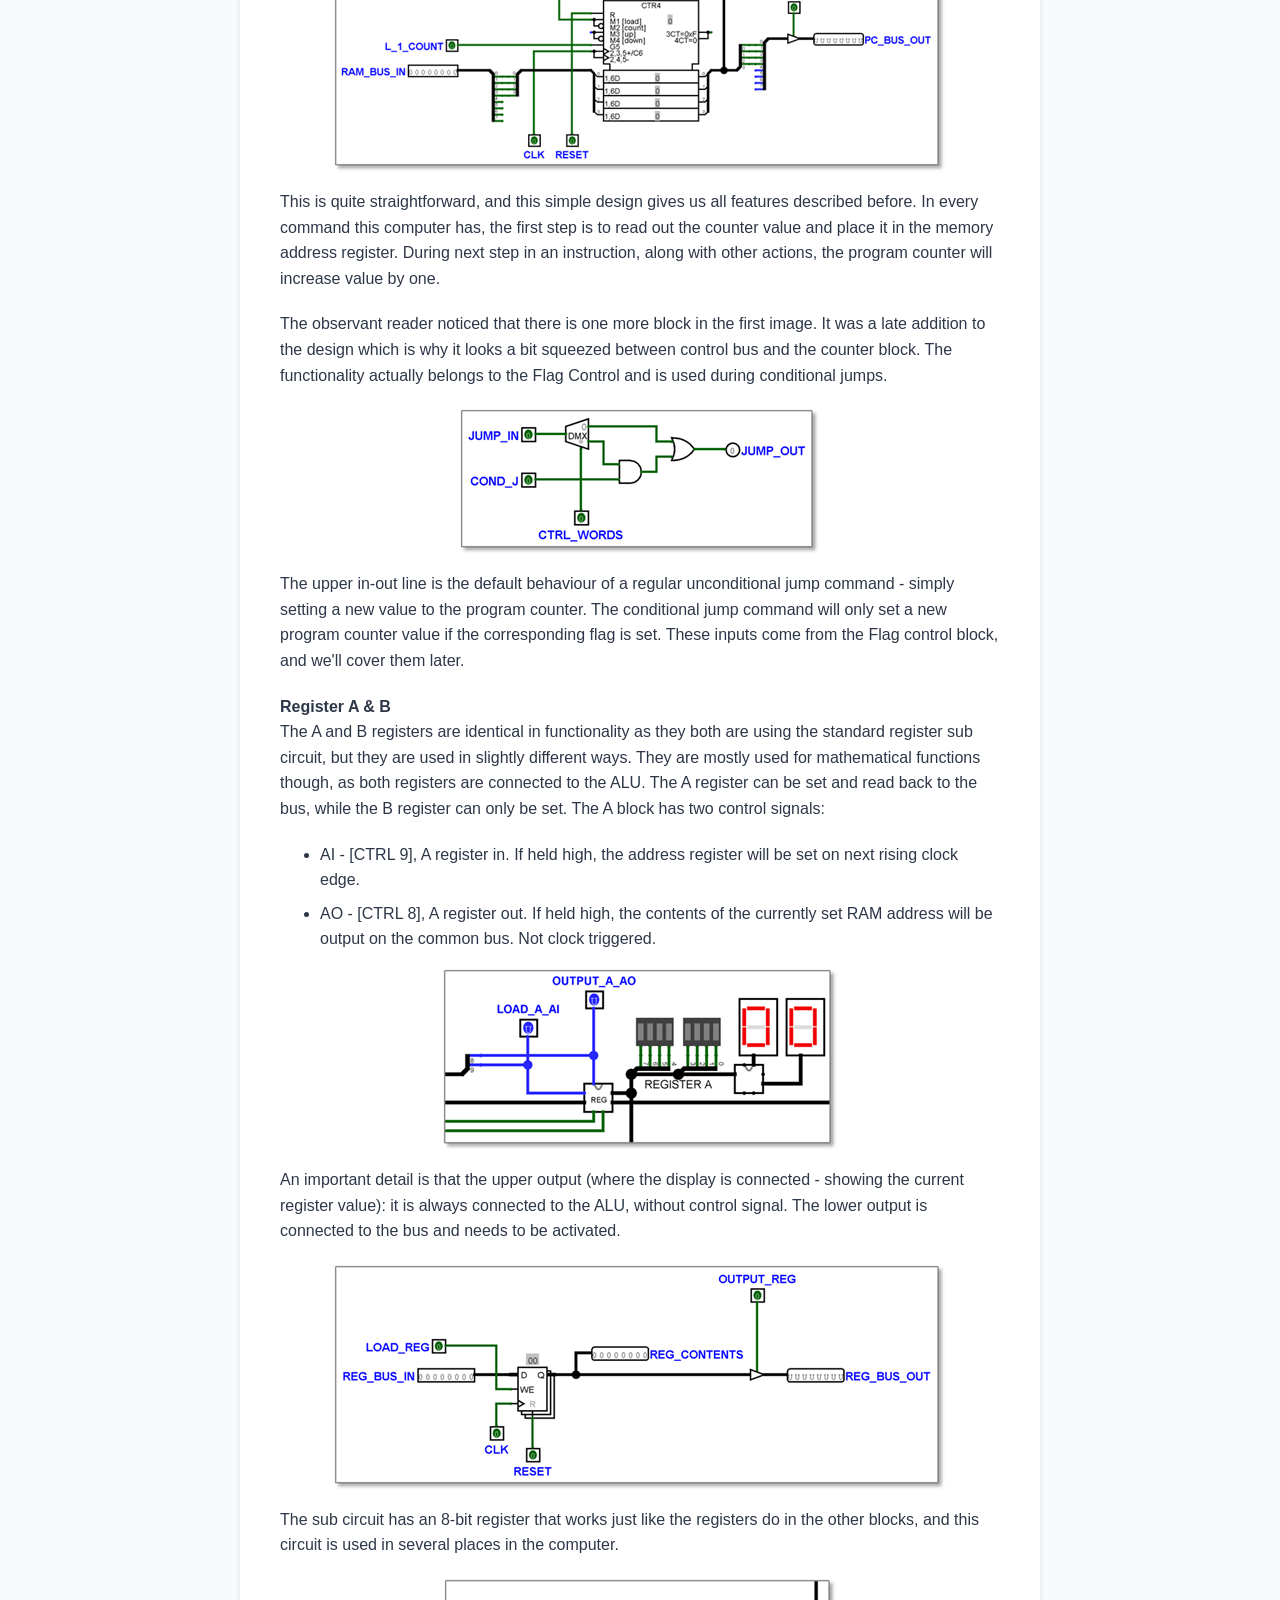
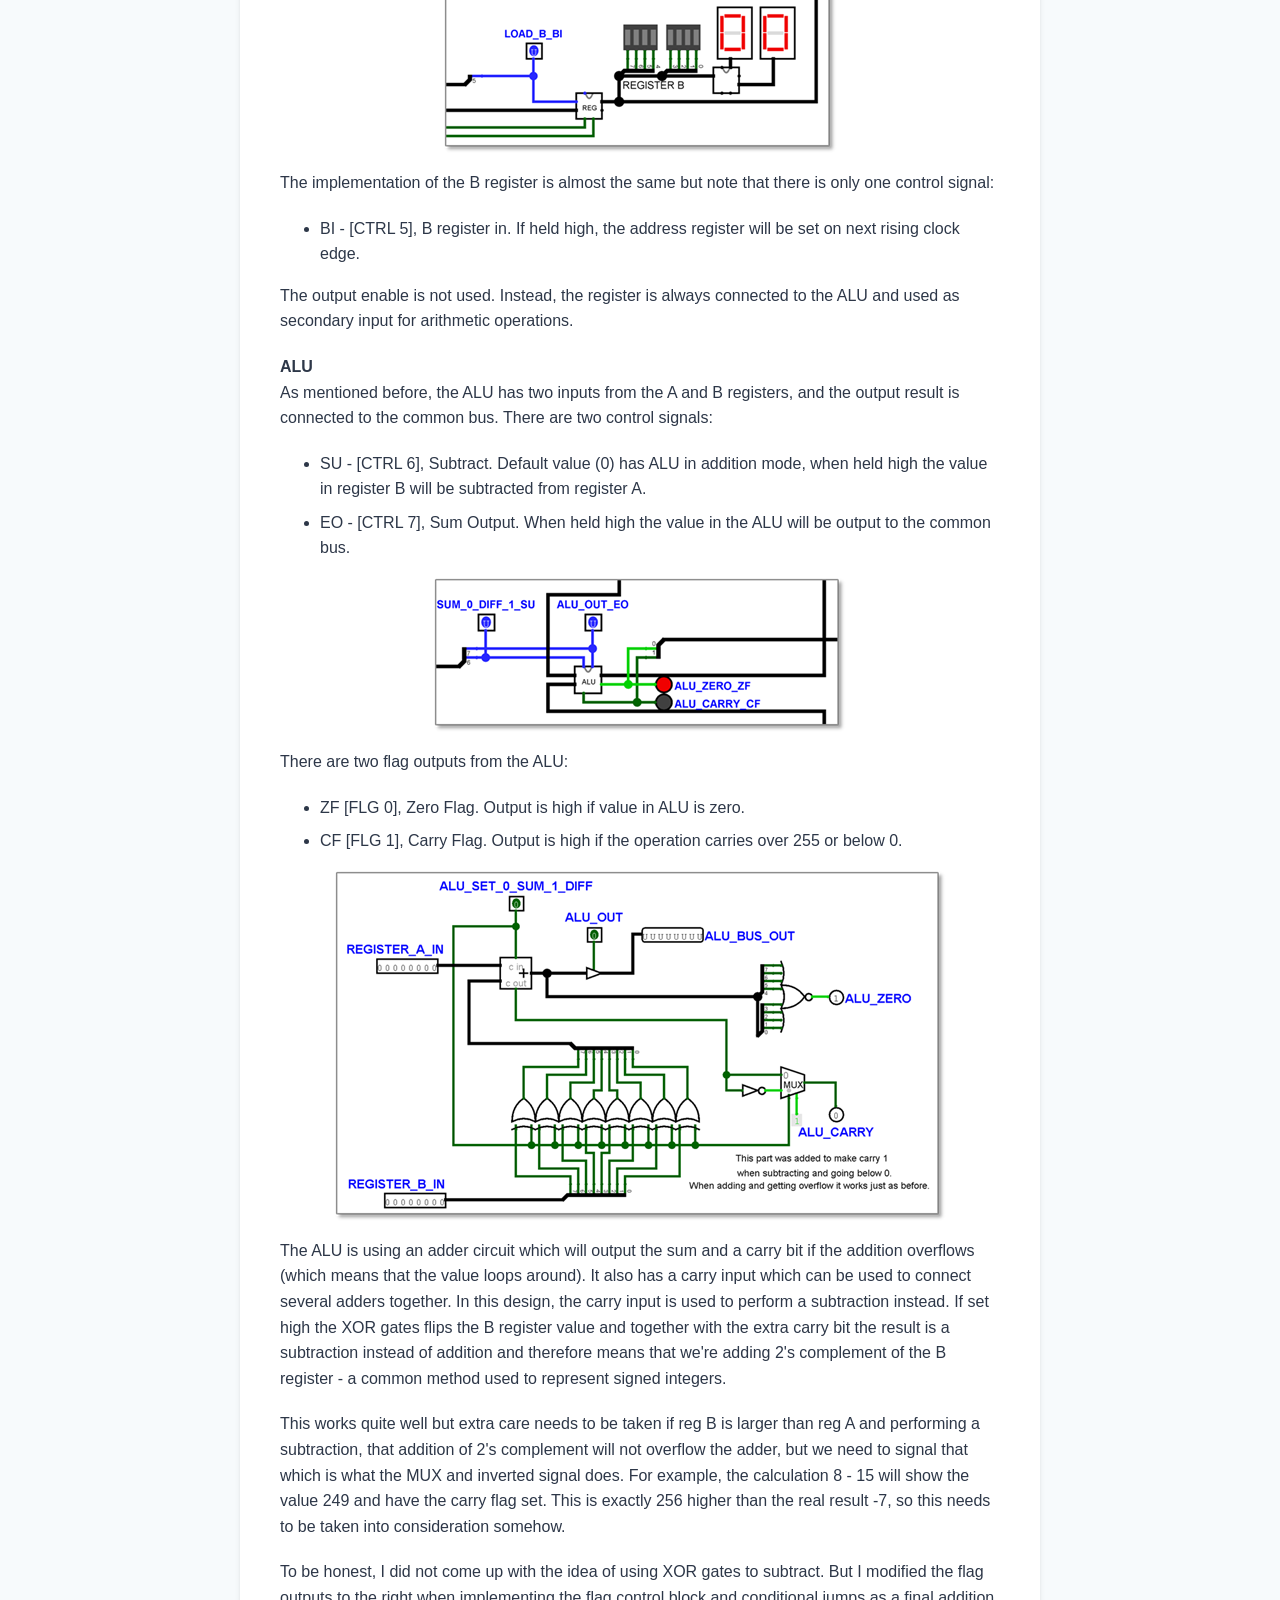
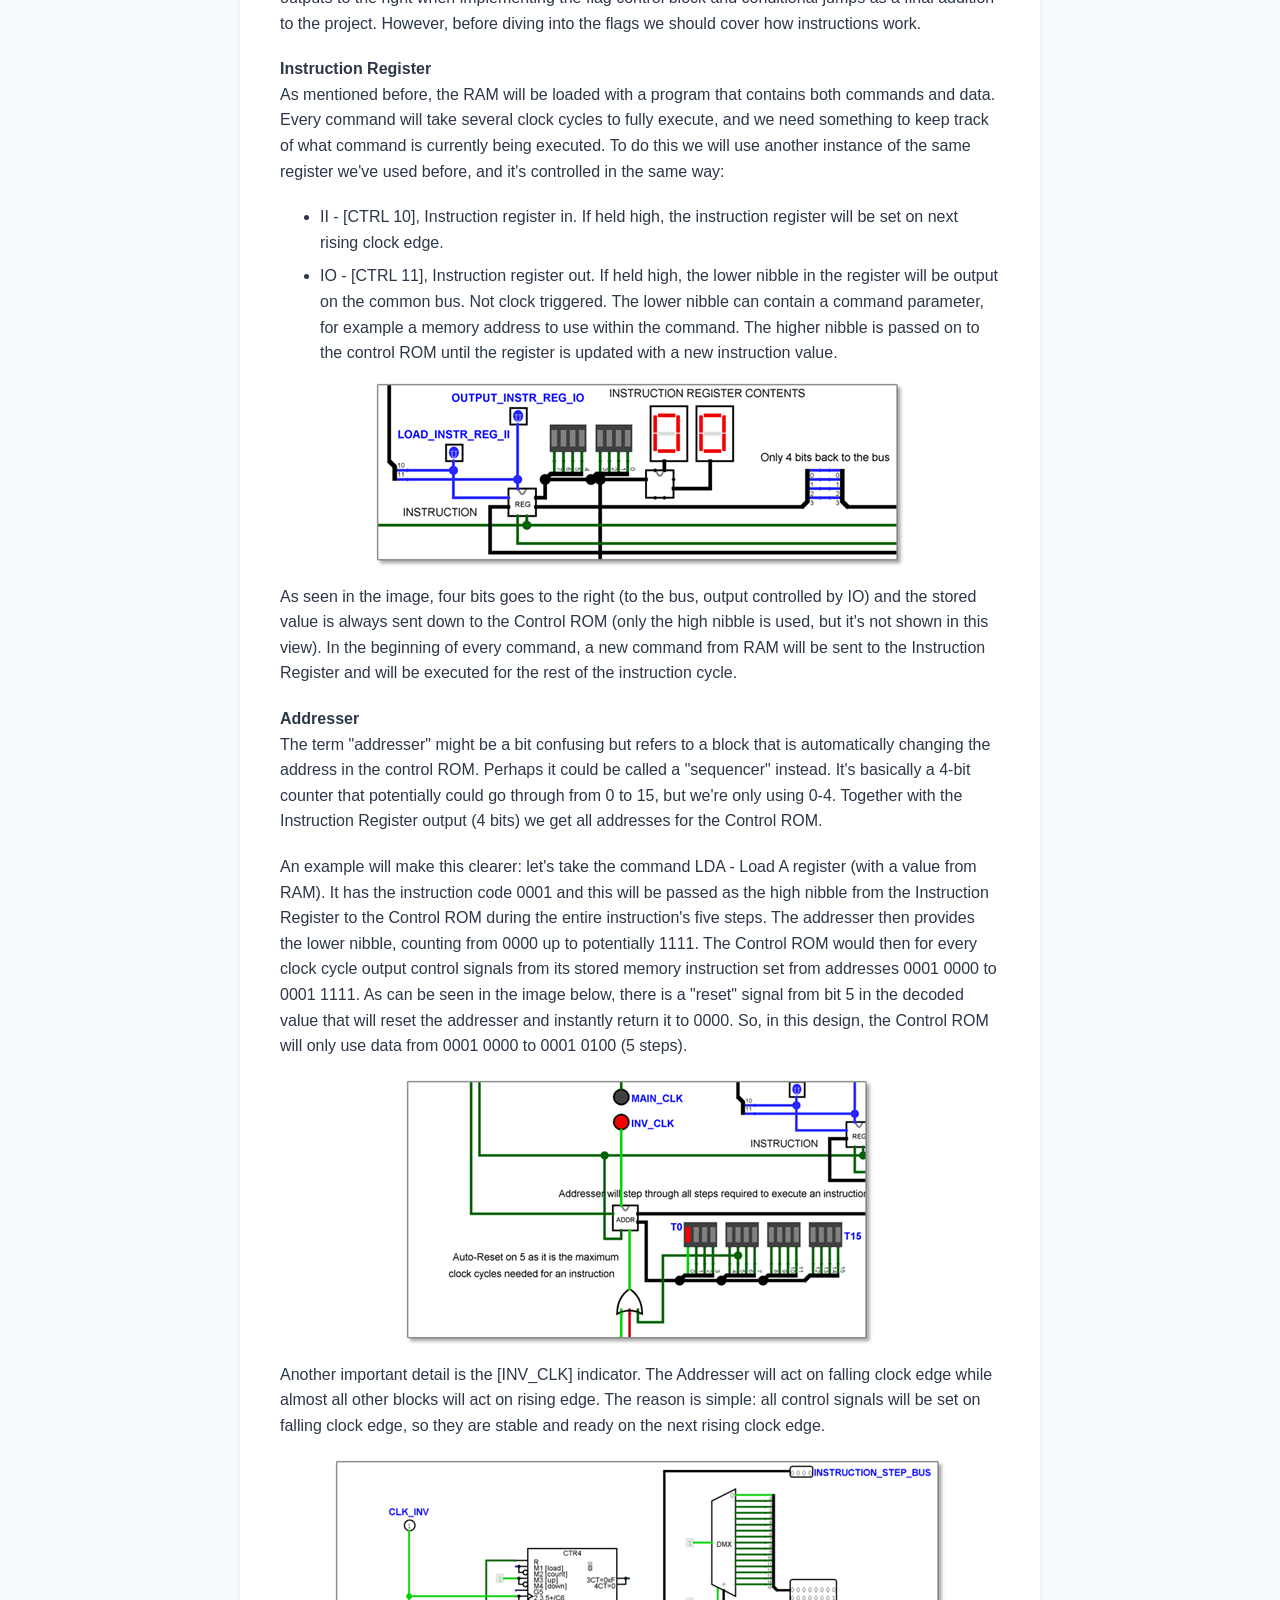
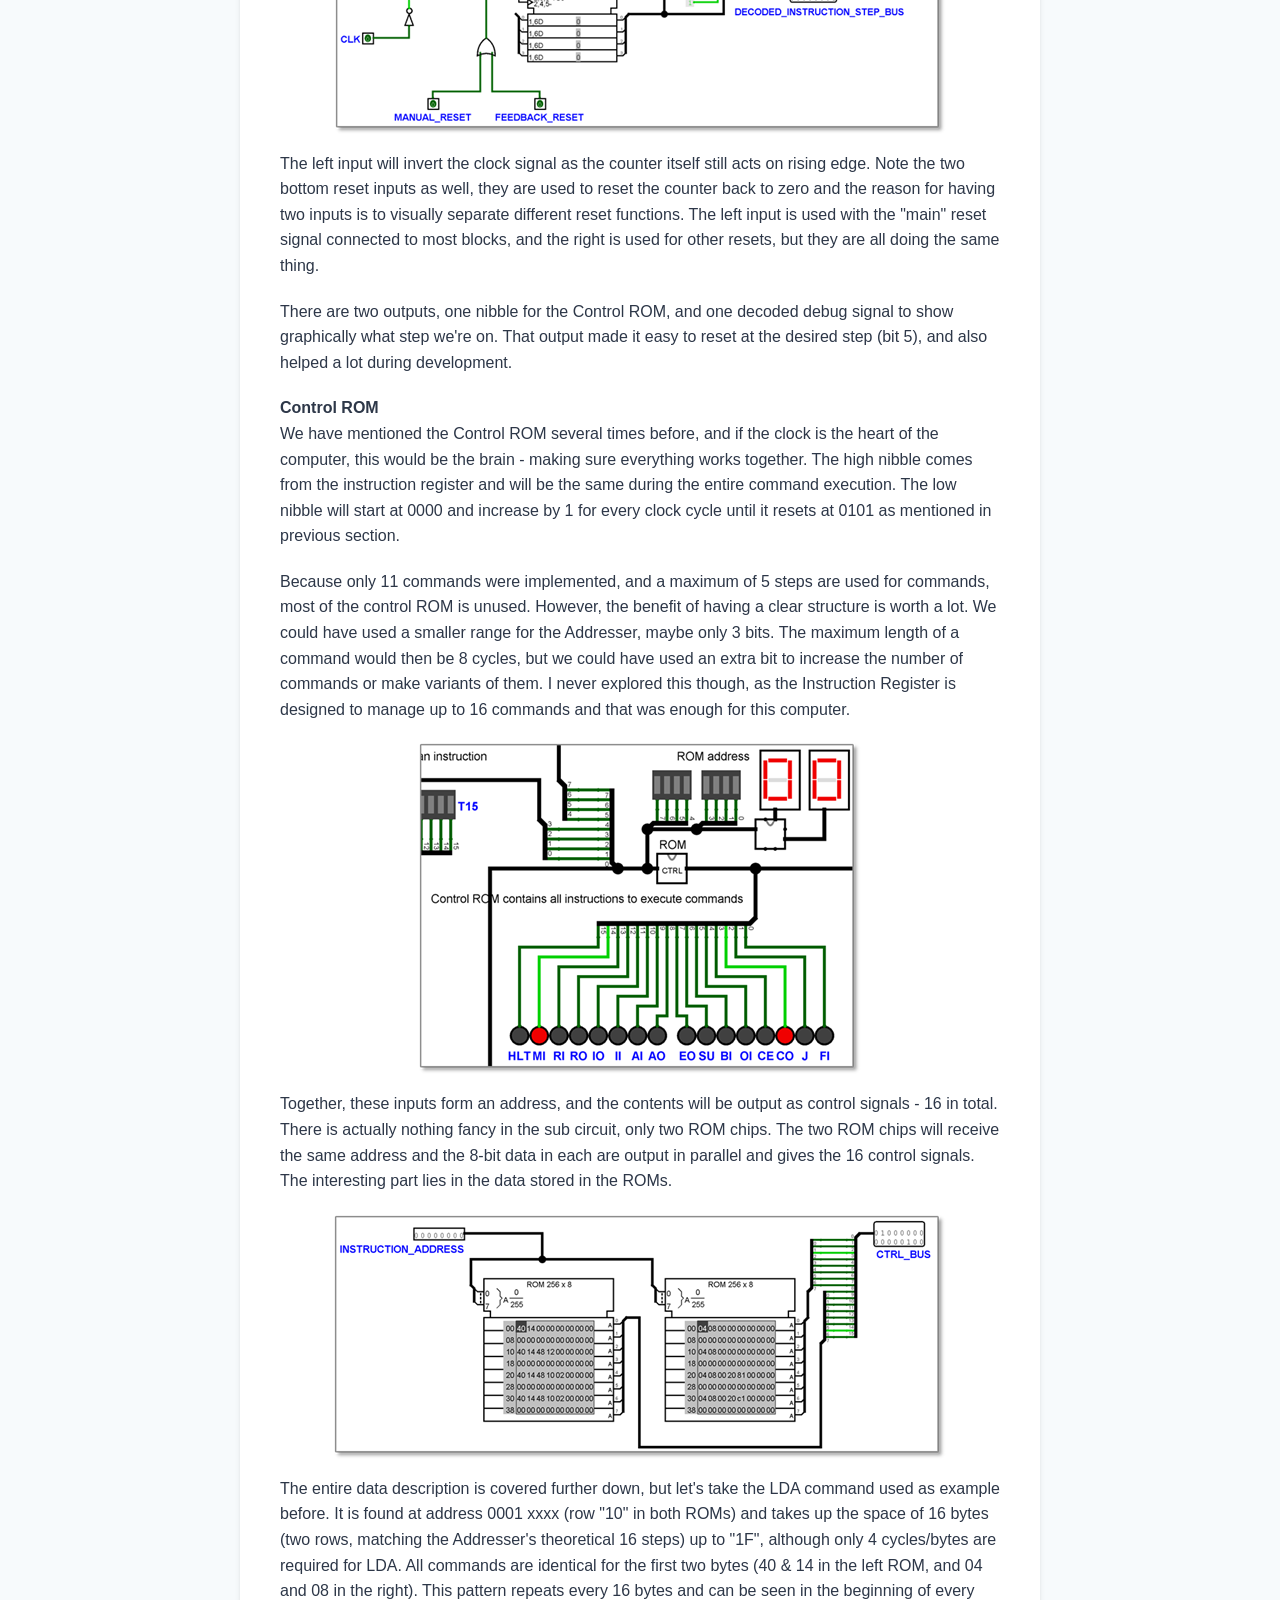
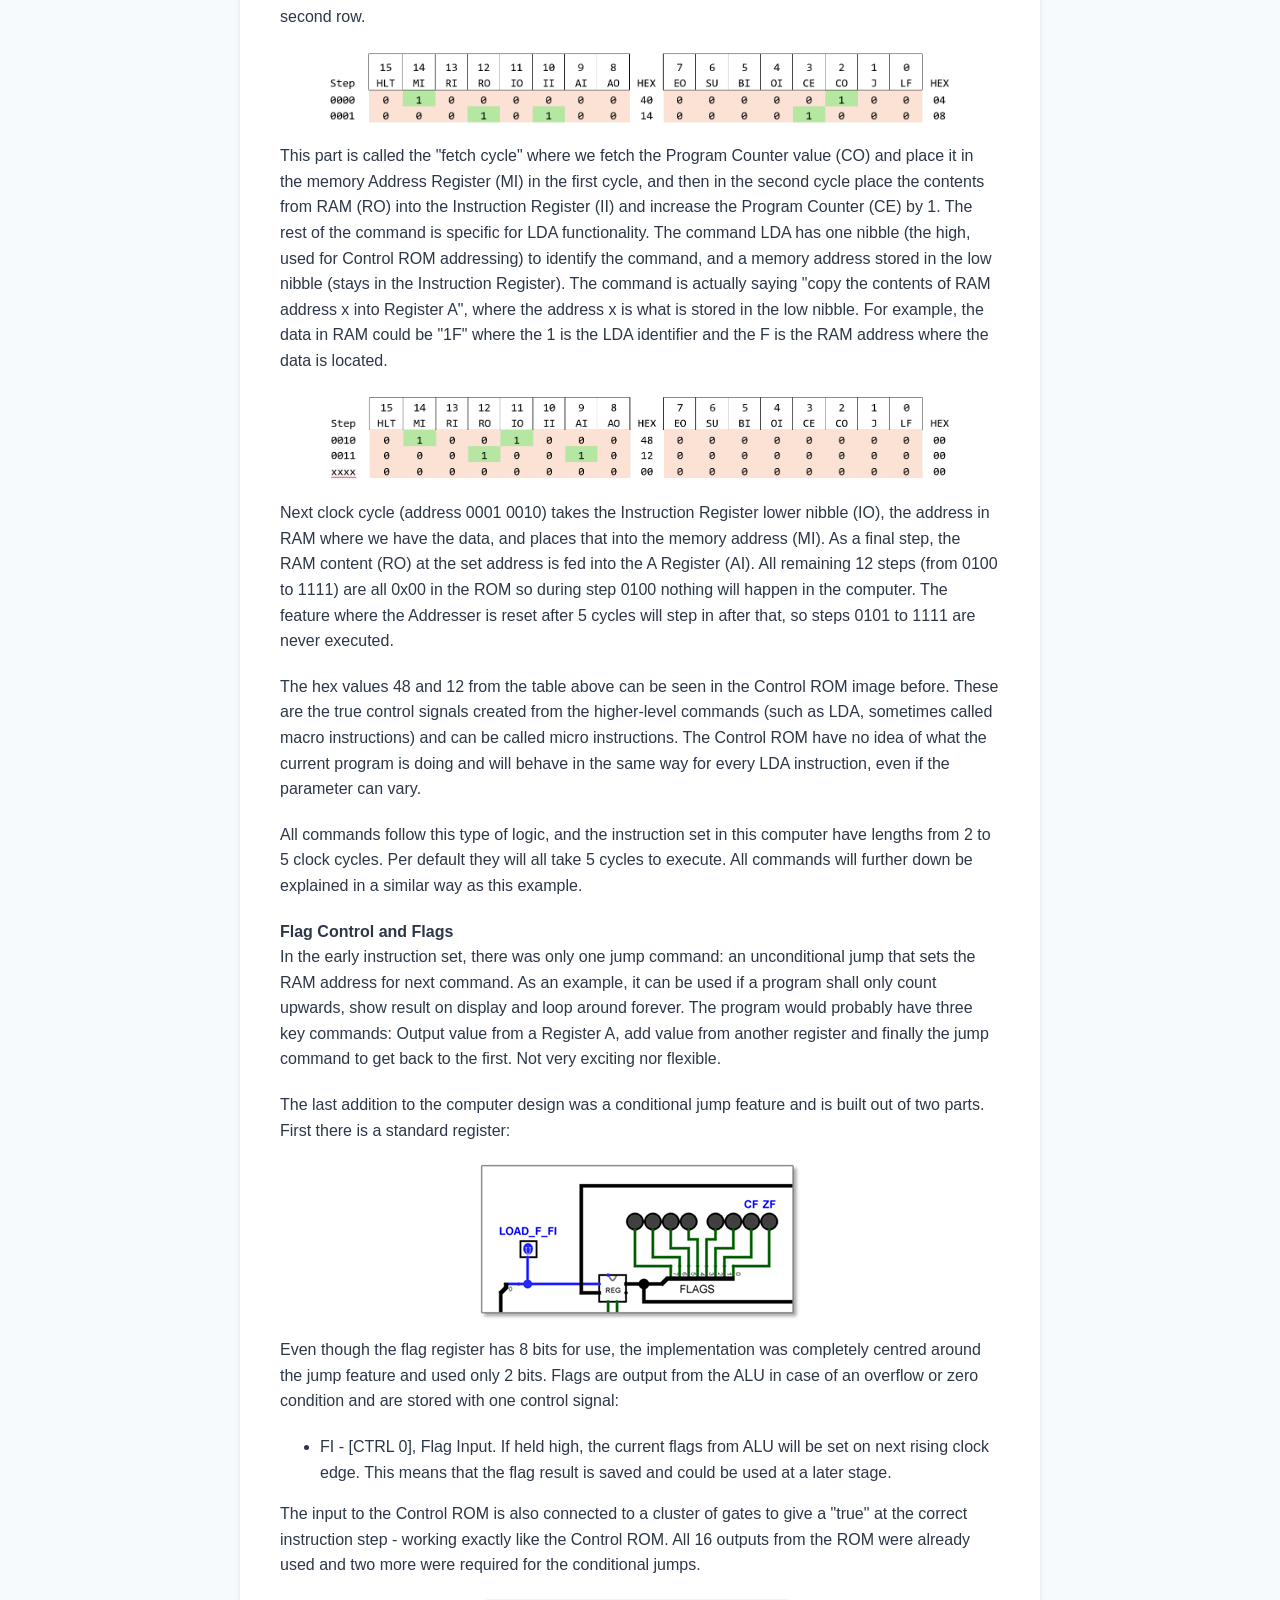
==== commit 487ed8b1: "New headers and relative css file" ====
--- a/8bitcomputer/index.html
+++ b/8bitcomputer/index.html
@@ -4,787 +4,786 @@
 	<meta charset="UTF-8">
 	<meta name="viewport" content="width=device-width, initial-scale=1.0">
 	<title>8-bit Computer Simulation</title>
-	<link rel="stylesheet" href="styles.css">
+	<link rel="stylesheet" href="../styles.css">
 </head>
 <body>
 
 <article>
-	<h1 style="text-align: center; font-family:Aptos,sans-serif">My 8-bit Computer Simulation</h1>
-	<p style="text-align: center;">Jonas Ohlsson, 2025</p>
-	<p><br></p>
-	<p><strong>1. Introduction</strong></p>
-	
-	<p>Around the year 2017 I watched a YouTube series by Ben Eater where he built a breadboard 8-bit computer and I found that project very inspiring. His design was based on the SAP-1 (Simple As Possible) architecture from the book <em>Digital Computer Electronics</em> (Malvino & Brown) which I had not read when I started my own project, but now when I have read (at least the first half of) the book I can see where his inspiration came from. My own project was initially only based on Eater's project, but since I designed my computer in a simulation program, I had more freedom in doing things the way I wanted instead of adapting to specific circuits Eater used on the breadboard.</p>
-	
-	<p>In the end, my project ended up very similar to his, both in terms of functions and physical layout of the function blocks, but there are some differences. In this documentation I will only focus on my own project though. The summary, or rather capability, of the computer is the following:</p>
-	
-	<ul>
-		<li>16 Bytes of RAM</li>
-		<li>8-bit common bus (for data and RAM addressing)</li>
-		<li>ALU with support for addition and subtraction</li>
-		<li>2 flags (Carry/Overflow Flag and Zero Flag)</li>
-		<li>One byte output register connected to three 7-segment displays</li>
-		<li>11 instructions</li>
-	</ul>
-	
-	<p>A completely different discussion is whether this design fulfils the requirements to be called a computer. Personally, I feel that the input part is missing - to be able to start a program and then give additional instructions while running. The current design can only load RAM with a program and execute it, either in an eternal loop or until the system stops from the halt command. This could be a computation (for example an addition, or even multiplication), so by definition I guess it is a computer after all.</p>
-	
-	<p><br></p>
-	<p><strong>2. Overview</strong></p>
-	
-	<p>Let's begin with a big screenshot of the entire design.</p>
-	
-	<img class="thumbnail" src="image002.png" data-high-res="image001-2.png" style="cursor: pointer;">
-	<div id="imageModal" style="display: none; position: fixed; top: 0; left: 0; width: 100%; height: 100%; background-color: rgba(0,0,0,0.8); justify-content: center; align-items: center; z-index: 1000;">
-		<span id="closeButton" style="position: absolute; top: 20px; right: 30px; font-size: 40px; color: white; cursor: pointer;">&times;</span>
-		<img id="fullSizeImage" src="" alt="Full size image" style="max-width: 90%; max-height: 90%;">
-	</div>
-	
-	<p>It looks like a big mess, I know. All 7-segment displays except for the three in the bottom right corner were used for development purposes and could be removed. But instead of doing that, let's look at the design in a block diagram instead - with the same positions for all different parts, excluding debug features.</p>
-	
-	<img class="thumbnail" src="image004.png" data-high-res="image003-2.png" style="cursor: pointer;">
-	<div id="imageModal" style="display: none; position: fixed; top: 0; left: 0; width: 100%; height: 100%; background-color: rgba(0,0,0,0.8); justify-content: center; align-items: center; z-index: 1000;">
-		<span id="closeButton" style="position: absolute; top: 20px; right: 30px; font-size: 40px; color: white; cursor: pointer;">&times;</span>
-		<img id="fullSizeImage" src="" alt="Full size image" style="max-width: 90%; max-height: 90%;">
-	</div>
-	
-	<p>Most blocks also have Reset and Clock connected to them, and the Control ROM outputs 16 control signals connected to different blocks, neither shown in the diagram. All this will be described in more detail later, but first a quick overview of what the different blocks do. The thick vertical line in the middle is the common 8-bit bus, it is used for both addressing and data - sometimes both at the same time (4 bits each).</p>
-	
-	<p><strong>ROM Loader</strong>
-	<br>This block can be compared to a ROM cartridge, from where the entire ROM will be copied to RAM. When finished, the simulation can be started for real and execute the program from RAM.</p>
-	
-	<p><strong>RAM</strong>
-	<br>The computer's main memory. It must be pre-loaded with a program to execute, but all registers can be accessed for read or write operations. The computer will start program execution at address 0000 so variables (data) are typically placed at higher addresses.</p>
-	
-	<p><strong>Program Counter</strong>
-	<br>A 4-bit counter (matching RAM size) will tell the computer what instruction in the program (RAM address) to run next. It can increase value in steps, be set to any value on demand (unconditional jump) or depending on flag status (conditional jump).</p>
-	
-	<p><strong>Addresser</strong>
-	<br>The name might be a bit confusing, but this is basically a counter that keeps track of what instruction step we are currently on (an instruction takes 5 clock cycles by default) and provides that input to the Control ROM so correct control pins are set for each step during a command execution. It operates on inverted (falling) clock edges to have all control pins set and ready before next rising clock edge - triggering most other blocks.</p>
-	
-	<p><strong>Instruction Register</strong>
-	<br>An 8-bit register that does two things: holds and output the command to Control ROM (4 bits), and another nibble (if needed) to use as data or memory address in the command.</p>
-	
-	<p><strong>Control ROM</strong>
-	<br>In this ROM, every step for every command is stored. It takes input from the Instruction Register (4 bits) and Addresser (4 bits), use them as an address to the ROM, and finally outputs 16 control signals. This means that this computer could have up to 16 different commands with up to 16 steps for a command. The output signals will be referred to as [CTRL xx] where xx is 0 to 15 seen in various screenshots of the different blocks.</p>
-	
-	<p><strong>ALU</strong>
-	<br>Arithmetic Logic Unit, the block responsible for mathematical operations. One of the control signals will set it to either addition or subtraction of registers A and B. It will also output to the flag register if the result overflows or becomes zero.</p>
-	
-	<p><strong>Register A</strong>
-	<br>First register to use with arithmetic operations. An 8-bit value can be stored and read back, or be used as input to ALU.</p>
-	
-	<p><strong>Register B</strong>
-	<br>Second input to ALU, an 8-bit value can be written to the register but not read back directly to the bus.</p>
-	
-	<p><strong>Flag Control and Flag Register</strong>
-	<br>In this design, only two flags were implemented: overflow and zero flag. They are stored in a regular 8-bit register and are set from a control signal and the ALU. These flags can be used to make conditional jumps through the Flag Control block.</p>
-	
-	<p><strong>Output</strong>
-	<br>One byte can show a value from 0-255 on three 7-segment displays. This can be done in different ways and in real life the component cost would be very important. In this simulation, a write-only 8-bit register is used to store the value, and two dividers connected to three identical ROMs will output the stored decimal value.</p>
-	
-	<p><br></p>
-	<p><strong>3. Detailed breakdown</strong></p>
-	
-	<p>In this style of computers (and probably most others as well), everything begins with the clock. Logic gates updates on rising or falling signals and stays in the new state until the inputs change to fulfil a condition change it. Most of the blocks in this design will only act on rising clock edge, like flip-flops, and most control signals updates on falling edge.</p>
-	
-	<p>For all the images showing the different blocks, they are cut from the big overhead image. However, they can be modified a little for better fit, and have some unimportant details erased (such as wires near edges not used in the described block. Many of the blocks have sub circuits, shown in an additional image. The [REG] block is used in many places, but the sub circuit will only be shown once. Most of the sub circuits are only used in one place though.</p>
-	
-	<p><strong>Clock</strong>
-	<br>If using metaphors, the clock could be called the heart of the computer as it is essential to almost every block, and they will not function without it.</p>
-	
-	<img class="thumbnail" src="image006.png" data-high-res="image005-2.png" style="cursor: pointer;">
-	<div id="imageModal" style="display: none; position: fixed; top: 0; left: 0; width: 100%; height: 100%; background-color: rgba(0,0,0,0.8); justify-content: center; align-items: center; z-index: 1000;">
-		<span id="closeButton" style="position: absolute; top: 20px; right: 30px; font-size: 40px; color: white; cursor: pointer;">&times;</span>
-		<img id="fullSizeImage" src="" alt="Full size image" style="max-width: 90%; max-height: 90%;">
-	</div>
-	
-	<p>The clock block has a developer friendly control scheme that provides a way to switch between the automatic clock [CLK_IN] and a manual mode [MAN_CLK]. This could have been reduced as the simulation can step the clock manually, but if this were built in real life such a feature would have been nice to have. This block has one control signal:</p>
-	
-	<ul>
-		<li>HLT [CTRL 15], Halt Signal.</li>
-	</ul>
-	
-	<img class="thumbnail" src="image008.png" data-high-res="image007-2.png" style="cursor: pointer;">
-	<div id="imageModal" style="display: none; position: fixed; top: 0; left: 0; width: 100%; height: 100%; background-color: rgba(0,0,0,0.8); justify-content: center; align-items: center; z-index: 1000;">
-		<span id="closeButton" style="position: absolute; top: 20px; right: 30px; font-size: 40px; color: white; cursor: pointer;">&times;</span>
-		<img id="fullSizeImage" src="" alt="Full size image" style="max-width: 90%; max-height: 90%;">
-	</div>
-	
-	<p>The bottom input will with a high signal disable the clock and instantly halt the computer. The signal [MAIN_CLK] is connected to almost every block in the computer.</p>
-	
-	<p><strong>RAM</strong>
-	<br>The 16 byte RAM is the primary memory for holding the program to run as well as temporary values used during a program. To store and hold the RAM address, a 4-bit register can be written to from the bus, but not read back. Since addressing is only 4 bits, only the lower nibble is used for that. Apart from the debug inputs and outputs, this block has three control signals:</p>
-	
-	<ul>
-		<li>MI - [CTRL 14], Memory Input. If held high, the address register will be set on next rising clock edge.</li>
-		<li>RI - [CTRL 13], RAM Input. If held high, the value in the currently set address will update on next rising clock edge.</li>
-		<li>RO - [CTRL 12], RAM Output. If held high, the contents of the currently set RAM address will be output on the common bus. Not clock triggered.</li>
-	</ul>
-	
-	<img class="thumbnail" src="image010.png" data-high-res="image009-2.png" style="cursor: pointer;">
-	<div id="imageModal" style="display: none; position: fixed; top: 0; left: 0; width: 100%; height: 100%; background-color: rgba(0,0,0,0.8); justify-content: center; align-items: center; z-index: 1000;">
-		<span id="closeButton" style="position: absolute; top: 20px; right: 30px; font-size: 40px; color: white; cursor: pointer;">&times;</span>
-		<img id="fullSizeImage" src="" alt="Full size image" style="max-width: 90%; max-height: 90%;">
-	</div>
-	
-	<p>The top left part is used to load RAM manually and the lines going left off screen are used when loading RAM automatically from the RAM Loader. Bottom inputs are the clock and reset signals. Bus connection is drawn as input on left side and the output on the right side of the symbol.</p>
-	
-	<img class="thumbnail" src="image012.png" data-high-res="image011-2.png" style="cursor: pointer;">
-	<div id="imageModal" style="display: none; position: fixed; top: 0; left: 0; width: 100%; height: 100%; background-color: rgba(0,0,0,0.8); justify-content: center; align-items: center; z-index: 1000;">
-		<span id="closeButton" style="position: absolute; top: 20px; right: 30px; font-size: 40px; color: white; cursor: pointer;">&times;</span>
-		<img id="fullSizeImage" src="" alt="Full size image" style="max-width: 90%; max-height: 90%;">
-	</div>
-	
-	<p>In the sub circuit bottom left corner we can see that the high nibble from bus input is not used, so the address register is defined as only 4 bits which matches the RAM address input. The MUX and its control signals are used for the manual or automatic loading sequence as explained before. Outputs on the right side will show current address and value in it, but the true bus output must be turned on by the control signal.</p>
-	
-	<p>An important note with this architecture is that the bus is common for addressing and data. This means that in an operation to read or write, the memory address must be set in one clock cycle, and the data to or from that address is handled in the next.</p>
-	
-	<p><strong>ROM to RAM Loader</strong>
-	<br>Actually not an important part of the computer, but we should cover this block as it's a common feature in older computers and it made running different programs much easier once the assembler was finished and it was possible to copy a program from Excel directly into the ROM.</p>
-	
-	<img class="thumbnail" src="image014.png" data-high-res="image013-2.png" style="cursor: pointer;">
-	<div id="imageModal" style="display: none; position: fixed; top: 0; left: 0; width: 100%; height: 100%; background-color: rgba(0,0,0,0.8); justify-content: center; align-items: center; z-index: 1000;">
-		<span id="closeButton" style="position: absolute; top: 20px; right: 30px; font-size: 40px; color: white; cursor: pointer;">&times;</span>
-		<img id="fullSizeImage" src="" alt="Full size image" style="max-width: 90%; max-height: 90%;">
-	</div>
-	
-	<p>The bottom right part has already been covered; it's the address input to RAM. Up top is the manual input of data to the bus; it was only used in the beginning when I had to manually program the computer RAM one byte at a time by flipping the address and data switches with control signals and clock. Now, this is almost automated: starting from a reset computer, one must first activate the automatic loader and simply run the computer for 16 clock cycles, then turn the auto load signal off and the computer is ready to be put in run state.</p>
-	
-	<p>I guess this part could have been automated a bit more with a counter that turns the automatic loader off after 16 cycles and puts the computer into run mode. However, this is still not an important part of the computer design, so I decided to leave it out and maybe revisit the idea in a future project.</p>
-	
-	<img class="thumbnail" src="image016.png" data-high-res="image015-2.png" style="cursor: pointer;">
-	<div id="imageModal" style="display: none; position: fixed; top: 0; left: 0; width: 100%; height: 100%; background-color: rgba(0,0,0,0.8); justify-content: center; align-items: center; z-index: 1000;">
-		<span id="closeButton" style="position: absolute; top: 20px; right: 30px; font-size: 40px; color: white; cursor: pointer;">&times;</span>
-		<img id="fullSizeImage" src="" alt="Full size image" style="max-width: 90%; max-height: 90%;">
-	</div>
-	
-	<p>This ROM, or cartridge if you will, is loaded with a full program. This is easy to do from the assembler I wrote in Excel, as all commands will be transformed from text and numbers to 16 hex values that can be copied directly into the ROM block and saved in the project. The 4-bit counter will count from 0 to 15 and is simply used as the address to both ROM and RAM so the data ends up in correct position.</p>
-	
-	<p>It would be a nice feature to automatically, after loading the final byte to RAM, switch off the loader and start the computer. I never tried to implement this though; it didn't feel like an important addition as the computer is so limited already.</p>
-	
-	<p>In the image above, the values in the ROM is actually a real program that multiplies 17 by 15 and outputs the result for display. We will return to programming and program examples much later, let's not get ahead of ourselves.</p>
-	
-	<p><strong>Program Counter</strong>
-	<br>All commands in the program are stored in the RAM, but usually we don't run them from top to bottom and then loop around. So, to keep track of where we are in the program we're using a counter. We can store a value (4-bit of course, matching the RAM), put it out on the bus to read and use as memory address and most importantly we can instruct it to count up one step. For this we have three controls signals:</p>
-	
-	<ul>
-		<li>J - [CTRL 2], Jump. On next rising clock edge take value from common bus and store what memory address to use in next command.</li>
-		<li>CE - [CTRL 3], Count Enable. When high, the register will increase value by 1 on next rising clock edge.</li>
-		<li>CO - [CTRL 1], Counter Out. Output the stored value to the common bus. Not clock triggered.</li>
-	</ul>
-	
-	<img class="thumbnail" src="image018.png" data-high-res="image017-2.png" style="cursor: pointer;">
-	<div id="imageModal" style="display: none; position: fixed; top: 0; left: 0; width: 100%; height: 100%; background-color: rgba(0,0,0,0.8); justify-content: center; align-items: center; z-index: 1000;">
-		<span id="closeButton" style="position: absolute; top: 20px; right: 30px; font-size: 40px; color: white; cursor: pointer;">&times;</span>
-		<img id="fullSizeImage" src="" alt="Full size image" style="max-width: 90%; max-height: 90%;">
-	</div>
-	
-	<p>Clock and reset inputs from bottom, debug value to the right and bus inputs connected to the common bus below. The counter block looks like this:</p>
-	
-	<img class="thumbnail" src="image020.png" data-high-res="image019-2.png" style="cursor: pointer;">
-	<div id="imageModal" style="display: none; position: fixed; top: 0; left: 0; width: 100%; height: 100%; background-color: rgba(0,0,0,0.8); justify-content: center; align-items: center; z-index: 1000;">
-		<span id="closeButton" style="position: absolute; top: 20px; right: 30px; font-size: 40px; color: white; cursor: pointer;">&times;</span>
-		<img id="fullSizeImage" src="" alt="Full size image" style="max-width: 90%; max-height: 90%;">
-	</div>
-	
-	<p>This is quite straightforward, and this simple design gives us all features described before. In every command this computer has, the first step is to read out the counter value and place it in the memory address register. During next step in an instruction, along with other actions, the program counter will increase value by one.</p>
-	
-	<p>The observant reader noticed that there is one more block in the first image. It was a late addition to the design which is why it looks a bit squeezed between control bus and the counter block. The functionality actually belongs to the Flag Control and is used during conditional jumps.</p>
-	
-	<img class="thumbnail" src="image022.png" data-high-res="image021-2.png" style="cursor: pointer;">
-	<div id="imageModal" style="display: none; position: fixed; top: 0; left: 0; width: 100%; height: 100%; background-color: rgba(0,0,0,0.8); justify-content: center; align-items: center; z-index: 1000;">
-		<span id="closeButton" style="position: absolute; top: 20px; right: 30px; font-size: 40px; color: white; cursor: pointer;">&times;</span>
-		<img id="fullSizeImage" src="" alt="Full size image" style="max-width: 90%; max-height: 90%;">
-	</div>
-	
-	<p>The upper in-out line is the default behaviour of a regular unconditional jump command - simply setting a new value to the program counter. The conditional jump command will only set a new program counter value if the corresponding flag is set. These inputs come from the Flag control block, and we'll cover them later.</p>
-	
-	<p><strong>Register A & B</strong>
-	<br>The A and B registers are identical in functionality as they both are using the standard register sub circuit, but they are used in slightly different ways. They are mostly used for mathematical functions though, as both registers are connected to the ALU. The A register can be set and read back to the bus, while the B register can only be set. The A block has two control signals:</p>
-	
-	<ul>
-		<li>AI - [CTRL 9], A register in. If held high, the address register will be set on next rising clock edge.</li>
-		<li>AO - [CTRL 8], A register out. If held high, the contents of the currently set RAM address will be output on the common bus. Not clock triggered.</li>
-	</ul>
-	
-	<img class="thumbnail" src="image024.png" data-high-res="image023-2.png" style="cursor: pointer;">
-	<div id="imageModal" style="display: none; position: fixed; top: 0; left: 0; width: 100%; height: 100%; background-color: rgba(0,0,0,0.8); justify-content: center; align-items: center; z-index: 1000;">
-		<span id="closeButton" style="position: absolute; top: 20px; right: 30px; font-size: 40px; color: white; cursor: pointer;">&times;</span>
-		<img id="fullSizeImage" src="" alt="Full size image" style="max-width: 90%; max-height: 90%;">
-	</div>
-	
-	<p>An important detail is that the upper output (where the display is connected - showing the current register value): it is always connected to the ALU, without control signal. The lower output is connected to the bus and needs to be activated.</p>
-	
-	<img class="thumbnail" src="image026.png" data-high-res="image025-2.png" style="cursor: pointer;">
-	<div id="imageModal" style="display: none; position: fixed; top: 0; left: 0; width: 100%; height: 100%; background-color: rgba(0,0,0,0.8); justify-content: center; align-items: center; z-index: 1000;">
-		<span id="closeButton" style="position: absolute; top: 20px; right: 30px; font-size: 40px; color: white; cursor: pointer;">&times;</span>
-		<img id="fullSizeImage" src="" alt="Full size image" style="max-width: 90%; max-height: 90%;">
-	</div>
-	
-	<p>The sub circuit has an 8-bit register that works just like the registers do in the other blocks, and this circuit is used in several places in the computer.</p>
-	
-	<img class="thumbnail" src="image028.png" data-high-res="image027-2.png" style="cursor: pointer;">
-	<div id="imageModal" style="display: none; position: fixed; top: 0; left: 0; width: 100%; height: 100%; background-color: rgba(0,0,0,0.8); justify-content: center; align-items: center; z-index: 1000;">
-		<span id="closeButton" style="position: absolute; top: 20px; right: 30px; font-size: 40px; color: white; cursor: pointer;">&times;</span>
-		<img id="fullSizeImage" src="" alt="Full size image" style="max-width: 90%; max-height: 90%;">
-	</div>
-	
-	<p>The implementation of the B register is almost the same but note that there is only one control signal:</p>
-	
-	<ul>
-		<li>BI - [CTRL 5], B register in. If held high, the address register will be set on next rising clock edge.</li>
-	</ul>
-	
-	<p>The output enable is not used. Instead, the register is always connected to the ALU and used as secondary input for arithmetic operations.</p>
-	
-	<p><strong>ALU</strong>
-	<br>As mentioned before, the ALU has two inputs from the A and B registers, and the output result is connected to the common bus. There are two control signals:</p>
-	
-	<ul>
-		<li>SU - [CTRL 6], Subtract. Default value (0) has ALU in addition mode, when held high the value in register B will be subtracted from register A.</li>
-		<li>EO - [CTRL 7], Sum Output. When held high the value in the ALU will be output to the common bus.</li>
-	</ul>
-	
-	<img class="thumbnail" src="image030.png" data-high-res="image029-2.png" style="cursor: pointer;">
-	<div id="imageModal" style="display: none; position: fixed; top: 0; left: 0; width: 100%; height: 100%; background-color: rgba(0,0,0,0.8); justify-content: center; align-items: center; z-index: 1000;">
-		<span id="closeButton" style="position: absolute; top: 20px; right: 30px; font-size: 40px; color: white; cursor: pointer;">&times;</span>
-		<img id="fullSizeImage" src="" alt="Full size image" style="max-width: 90%; max-height: 90%;">
-	</div>
-	
-	<p>There are two flag outputs from the ALU:</p>
-	
-	<ul>
-		<li>ZF [FLG 0], Zero Flag. Output is high if value in ALU is zero.</li>
-		<li>CF [FLG 1], Carry Flag. Output is high if the operation carries over 255 or below 0.</li>
-	</ul>
-	
-	<img class="thumbnail" src="image032.png" data-high-res="image031-2.png" style="cursor: pointer;">
-	<div id="imageModal" style="display: none; position: fixed; top: 0; left: 0; width: 100%; height: 100%; background-color: rgba(0,0,0,0.8); justify-content: center; align-items: center; z-index: 1000;">
-		<span id="closeButton" style="position: absolute; top: 20px; right: 30px; font-size: 40px; color: white; cursor: pointer;">&times;</span>
-		<img id="fullSizeImage" src="" alt="Full size image" style="max-width: 90%; max-height: 90%;">
-	</div>
-	
-	<p>The ALU is using an adder circuit which will output the sum and a carry bit if the addition overflows (which means that the value loops around). It also has a carry input which can be used to connect several adders together. In this design, the carry input is used to perform a subtraction instead. If set high the XOR gates flips the B register value and together with the extra carry bit the result is a subtraction instead of addition and therefore means that we're adding 2's complement of the B register - a common method used to represent signed integers.</p>
-	
-	<p>This works quite well but extra care needs to be taken if reg B is larger than reg A and performing a subtraction, that addition of 2's complement will not overflow the adder, but we need to signal that which is what the MUX and inverted signal does. For example, the calculation 8 - 15 will show the value 249 and have the carry flag set. This is exactly 256 higher than the real result -7, so this needs to be taken into consideration somehow.</p>
-	
-	<p>To be honest, I did not come up with the idea of using XOR gates to subtract. But I modified the flag outputs to the right when implementing the flag control block and conditional jumps as a final addition to the project. However, before diving into the flags we should cover how instructions work.</p>
-	
-	<p><strong>Instruction Register</strong>
-	<br>As mentioned before, the RAM will be loaded with a program that contains both commands and data. Every command will take several clock cycles to fully execute, and we need something to keep track of what command is currently being executed. To do this we will use another instance of the same register we've used before, and it's controlled in the same way:</p>
-	
-	<ul>
-		<li>II - [CTRL 10], Instruction register in. If held high, the instruction register will be set on next rising clock edge.</li>
-		<li>IO - [CTRL 11], Instruction register out. If held high, the lower nibble in the register will be output on the common bus. Not clock triggered. The lower nibble can contain a command parameter, for example a memory address to use within the command. The higher nibble is passed on to the control ROM until the register is updated with a new instruction value.</li>
-	</ul>
-	
-	<img class="thumbnail" src="image034.png" data-high-res="image033-2.png" style="cursor: pointer;">
-	<div id="imageModal" style="display: none; position: fixed; top: 0; left: 0; width: 100%; height: 100%; background-color: rgba(0,0,0,0.8); justify-content: center; align-items: center; z-index: 1000;">
-		<span id="closeButton" style="position: absolute; top: 20px; right: 30px; font-size: 40px; color: white; cursor: pointer;">&times;</span>
-		<img id="fullSizeImage" src="" alt="Full size image" style="max-width: 90%; max-height: 90%;">
-	</div>
-	
-	<p>As seen in the image, four bits goes to the right (to the bus, output controlled by IO) and the stored value is always sent down to the Control ROM (only the high nibble is used, but it's not shown in this view). In the beginning of every command, a new command from RAM will be sent to the Instruction Register and will be executed for the rest of the instruction cycle.</p>
-	
-	<p><strong>Addresser</strong>
-	<br>The term "addresser" might be a bit confusing but refers to a block that is automatically changing the address in the control ROM. Perhaps it could be called a "sequencer" instead. It's basically a 4-bit counter that potentially could go through from 0 to 15, but we're only using 0-4. Together with the Instruction Register output (4 bits) we get all addresses for the Control ROM.</p>
-	
-	<p>An example will make this clearer: let's take the command LDA - Load A register (with a value from RAM). It has the instruction code 0001 and this will be passed as the high nibble from the Instruction Register to the Control ROM during the entire instruction's five steps. The addresser then provides the lower nibble, counting from 0000 up to potentially 1111. The Control ROM would then for every clock cycle output control signals from its stored memory instruction set from addresses 0001 0000 to 0001 1111. As can be seen in the image below, there is a "reset" signal from bit 5 in the decoded value that will reset the addresser and instantly return it to 0000. So, in this design, the Control ROM will only use data from 0001 0000 to 0001 0100 (5 steps).</p>
-	
-	<img class="thumbnail" src="image036.png" data-high-res="image035-2.png" style="cursor: pointer;">
-	<div id="imageModal" style="display: none; position: fixed; top: 0; left: 0; width: 100%; height: 100%; background-color: rgba(0,0,0,0.8); justify-content: center; align-items: center; z-index: 1000;">
-		<span id="closeButton" style="position: absolute; top: 20px; right: 30px; font-size: 40px; color: white; cursor: pointer;">&times;</span>
-		<img id="fullSizeImage" src="" alt="Full size image" style="max-width: 90%; max-height: 90%;">
-	</div>
-	
-	<p>Another important detail is the [INV_CLK] indicator. The Addresser will act on falling clock edge while almost all other blocks will act on rising edge. The reason is simple: all control signals will be set on falling clock edge, so they are stable and ready on the next rising clock edge.</p>
-	
-	<img class="thumbnail" src="image038.png" data-high-res="image037-2.png" style="cursor: pointer;">
-	<div id="imageModal" style="display: none; position: fixed; top: 0; left: 0; width: 100%; height: 100%; background-color: rgba(0,0,0,0.8); justify-content: center; align-items: center; z-index: 1000;">
-		<span id="closeButton" style="position: absolute; top: 20px; right: 30px; font-size: 40px; color: white; cursor: pointer;">&times;</span>
-		<img id="fullSizeImage" src="" alt="Full size image" style="max-width: 90%; max-height: 90%;">
-	</div>
-	
-	<p>The left input will invert the clock signal as the counter itself still acts on rising edge. Note the two bottom reset inputs as well, they are used to reset the counter back to zero and the reason for having two inputs is to visually separate different reset functions. The left input is used with the "main" reset signal connected to most blocks, and the right is used for other resets, but they are all doing the same thing.</p>
-	
-	<p>There are two outputs, one nibble for the Control ROM, and one decoded debug signal to show graphically what step we're on. That output made it easy to reset at the desired step (bit 5), and also helped a lot during development.</p>
-	
-	<p><strong>Control ROM</strong>
-	<br>We have mentioned the Control ROM several times before, and if the clock is the heart of the computer, this would be the brain - making sure everything works together. The high nibble comes from the instruction register and will be the same during the entire command execution. The low nibble will start at 0000 and increase by 1 for every clock cycle until it resets at 0101 as mentioned in previous section.</p>
-	
-	<p>Because only 11 commands were implemented, and a maximum of 5 steps are used for commands, most of the control ROM is unused. However, the benefit of having a clear structure is worth a lot. We could have used a smaller range for the Addresser, maybe only 3 bits. The maximum length of a command would then be 8 cycles, but we could have used an extra bit to increase the number of commands or make variants of them. I never explored this though, as the Instruction Register is designed to manage up to 16 commands and that was enough for this computer.</p>
-	
-	<img class="thumbnail" src="image040.png" data-high-res="image039-2.png" style="cursor: pointer;">
-	<div id="imageModal" style="display: none; position: fixed; top: 0; left: 0; width: 100%; height: 100%; background-color: rgba(0,0,0,0.8); justify-content: center; align-items: center; z-index: 1000;">
-		<span id="closeButton" style="position: absolute; top: 20px; right: 30px; font-size: 40px; color: white; cursor: pointer;">&times;</span>
-		<img id="fullSizeImage" src="" alt="Full size image" style="max-width: 90%; max-height: 90%;">
-	</div>
-	
-	<p>Together, these inputs form an address, and the contents will be output as control signals - 16 in total. There is actually nothing fancy in the sub circuit, only two ROM chips. The two ROM chips will receive the same address and the 8-bit data in each are output in parallel and gives the 16 control signals. The interesting part lies in the data stored in the ROMs.</p>
-	
-	<img class="thumbnail" src="image042.png" data-high-res="image041-2.png" style="cursor: pointer;">
-	<div id="imageModal" style="display: none; position: fixed; top: 0; left: 0; width: 100%; height: 100%; background-color: rgba(0,0,0,0.8); justify-content: center; align-items: center; z-index: 1000;">
-		<span id="closeButton" style="position: absolute; top: 20px; right: 30px; font-size: 40px; color: white; cursor: pointer;">&times;</span>
-		<img id="fullSizeImage" src="" alt="Full size image" style="max-width: 90%; max-height: 90%;">
-	</div>
-	
-	<p>The entire data description is covered further down, but let's take the LDA command used as example before. It is found at address 0001 xxxx (row "10" in both ROMs) and takes up the space of 16 bytes (two rows, matching the Addresser's theoretical 16 steps) up to "1F", although only 4 cycles/bytes are required for LDA. All commands are identical for the first two bytes (40 & 14 in the left ROM, and 04 and 08 in the right). This pattern repeats every 16 bytes and can be seen in the beginning of every second row.</p>
-	
-	<img class="thumbnail" src="table01.png" data-high-res="table01.png" style="cursor: pointer;" width=630px>
-	<div id="imageModal" style="display: none; position: fixed; top: 0; left: 0; width: 100%; height: 100%; background-color: rgba(0,0,0,0.8); justify-content: center; align-items: center; z-index: 1000;">
-		<span id="closeButton" style="position: absolute; top: 20px; right: 30px; font-size: 40px; color: white; cursor: pointer;">&times;</span>
-		<img id="fullSizeImage" src="" alt="Full size image" style="max-width: 90%; max-height: 90%;">
-	</div>
-	
-	<p>This part is called the "fetch cycle" where we fetch the Program Counter value (CO) and place it in the memory Address Register (MI) in the first cycle, and then in the second cycle place the contents from RAM (RO) into the Instruction Register (II) and increase the Program Counter (CE) by 1. The rest of the command is specific for LDA functionality. The command LDA has one nibble (the high, used for Control ROM addressing) to identify the command, and a memory address stored in the low nibble (stays in the Instruction Register). The command is actually saying "copy the contents of RAM address x into Register A", where the address x is what is stored in the low nibble. For example, the data in RAM could be "1F" where the 1 is the LDA identifier and the F is the RAM address where the data is located.</p>
-	
-	<img class="thumbnail" src="table02.png" data-high-res="table02.png" style="cursor: pointer;" width=630px>
-	<div id="imageModal" style="display: none; position: fixed; top: 0; left: 0; width: 100%; height: 100%; background-color: rgba(0,0,0,0.8); justify-content: center; align-items: center; z-index: 1000;">
-		<span id="closeButton" style="position: absolute; top: 20px; right: 30px; font-size: 40px; color: white; cursor: pointer;">&times;</span>
-		<img id="fullSizeImage" src="" alt="Full size image" style="max-width: 90%; max-height: 90%;">
-	</div>
-	
-	<p>Next clock cycle (address 0001 0010) takes the Instruction Register lower nibble (IO), the address in RAM where we have the data, and places that into the memory address (MI). As a final step, the RAM content (RO) at the set address is fed into the A Register (AI). All remaining 12 steps (from 0100 to 1111) are all 0x00 in the ROM so during step 0100 nothing will happen in the computer. The feature where the Addresser is reset after 5 cycles will step in after that, so steps 0101 to 1111 are never executed.</p>
-	
-	<p>The hex values 48 and 12 from the table above can be seen in the Control ROM image before. These are the true control signals created from the higher-level commands (such as LDA, sometimes called macro instructions) and can be called micro instructions. The Control ROM have no idea of what the current program is doing and will behave in the same way for every LDA instruction, even if the parameter can vary.</p>
-	
-	<p>All commands follow this type of logic, and the instruction set in this computer have lengths from 2 to 5 clock cycles. Per default they will all take 5 cycles to execute. All commands will further down be explained in a similar way as this example.</p>
-	
-	<p><strong>Flag Control and Flags</strong>
-	<br>In the early instruction set, there was only one jump command: an unconditional jump that sets the RAM address for next command. As an example, it can be used if a program shall only count upwards, show result on display and loop around forever. The program would probably have three key commands: Output value from a Register A, add value from another register and finally the jump command to get back to the first. Not very exciting nor flexible.</p>
-	
-	<p>The last addition to the computer design was a conditional jump feature and is built out of two parts. First there is a standard register:</p>
-	
-	<img class="thumbnail" src="image044.png" data-high-res="image043-2.png" style="cursor: pointer;">
-	<div id="imageModal" style="display: none; position: fixed; top: 0; left: 0; width: 100%; height: 100%; background-color: rgba(0,0,0,0.8); justify-content: center; align-items: center; z-index: 1000;">
-		<span id="closeButton" style="position: absolute; top: 20px; right: 30px; font-size: 40px; color: white; cursor: pointer;">&times;</span>
-		<img id="fullSizeImage" src="" alt="Full size image" style="max-width: 90%; max-height: 90%;">
-	</div>
-	
-	<p>Even though the flag register has 8 bits for use, the implementation was completely centred around the jump feature and used only 2 bits. Flags are output from the ALU in case of an overflow or zero condition and are stored with one control signal:</p>
-	
-	<ul>
-		<li>FI - [CTRL 0], Flag Input. If held high, the current flags from ALU will be set on next rising clock edge. This means that the flag result is saved and could be used at a later stage.</li>
-	</ul>
-	
-	<p>The input to the Control ROM is also connected to a cluster of gates to give a "true" at the correct instruction step - working exactly like the Control ROM. All 16 outputs from the ROM were already used and two more were required for the conditional jumps.</p>
-	
-	<img class="thumbnail" src="image046.png" data-high-res="image045-2.png" style="cursor: pointer;">
-	<div id="imageModal" style="display: none; position: fixed; top: 0; left: 0; width: 100%; height: 100%; background-color: rgba(0,0,0,0.8); justify-content: center; align-items: center; z-index: 1000;">
-		<span id="closeButton" style="position: absolute; top: 20px; right: 30px; font-size: 40px; color: white; cursor: pointer;">&times;</span>
-		<img id="fullSizeImage" src="" alt="Full size image" style="max-width: 90%; max-height: 90%;">
-	</div>
-	
-	<p>It would have been possible to handle this with another ROM, at least the lower part of the image above. Note the 8 inputs to each OR gate: some are inverted, they correspond to the 0's in the "command address". Here we can see that the first one is 0111 0010 and the other is the command 1000 0010, matching the commands 0111 - JC (Jump if Carry), and 1000 - JZ (Jump if Zero). The lower half is the same on both: 0010, which is the first microinstruction after the fetch cycle. This is the discrete way of doing exactly what the Control ROM is doing but takes up more space.</p>
-	
-	<p>The saved flags are used as inputs to give out a true or false if a conditional jump (Zero or Carry) command is executed and the two resulting control signals are fed into the Conditional Jump block covered in the Program Counter part.</p>
-	
-	<p>The conditional jumps work by executing the command, which will have a new RAM address stored in the Instruction Register (as a parameter, the lower nibble). But we only want to jump if the associated flag is set - which will come from the Flag Register. One of the outputs (the upper, leaving to the left) will tell the Conditional Jump block that a conditional jump is being executed. Let's remind ourselves of how it looked:</p>
-	
-	<img class="thumbnail" src="image047.png" data-high-res="image021-2.png" style="cursor: pointer;">
-	<div id="imageModal" style="display: none; position: fixed; top: 0; left: 0; width: 100%; height: 100%; background-color: rgba(0,0,0,0.8); justify-content: center; align-items: center; z-index: 1000;">
-		<span id="closeButton" style="position: absolute; top: 20px; right: 30px; font-size: 40px; color: white; cursor: pointer;">&times;</span>
-		<img id="fullSizeImage" src="" alt="Full size image" style="max-width: 90%; max-height: 90%;">
-	</div>
-	
-	<p>The control signal(s) will change a regular jump to a conditional jump by being sent through the lower path of the MUX. The AND gate adds the requirement of additional high signal, coming from the command in combination with the corresponding flag. If true, the next clock cycle will store a new address in the counter. Otherwise, the value in the Program Counter will remain.</p>
-	
-	<p><strong>Output</strong>
-	<br>There are different ways to display data on 7-segment displays. Dedicated drivers, discrete logic or something in between. I went with the last variant, mostly because I wanted to try a ROM style output. For a simulation, it doesn't really matter.</p>
-	
-	<img class="thumbnail" src="image049.png" data-high-res="image048-2.png" style="cursor: pointer;">
-	<div id="imageModal" style="display: none; position: fixed; top: 0; left: 0; width: 100%; height: 100%; background-color: rgba(0,0,0,0.8); justify-content: center; align-items: center; z-index: 1000;">
-		<span id="closeButton" style="position: absolute; top: 20px; right: 30px; font-size: 40px; color: white; cursor: pointer;">&times;</span>
-		<img id="fullSizeImage" src="" alt="Full size image" style="max-width: 90%; max-height: 90%;">
-	</div>
-	
-	<p>The register that holds the value works exactly like the registers in other places. It can only be written to and has one control signal:</p>
-	
-	<ul>
-		<li>OI - [CTRL 4], Output Input. If held high, the address register will be set on next rising clock edge. Used to save the value so displays will show value until next time we update the display register.</li>
-	</ul>
-	
-	<img class="thumbnail" src="image051.png" data-high-res="image050-2.png" style="cursor: pointer;">
-	<div id="imageModal" style="display: none; position: fixed; top: 0; left: 0; width: 100%; height: 100%; background-color: rgba(0,0,0,0.8); justify-content: center; align-items: center; z-index: 1000;">
-		<span id="closeButton" style="position: absolute; top: 20px; right: 30px; font-size: 40px; color: white; cursor: pointer;">&times;</span>
-		<img id="fullSizeImage" src="" alt="Full size image" style="max-width: 90%; max-height: 90%;">
-	</div>
-	
-	<p>The actual output operates by splitting the 8-bit value with dividers into hundreds, tens and singles. The first divider has the divider input 64 (which is 100 in decimal) and the second has 0A (which means 10), these results are used as addresses to three identical 16 Byte ROMs. They are prepared with values for 7-segment displays to turn on specific segments based on values 0-15 - corresponding to 0-F. One idea was to be able to switch between decimal and hex display with a single input signal, but this was never implemented as it felt out of scope for this project.</p>
-	
-	<p><strong>Optimization mode</strong>
-	<br>Another late addition to the computer is not essential for functionality is a form of optimization feature that was mostly added for fun. But it's in the design, so I'll cover it in brief detail for the sake of completeness.</p>
-	
-	<img class="thumbnail" src="image053.png" data-high-res="image052-2.png" style="cursor: pointer;">
-	<div id="imageModal" style="display: none; position: fixed; top: 0; left: 0; width: 100%; height: 100%; background-color: rgba(0,0,0,0.8); justify-content: center; align-items: center; z-index: 1000;">
-		<span id="closeButton" style="position: absolute; top: 20px; right: 30px; font-size: 40px; color: white; cursor: pointer;">&times;</span>
-		<img id="fullSizeImage" src="" alt="Full size image" style="max-width: 90%; max-height: 90%;">
-	</div>
-	
-	<p>The lower right input comes from the control bus (16 signals), and the feature has a manual activation button. The big NOR gate will give a high signal in case all control signals are low. As mentioned several times before, the addresser will reset after five clock cycles, which means that commands will take five cycles regardless of how many actual steps it requires. This circuit will in case of 16 low signals output a high signal to the OR gate and reset the addresser, effectively ending the command immediately after the final micro instruction. For example, the LDA has only four cycles with instruction, so this optimization would end the command after that - making the command 20% faster. A Jump instruction has only one micro instruction after the fetch cycle, so it would be 40% faster.</p>
-	
-	<p>The final (leftmost ) input to the reset OR gate comes from a the signal [RUN MODE] found in the very first overview image. This is the "start button" to press after RAM is loaded with contents and execution shall start, and the inverter will keep the addresser at step 0 at all times until this happens.</p>
-	
-	<p><br></p>
-	<p><strong>4. Command overview and breakdown</strong></p>
-	
-	<p>In this section, every command will be explained in detail and broken down to show every micro instruction step. This is the current list of all commands:</p>
-	
-	<img class="thumbnail" src="table03.png" data-high-res="table03.png" style="cursor: pointer;" width=630px>
-	<div id="imageModal" style="display: none; position: fixed; top: 0; left: 0; width: 100%; height: 100%; background-color: rgba(0,0,0,0.8); justify-content: center; align-items: center; z-index: 1000;">
-		<span id="closeButton" style="position: absolute; top: 20px; right: 30px; font-size: 40px; color: white; cursor: pointer;">&times;</span>
-		<img id="fullSizeImage" src="" alt="Full size image" style="max-width: 90%; max-height: 90%;">
-	</div>
-	
-	<p>The column <em>Parameter</em> means that the second part (lower nibble) of the command contains data (in RAM). That information will in the fetch cycle follow along to the Instruction Register and be used within the command.</p>
-	
-	<p>First a reminder of the fetch cycle: these two steps are executed at the beginning of every single command. The command <em>Value</em> from the table above in combination with the step value from the Addresser form the 8-bit address to the Control ROM, and the data stored drives all control signals in the table below (16 bits can be written as two HEX values to store in the ROM).</p>
-	
-	<img class="thumbnail" src="table04.png" data-high-res="table04.png" style="cursor: pointer;" width=630px>
-	<div id="imageModal" style="display: none; position: fixed; top: 0; left: 0; width: 100%; height: 100%; background-color: rgba(0,0,0,0.8); justify-content: center; align-items: center; z-index: 1000;">
-		<span id="closeButton" style="position: absolute; top: 20px; right: 30px; font-size: 40px; color: white; cursor: pointer;">&times;</span>
-		<img id="fullSizeImage" src="" alt="Full size image" style="max-width: 90%; max-height: 90%;">
-	</div>
-	
-	<p>First step is to get the value in the Program Counter (CO) and place it in the RAM Address register (MI). In the second step the value from RAM (RO) is placed in the Instruction Register (II). At the same time the Program Counter value is increased by 1 (CE). All bits on one row are set during the falling edge of clock (because of the inverter in the Addresser) and are then "executed" on the next rising edge on clock.</p>
-	
-	<p>Also remember that there are <u>two</u> ROMs in parallel in this design, but the address is the same for both. So, at address 0000 0000 the first register will output 0100 0000 and the second 0000 0100, and so on. Because these two steps are present in all commands they will not be covered again, so all command breakdowns will start at step xxxx 0010.</p>
-	
-	<p>All commands in normal run mode takes 5 clock cycles to execute, even if a command is shorter in terms of micro instructions. NOP for example, has only the 2 cycle long fetch cycle. It will simply run the remaining 3 cycles without doing anything. All 11 remaining bytes (for all commands) in the ROM are set to 0x00 and will never be read. "xxxx" means "the rest".</p>
-	
-	<p>In the command description, the "Length" refer to how many clock cycles the command will take. The fetch cycle always takes 2 clock cycles, and can be maximum 5. For example, the LDA has 2 cycles for fetch, 2 cycles for command specific instructions, and one empty cycle. It is therefore described as "Length: 4 (5)". The examples, where applicable, are displayed in both "written form" and hexadecimal form where we can see what is actually stored in the "ROM Loader cartridge" and later RAM.</p>
-	
-	<p><br></p>
-	<p><strong>0000 - NOP - No Operation</strong></p>
-	
-	<img class="thumbnail" src="table05.png" data-high-res="table05.png" style="cursor: pointer;" width=630px>
-	<div id="imageModal" style="display: none; position: fixed; top: 0; left: 0; width: 100%; height: 100%; background-color: rgba(0,0,0,0.8); justify-content: center; align-items: center; z-index: 1000;">
-		<span id="closeButton" style="position: absolute; top: 20px; right: 30px; font-size: 40px; color: white; cursor: pointer;">&times;</span>
-		<img id="fullSizeImage" src="" alt="Full size image" style="max-width: 90%; max-height: 90%;">
-	</div>
-	
-	<p>Parameter: None<br>Length: 2 (5)</p>
-	
-	<p>The command is not very interesting because it does nothing. If RAM is empty in one or several addresses, the fetch cycle will still do its thing and the computer will continue to run until it finds an address with an actual command. It would also be possible to use it as an extra delay in a loop, but perhaps not in this computer.</p>
-	
-	<p>Example: NOP - 0x00 - No operation</p>
-	
-	<p><br></p>
-	<p><strong>0001 - LDA - Load A Register</strong></p>
-	
-	<img class="thumbnail" src="table06.png" data-high-res="table06.png" style="cursor: pointer;" width=630px>
-	<div id="imageModal" style="display: none; position: fixed; top: 0; left: 0; width: 100%; height: 100%; background-color: rgba(0,0,0,0.8); justify-content: center; align-items: center; z-index: 1000;">
-		<span id="closeButton" style="position: absolute; top: 20px; right: 30px; font-size: 40px; color: white; cursor: pointer;">&times;</span>
-		<img id="fullSizeImage" src="" alt="Full size image" style="max-width: 90%; max-height: 90%;">
-	</div>
-	
-	<p>Parameter: RAM address<br>Length: 4 (5)</p>
-	
-	<p>Could also be called "Load Accumulator" as it takes a value from RAM and puts it in the A Register - often meant to be used by the ALU, but there is actually nothing stopping us from using the register as a temporary storage register and read the value back without performing an arithmetic operation.</p>
-	
-	<ol>
-		<li>Set the RAM address (MI) from the Instruction Register (IO) parameter.</li>
-		<li>Output RAM data (RO) to the A Register (AI).</li>
-	</ol>
-	
-	<p>Example: LDA F - 0x1F - Load Reg A with value from memory address F.</p>
-	
-	<p><br></p>
-	<p><strong>0010 - ADD - Add value to the Accumulator</strong></p>
-	
-	<img class="thumbnail" src="table07.png" data-high-res="table07.png" style="cursor: pointer;" width=630px>
-	<div id="imageModal" style="display: none; position: fixed; top: 0; left: 0; width: 100%; height: 100%; background-color: rgba(0,0,0,0.8); justify-content: center; align-items: center; z-index: 1000;">
-		<span id="closeButton" style="position: absolute; top: 20px; right: 30px; font-size: 40px; color: white; cursor: pointer;">&times;</span>
-		<img id="fullSizeImage" src="" alt="Full size image" style="max-width: 90%; max-height: 90%;">
-	</div>
-	
-	<p>Parameter: RAM address<br>Length: 5 (5)</p>
-	
-	<p>Takes a value from the specified RAM address and adds it to the A Register. In case of an overflow (result is more than 255), the Carry Flag will be set.</p>
-	
-	<ol>
-		<li>Set the RAM address (MI) from the Instruction Register (IO) parameter.</li>
-		<li>Output RAM data (RO) to the B register (BI).</li>
-		<li>Keep the ALU control pin SU to 0 for addition mode, activate ALU output (EO) and store the value in A Register (AI). Store Carry Flag (LF) result (0 or 1).</li>
-	</ol>
-	
-	<p>Example: ADD E - 0x2E - Add value from memory address E to Reg A.</p>
-	
-	<p><br></p>
-	<p><strong>0011 - SUB - Subtract value from the Accumulator</strong></p>
-	
-	<img class="thumbnail" src="table08.png" data-high-res="table08.png" style="cursor: pointer;" width=630px>
-	<div id="imageModal" style="display: none; position: fixed; top: 0; left: 0; width: 100%; height: 100%; background-color: rgba(0,0,0,0.8); justify-content: center; align-items: center; z-index: 1000;">
-		<span id="closeButton" style="position: absolute; top: 20px; right: 30px; font-size: 40px; color: white; cursor: pointer;">&times;</span>
-		<img id="fullSizeImage" src="" alt="Full size image" style="max-width: 90%; max-height: 90%;">
-	</div>
-	
-	<p>Parameter: RAM address<br>Length: 5 (5)</p>
-	
-	<p>Takes a value from the specified RAM address and subtracts it from the A Register. In case of an overflow (or rather underflow) it will set the Carry Flag, or the Zero Flag if the ALU result is zero.</p>
-	
-	<ol>
-		<li>Set the RAM address (MI) from the Instruction Register (IO) parameter.</li>
-		<li>Output RAM data (RO) to the B register (BI).</li>
-		<li>Set the ALU control pin SU to 1 for subtraction mode, activate ALU output (EO) and store the value in A Register (AI). Store Flag (LF) result (0 or 1).</li>
-	</ol>
-	
-	<p>Example: SUB D - 0x3D - Subtract value from memory address D from Reg A.</p>
-	
-	<p><br></p>
-	<p><strong>0100 - STA - Store Accumulator value to memory</strong></p>
-	
-	<img class="thumbnail" src="table09.png" data-high-res="table09.png" style="cursor: pointer;" width=630px>
-	<div id="imageModal" style="display: none; position: fixed; top: 0; left: 0; width: 100%; height: 100%; background-color: rgba(0,0,0,0.8); justify-content: center; align-items: center; z-index: 1000;">
-		<span id="closeButton" style="position: absolute; top: 20px; right: 30px; font-size: 40px; color: white; cursor: pointer;">&times;</span>
-		<img id="fullSizeImage" src="" alt="Full size image" style="max-width: 90%; max-height: 90%;">
-	</div>
-	
-	<p>Parameter: RAM address<br>Length: 4 (5)</p>
-	
-	<p>Stores the value in the A Register to a specific memory address.</p>
-	
-	<ol>
-		<li>Set the RAM address (MI) from the Instruction Register (IO) parameter.</li>
-		<li>Output the value from Reg A (AO) and store it at the set RAM address (RI).</li>
-	</ol>
-	
-	<p>Example: STA C - 0x4C - Store value from Reg A at memory address C.</p>
-	
-	<p><br></p>
-	<p><strong>0101 - LDI - Load Reg A Immediately</strong></p>
-	
-	<img class="thumbnail" src="table10.png" data-high-res="table10.png" style="cursor: pointer;" width=630px>
-	<div id="imageModal" style="display: none; position: fixed; top: 0; left: 0; width: 100%; height: 100%; background-color: rgba(0,0,0,0.8); justify-content: center; align-items: center; z-index: 1000;">
-		<span id="closeButton" style="position: absolute; top: 20px; right: 30px; font-size: 40px; color: white; cursor: pointer;">&times;</span>
-		<img id="fullSizeImage" src="" alt="Full size image" style="max-width: 90%; max-height: 90%;">
-	</div>
-	
-	<p>Parameter: A 4-bit value (0-15)<br>Length: 3 (5)</p>
-	
-	<p>Loads Register A with a small value without taking it from RAM. Limited to use only values 0-15 (instead of taking an 8-bit value from RAM) but saves time and RAM usage.</p>
-	
-	<ol>
-		<li>Take value from Instruction Register (IO) parameter and store in Reg A (AI).</li>
-	</ol>
-	
-	<p>Example: LDI 0 - 0x50 - Store value 0 in Reg A.</p>
-	
-	<p><br></p>
-	<p><strong>0110 - J - Unconditional Jump </strong></p>
-	
-	<img class="thumbnail" src="table11.png" data-high-res="table11.png" style="cursor: pointer;" width=630px>
-	<div id="imageModal" style="display: none; position: fixed; top: 0; left: 0; width: 100%; height: 100%; background-color: rgba(0,0,0,0.8); justify-content: center; align-items: center; z-index: 1000;">
-		<span id="closeButton" style="position: absolute; top: 20px; right: 30px; font-size: 40px; color: white; cursor: pointer;">&times;</span>
-		<img id="fullSizeImage" src="" alt="Full size image" style="max-width: 90%; max-height: 90%;">
-	</div>
-	
-	<p>Parameter: Target RAM address<br>Length: 3 (5)</p>
-	
-	<p>Loads Program Counter with a new address to use in next command cycle. This is an unconditional jump and will simply replace the current value in the Program Counter.</p>
-	
-	<ol>
-		<li>Take value from Instruction Register (IO) and store in Program Counter (J).</li>
-	</ol>
-	
-	<p>Example: J 3 - 0x63 - Jump to command in RAM address 3.</p>
-	
-	<p><br></p>
-	<p><strong>0111 - JC - Conditional Jump, if Carry Flag is set</strong></p>
-	
-	<img class="thumbnail" src="table12.png" data-high-res="table12.png" style="cursor: pointer;" width=630px>
-	<div id="imageModal" style="display: none; position: fixed; top: 0; left: 0; width: 100%; height: 100%; background-color: rgba(0,0,0,0.8); justify-content: center; align-items: center; z-index: 1000;">
-		<span id="closeButton" style="position: absolute; top: 20px; right: 30px; font-size: 40px; color: white; cursor: pointer;">&times;</span>
-		<img id="fullSizeImage" src="" alt="Full size image" style="max-width: 90%; max-height: 90%;">
-	</div>
-	
-	<p>Parameter: Target RAM address<br>Length: 3 (5)</p>
-	
-	<p>Loads Program Counter with a new address to use in next command cycle. This is a conditional jump and will only replace the Program Counter value if the Carry Flag is set. The command looks identical to the unconditional jump but because of extra circuitry the value in the Program Counter will only be replaced if the Carry Flag is 1.</p>
-	
-	<ol>
-		<li>Take value from Instruction Register (IO) and store in Program Counter (J).</li>
-	</ol>
-	
-	<p>Example: JC 4 - 0x74 - Jump to command in RAM address 4 if Carry Flag is set.</p>
-	
-	<p><br></p>
-	<p><strong>1000 - JZ - Conditional Jump, if Zero Flag is set</strong></p>
-	
-	<img class="thumbnail" src="table13.png" data-high-res="table13.png" style="cursor: pointer;" width=630px>
-	<div id="imageModal" style="display: none; position: fixed; top: 0; left: 0; width: 100%; height: 100%; background-color: rgba(0,0,0,0.8); justify-content: center; align-items: center; z-index: 1000;">
-		<span id="closeButton" style="position: absolute; top: 20px; right: 30px; font-size: 40px; color: white; cursor: pointer;">&times;</span>
-		<img id="fullSizeImage" src="" alt="Full size image" style="max-width: 90%; max-height: 90%;">
-	</div>
-	
-	<p>Parameter: Target RAM address<br>Length: 3 (5)</p>
-	
-	<p>Loads Program Counter with a new address to use in next command cycle. This is a conditional jump and will only replace the Program Counter value if the Zero Flag is set. The command looks identical to the unconditional jump but because of extra circuitry the value in the Program Counter will only be replaced if the Zero Flag is 1.</p>
-	
-	<ol>
-		<li>Take value from Instruction Register (IO) and store in Program Counter (J).</li>
-	</ol>
-	
-	<p>Example: JC 0 - 0x80 - Jump to command in RAM address 0 if Zero Flag is set.</p>
-	
-	<p><br></p>
-	<p><strong>1110 - OUT - Output to display</strong></p>
-	
-	<img class="thumbnail" src="table14.png" data-high-res="table14.png" style="cursor: pointer;" width=630px>
-	<div id="imageModal" style="display: none; position: fixed; top: 0; left: 0; width: 100%; height: 100%; background-color: rgba(0,0,0,0.8); justify-content: center; align-items: center; z-index: 1000;">
-		<span id="closeButton" style="position: absolute; top: 20px; right: 30px; font-size: 40px; color: white; cursor: pointer;">&times;</span>
-		<img id="fullSizeImage" src="" alt="Full size image" style="max-width: 90%; max-height: 90%;">
-	</div>
-	
-	<p>Parameter: None<br>Length: 3 (5)</p>
-	
-	<p>Stores value in Register A to the Output Register to display on the 7-segment displays. Note that the value to display can <u>only</u> come from the A Register.</p>
-	
-	<ol>
-		<li>Output value from Reg A (AO) and store in the Output Register (OI).</li>
-	</ol>
-	
-	<p>Example: OUT - E0 - Output register A</p>
-	
-	<p><br></p>
-	<p><strong>1111 - HLT - Halt computer</strong></p>
-	
-	<img class="thumbnail" src="table15.png" data-high-res="table15.png" style="cursor: pointer;" width=630px>
-	<div id="imageModal" style="display: none; position: fixed; top: 0; left: 0; width: 100%; height: 100%; background-color: rgba(0,0,0,0.8); justify-content: center; align-items: center; z-index: 1000;">
-		<span id="closeButton" style="position: absolute; top: 20px; right: 30px; font-size: 40px; color: white; cursor: pointer;">&times;</span>
-		<img id="fullSizeImage" src="" alt="Full size image" style="max-width: 90%; max-height: 90%;">
-	</div>
-	
-	<p>Parameter: None<br>Length: 3 (5)</p>
-	
-	<p>Instantly halts the computer by stopping the clock output gate.</p>
-	
-	<ol>
-		<li>Output the Halt signal (HLT).</li>
-	</ol>
-	
-	<p>Example: HLT - F0 - Halt computer</p>
-	
-	<p><br></p>
-	<p><strong>5. Home-made Excel Assembler</strong></p>
-	
-	<p>With only the information in the command breakdown section it is possible to write a fully working program. To load it into RAM would take a few operations (copy code into the Loader, load it into RAM and start the computer), but actually no real knowledge of how the computer works. It is also possible to manually program the RAM without the loader (by flipping switches), but it's a tedious process.</p>
-	
-	<p>However, it is quite hard to write code in hexadecimal numbers, so I created a helping tool so I could write code with commands and parameters and let Excel automatically convert and combine the cells into hex values which are easy to copy into the ROM in the computer simulation.</p>
-	
-	<p>It all begins with a lookup table with all commands and their values. Remember: they go into the upper nibble.</p>
-	
-	<img class="thumbnail" src="table16.png" data-high-res="table16.png" style="cursor: pointer;" width=200px>
-	<div id="imageModal" style="display: none; position: fixed; top: 0; left: 0; width: 100%; height: 100%; background-color: rgba(0,0,0,0.8); justify-content: center; align-items: center; z-index: 1000;">
-		<span id="closeButton" style="position: absolute; top: 20px; right: 30px; font-size: 40px; color: white; cursor: pointer;">&times;</span>
-		<img id="fullSizeImage" src="" alt="Full size image" style="max-width: 90%; max-height: 90%;">
-	</div>
-	
-	<p>The parameter goes in the lower nibble, and it actually doesn't matter if there is any data there for the parameter-less commands - they will not be used anyway. But it looks cleaner and is less confusing if those commands have the lower half as 0000.</p>
-	
-	<p>Also remember that the parameter is always a 4-bit value, this always makes the command and parameter one byte combined. A few half-smart cell operations later, and the command value and the parameter value (if applicable) are combined to new values and are ready to copy. It looks like this:</p>
-	
-	<img class="thumbnail" src="table17.png" data-high-res="table17.png" style="cursor: pointer;" width=630px>
-	<div id="imageModal" style="display: none; position: fixed; top: 0; left: 0; width: 100%; height: 100%; background-color: rgba(0,0,0,0.8); justify-content: center; align-items: center; z-index: 1000;">
-		<span id="closeButton" style="position: absolute; top: 20px; right: 30px; font-size: 40px; color: white; cursor: pointer;">&times;</span>
-		<img id="fullSizeImage" src="" alt="Full size image" style="max-width: 90%; max-height: 90%;">
-	</div>
-	
-	<p>The columns "upper" and "lower" are automatically created from the "CMD/VAL" and "Param." Columns. The code is written in the light green columns, and the darker green column is the finished code to copy.</p>
-	
-	<p>By half-smart operations I mean that the automation will create a finished code in hex values and can handle all commands in a proper way, but it's not smart enough to detect errors, such as too large values or incorrect commands.</p>
-	
-	<p>I think the code in the example is self-explanatory if comments are read from top to bottom (because this code will only run once). It will simply calculate 28 + 14 - 10 and output the result (32) on the display. The connection from code to the hex values in RAM to instructions in the Control ROM is perhaps not crystal clear, but possible to identify with knowledge about the computer's architecture.</p>
-	
-	<p>In the Excel sheet, there are only three key cell operations to transform a command with parameter to a hex value. This can be done in different ways, but just for the sake of documentation they are listed here:</p>
-	
-	<p>Upper nibble (in binary):</p>
-	<pre><code>=IFERROR(VLOOKUP(C26; $B$3:$C$18; 2; FALSE); IF(HEX2DEC(C26)&gt;15; DEC2BIN(BITRSHIFT(HEX2DEC(C26); 4); 4); "0000"))</code></pre>
-	
-	<p>Lower nibble (in binary):</p>
-	<pre><code>=IF(ISNA(VLOOKUP(C26; $B$3:$C$18; 2; FALSE)); DEC2BIN(BITAND(HEX2DEC(C26); 15); 4); HEX2BIN(D26; 4))</code></pre>
-	
-	<p>Finished byte (in hex):</p>
-	<pre><code>=BIN2HEX(F26) & BIN2HEX(G26)</code></pre>
-	
-	<p><br></p>
-	<p><strong>6. Program Examples</strong></p>
-	
-	<p>To further explain how to code for this computer it might be helpful to look at more examples. However, because of the limitations mentioned in the very beginning, it's hard to make very interesting programs.</p>
-	
-	<p><strong>One-way counter</strong>
-	<br>Store value 3 to register address, clear register, then count upwards with that value. Value will roll over 255 and continue counting.</p>
-	
-	<img class="thumbnail" src="table18.png" data-high-res="table18.png" style="cursor: pointer;" width=630px>
-	<div id="imageModal" style="display: none; position: fixed; top: 0; left: 0; width: 100%; height: 100%; background-color: rgba(0,0,0,0.8); justify-content: center; align-items: center; z-index: 1000;">
-		<span id="closeButton" style="position: absolute; top: 20px; right: 30px; font-size: 40px; color: white; cursor: pointer;">&times;</span>
-		<img id="fullSizeImage" src="" alt="Full size image" style="max-width: 90%; max-height: 90%;">
-	</div>
-	
-	<p>The Jump command on address 5 (to address 3) is unconditional and will always be executed which means that the code will run the three last commands forever. A slightly different variant would be to prepare the value 3 in address F from beginning and simply skip the first two lines, but I wanted to verify that those two commands worked as expected.</p>
-	
-	<p><strong>Two-way counter</strong>
-	<br>This program will start at 0, count up to 255, then count down to 0 and repeat forever.</p>
-	
-	<img class="thumbnail" src="table19.png" data-high-res="table19.png" style="cursor: pointer;" width=630px>
-	<div id="imageModal" style="display: none; position: fixed; top: 0; left: 0; width: 100%; height: 100%; background-color: rgba(0,0,0,0.8); justify-content: center; align-items: center; z-index: 1000;">
-		<span id="closeButton" style="position: absolute; top: 20px; right: 30px; font-size: 40px; color: white; cursor: pointer;">&times;</span>
-		<img id="fullSizeImage" src="" alt="Full size image" style="max-width: 90%; max-height: 90%;">
-	</div>
-	
-	<p>The main purpose of this program was to test the conditional jump commands. It will count upwards with one (value from address F) and then jump to address 4 if carry flag is set (we have performed 255 + 1 = 0). If we have not reached this point the program will jump back to address 0 and count up again. Once we jump to address 4 we will perform a subtract operation (with the same 1 from address F). Finally a similar check as before where we jump back to address 0 in case the zero flag is set (we have performed 1 - 1 = 0), otherwise we jump back to address 4 and repeat the subtraction.</p>
-	
-	<p><strong>Multiplication</strong>
-	<br>The ALU do not support multiplication, this program will perform one "manually".</p>
-	
-	<img class="thumbnail" src="table20.png" data-high-res="table20.png" style="cursor: pointer;" width=630px>
-	<div id="imageModal" style="display: none; position: fixed; top: 0; left: 0; width: 100%; height: 100%; background-color: rgba(0,0,0,0.8); justify-content: center; align-items: center; z-index: 1000;">
-		<span id="closeButton" style="position: absolute; top: 20px; right: 30px; font-size: 40px; color: white; cursor: pointer;">&times;</span>
-		<img id="fullSizeImage" src="" alt="Full size image" style="max-width: 90%; max-height: 90%;">
-	</div>
-	
-	<p>By filling up almost the entire memory it is possible to perform a multiplication with a loop method. It will take long time and is limited to a result of maximum 255 though. The idea is to add one value to a "result" address (that starts at 0) and loop this behaviour until the second value has decreased to 0 (by subtracting it with 1 every loop). Once the second value is zero, the conditional jump (JZ) exits the loop, outputs the result to display and then halts the computer. This would probably be a lot faster and more code efficient if the ALU supported multiplication.</p>
-	
-	<p><br></p>
-	<p><strong>7. Final thoughts</strong></p>
-	
-	<p>This so-called computer was my first time designing a computer, and as already mentioned one could discuss whether it even qualifies as one. However, I learned the foundations to computer design and by doing this documentation I hope that I won't forget it anytime soon - but rather continue with a next generation computer simulation!</p>
-	
-	<p><br></p>
-	
-	<script type="text/javascript">
-		// Get all thumbnail images
-		const thumbnails = document.querySelectorAll('.thumbnail');
-		const modal = document.getElementById('imageModal');
-		const fullSizeImage = document.getElementById('fullSizeImage');
-		const closeButton = document.getElementById('closeButton');
-		
-		// Add a click listener to each thumbnail
-		thumbnails.forEach(thumbnail => {
-			thumbnail.addEventListener('click', () => {
-				// Get the high-res URL from the data-high-res attribute of the clicked image
-				const highResUrl = thumbnail.getAttribute('data-high-res');
-		
-				// Set the src of the modal image and display the modal
-				fullSizeImage.src = highResUrl;
-				modal.style.display = 'flex';
+    <header>
+        <h1>My 8-bit Computer Simulation</h1>
+		<div class="metadata">
+            <span>Jonas Ohlsson, 2025</span>
+        </div>
+    </header>
+
+	<section class="content">
+		<h2>1. Introduction</h2>
+		
+		<p>Around the year 2017 I watched a YouTube series by Ben Eater where he built a breadboard 8-bit computer and I found that project very inspiring. His design was based on the SAP-1 (Simple As Possible) architecture from the book <em>Digital Computer Electronics</em> (Malvino & Brown) which I had not read when I started my own project, but now when I have read (at least the first half of) the book I can see where his inspiration came from. My own project was initially only based on Eater's project, but since I designed my computer in a simulation program, I had more freedom in doing things the way I wanted instead of adapting to specific circuits Eater used on the breadboard.</p>
+		
+		<p>In the end, my project ended up very similar to his, both in terms of functions and physical layout of the function blocks, but there are some differences. In this documentation I will only focus on my own project though. The summary, or rather capability, of the computer is the following:</p>
+		
+		<ul>
+			<li>16 Bytes of RAM</li>
+			<li>8-bit common bus (for data and RAM addressing)</li>
+			<li>ALU with support for addition and subtraction</li>
+			<li>2 flags (Carry/Overflow Flag and Zero Flag)</li>
+			<li>One byte output register connected to three 7-segment displays</li>
+			<li>11 instructions</li>
+		</ul>
+		
+		<p>A completely different discussion is whether this design fulfils the requirements to be called a computer. Personally, I feel that the input part is missing - to be able to start a program and then give additional instructions while running. The current design can only load RAM with a program and execute it, either in an eternal loop or until the system stops from the halt command. This could be a computation (for example an addition, or even multiplication), so by definition I guess it is a computer after all.</p>
+		
+		<h2>2. Overview</h2>
+		
+		<p>Let's begin with a big screenshot of the entire design.</p>
+		
+		<img class="thumbnail" src="image002.png" data-high-res="image001-2.png" style="cursor: pointer;" alt="Simulation overview">
+		<div id="imageModal" style="display: none; position: fixed; top: 0; left: 0; width: 100%; height: 100%; background-color: rgba(0,0,0,0.8); justify-content: center; align-items: center; z-index: 1000;">
+			<span id="closeButton" style="position: absolute; top: 20px; right: 30px; font-size: 40px; color: white; cursor: pointer;">&times;</span>
+			<img id="fullSizeImage" src="" alt="Full size image" style="max-width: 90%; max-height: 90%;">
+		</div>
+		
+		<p>It looks like a big mess, I know. All 7-segment displays except for the three in the bottom right corner were used for development purposes and could be removed. But instead of doing that, let's look at the design in a block diagram instead - with the same positions for all different parts, excluding debug features.</p>
+		
+		<img class="thumbnail" src="image004.png" data-high-res="image003-2.png" style="cursor: pointer;">
+		<div id="imageModal" style="display: none; position: fixed; top: 0; left: 0; width: 100%; height: 100%; background-color: rgba(0,0,0,0.8); justify-content: center; align-items: center; z-index: 1000;">
+			<span id="closeButton" style="position: absolute; top: 20px; right: 30px; font-size: 40px; color: white; cursor: pointer;">&times;</span>
+			<img id="fullSizeImage" src="" alt="Full size image" style="max-width: 90%; max-height: 90%;">
+		</div>
+		
+		<p>Most blocks also have Reset and Clock connected to them, and the Control ROM outputs 16 control signals connected to different blocks, neither shown in the diagram. All this will be described in more detail later, but first a quick overview of what the different blocks do. The thick vertical line in the middle is the common 8-bit bus, it is used for both addressing and data - sometimes both at the same time (4 bits each).</p>
+		
+		<p><strong>ROM Loader</strong>
+		<br>This block can be compared to a ROM cartridge, from where the entire ROM will be copied to RAM. When finished, the simulation can be started for real and execute the program from RAM.</p>
+		
+		<p><strong>RAM</strong>
+		<br>The computer's main memory. It must be pre-loaded with a program to execute, but all registers can be accessed for read or write operations. The computer will start program execution at address 0000 so variables (data) are typically placed at higher addresses.</p>
+		
+		<p><strong>Program Counter</strong>
+		<br>A 4-bit counter (matching RAM size) will tell the computer what instruction in the program (RAM address) to run next. It can increase value in steps, be set to any value on demand (unconditional jump) or depending on flag status (conditional jump).</p>
+		
+		<p><strong>Addresser</strong>
+		<br>The name might be a bit confusing, but this is basically a counter that keeps track of what instruction step we are currently on (an instruction takes 5 clock cycles by default) and provides that input to the Control ROM so correct control pins are set for each step during a command execution. It operates on inverted (falling) clock edges to have all control pins set and ready before next rising clock edge - triggering most other blocks.</p>
+		
+		<p><strong>Instruction Register</strong>
+		<br>An 8-bit register that does two things: holds and output the command to Control ROM (4 bits), and another nibble (if needed) to use as data or memory address in the command.</p>
+		
+		<p><strong>Control ROM</strong>
+		<br>In this ROM, every step for every command is stored. It takes input from the Instruction Register (4 bits) and Addresser (4 bits), use them as an address to the ROM, and finally outputs 16 control signals. This means that this computer could have up to 16 different commands with up to 16 steps for a command. The output signals will be referred to as [CTRL xx] where xx is 0 to 15 seen in various screenshots of the different blocks.</p>
+		
+		<p><strong>ALU</strong>
+		<br>Arithmetic Logic Unit, the block responsible for mathematical operations. One of the control signals will set it to either addition or subtraction of registers A and B. It will also output to the flag register if the result overflows or becomes zero.</p>
+		
+		<p><strong>Register A</strong>
+		<br>First register to use with arithmetic operations. An 8-bit value can be stored and read back, or be used as input to ALU.</p>
+		
+		<p><strong>Register B</strong>
+		<br>Second input to ALU, an 8-bit value can be written to the register but not read back directly to the bus.</p>
+		
+		<p><strong>Flag Control and Flag Register</strong>
+		<br>In this design, only two flags were implemented: overflow and zero flag. They are stored in a regular 8-bit register and are set from a control signal and the ALU. These flags can be used to make conditional jumps through the Flag Control block.</p>
+		
+		<p><strong>Output</strong>
+		<br>One byte can show a value from 0-255 on three 7-segment displays. This can be done in different ways and in real life the component cost would be very important. In this simulation, a write-only 8-bit register is used to store the value, and two dividers connected to three identical ROMs will output the stored decimal value.</p>
+		
+		<h2>3. Detailed breakdown</h2>
+		
+		<p>In this style of computers (and probably most others as well), everything begins with the clock. Logic gates updates on rising or falling signals and stays in the new state until the inputs change to fulfil a condition change it. Most of the blocks in this design will only act on rising clock edge, like flip-flops, and most control signals updates on falling edge.</p>
+		
+		<p>For all the images showing the different blocks, they are cut from the big overhead image. However, they can be modified a little for better fit, and have some unimportant details erased (such as wires near edges not used in the described block. Many of the blocks have sub circuits, shown in an additional image. The [REG] block is used in many places, but the sub circuit will only be shown once. Most of the sub circuits are only used in one place though.</p>
+		
+		<p><strong>Clock</strong>
+		<br>If using metaphors, the clock could be called the heart of the computer as it is essential to almost every block, and they will not function without it.</p>
+		
+		<img class="thumbnail" src="image006.png" data-high-res="image005-2.png" style="cursor: pointer;">
+		<div id="imageModal" style="display: none; position: fixed; top: 0; left: 0; width: 100%; height: 100%; background-color: rgba(0,0,0,0.8); justify-content: center; align-items: center; z-index: 1000;">
+			<span id="closeButton" style="position: absolute; top: 20px; right: 30px; font-size: 40px; color: white; cursor: pointer;">&times;</span>
+			<img id="fullSizeImage" src="" alt="Full size image" style="max-width: 90%; max-height: 90%;">
+		</div>
+		
+		<p>The clock block has a developer friendly control scheme that provides a way to switch between the automatic clock [CLK_IN] and a manual mode [MAN_CLK]. This could have been reduced as the simulation can step the clock manually, but if this were built in real life such a feature would have been nice to have. This block has one control signal:</p>
+		
+		<ul>
+			<li>HLT [CTRL 15], Halt Signal.</li>
+		</ul>
+		
+		<img class="thumbnail" src="image008.png" data-high-res="image007-2.png" style="cursor: pointer;">
+		<div id="imageModal" style="display: none; position: fixed; top: 0; left: 0; width: 100%; height: 100%; background-color: rgba(0,0,0,0.8); justify-content: center; align-items: center; z-index: 1000;">
+			<span id="closeButton" style="position: absolute; top: 20px; right: 30px; font-size: 40px; color: white; cursor: pointer;">&times;</span>
+			<img id="fullSizeImage" src="" alt="Full size image" style="max-width: 90%; max-height: 90%;">
+		</div>
+		
+		<p>The bottom input will with a high signal disable the clock and instantly halt the computer. The signal [MAIN_CLK] is connected to almost every block in the computer.</p>
+		
+		<p><strong>RAM</strong>
+		<br>The 16 byte RAM is the primary memory for holding the program to run as well as temporary values used during a program. To store and hold the RAM address, a 4-bit register can be written to from the bus, but not read back. Since addressing is only 4 bits, only the lower nibble is used for that. Apart from the debug inputs and outputs, this block has three control signals:</p>
+		
+		<ul>
+			<li>MI - [CTRL 14], Memory Input. If held high, the address register will be set on next rising clock edge.</li>
+			<li>RI - [CTRL 13], RAM Input. If held high, the value in the currently set address will update on next rising clock edge.</li>
+			<li>RO - [CTRL 12], RAM Output. If held high, the contents of the currently set RAM address will be output on the common bus. Not clock triggered.</li>
+		</ul>
+		
+		<img class="thumbnail" src="image010.png" data-high-res="image009-2.png" style="cursor: pointer;">
+		<div id="imageModal" style="display: none; position: fixed; top: 0; left: 0; width: 100%; height: 100%; background-color: rgba(0,0,0,0.8); justify-content: center; align-items: center; z-index: 1000;">
+			<span id="closeButton" style="position: absolute; top: 20px; right: 30px; font-size: 40px; color: white; cursor: pointer;">&times;</span>
+			<img id="fullSizeImage" src="" alt="Full size image" style="max-width: 90%; max-height: 90%;">
+		</div>
+		
+		<p>The top left part is used to load RAM manually and the lines going left off screen are used when loading RAM automatically from the RAM Loader. Bottom inputs are the clock and reset signals. Bus connection is drawn as input on left side and the output on the right side of the symbol.</p>
+		
+		<img class="thumbnail" src="image012.png" data-high-res="image011-2.png" style="cursor: pointer;">
+		<div id="imageModal" style="display: none; position: fixed; top: 0; left: 0; width: 100%; height: 100%; background-color: rgba(0,0,0,0.8); justify-content: center; align-items: center; z-index: 1000;">
+			<span id="closeButton" style="position: absolute; top: 20px; right: 30px; font-size: 40px; color: white; cursor: pointer;">&times;</span>
+			<img id="fullSizeImage" src="" alt="Full size image" style="max-width: 90%; max-height: 90%;">
+		</div>
+		
+		<p>In the sub circuit bottom left corner we can see that the high nibble from bus input is not used, so the address register is defined as only 4 bits which matches the RAM address input. The MUX and its control signals are used for the manual or automatic loading sequence as explained before. Outputs on the right side will show current address and value in it, but the true bus output must be turned on by the control signal.</p>
+		
+		<p>An important note with this architecture is that the bus is common for addressing and data. This means that in an operation to read or write, the memory address must be set in one clock cycle, and the data to or from that address is handled in the next.</p>
+		
+		<p><strong>ROM to RAM Loader</strong>
+		<br>Actually not an important part of the computer, but we should cover this block as it's a common feature in older computers and it made running different programs much easier once the assembler was finished and it was possible to copy a program from Excel directly into the ROM.</p>
+		
+		<img class="thumbnail" src="image014.png" data-high-res="image013-2.png" style="cursor: pointer;">
+		<div id="imageModal" style="display: none; position: fixed; top: 0; left: 0; width: 100%; height: 100%; background-color: rgba(0,0,0,0.8); justify-content: center; align-items: center; z-index: 1000;">
+			<span id="closeButton" style="position: absolute; top: 20px; right: 30px; font-size: 40px; color: white; cursor: pointer;">&times;</span>
+			<img id="fullSizeImage" src="" alt="Full size image" style="max-width: 90%; max-height: 90%;">
+		</div>
+		
+		<p>The bottom right part has already been covered; it's the address input to RAM. Up top is the manual input of data to the bus; it was only used in the beginning when I had to manually program the computer RAM one byte at a time by flipping the address and data switches with control signals and clock. Now, this is almost automated: starting from a reset computer, one must first activate the automatic loader and simply run the computer for 16 clock cycles, then turn the auto load signal off and the computer is ready to be put in run state.</p>
+		
+		<p>I guess this part could have been automated a bit more with a counter that turns the automatic loader off after 16 cycles and puts the computer into run mode. However, this is still not an important part of the computer design, so I decided to leave it out and maybe revisit the idea in a future project.</p>
+		
+		<img class="thumbnail" src="image016.png" data-high-res="image015-2.png" style="cursor: pointer;">
+		<div id="imageModal" style="display: none; position: fixed; top: 0; left: 0; width: 100%; height: 100%; background-color: rgba(0,0,0,0.8); justify-content: center; align-items: center; z-index: 1000;">
+			<span id="closeButton" style="position: absolute; top: 20px; right: 30px; font-size: 40px; color: white; cursor: pointer;">&times;</span>
+			<img id="fullSizeImage" src="" alt="Full size image" style="max-width: 90%; max-height: 90%;">
+		</div>
+		
+		<p>This ROM, or cartridge if you will, is loaded with a full program. This is easy to do from the assembler I wrote in Excel, as all commands will be transformed from text and numbers to 16 hex values that can be copied directly into the ROM block and saved in the project. The 4-bit counter will count from 0 to 15 and is simply used as the address to both ROM and RAM so the data ends up in correct position.</p>
+		
+		<p>It would be a nice feature to automatically, after loading the final byte to RAM, switch off the loader and start the computer. I never tried to implement this though; it didn't feel like an important addition as the computer is so limited already.</p>
+		
+		<p>In the image above, the values in the ROM is actually a real program that multiplies 17 by 15 and outputs the result for display. We will return to programming and program examples much later, let's not get ahead of ourselves.</p>
+		
+		<p><strong>Program Counter</strong>
+		<br>All commands in the program are stored in the RAM, but usually we don't run them from top to bottom and then loop around. So, to keep track of where we are in the program we're using a counter. We can store a value (4-bit of course, matching the RAM), put it out on the bus to read and use as memory address and most importantly we can instruct it to count up one step. For this we have three controls signals:</p>
+		
+		<ul>
+			<li>J - [CTRL 2], Jump. On next rising clock edge take value from common bus and store what memory address to use in next command.</li>
+			<li>CE - [CTRL 3], Count Enable. When high, the register will increase value by 1 on next rising clock edge.</li>
+			<li>CO - [CTRL 1], Counter Out. Output the stored value to the common bus. Not clock triggered.</li>
+		</ul>
+		
+		<img class="thumbnail" src="image018.png" data-high-res="image017-2.png" style="cursor: pointer;">
+		<div id="imageModal" style="display: none; position: fixed; top: 0; left: 0; width: 100%; height: 100%; background-color: rgba(0,0,0,0.8); justify-content: center; align-items: center; z-index: 1000;">
+			<span id="closeButton" style="position: absolute; top: 20px; right: 30px; font-size: 40px; color: white; cursor: pointer;">&times;</span>
+			<img id="fullSizeImage" src="" alt="Full size image" style="max-width: 90%; max-height: 90%;">
+		</div>
+		
+		<p>Clock and reset inputs from bottom, debug value to the right and bus inputs connected to the common bus below. The counter block looks like this:</p>
+		
+		<img class="thumbnail" src="image020.png" data-high-res="image019-2.png" style="cursor: pointer;">
+		<div id="imageModal" style="display: none; position: fixed; top: 0; left: 0; width: 100%; height: 100%; background-color: rgba(0,0,0,0.8); justify-content: center; align-items: center; z-index: 1000;">
+			<span id="closeButton" style="position: absolute; top: 20px; right: 30px; font-size: 40px; color: white; cursor: pointer;">&times;</span>
+			<img id="fullSizeImage" src="" alt="Full size image" style="max-width: 90%; max-height: 90%;">
+		</div>
+		
+		<p>This is quite straightforward, and this simple design gives us all features described before. In every command this computer has, the first step is to read out the counter value and place it in the memory address register. During next step in an instruction, along with other actions, the program counter will increase value by one.</p>
+		
+		<p>The observant reader noticed that there is one more block in the first image. It was a late addition to the design which is why it looks a bit squeezed between control bus and the counter block. The functionality actually belongs to the Flag Control and is used during conditional jumps.</p>
+		
+		<img class="thumbnail" src="image022.png" data-high-res="image021-2.png" style="cursor: pointer;">
+		<div id="imageModal" style="display: none; position: fixed; top: 0; left: 0; width: 100%; height: 100%; background-color: rgba(0,0,0,0.8); justify-content: center; align-items: center; z-index: 1000;">
+			<span id="closeButton" style="position: absolute; top: 20px; right: 30px; font-size: 40px; color: white; cursor: pointer;">&times;</span>
+			<img id="fullSizeImage" src="" alt="Full size image" style="max-width: 90%; max-height: 90%;">
+		</div>
+		
+		<p>The upper in-out line is the default behaviour of a regular unconditional jump command - simply setting a new value to the program counter. The conditional jump command will only set a new program counter value if the corresponding flag is set. These inputs come from the Flag control block, and we'll cover them later.</p>
+		
+		<p><strong>Register A & B</strong>
+		<br>The A and B registers are identical in functionality as they both are using the standard register sub circuit, but they are used in slightly different ways. They are mostly used for mathematical functions though, as both registers are connected to the ALU. The A register can be set and read back to the bus, while the B register can only be set. The A block has two control signals:</p>
+		
+		<ul>
+			<li>AI - [CTRL 9], A register in. If held high, the address register will be set on next rising clock edge.</li>
+			<li>AO - [CTRL 8], A register out. If held high, the contents of the currently set RAM address will be output on the common bus. Not clock triggered.</li>
+		</ul>
+		
+		<img class="thumbnail" src="image024.png" data-high-res="image023-2.png" style="cursor: pointer;">
+		<div id="imageModal" style="display: none; position: fixed; top: 0; left: 0; width: 100%; height: 100%; background-color: rgba(0,0,0,0.8); justify-content: center; align-items: center; z-index: 1000;">
+			<span id="closeButton" style="position: absolute; top: 20px; right: 30px; font-size: 40px; color: white; cursor: pointer;">&times;</span>
+			<img id="fullSizeImage" src="" alt="Full size image" style="max-width: 90%; max-height: 90%;">
+		</div>
+		
+		<p>An important detail is that the upper output (where the display is connected - showing the current register value): it is always connected to the ALU, without control signal. The lower output is connected to the bus and needs to be activated.</p>
+		
+		<img class="thumbnail" src="image026.png" data-high-res="image025-2.png" style="cursor: pointer;">
+		<div id="imageModal" style="display: none; position: fixed; top: 0; left: 0; width: 100%; height: 100%; background-color: rgba(0,0,0,0.8); justify-content: center; align-items: center; z-index: 1000;">
+			<span id="closeButton" style="position: absolute; top: 20px; right: 30px; font-size: 40px; color: white; cursor: pointer;">&times;</span>
+			<img id="fullSizeImage" src="" alt="Full size image" style="max-width: 90%; max-height: 90%;">
+		</div>
+		
+		<p>The sub circuit has an 8-bit register that works just like the registers do in the other blocks, and this circuit is used in several places in the computer.</p>
+		
+		<img class="thumbnail" src="image028.png" data-high-res="image027-2.png" style="cursor: pointer;">
+		<div id="imageModal" style="display: none; position: fixed; top: 0; left: 0; width: 100%; height: 100%; background-color: rgba(0,0,0,0.8); justify-content: center; align-items: center; z-index: 1000;">
+			<span id="closeButton" style="position: absolute; top: 20px; right: 30px; font-size: 40px; color: white; cursor: pointer;">&times;</span>
+			<img id="fullSizeImage" src="" alt="Full size image" style="max-width: 90%; max-height: 90%;">
+		</div>
+		
+		<p>The implementation of the B register is almost the same but note that there is only one control signal:</p>
+		
+		<ul>
+			<li>BI - [CTRL 5], B register in. If held high, the address register will be set on next rising clock edge.</li>
+		</ul>
+		
+		<p>The output enable is not used. Instead, the register is always connected to the ALU and used as secondary input for arithmetic operations.</p>
+		
+		<p><strong>ALU</strong>
+		<br>As mentioned before, the ALU has two inputs from the A and B registers, and the output result is connected to the common bus. There are two control signals:</p>
+		
+		<ul>
+			<li>SU - [CTRL 6], Subtract. Default value (0) has ALU in addition mode, when held high the value in register B will be subtracted from register A.</li>
+			<li>EO - [CTRL 7], Sum Output. When held high the value in the ALU will be output to the common bus.</li>
+		</ul>
+		
+		<img class="thumbnail" src="image030.png" data-high-res="image029-2.png" style="cursor: pointer;">
+		<div id="imageModal" style="display: none; position: fixed; top: 0; left: 0; width: 100%; height: 100%; background-color: rgba(0,0,0,0.8); justify-content: center; align-items: center; z-index: 1000;">
+			<span id="closeButton" style="position: absolute; top: 20px; right: 30px; font-size: 40px; color: white; cursor: pointer;">&times;</span>
+			<img id="fullSizeImage" src="" alt="Full size image" style="max-width: 90%; max-height: 90%;">
+		</div>
+		
+		<p>There are two flag outputs from the ALU:</p>
+		
+		<ul>
+			<li>ZF [FLG 0], Zero Flag. Output is high if value in ALU is zero.</li>
+			<li>CF [FLG 1], Carry Flag. Output is high if the operation carries over 255 or below 0.</li>
+		</ul>
+		
+		<img class="thumbnail" src="image032.png" data-high-res="image031-2.png" style="cursor: pointer;">
+		<div id="imageModal" style="display: none; position: fixed; top: 0; left: 0; width: 100%; height: 100%; background-color: rgba(0,0,0,0.8); justify-content: center; align-items: center; z-index: 1000;">
+			<span id="closeButton" style="position: absolute; top: 20px; right: 30px; font-size: 40px; color: white; cursor: pointer;">&times;</span>
+			<img id="fullSizeImage" src="" alt="Full size image" style="max-width: 90%; max-height: 90%;">
+		</div>
+		
+		<p>The ALU is using an adder circuit which will output the sum and a carry bit if the addition overflows (which means that the value loops around). It also has a carry input which can be used to connect several adders together. In this design, the carry input is used to perform a subtraction instead. If set high the XOR gates flips the B register value and together with the extra carry bit the result is a subtraction instead of addition and therefore means that we're adding 2's complement of the B register - a common method used to represent signed integers.</p>
+		
+		<p>This works quite well but extra care needs to be taken if reg B is larger than reg A and performing a subtraction, that addition of 2's complement will not overflow the adder, but we need to signal that which is what the MUX and inverted signal does. For example, the calculation 8 - 15 will show the value 249 and have the carry flag set. This is exactly 256 higher than the real result -7, so this needs to be taken into consideration somehow.</p>
+		
+		<p>To be honest, I did not come up with the idea of using XOR gates to subtract. But I modified the flag outputs to the right when implementing the flag control block and conditional jumps as a final addition to the project. However, before diving into the flags we should cover how instructions work.</p>
+		
+		<p><strong>Instruction Register</strong>
+		<br>As mentioned before, the RAM will be loaded with a program that contains both commands and data. Every command will take several clock cycles to fully execute, and we need something to keep track of what command is currently being executed. To do this we will use another instance of the same register we've used before, and it's controlled in the same way:</p>
+		
+		<ul>
+			<li>II - [CTRL 10], Instruction register in. If held high, the instruction register will be set on next rising clock edge.</li>
+			<li>IO - [CTRL 11], Instruction register out. If held high, the lower nibble in the register will be output on the common bus. Not clock triggered. The lower nibble can contain a command parameter, for example a memory address to use within the command. The higher nibble is passed on to the control ROM until the register is updated with a new instruction value.</li>
+		</ul>
+		
+		<img class="thumbnail" src="image034.png" data-high-res="image033-2.png" style="cursor: pointer;">
+		<div id="imageModal" style="display: none; position: fixed; top: 0; left: 0; width: 100%; height: 100%; background-color: rgba(0,0,0,0.8); justify-content: center; align-items: center; z-index: 1000;">
+			<span id="closeButton" style="position: absolute; top: 20px; right: 30px; font-size: 40px; color: white; cursor: pointer;">&times;</span>
+			<img id="fullSizeImage" src="" alt="Full size image" style="max-width: 90%; max-height: 90%;">
+		</div>
+		
+		<p>As seen in the image, four bits goes to the right (to the bus, output controlled by IO) and the stored value is always sent down to the Control ROM (only the high nibble is used, but it's not shown in this view). In the beginning of every command, a new command from RAM will be sent to the Instruction Register and will be executed for the rest of the instruction cycle.</p>
+		
+		<p><strong>Addresser</strong>
+		<br>The term "addresser" might be a bit confusing but refers to a block that is automatically changing the address in the control ROM. Perhaps it could be called a "sequencer" instead. It's basically a 4-bit counter that potentially could go through from 0 to 15, but we're only using 0-4. Together with the Instruction Register output (4 bits) we get all addresses for the Control ROM.</p>
+		
+		<p>An example will make this clearer: let's take the command LDA - Load A register (with a value from RAM). It has the instruction code 0001 and this will be passed as the high nibble from the Instruction Register to the Control ROM during the entire instruction's five steps. The addresser then provides the lower nibble, counting from 0000 up to potentially 1111. The Control ROM would then for every clock cycle output control signals from its stored memory instruction set from addresses 0001 0000 to 0001 1111. As can be seen in the image below, there is a "reset" signal from bit 5 in the decoded value that will reset the addresser and instantly return it to 0000. So, in this design, the Control ROM will only use data from 0001 0000 to 0001 0100 (5 steps).</p>
+		
+		<img class="thumbnail" src="image036.png" data-high-res="image035-2.png" style="cursor: pointer;">
+		<div id="imageModal" style="display: none; position: fixed; top: 0; left: 0; width: 100%; height: 100%; background-color: rgba(0,0,0,0.8); justify-content: center; align-items: center; z-index: 1000;">
+			<span id="closeButton" style="position: absolute; top: 20px; right: 30px; font-size: 40px; color: white; cursor: pointer;">&times;</span>
+			<img id="fullSizeImage" src="" alt="Full size image" style="max-width: 90%; max-height: 90%;">
+		</div>
+		
+		<p>Another important detail is the [INV_CLK] indicator. The Addresser will act on falling clock edge while almost all other blocks will act on rising edge. The reason is simple: all control signals will be set on falling clock edge, so they are stable and ready on the next rising clock edge.</p>
+		
+		<img class="thumbnail" src="image038.png" data-high-res="image037-2.png" style="cursor: pointer;">
+		<div id="imageModal" style="display: none; position: fixed; top: 0; left: 0; width: 100%; height: 100%; background-color: rgba(0,0,0,0.8); justify-content: center; align-items: center; z-index: 1000;">
+			<span id="closeButton" style="position: absolute; top: 20px; right: 30px; font-size: 40px; color: white; cursor: pointer;">&times;</span>
+			<img id="fullSizeImage" src="" alt="Full size image" style="max-width: 90%; max-height: 90%;">
+		</div>
+		
+		<p>The left input will invert the clock signal as the counter itself still acts on rising edge. Note the two bottom reset inputs as well, they are used to reset the counter back to zero and the reason for having two inputs is to visually separate different reset functions. The left input is used with the "main" reset signal connected to most blocks, and the right is used for other resets, but they are all doing the same thing.</p>
+		
+		<p>There are two outputs, one nibble for the Control ROM, and one decoded debug signal to show graphically what step we're on. That output made it easy to reset at the desired step (bit 5), and also helped a lot during development.</p>
+		
+		<p><strong>Control ROM</strong>
+		<br>We have mentioned the Control ROM several times before, and if the clock is the heart of the computer, this would be the brain - making sure everything works together. The high nibble comes from the instruction register and will be the same during the entire command execution. The low nibble will start at 0000 and increase by 1 for every clock cycle until it resets at 0101 as mentioned in previous section.</p>
+		
+		<p>Because only 11 commands were implemented, and a maximum of 5 steps are used for commands, most of the control ROM is unused. However, the benefit of having a clear structure is worth a lot. We could have used a smaller range for the Addresser, maybe only 3 bits. The maximum length of a command would then be 8 cycles, but we could have used an extra bit to increase the number of commands or make variants of them. I never explored this though, as the Instruction Register is designed to manage up to 16 commands and that was enough for this computer.</p>
+		
+		<img class="thumbnail" src="image040.png" data-high-res="image039-2.png" style="cursor: pointer;">
+		<div id="imageModal" style="display: none; position: fixed; top: 0; left: 0; width: 100%; height: 100%; background-color: rgba(0,0,0,0.8); justify-content: center; align-items: center; z-index: 1000;">
+			<span id="closeButton" style="position: absolute; top: 20px; right: 30px; font-size: 40px; color: white; cursor: pointer;">&times;</span>
+			<img id="fullSizeImage" src="" alt="Full size image" style="max-width: 90%; max-height: 90%;">
+		</div>
+		
+		<p>Together, these inputs form an address, and the contents will be output as control signals - 16 in total. There is actually nothing fancy in the sub circuit, only two ROM chips. The two ROM chips will receive the same address and the 8-bit data in each are output in parallel and gives the 16 control signals. The interesting part lies in the data stored in the ROMs.</p>
+		
+		<img class="thumbnail" src="image042.png" data-high-res="image041-2.png" style="cursor: pointer;">
+		<div id="imageModal" style="display: none; position: fixed; top: 0; left: 0; width: 100%; height: 100%; background-color: rgba(0,0,0,0.8); justify-content: center; align-items: center; z-index: 1000;">
+			<span id="closeButton" style="position: absolute; top: 20px; right: 30px; font-size: 40px; color: white; cursor: pointer;">&times;</span>
+			<img id="fullSizeImage" src="" alt="Full size image" style="max-width: 90%; max-height: 90%;">
+		</div>
+		
+		<p>The entire data description is covered further down, but let's take the LDA command used as example before. It is found at address 0001 xxxx (row "10" in both ROMs) and takes up the space of 16 bytes (two rows, matching the Addresser's theoretical 16 steps) up to "1F", although only 4 cycles/bytes are required for LDA. All commands are identical for the first two bytes (40 & 14 in the left ROM, and 04 and 08 in the right). This pattern repeats every 16 bytes and can be seen in the beginning of every second row.</p>
+		
+		<img class="thumbnail" src="table01.png" data-high-res="table01.png" style="cursor: pointer;" width=630px>
+		<div id="imageModal" style="display: none; position: fixed; top: 0; left: 0; width: 100%; height: 100%; background-color: rgba(0,0,0,0.8); justify-content: center; align-items: center; z-index: 1000;">
+			<span id="closeButton" style="position: absolute; top: 20px; right: 30px; font-size: 40px; color: white; cursor: pointer;">&times;</span>
+			<img id="fullSizeImage" src="" alt="Full size image" style="max-width: 90%; max-height: 90%;">
+		</div>
+		
+		<p>This part is called the "fetch cycle" where we fetch the Program Counter value (CO) and place it in the memory Address Register (MI) in the first cycle, and then in the second cycle place the contents from RAM (RO) into the Instruction Register (II) and increase the Program Counter (CE) by 1. The rest of the command is specific for LDA functionality. The command LDA has one nibble (the high, used for Control ROM addressing) to identify the command, and a memory address stored in the low nibble (stays in the Instruction Register). The command is actually saying "copy the contents of RAM address x into Register A", where the address x is what is stored in the low nibble. For example, the data in RAM could be "1F" where the 1 is the LDA identifier and the F is the RAM address where the data is located.</p>
+		
+		<img class="thumbnail" src="table02.png" data-high-res="table02.png" style="cursor: pointer;" width=630px>
+		<div id="imageModal" style="display: none; position: fixed; top: 0; left: 0; width: 100%; height: 100%; background-color: rgba(0,0,0,0.8); justify-content: center; align-items: center; z-index: 1000;">
+			<span id="closeButton" style="position: absolute; top: 20px; right: 30px; font-size: 40px; color: white; cursor: pointer;">&times;</span>
+			<img id="fullSizeImage" src="" alt="Full size image" style="max-width: 90%; max-height: 90%;">
+		</div>
+		
+		<p>Next clock cycle (address 0001 0010) takes the Instruction Register lower nibble (IO), the address in RAM where we have the data, and places that into the memory address (MI). As a final step, the RAM content (RO) at the set address is fed into the A Register (AI). All remaining 12 steps (from 0100 to 1111) are all 0x00 in the ROM so during step 0100 nothing will happen in the computer. The feature where the Addresser is reset after 5 cycles will step in after that, so steps 0101 to 1111 are never executed.</p>
+		
+		<p>The hex values 48 and 12 from the table above can be seen in the Control ROM image before. These are the true control signals created from the higher-level commands (such as LDA, sometimes called macro instructions) and can be called micro instructions. The Control ROM have no idea of what the current program is doing and will behave in the same way for every LDA instruction, even if the parameter can vary.</p>
+		
+		<p>All commands follow this type of logic, and the instruction set in this computer have lengths from 2 to 5 clock cycles. Per default they will all take 5 cycles to execute. All commands will further down be explained in a similar way as this example.</p>
+		
+		<p><strong>Flag Control and Flags</strong>
+		<br>In the early instruction set, there was only one jump command: an unconditional jump that sets the RAM address for next command. As an example, it can be used if a program shall only count upwards, show result on display and loop around forever. The program would probably have three key commands: Output value from a Register A, add value from another register and finally the jump command to get back to the first. Not very exciting nor flexible.</p>
+		
+		<p>The last addition to the computer design was a conditional jump feature and is built out of two parts. First there is a standard register:</p>
+		
+		<img class="thumbnail" src="image044.png" data-high-res="image043-2.png" style="cursor: pointer;">
+		<div id="imageModal" style="display: none; position: fixed; top: 0; left: 0; width: 100%; height: 100%; background-color: rgba(0,0,0,0.8); justify-content: center; align-items: center; z-index: 1000;">
+			<span id="closeButton" style="position: absolute; top: 20px; right: 30px; font-size: 40px; color: white; cursor: pointer;">&times;</span>
+			<img id="fullSizeImage" src="" alt="Full size image" style="max-width: 90%; max-height: 90%;">
+		</div>
+		
+		<p>Even though the flag register has 8 bits for use, the implementation was completely centred around the jump feature and used only 2 bits. Flags are output from the ALU in case of an overflow or zero condition and are stored with one control signal:</p>
+		
+		<ul>
+			<li>FI - [CTRL 0], Flag Input. If held high, the current flags from ALU will be set on next rising clock edge. This means that the flag result is saved and could be used at a later stage.</li>
+		</ul>
+		
+		<p>The input to the Control ROM is also connected to a cluster of gates to give a "true" at the correct instruction step - working exactly like the Control ROM. All 16 outputs from the ROM were already used and two more were required for the conditional jumps.</p>
+		
+		<img class="thumbnail" src="image046.png" data-high-res="image045-2.png" style="cursor: pointer;">
+		<div id="imageModal" style="display: none; position: fixed; top: 0; left: 0; width: 100%; height: 100%; background-color: rgba(0,0,0,0.8); justify-content: center; align-items: center; z-index: 1000;">
+			<span id="closeButton" style="position: absolute; top: 20px; right: 30px; font-size: 40px; color: white; cursor: pointer;">&times;</span>
+			<img id="fullSizeImage" src="" alt="Full size image" style="max-width: 90%; max-height: 90%;">
+		</div>
+		
+		<p>It would have been possible to handle this with another ROM, at least the lower part of the image above. Note the 8 inputs to each OR gate: some are inverted, they correspond to the 0's in the "command address". Here we can see that the first one is 0111 0010 and the other is the command 1000 0010, matching the commands 0111 - JC (Jump if Carry), and 1000 - JZ (Jump if Zero). The lower half is the same on both: 0010, which is the first microinstruction after the fetch cycle. This is the discrete way of doing exactly what the Control ROM is doing but takes up more space.</p>
+		
+		<p>The saved flags are used as inputs to give out a true or false if a conditional jump (Zero or Carry) command is executed and the two resulting control signals are fed into the Conditional Jump block covered in the Program Counter part.</p>
+		
+		<p>The conditional jumps work by executing the command, which will have a new RAM address stored in the Instruction Register (as a parameter, the lower nibble). But we only want to jump if the associated flag is set - which will come from the Flag Register. One of the outputs (the upper, leaving to the left) will tell the Conditional Jump block that a conditional jump is being executed. Let's remind ourselves of how it looked:</p>
+		
+		<img class="thumbnail" src="image047.png" data-high-res="image021-2.png" style="cursor: pointer;">
+		<div id="imageModal" style="display: none; position: fixed; top: 0; left: 0; width: 100%; height: 100%; background-color: rgba(0,0,0,0.8); justify-content: center; align-items: center; z-index: 1000;">
+			<span id="closeButton" style="position: absolute; top: 20px; right: 30px; font-size: 40px; color: white; cursor: pointer;">&times;</span>
+			<img id="fullSizeImage" src="" alt="Full size image" style="max-width: 90%; max-height: 90%;">
+		</div>
+		
+		<p>The control signal(s) will change a regular jump to a conditional jump by being sent through the lower path of the MUX. The AND gate adds the requirement of additional high signal, coming from the command in combination with the corresponding flag. If true, the next clock cycle will store a new address in the counter. Otherwise, the value in the Program Counter will remain.</p>
+		
+		<p><strong>Output</strong>
+		<br>There are different ways to display data on 7-segment displays. Dedicated drivers, discrete logic or something in between. I went with the last variant, mostly because I wanted to try a ROM style output. For a simulation, it doesn't really matter.</p>
+		
+		<img class="thumbnail" src="image049.png" data-high-res="image048-2.png" style="cursor: pointer;">
+		<div id="imageModal" style="display: none; position: fixed; top: 0; left: 0; width: 100%; height: 100%; background-color: rgba(0,0,0,0.8); justify-content: center; align-items: center; z-index: 1000;">
+			<span id="closeButton" style="position: absolute; top: 20px; right: 30px; font-size: 40px; color: white; cursor: pointer;">&times;</span>
+			<img id="fullSizeImage" src="" alt="Full size image" style="max-width: 90%; max-height: 90%;">
+		</div>
+		
+		<p>The register that holds the value works exactly like the registers in other places. It can only be written to and has one control signal:</p>
+		
+		<ul>
+			<li>OI - [CTRL 4], Output Input. If held high, the address register will be set on next rising clock edge. Used to save the value so displays will show value until next time we update the display register.</li>
+		</ul>
+		
+		<img class="thumbnail" src="image051.png" data-high-res="image050-2.png" style="cursor: pointer;">
+		<div id="imageModal" style="display: none; position: fixed; top: 0; left: 0; width: 100%; height: 100%; background-color: rgba(0,0,0,0.8); justify-content: center; align-items: center; z-index: 1000;">
+			<span id="closeButton" style="position: absolute; top: 20px; right: 30px; font-size: 40px; color: white; cursor: pointer;">&times;</span>
+			<img id="fullSizeImage" src="" alt="Full size image" style="max-width: 90%; max-height: 90%;">
+		</div>
+		
+		<p>The actual output operates by splitting the 8-bit value with dividers into hundreds, tens and singles. The first divider has the divider input 64 (which is 100 in decimal) and the second has 0A (which means 10), these results are used as addresses to three identical 16 Byte ROMs. They are prepared with values for 7-segment displays to turn on specific segments based on values 0-15 - corresponding to 0-F. One idea was to be able to switch between decimal and hex display with a single input signal, but this was never implemented as it felt out of scope for this project.</p>
+		
+		<p><strong>Optimization mode</strong>
+		<br>Another late addition to the computer is not essential for functionality is a form of optimization feature that was mostly added for fun. But it's in the design, so I'll cover it in brief detail for the sake of completeness.</p>
+		
+		<img class="thumbnail" src="image053.png" data-high-res="image052-2.png" style="cursor: pointer;">
+		<div id="imageModal" style="display: none; position: fixed; top: 0; left: 0; width: 100%; height: 100%; background-color: rgba(0,0,0,0.8); justify-content: center; align-items: center; z-index: 1000;">
+			<span id="closeButton" style="position: absolute; top: 20px; right: 30px; font-size: 40px; color: white; cursor: pointer;">&times;</span>
+			<img id="fullSizeImage" src="" alt="Full size image" style="max-width: 90%; max-height: 90%;">
+		</div>
+		
+		<p>The lower right input comes from the control bus (16 signals), and the feature has a manual activation button. The big NOR gate will give a high signal in case all control signals are low. As mentioned several times before, the addresser will reset after five clock cycles, which means that commands will take five cycles regardless of how many actual steps it requires. This circuit will in case of 16 low signals output a high signal to the OR gate and reset the addresser, effectively ending the command immediately after the final micro instruction. For example, the LDA has only four cycles with instruction, so this optimization would end the command after that - making the command 20% faster. A Jump instruction has only one micro instruction after the fetch cycle, so it would be 40% faster.</p>
+		
+		<p>The final (leftmost ) input to the reset OR gate comes from a the signal [RUN MODE] found in the very first overview image. This is the "start button" to press after RAM is loaded with contents and execution shall start, and the inverter will keep the addresser at step 0 at all times until this happens.</p>
+		
+		<h2>4. Command overview and breakdown</h2>
+		
+		<p>In this section, every command will be explained in detail and broken down to show every micro instruction step. This is the current list of all commands:</p>
+		
+		<img class="thumbnail" src="table03.png" data-high-res="table03.png" style="cursor: pointer;" width=630px>
+		<div id="imageModal" style="display: none; position: fixed; top: 0; left: 0; width: 100%; height: 100%; background-color: rgba(0,0,0,0.8); justify-content: center; align-items: center; z-index: 1000;">
+			<span id="closeButton" style="position: absolute; top: 20px; right: 30px; font-size: 40px; color: white; cursor: pointer;">&times;</span>
+			<img id="fullSizeImage" src="" alt="Full size image" style="max-width: 90%; max-height: 90%;">
+		</div>
+		
+		<p>The column <em>Parameter</em> means that the second part (lower nibble) of the command contains data (in RAM). That information will in the fetch cycle follow along to the Instruction Register and be used within the command.</p>
+		
+		<p>First a reminder of the fetch cycle: these two steps are executed at the beginning of every single command. The command <em>Value</em> from the table above in combination with the step value from the Addresser form the 8-bit address to the Control ROM, and the data stored drives all control signals in the table below (16 bits can be written as two HEX values to store in the ROM).</p>
+		
+		<img class="thumbnail" src="table04.png" data-high-res="table04.png" style="cursor: pointer;" width=630px>
+		<div id="imageModal" style="display: none; position: fixed; top: 0; left: 0; width: 100%; height: 100%; background-color: rgba(0,0,0,0.8); justify-content: center; align-items: center; z-index: 1000;">
+			<span id="closeButton" style="position: absolute; top: 20px; right: 30px; font-size: 40px; color: white; cursor: pointer;">&times;</span>
+			<img id="fullSizeImage" src="" alt="Full size image" style="max-width: 90%; max-height: 90%;">
+		</div>
+		
+		<p>First step is to get the value in the Program Counter (CO) and place it in the RAM Address register (MI). In the second step the value from RAM (RO) is placed in the Instruction Register (II). At the same time the Program Counter value is increased by 1 (CE). All bits on one row are set during the falling edge of clock (because of the inverter in the Addresser) and are then "executed" on the next rising edge on clock.</p>
+		
+		<p>Also remember that there are <u>two</u> ROMs in parallel in this design, but the address is the same for both. So, at address 0000 0000 the first register will output 0100 0000 and the second 0000 0100, and so on. Because these two steps are present in all commands they will not be covered again, so all command breakdowns will start at step xxxx 0010.</p>
+		
+		<p>All commands in normal run mode takes 5 clock cycles to execute, even if a command is shorter in terms of micro instructions. NOP for example, has only the 2 cycle long fetch cycle. It will simply run the remaining 3 cycles without doing anything. All 11 remaining bytes (for all commands) in the ROM are set to 0x00 and will never be read. "xxxx" means "the rest".</p>
+		
+		<p>In the command description, the "Length" refer to how many clock cycles the command will take. The fetch cycle always takes 2 clock cycles, and can be maximum 5. For example, the LDA has 2 cycles for fetch, 2 cycles for command specific instructions, and one empty cycle. It is therefore described as "Length: 4 (5)". The examples, where applicable, are displayed in both "written form" and hexadecimal form where we can see what is actually stored in the "ROM Loader cartridge" and later RAM.</p>
+		
+		<p><br></p>
+		<p><strong>0000 - NOP - No Operation</strong></p>
+		
+		<img class="thumbnail" src="table05.png" data-high-res="table05.png" style="cursor: pointer;" width=630px>
+		<div id="imageModal" style="display: none; position: fixed; top: 0; left: 0; width: 100%; height: 100%; background-color: rgba(0,0,0,0.8); justify-content: center; align-items: center; z-index: 1000;">
+			<span id="closeButton" style="position: absolute; top: 20px; right: 30px; font-size: 40px; color: white; cursor: pointer;">&times;</span>
+			<img id="fullSizeImage" src="" alt="Full size image" style="max-width: 90%; max-height: 90%;">
+		</div>
+		
+		<p>Parameter: None<br>Length: 2 (5)</p>
+		
+		<p>The command is not very interesting because it does nothing. If RAM is empty in one or several addresses, the fetch cycle will still do its thing and the computer will continue to run until it finds an address with an actual command. It would also be possible to use it as an extra delay in a loop, but perhaps not in this computer.</p>
+		
+		<p>Example: NOP - 0x00 - No operation</p>
+		
+		<p><br></p>
+		<p><strong>0001 - LDA - Load A Register</strong></p>
+		
+		<img class="thumbnail" src="table06.png" data-high-res="table06.png" style="cursor: pointer;" width=630px>
+		<div id="imageModal" style="display: none; position: fixed; top: 0; left: 0; width: 100%; height: 100%; background-color: rgba(0,0,0,0.8); justify-content: center; align-items: center; z-index: 1000;">
+			<span id="closeButton" style="position: absolute; top: 20px; right: 30px; font-size: 40px; color: white; cursor: pointer;">&times;</span>
+			<img id="fullSizeImage" src="" alt="Full size image" style="max-width: 90%; max-height: 90%;">
+		</div>
+		
+		<p>Parameter: RAM address<br>Length: 4 (5)</p>
+		
+		<p>Could also be called "Load Accumulator" as it takes a value from RAM and puts it in the A Register - often meant to be used by the ALU, but there is actually nothing stopping us from using the register as a temporary storage register and read the value back without performing an arithmetic operation.</p>
+		
+		<ol>
+			<li>Set the RAM address (MI) from the Instruction Register (IO) parameter.</li>
+			<li>Output RAM data (RO) to the A Register (AI).</li>
+		</ol>
+		
+		<p>Example: LDA F - 0x1F - Load Reg A with value from memory address F.</p>
+		
+		<p><br></p>
+		<p><strong>0010 - ADD - Add value to the Accumulator</strong></p>
+		
+		<img class="thumbnail" src="table07.png" data-high-res="table07.png" style="cursor: pointer;" width=630px>
+		<div id="imageModal" style="display: none; position: fixed; top: 0; left: 0; width: 100%; height: 100%; background-color: rgba(0,0,0,0.8); justify-content: center; align-items: center; z-index: 1000;">
+			<span id="closeButton" style="position: absolute; top: 20px; right: 30px; font-size: 40px; color: white; cursor: pointer;">&times;</span>
+			<img id="fullSizeImage" src="" alt="Full size image" style="max-width: 90%; max-height: 90%;">
+		</div>
+		
+		<p>Parameter: RAM address<br>Length: 5 (5)</p>
+		
+		<p>Takes a value from the specified RAM address and adds it to the A Register. In case of an overflow (result is more than 255), the Carry Flag will be set.</p>
+		
+		<ol>
+			<li>Set the RAM address (MI) from the Instruction Register (IO) parameter.</li>
+			<li>Output RAM data (RO) to the B register (BI).</li>
+			<li>Keep the ALU control pin SU to 0 for addition mode, activate ALU output (EO) and store the value in A Register (AI). Store Carry Flag (LF) result (0 or 1).</li>
+		</ol>
+		
+		<p>Example: ADD E - 0x2E - Add value from memory address E to Reg A.</p>
+		
+		<p><br></p>
+		<p><strong>0011 - SUB - Subtract value from the Accumulator</strong></p>
+		
+		<img class="thumbnail" src="table08.png" data-high-res="table08.png" style="cursor: pointer;" width=630px>
+		<div id="imageModal" style="display: none; position: fixed; top: 0; left: 0; width: 100%; height: 100%; background-color: rgba(0,0,0,0.8); justify-content: center; align-items: center; z-index: 1000;">
+			<span id="closeButton" style="position: absolute; top: 20px; right: 30px; font-size: 40px; color: white; cursor: pointer;">&times;</span>
+			<img id="fullSizeImage" src="" alt="Full size image" style="max-width: 90%; max-height: 90%;">
+		</div>
+		
+		<p>Parameter: RAM address<br>Length: 5 (5)</p>
+		
+		<p>Takes a value from the specified RAM address and subtracts it from the A Register. In case of an overflow (or rather underflow) it will set the Carry Flag, or the Zero Flag if the ALU result is zero.</p>
+		
+		<ol>
+			<li>Set the RAM address (MI) from the Instruction Register (IO) parameter.</li>
+			<li>Output RAM data (RO) to the B register (BI).</li>
+			<li>Set the ALU control pin SU to 1 for subtraction mode, activate ALU output (EO) and store the value in A Register (AI). Store Flag (LF) result (0 or 1).</li>
+		</ol>
+		
+		<p>Example: SUB D - 0x3D - Subtract value from memory address D from Reg A.</p>
+		
+		<p><br></p>
+		<p><strong>0100 - STA - Store Accumulator value to memory</strong></p>
+		
+		<img class="thumbnail" src="table09.png" data-high-res="table09.png" style="cursor: pointer;" width=630px>
+		<div id="imageModal" style="display: none; position: fixed; top: 0; left: 0; width: 100%; height: 100%; background-color: rgba(0,0,0,0.8); justify-content: center; align-items: center; z-index: 1000;">
+			<span id="closeButton" style="position: absolute; top: 20px; right: 30px; font-size: 40px; color: white; cursor: pointer;">&times;</span>
+			<img id="fullSizeImage" src="" alt="Full size image" style="max-width: 90%; max-height: 90%;">
+		</div>
+		
+		<p>Parameter: RAM address<br>Length: 4 (5)</p>
+		
+		<p>Stores the value in the A Register to a specific memory address.</p>
+		
+		<ol>
+			<li>Set the RAM address (MI) from the Instruction Register (IO) parameter.</li>
+			<li>Output the value from Reg A (AO) and store it at the set RAM address (RI).</li>
+		</ol>
+		
+		<p>Example: STA C - 0x4C - Store value from Reg A at memory address C.</p>
+		
+		<p><br></p>
+		<p><strong>0101 - LDI - Load Reg A Immediately</strong></p>
+		
+		<img class="thumbnail" src="table10.png" data-high-res="table10.png" style="cursor: pointer;" width=630px>
+		<div id="imageModal" style="display: none; position: fixed; top: 0; left: 0; width: 100%; height: 100%; background-color: rgba(0,0,0,0.8); justify-content: center; align-items: center; z-index: 1000;">
+			<span id="closeButton" style="position: absolute; top: 20px; right: 30px; font-size: 40px; color: white; cursor: pointer;">&times;</span>
+			<img id="fullSizeImage" src="" alt="Full size image" style="max-width: 90%; max-height: 90%;">
+		</div>
+		
+		<p>Parameter: A 4-bit value (0-15)<br>Length: 3 (5)</p>
+		
+		<p>Loads Register A with a small value without taking it from RAM. Limited to use only values 0-15 (instead of taking an 8-bit value from RAM) but saves time and RAM usage.</p>
+		
+		<ol>
+			<li>Take value from Instruction Register (IO) parameter and store in Reg A (AI).</li>
+		</ol>
+		
+		<p>Example: LDI 0 - 0x50 - Store value 0 in Reg A.</p>
+		
+		<p><br></p>
+		<p><strong>0110 - J - Unconditional Jump </strong></p>
+		
+		<img class="thumbnail" src="table11.png" data-high-res="table11.png" style="cursor: pointer;" width=630px>
+		<div id="imageModal" style="display: none; position: fixed; top: 0; left: 0; width: 100%; height: 100%; background-color: rgba(0,0,0,0.8); justify-content: center; align-items: center; z-index: 1000;">
+			<span id="closeButton" style="position: absolute; top: 20px; right: 30px; font-size: 40px; color: white; cursor: pointer;">&times;</span>
+			<img id="fullSizeImage" src="" alt="Full size image" style="max-width: 90%; max-height: 90%;">
+		</div>
+		
+		<p>Parameter: Target RAM address<br>Length: 3 (5)</p>
+		
+		<p>Loads Program Counter with a new address to use in next command cycle. This is an unconditional jump and will simply replace the current value in the Program Counter.</p>
+		
+		<ol>
+			<li>Take value from Instruction Register (IO) and store in Program Counter (J).</li>
+		</ol>
+		
+		<p>Example: J 3 - 0x63 - Jump to command in RAM address 3.</p>
+		
+		<p><br></p>
+		<p><strong>0111 - JC - Conditional Jump, if Carry Flag is set</strong></p>
+		
+		<img class="thumbnail" src="table12.png" data-high-res="table12.png" style="cursor: pointer;" width=630px>
+		<div id="imageModal" style="display: none; position: fixed; top: 0; left: 0; width: 100%; height: 100%; background-color: rgba(0,0,0,0.8); justify-content: center; align-items: center; z-index: 1000;">
+			<span id="closeButton" style="position: absolute; top: 20px; right: 30px; font-size: 40px; color: white; cursor: pointer;">&times;</span>
+			<img id="fullSizeImage" src="" alt="Full size image" style="max-width: 90%; max-height: 90%;">
+		</div>
+		
+		<p>Parameter: Target RAM address<br>Length: 3 (5)</p>
+		
+		<p>Loads Program Counter with a new address to use in next command cycle. This is a conditional jump and will only replace the Program Counter value if the Carry Flag is set. The command looks identical to the unconditional jump but because of extra circuitry the value in the Program Counter will only be replaced if the Carry Flag is 1.</p>
+		
+		<ol>
+			<li>Take value from Instruction Register (IO) and store in Program Counter (J).</li>
+		</ol>
+		
+		<p>Example: JC 4 - 0x74 - Jump to command in RAM address 4 if Carry Flag is set.</p>
+		
+		<p><br></p>
+		<p><strong>1000 - JZ - Conditional Jump, if Zero Flag is set</strong></p>
+		
+		<img class="thumbnail" src="table13.png" data-high-res="table13.png" style="cursor: pointer;" width=630px>
+		<div id="imageModal" style="display: none; position: fixed; top: 0; left: 0; width: 100%; height: 100%; background-color: rgba(0,0,0,0.8); justify-content: center; align-items: center; z-index: 1000;">
+			<span id="closeButton" style="position: absolute; top: 20px; right: 30px; font-size: 40px; color: white; cursor: pointer;">&times;</span>
+			<img id="fullSizeImage" src="" alt="Full size image" style="max-width: 90%; max-height: 90%;">
+		</div>
+		
+		<p>Parameter: Target RAM address<br>Length: 3 (5)</p>
+		
+		<p>Loads Program Counter with a new address to use in next command cycle. This is a conditional jump and will only replace the Program Counter value if the Zero Flag is set. The command looks identical to the unconditional jump but because of extra circuitry the value in the Program Counter will only be replaced if the Zero Flag is 1.</p>
+		
+		<ol>
+			<li>Take value from Instruction Register (IO) and store in Program Counter (J).</li>
+		</ol>
+		
+		<p>Example: JC 0 - 0x80 - Jump to command in RAM address 0 if Zero Flag is set.</p>
+		
+		<p><br></p>
+		<p><strong>1110 - OUT - Output to display</strong></p>
+		
+		<img class="thumbnail" src="table14.png" data-high-res="table14.png" style="cursor: pointer;" width=630px>
+		<div id="imageModal" style="display: none; position: fixed; top: 0; left: 0; width: 100%; height: 100%; background-color: rgba(0,0,0,0.8); justify-content: center; align-items: center; z-index: 1000;">
+			<span id="closeButton" style="position: absolute; top: 20px; right: 30px; font-size: 40px; color: white; cursor: pointer;">&times;</span>
+			<img id="fullSizeImage" src="" alt="Full size image" style="max-width: 90%; max-height: 90%;">
+		</div>
+		
+		<p>Parameter: None<br>Length: 3 (5)</p>
+		
+		<p>Stores value in Register A to the Output Register to display on the 7-segment displays. Note that the value to display can <u>only</u> come from the A Register.</p>
+		
+		<ol>
+			<li>Output value from Reg A (AO) and store in the Output Register (OI).</li>
+		</ol>
+		
+		<p>Example: OUT - E0 - Output register A</p>
+		
+		<p><br></p>
+		<p><strong>1111 - HLT - Halt computer</strong></p>
+		
+		<img class="thumbnail" src="table15.png" data-high-res="table15.png" style="cursor: pointer;" width=630px>
+		<div id="imageModal" style="display: none; position: fixed; top: 0; left: 0; width: 100%; height: 100%; background-color: rgba(0,0,0,0.8); justify-content: center; align-items: center; z-index: 1000;">
+			<span id="closeButton" style="position: absolute; top: 20px; right: 30px; font-size: 40px; color: white; cursor: pointer;">&times;</span>
+			<img id="fullSizeImage" src="" alt="Full size image" style="max-width: 90%; max-height: 90%;">
+		</div>
+		
+		<p>Parameter: None<br>Length: 3 (5)</p>
+		
+		<p>Instantly halts the computer by stopping the clock output gate.</p>
+		
+		<ol>
+			<li>Output the Halt signal (HLT).</li>
+		</ol>
+		
+		<p>Example: HLT - F0 - Halt computer</p>
+		
+		<h2>5. Home-made Excel Assembler</h2>
+		
+		<p>With only the information in the command breakdown section it is possible to write a fully working program. To load it into RAM would take a few operations (copy code into the Loader, load it into RAM and start the computer), but actually no real knowledge of how the computer works. It is also possible to manually program the RAM without the loader (by flipping switches), but it's a tedious process.</p>
+		
+		<p>However, it is quite hard to write code in hexadecimal numbers, so I created a helping tool so I could write code with commands and parameters and let Excel automatically convert and combine the cells into hex values which are easy to copy into the ROM in the computer simulation.</p>
+		
+		<p>It all begins with a lookup table with all commands and their values. Remember: they go into the upper nibble.</p>
+		
+		<img class="thumbnail" src="table16.png" data-high-res="table16.png" style="cursor: pointer;" width=200px>
+		<div id="imageModal" style="display: none; position: fixed; top: 0; left: 0; width: 100%; height: 100%; background-color: rgba(0,0,0,0.8); justify-content: center; align-items: center; z-index: 1000;">
+			<span id="closeButton" style="position: absolute; top: 20px; right: 30px; font-size: 40px; color: white; cursor: pointer;">&times;</span>
+			<img id="fullSizeImage" src="" alt="Full size image" style="max-width: 90%; max-height: 90%;">
+		</div>
+		
+		<p>The parameter goes in the lower nibble, and it actually doesn't matter if there is any data there for the parameter-less commands - they will not be used anyway. But it looks cleaner and is less confusing if those commands have the lower half as 0000.</p>
+		
+		<p>Also remember that the parameter is always a 4-bit value, this always makes the command and parameter one byte combined. A few half-smart cell operations later, and the command value and the parameter value (if applicable) are combined to new values and are ready to copy. It looks like this:</p>
+		
+		<img class="thumbnail" src="table17.png" data-high-res="table17.png" style="cursor: pointer;" width=630px>
+		<div id="imageModal" style="display: none; position: fixed; top: 0; left: 0; width: 100%; height: 100%; background-color: rgba(0,0,0,0.8); justify-content: center; align-items: center; z-index: 1000;">
+			<span id="closeButton" style="position: absolute; top: 20px; right: 30px; font-size: 40px; color: white; cursor: pointer;">&times;</span>
+			<img id="fullSizeImage" src="" alt="Full size image" style="max-width: 90%; max-height: 90%;">
+		</div>
+		
+		<p>The columns "upper" and "lower" are automatically created from the "CMD/VAL" and "Param." Columns. The code is written in the light green columns, and the darker green column is the finished code to copy.</p>
+		
+		<p>By half-smart operations I mean that the automation will create a finished code in hex values and can handle all commands in a proper way, but it's not smart enough to detect errors, such as too large values or incorrect commands.</p>
+		
+		<p>I think the code in the example is self-explanatory if comments are read from top to bottom (because this code will only run once). It will simply calculate 28 + 14 - 10 and output the result (32) on the display. The connection from code to the hex values in RAM to instructions in the Control ROM is perhaps not crystal clear, but possible to identify with knowledge about the computer's architecture.</p>
+		
+		<p>In the Excel sheet, there are only three key cell operations to transform a command with parameter to a hex value. This can be done in different ways, but just for the sake of documentation they are listed here:</p>
+		
+		<p>Upper nibble (in binary):</p>
+		<pre><code>=IFERROR(VLOOKUP(C26; $B$3:$C$18; 2; FALSE); IF(HEX2DEC(C26)&gt;15; DEC2BIN(BITRSHIFT(HEX2DEC(C26); 4); 4); "0000"))</code></pre>
+		
+		<p>Lower nibble (in binary):</p>
+		<pre><code>=IF(ISNA(VLOOKUP(C26; $B$3:$C$18; 2; FALSE)); DEC2BIN(BITAND(HEX2DEC(C26); 15); 4); HEX2BIN(D26; 4))</code></pre>
+		
+		<p>Finished byte (in hex):</p>
+		<pre><code>=BIN2HEX(F26) & BIN2HEX(G26)</code></pre>
+		
+		<h2>6. Program Examples</h2>
+		
+		<p>To further explain how to code for this computer it might be helpful to look at more examples. However, because of the limitations mentioned in the very beginning, it's hard to make very interesting programs.</p>
+		
+		<p><strong>One-way counter</strong>
+		<br>Store value 3 to register address, clear register, then count upwards with that value. Value will roll over 255 and continue counting.</p>
+		
+		<img class="thumbnail" src="table18.png" data-high-res="table18.png" style="cursor: pointer;" width=630px>
+		<div id="imageModal" style="display: none; position: fixed; top: 0; left: 0; width: 100%; height: 100%; background-color: rgba(0,0,0,0.8); justify-content: center; align-items: center; z-index: 1000;">
+			<span id="closeButton" style="position: absolute; top: 20px; right: 30px; font-size: 40px; color: white; cursor: pointer;">&times;</span>
+			<img id="fullSizeImage" src="" alt="Full size image" style="max-width: 90%; max-height: 90%;">
+		</div>
+		
+		<p>The Jump command on address 5 (to address 3) is unconditional and will always be executed which means that the code will run the three last commands forever. A slightly different variant would be to prepare the value 3 in address F from beginning and simply skip the first two lines, but I wanted to verify that those two commands worked as expected.</p>
+		
+		<p><strong>Two-way counter</strong>
+		<br>This program will start at 0, count up to 255, then count down to 0 and repeat forever.</p>
+		
+		<img class="thumbnail" src="table19.png" data-high-res="table19.png" style="cursor: pointer;" width=630px>
+		<div id="imageModal" style="display: none; position: fixed; top: 0; left: 0; width: 100%; height: 100%; background-color: rgba(0,0,0,0.8); justify-content: center; align-items: center; z-index: 1000;">
+			<span id="closeButton" style="position: absolute; top: 20px; right: 30px; font-size: 40px; color: white; cursor: pointer;">&times;</span>
+			<img id="fullSizeImage" src="" alt="Full size image" style="max-width: 90%; max-height: 90%;">
+		</div>
+		
+		<p>The main purpose of this program was to test the conditional jump commands. It will count upwards with one (value from address F) and then jump to address 4 if carry flag is set (we have performed 255 + 1 = 0). If we have not reached this point the program will jump back to address 0 and count up again. Once we jump to address 4 we will perform a subtract operation (with the same 1 from address F). Finally a similar check as before where we jump back to address 0 in case the zero flag is set (we have performed 1 - 1 = 0), otherwise we jump back to address 4 and repeat the subtraction.</p>
+		
+		<p><strong>Multiplication</strong>
+		<br>The ALU do not support multiplication, this program will perform one "manually".</p>
+		
+		<img class="thumbnail" src="table20.png" data-high-res="table20.png" style="cursor: pointer;" width=630px>
+		<div id="imageModal" style="display: none; position: fixed; top: 0; left: 0; width: 100%; height: 100%; background-color: rgba(0,0,0,0.8); justify-content: center; align-items: center; z-index: 1000;">
+			<span id="closeButton" style="position: absolute; top: 20px; right: 30px; font-size: 40px; color: white; cursor: pointer;">&times;</span>
+			<img id="fullSizeImage" src="" alt="Full size image" style="max-width: 90%; max-height: 90%;">
+		</div>
+		
+		<p>By filling up almost the entire memory it is possible to perform a multiplication with a loop method. It will take long time and is limited to a result of maximum 255 though. The idea is to add one value to a "result" address (that starts at 0) and loop this behaviour until the second value has decreased to 0 (by subtracting it with 1 every loop). Once the second value is zero, the conditional jump (JZ) exits the loop, outputs the result to display and then halts the computer. This would probably be a lot faster and more code efficient if the ALU supported multiplication.</p>
+		
+		<h2>7. Final thoughts</h2>
+		
+		<p>This so-called computer was my first time designing a computer, and as already mentioned one could discuss whether it even qualifies as one. However, I learned the foundations to computer design and by doing this documentation I hope that I won't forget it anytime soon - but rather continue with a next generation computer simulation!</p>
+				
+		
+		<script type="text/javascript">
+			// Get all thumbnail images
+			const thumbnails = document.querySelectorAll('.thumbnail');
+			const modal = document.getElementById('imageModal');
+			const fullSizeImage = document.getElementById('fullSizeImage');
+			const closeButton = document.getElementById('closeButton');
+			
+			// Add a click listener to each thumbnail
+			thumbnails.forEach(thumbnail => {
+				thumbnail.addEventListener('click', () => {
+					// Get the high-res URL from the data-high-res attribute of the clicked image
+					const highResUrl = thumbnail.getAttribute('data-high-res');
+			
+					// Set the src of the modal image and display the modal
+					fullSizeImage.src = highResUrl;
+					modal.style.display = 'flex';
+				});
 			});
-		});
-		
-		// Function to hide the modal (remains the same)
-		function closeModal() {
-			modal.style.display = 'none';
-		}
-		
-		// Add event listeners for closing the modal
-		closeButton.addEventListener('click', closeModal);
-		modal.addEventListener('click', closeModal);
-	</script>
-	
-	<noscript>
-		Please enable JavaScript to see the JavaScript element.
-	</noscript>
+			
+			// Function to hide the modal (remains the same)
+			function closeModal() {
+				modal.style.display = 'none';
+			}
+			
+			// Add event listeners for closing the modal
+			closeButton.addEventListener('click', closeModal);
+			modal.addEventListener('click', closeModal);
+		</script>
+		
+		<noscript>
+			Please enable JavaScript to see the JavaScript element.
+		</noscript>
+    </section>	
 	
 </article>
 
--- a/styles.css
+++ b/styles.css
@@ -0,0 +1,106 @@
+body {
+    font-family: -apple-system, BlinkMacSystemFont, "Segoe UI", Roboto, Helvetica, Arial, sans-serif;
+    line-height: 1.6;
+    color: #2d3748;
+    max-width: 800px;
+    margin: 0 auto;
+    padding: 20px;
+    background-color: #f7fafc;
+}
+article {
+    background: #ffffff;
+    padding: 40px;
+    border-radius: 8px;
+    box-shadow: 0 4px 6px -1px rgba(0, 0, 0, 0.1), 0 2px 4px -1px rgba(0, 0, 0, 0.06);
+}
+h1 {
+    font-size: 2.25rem;
+    font-weight: 700;
+    color: #1a202c;
+    margin-bottom: 8px;
+    line-height: 1.2;
+}
+h2 {
+    font-size: 1.5rem;
+    font-weight: 600;
+    color: #1a202c;
+    margin-top: 2rem;
+    margin-bottom: 1rem;
+    border-bottom: 2px solid #edf2f7;
+    padding-bottom: 0.3rem;
+}
+.metadata {
+    font-size: 0.9rem;
+    color: #718096;
+    margin-bottom: 24px;
+    padding-bottom: 16px;
+}
+p {
+    margin-bottom: 1.25rem;
+}
+em {
+    font-style: italic;
+}
+ol {
+    margin-bottom: 1.25rem;
+    padding-left: 24px;
+}
+li {
+    margin-bottom: 0.5rem;
+}
+code {
+    font-family: SFMono-Regular, Consolas, "Liberation Mono", Menlo, monospace;
+    background-color: #edf2f7;
+    color: #2d3748;
+    padding: 2px 6px;
+    border-radius: 4px;
+    font-size: 0.875em;
+}
+pre {
+    background-color: #1a202c;
+    color: #e2e8f0;
+    padding: 18px;
+    border-radius: 6px;
+    overflow-x: auto;
+    margin-bottom: 1.25rem;
+    line-height: 1.45;
+}
+pre code {
+    background-color: transparent;
+    color: inherit;
+    padding: 0;
+    font-size: 0.9em;
+}
+.img-container {
+    width: 100%;
+    text-align: center;
+    margin: 24px 0;
+}
+img {
+    max-width: 100%;
+    height: auto;
+    display: block;
+    margin: 0 auto;
+}
+table {
+    width: 100%;
+    border-collapse: collapse;
+    margin: 20px 0;
+    background-color: #fff;
+    box-shadow: 0 1px 3px rgba(0,0,0,0.05);
+    border-radius: 6px;
+    overflow: hidden;
+}
+th, td {
+    padding: 10px 14px;
+    text-align: left;
+    border-bottom: 1px solid #e2e8f0;
+}
+th {
+    background-color: #edf2f7;
+    color: #2d3748;
+    font-weight: 600;
+}
+tr:last-child td {
+    border-bottom: none;
+}
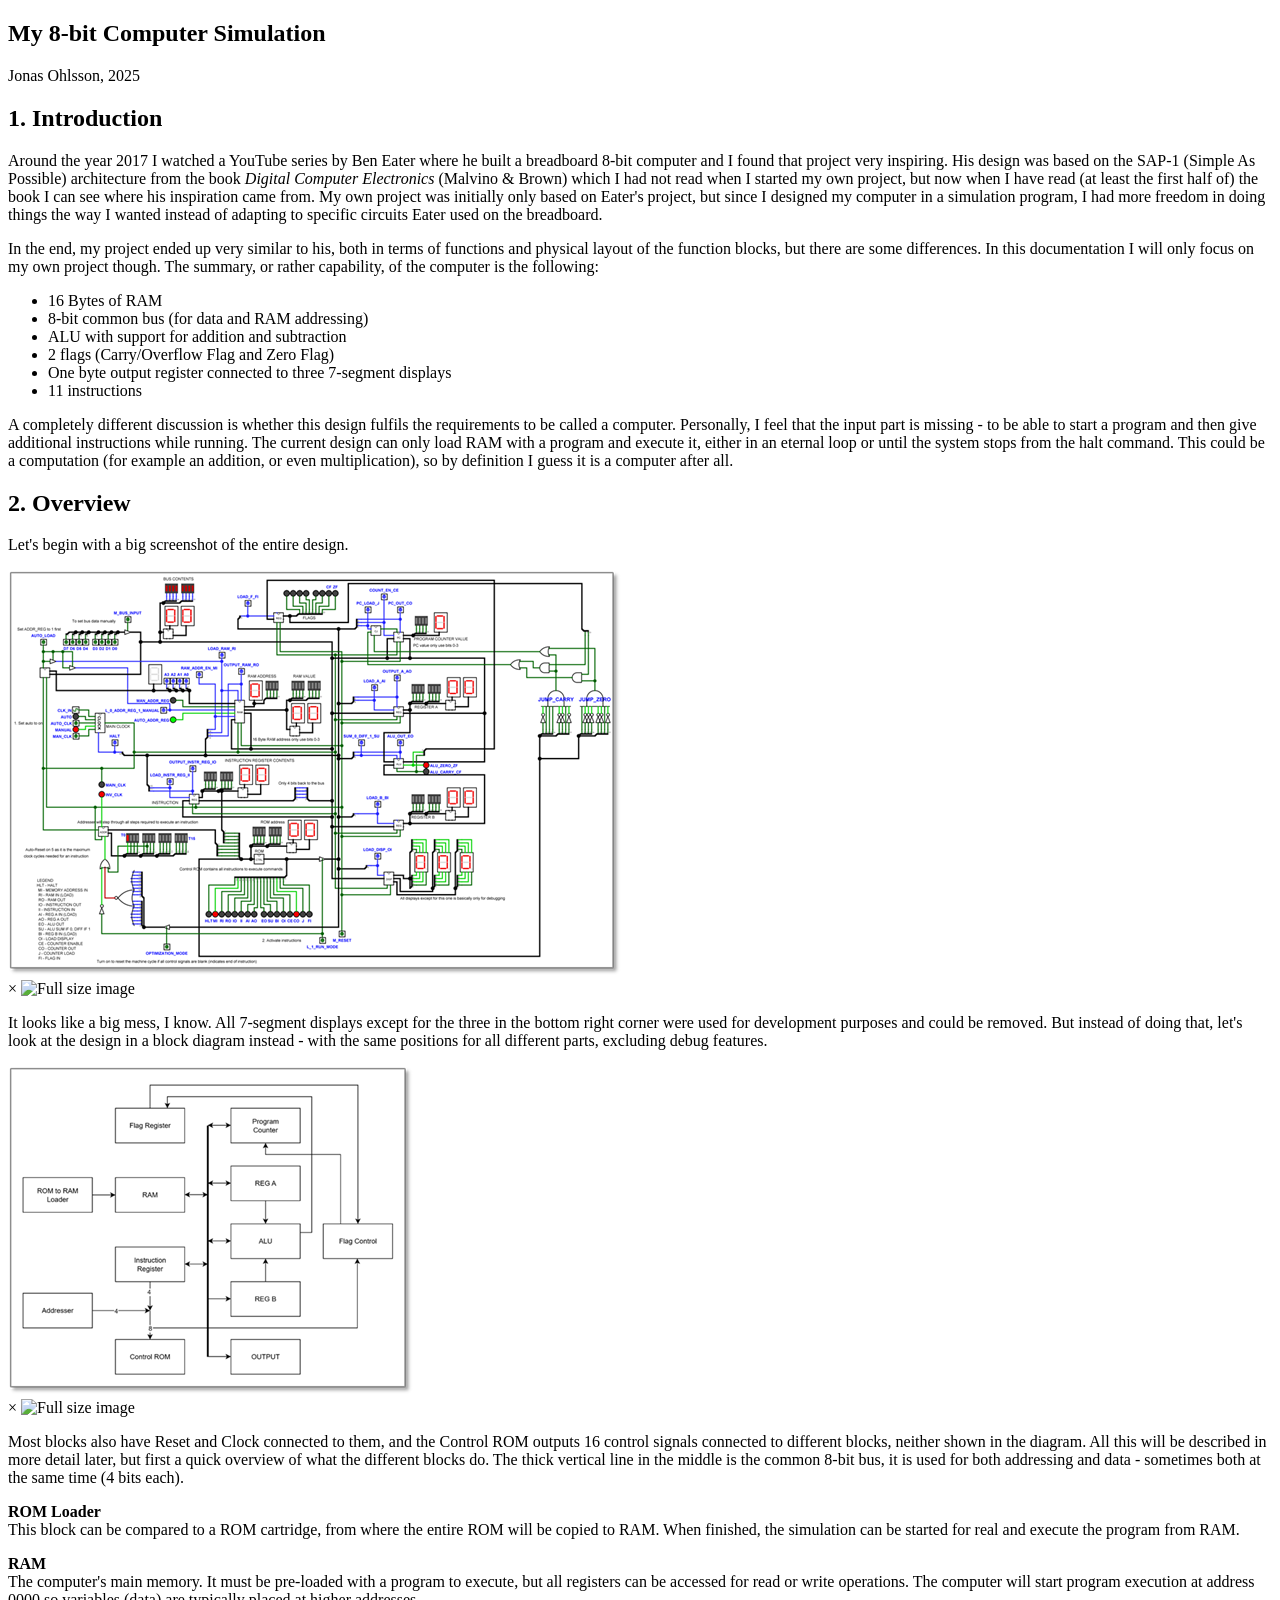
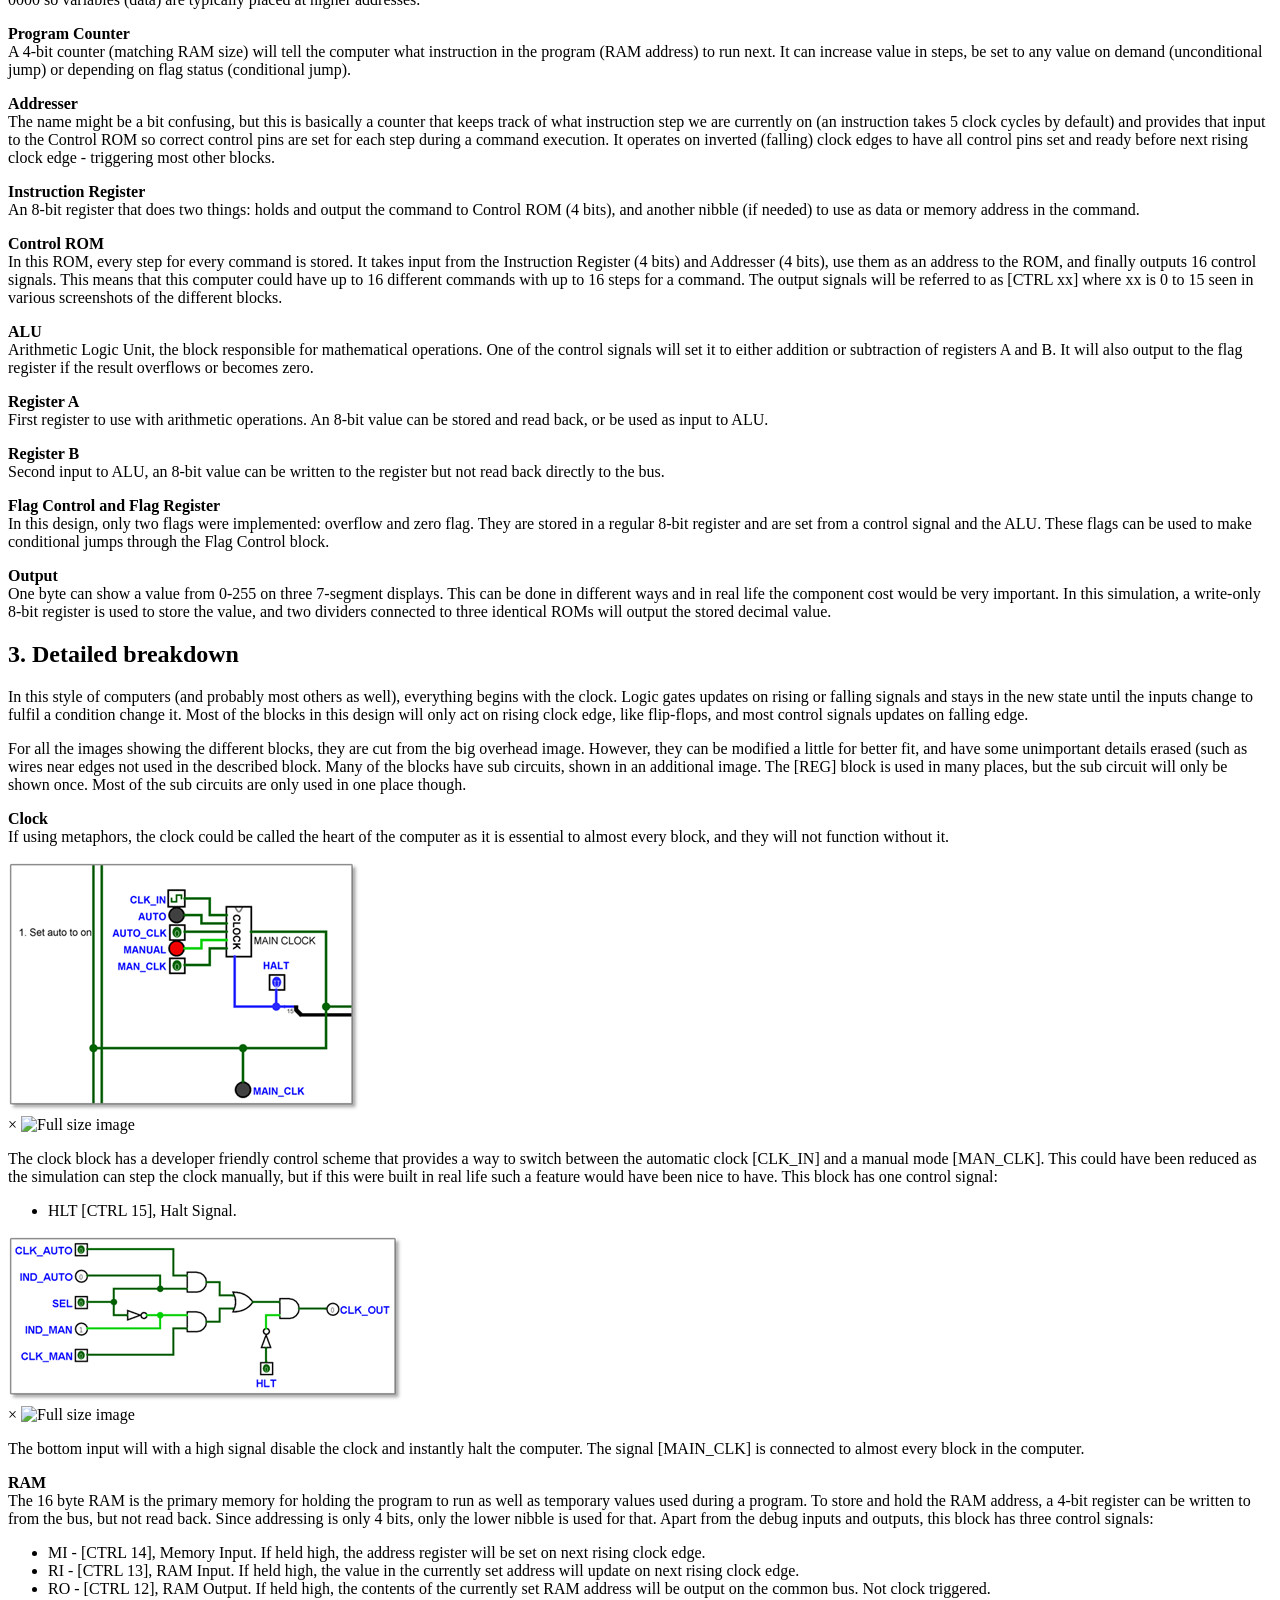
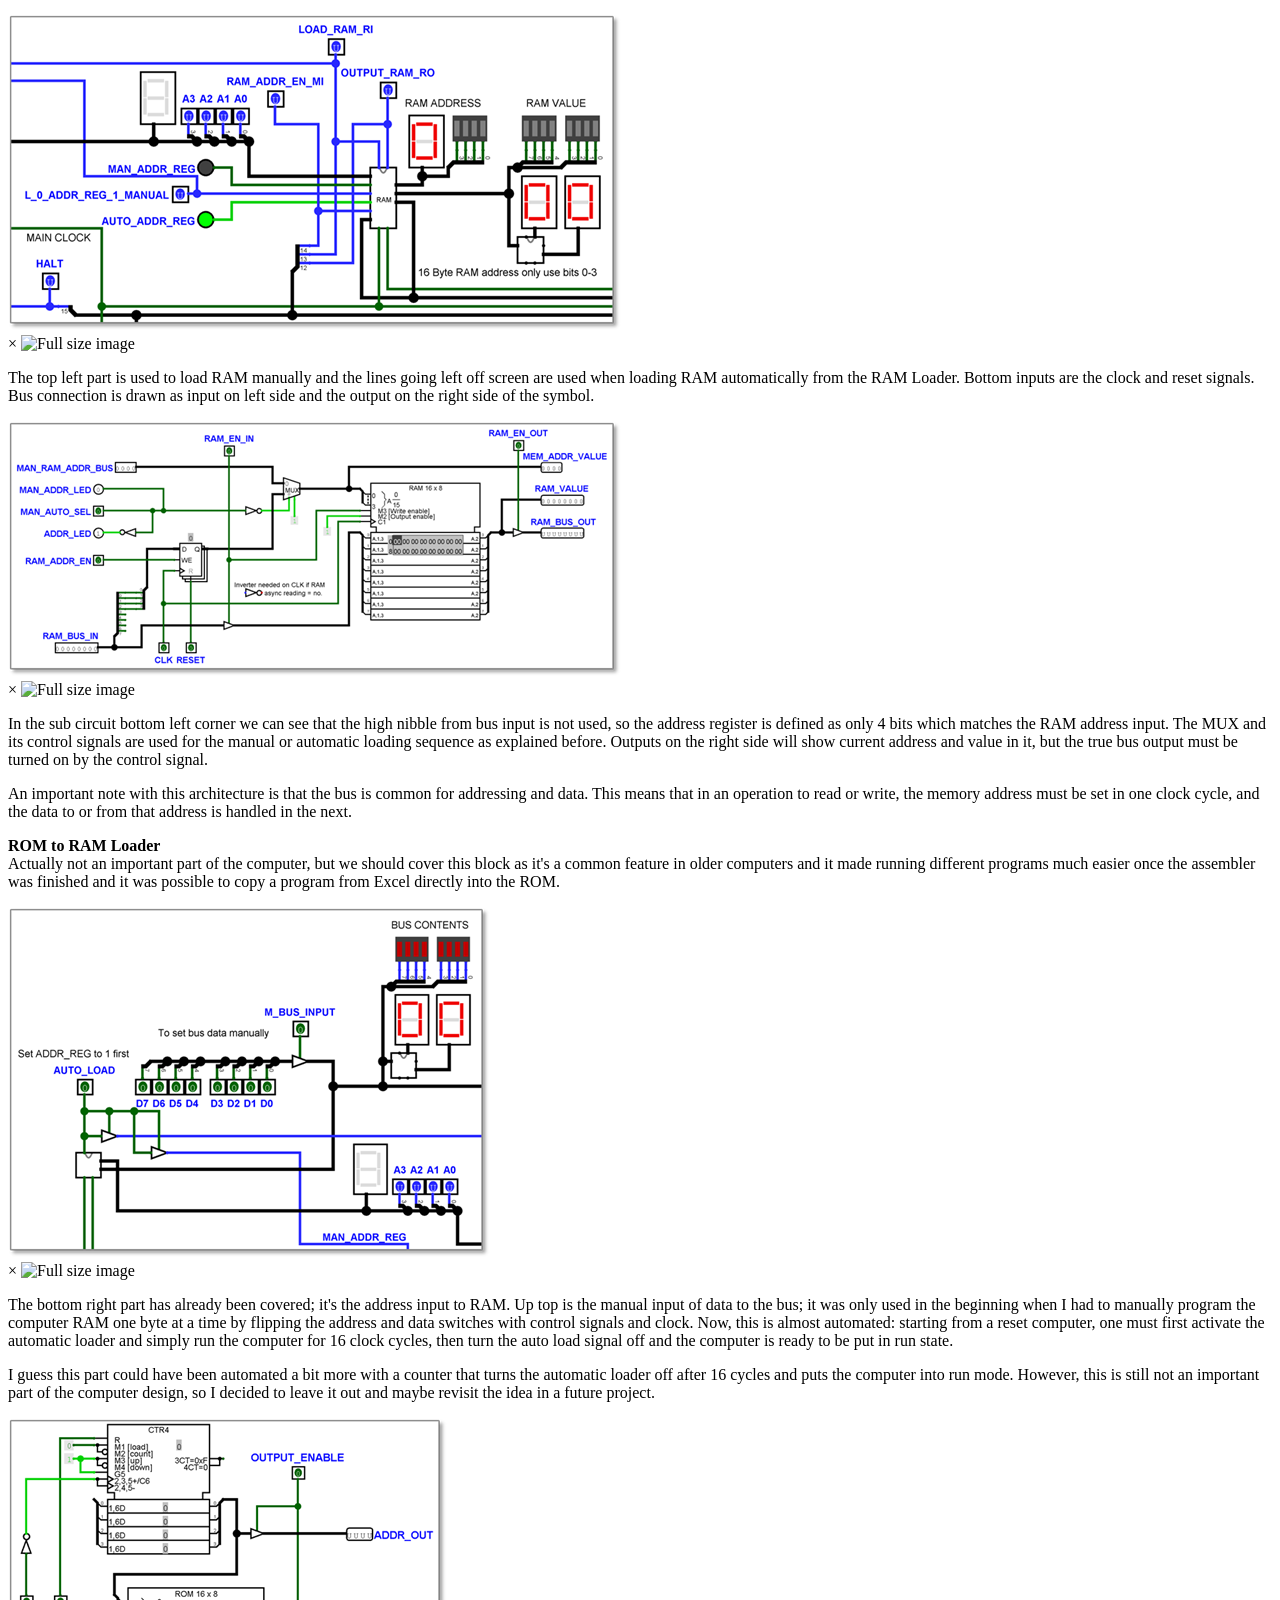
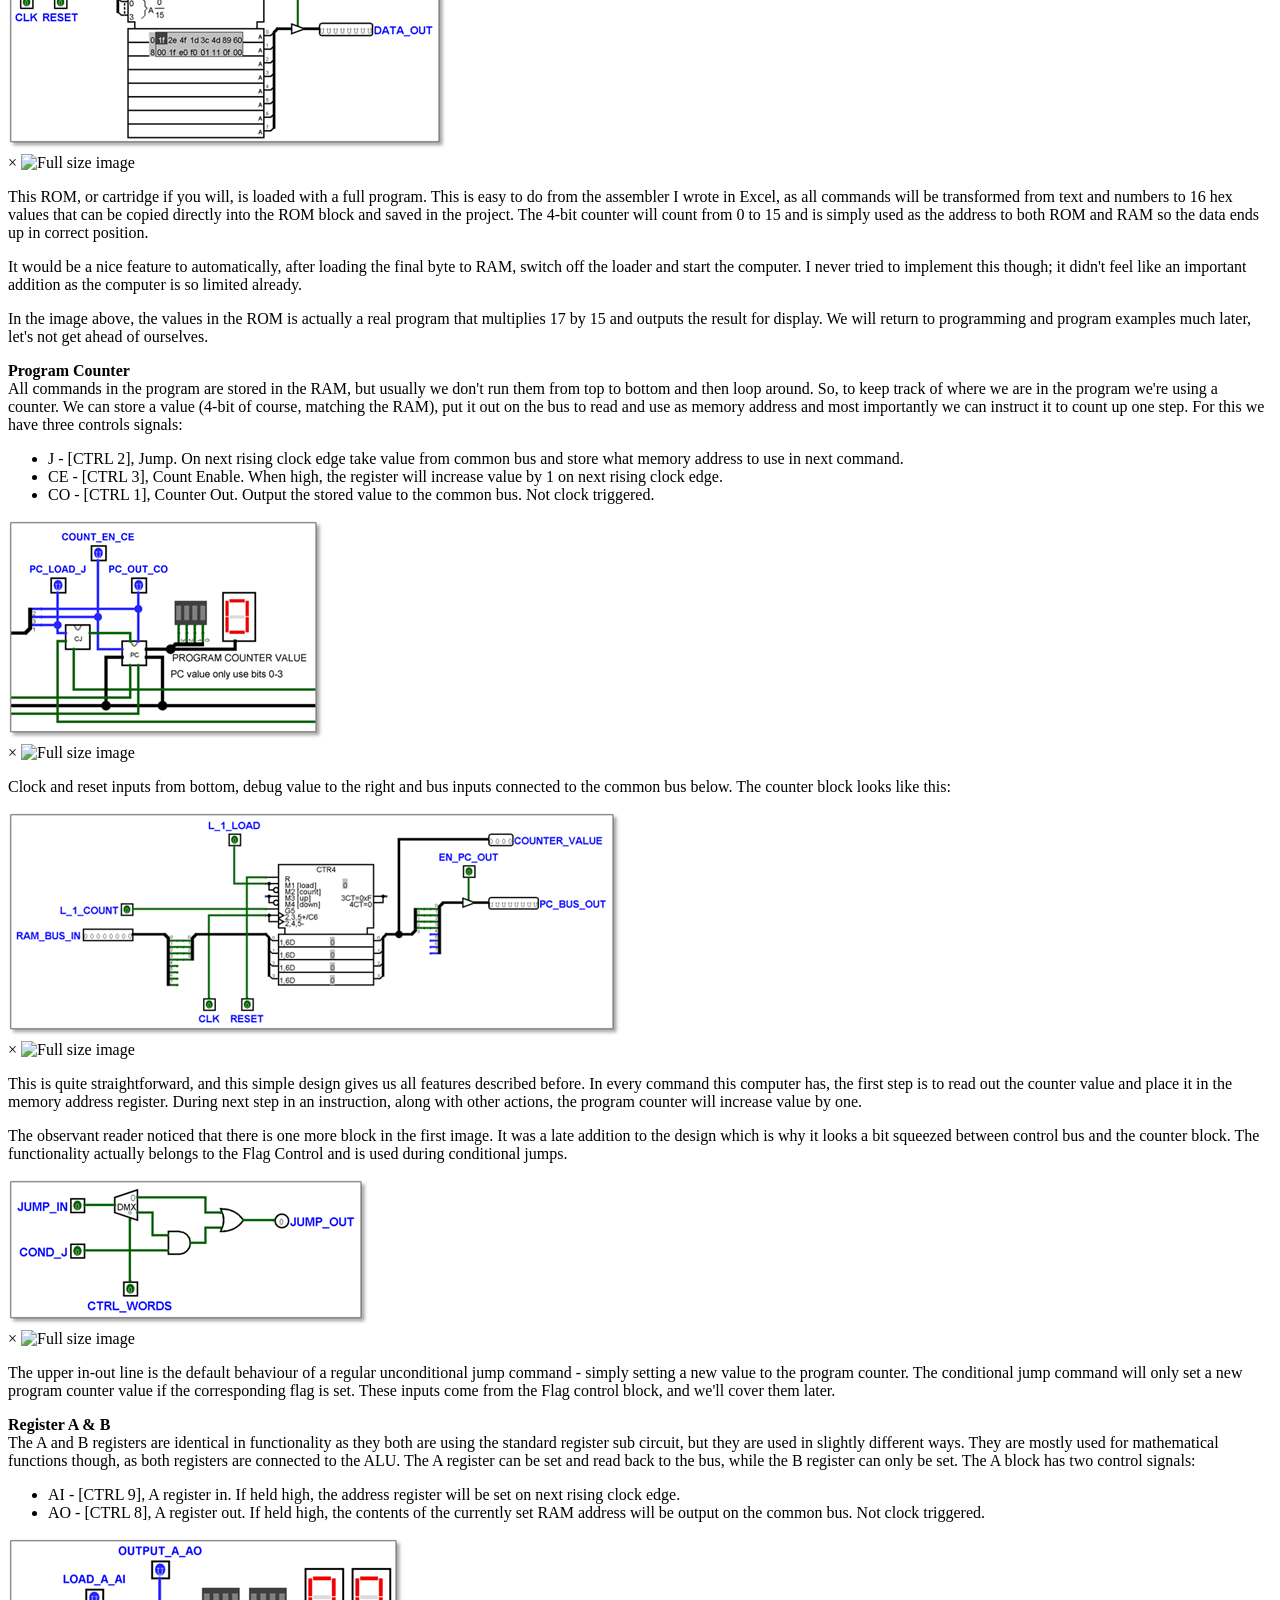
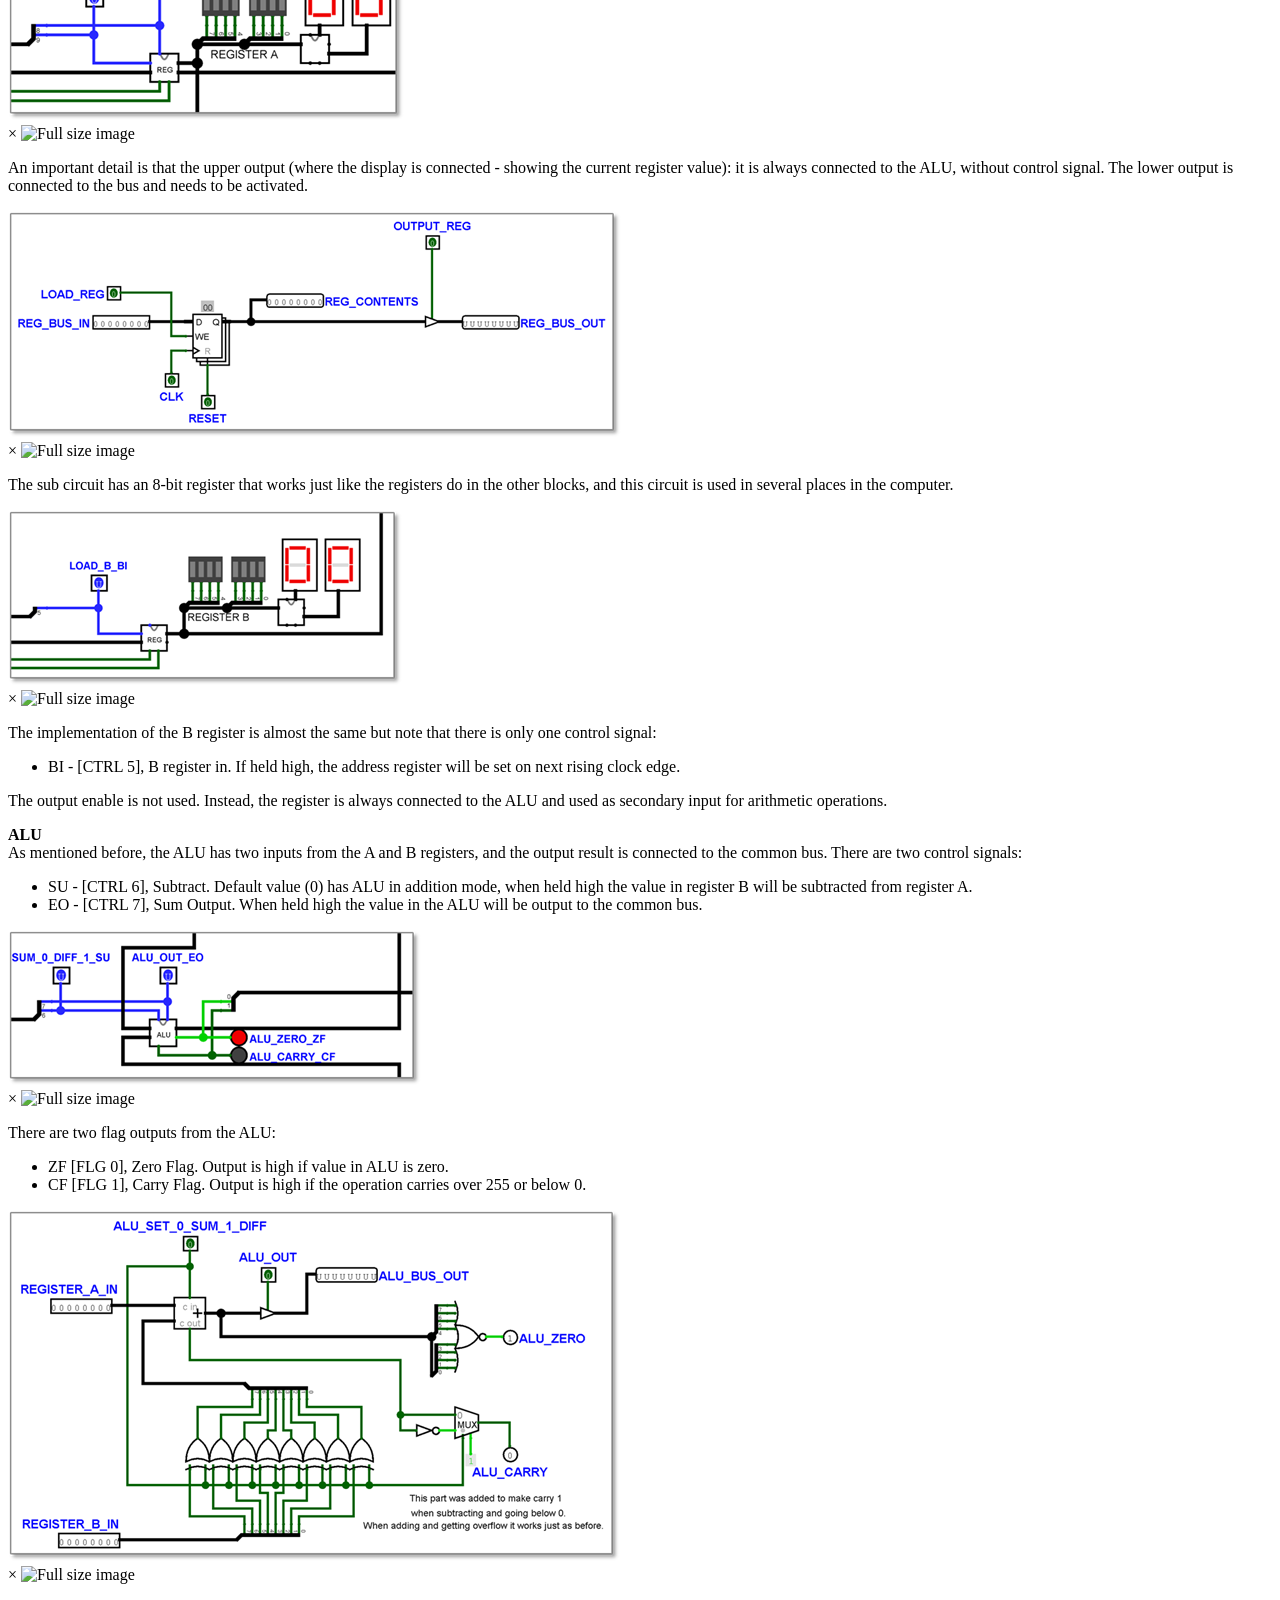
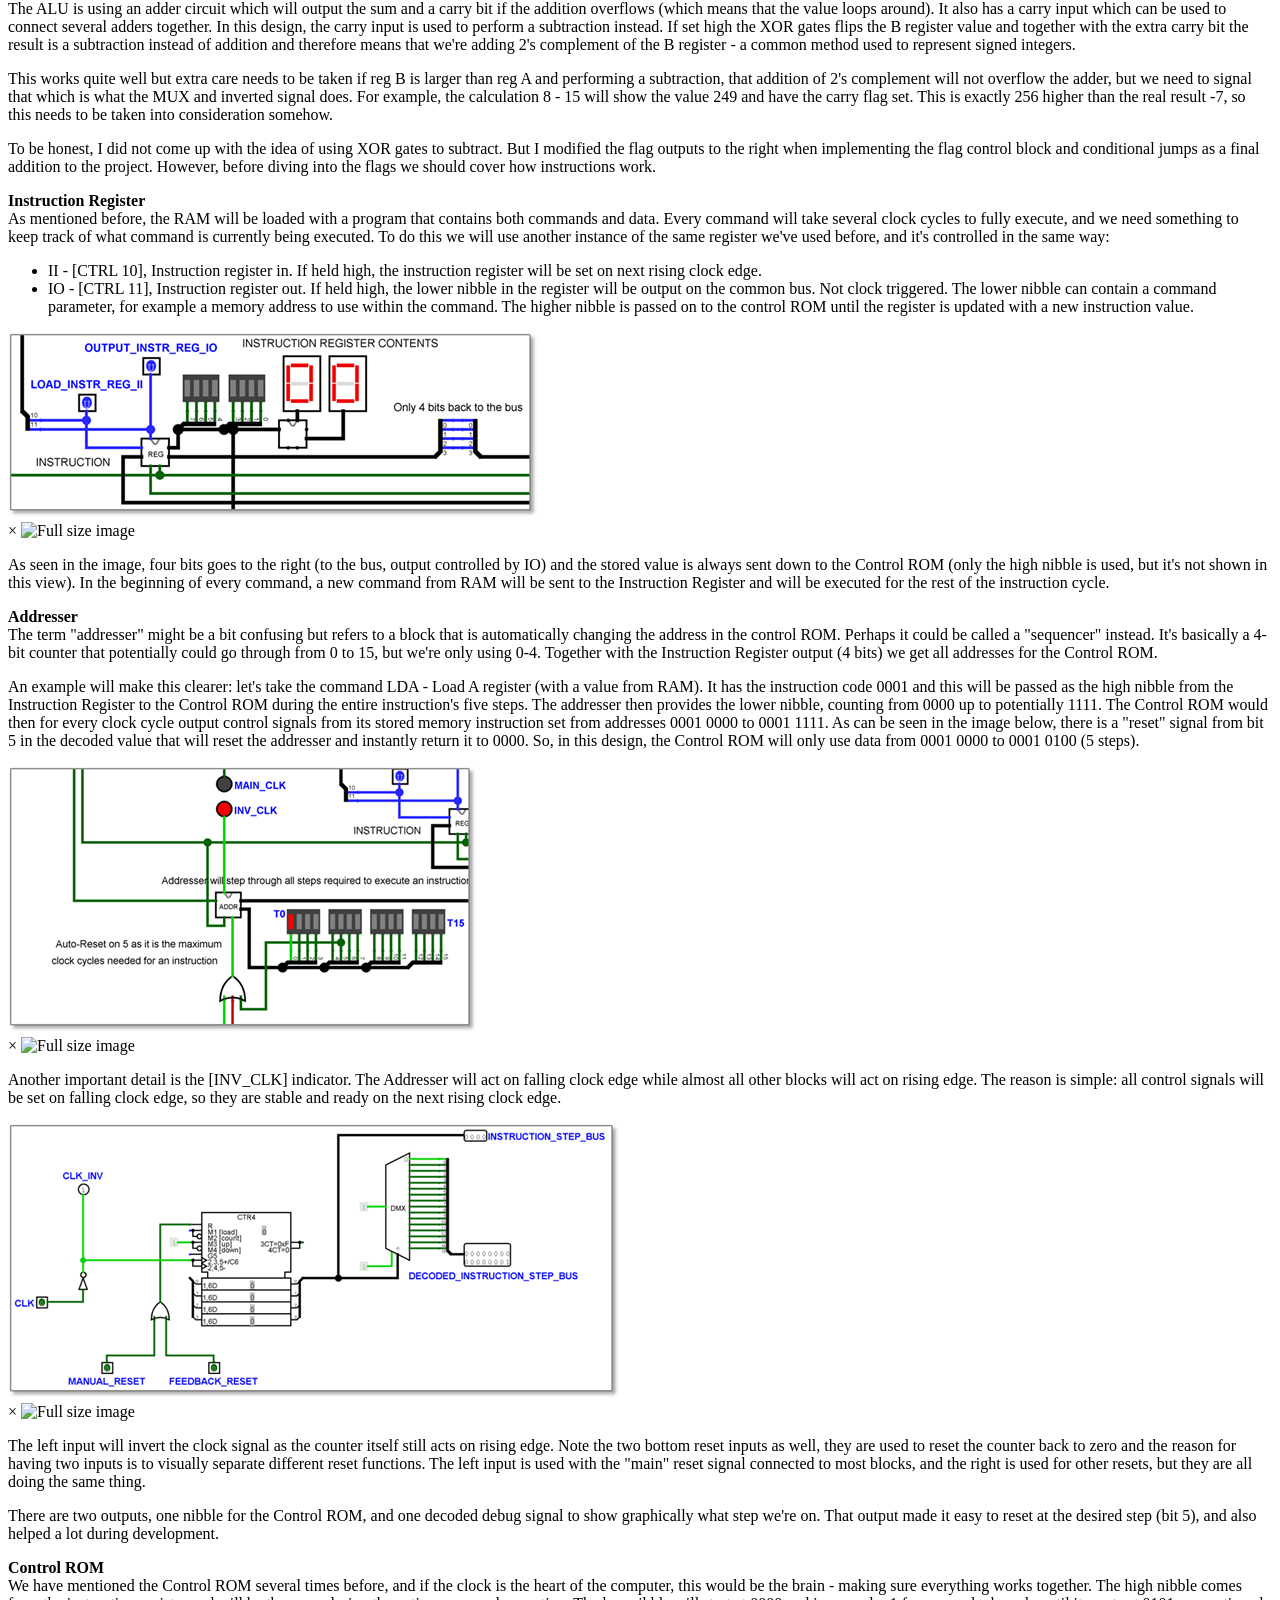
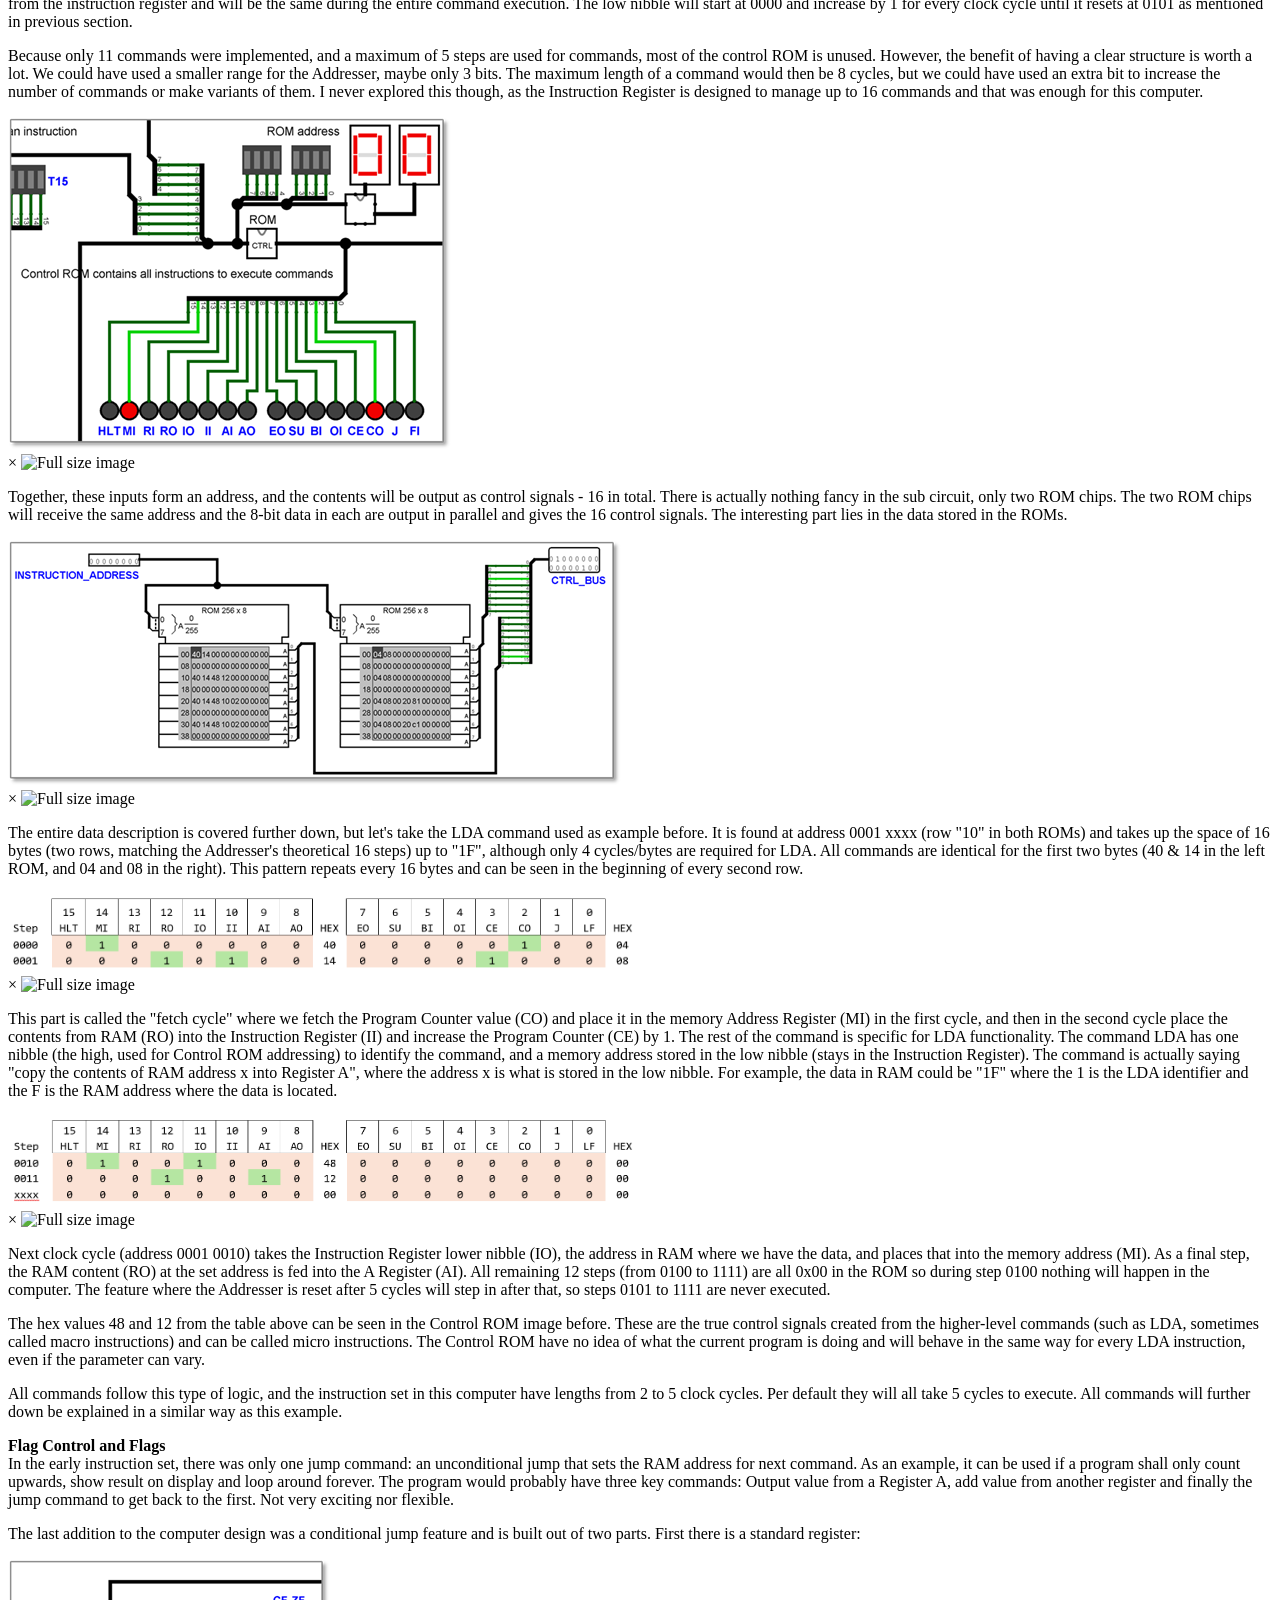
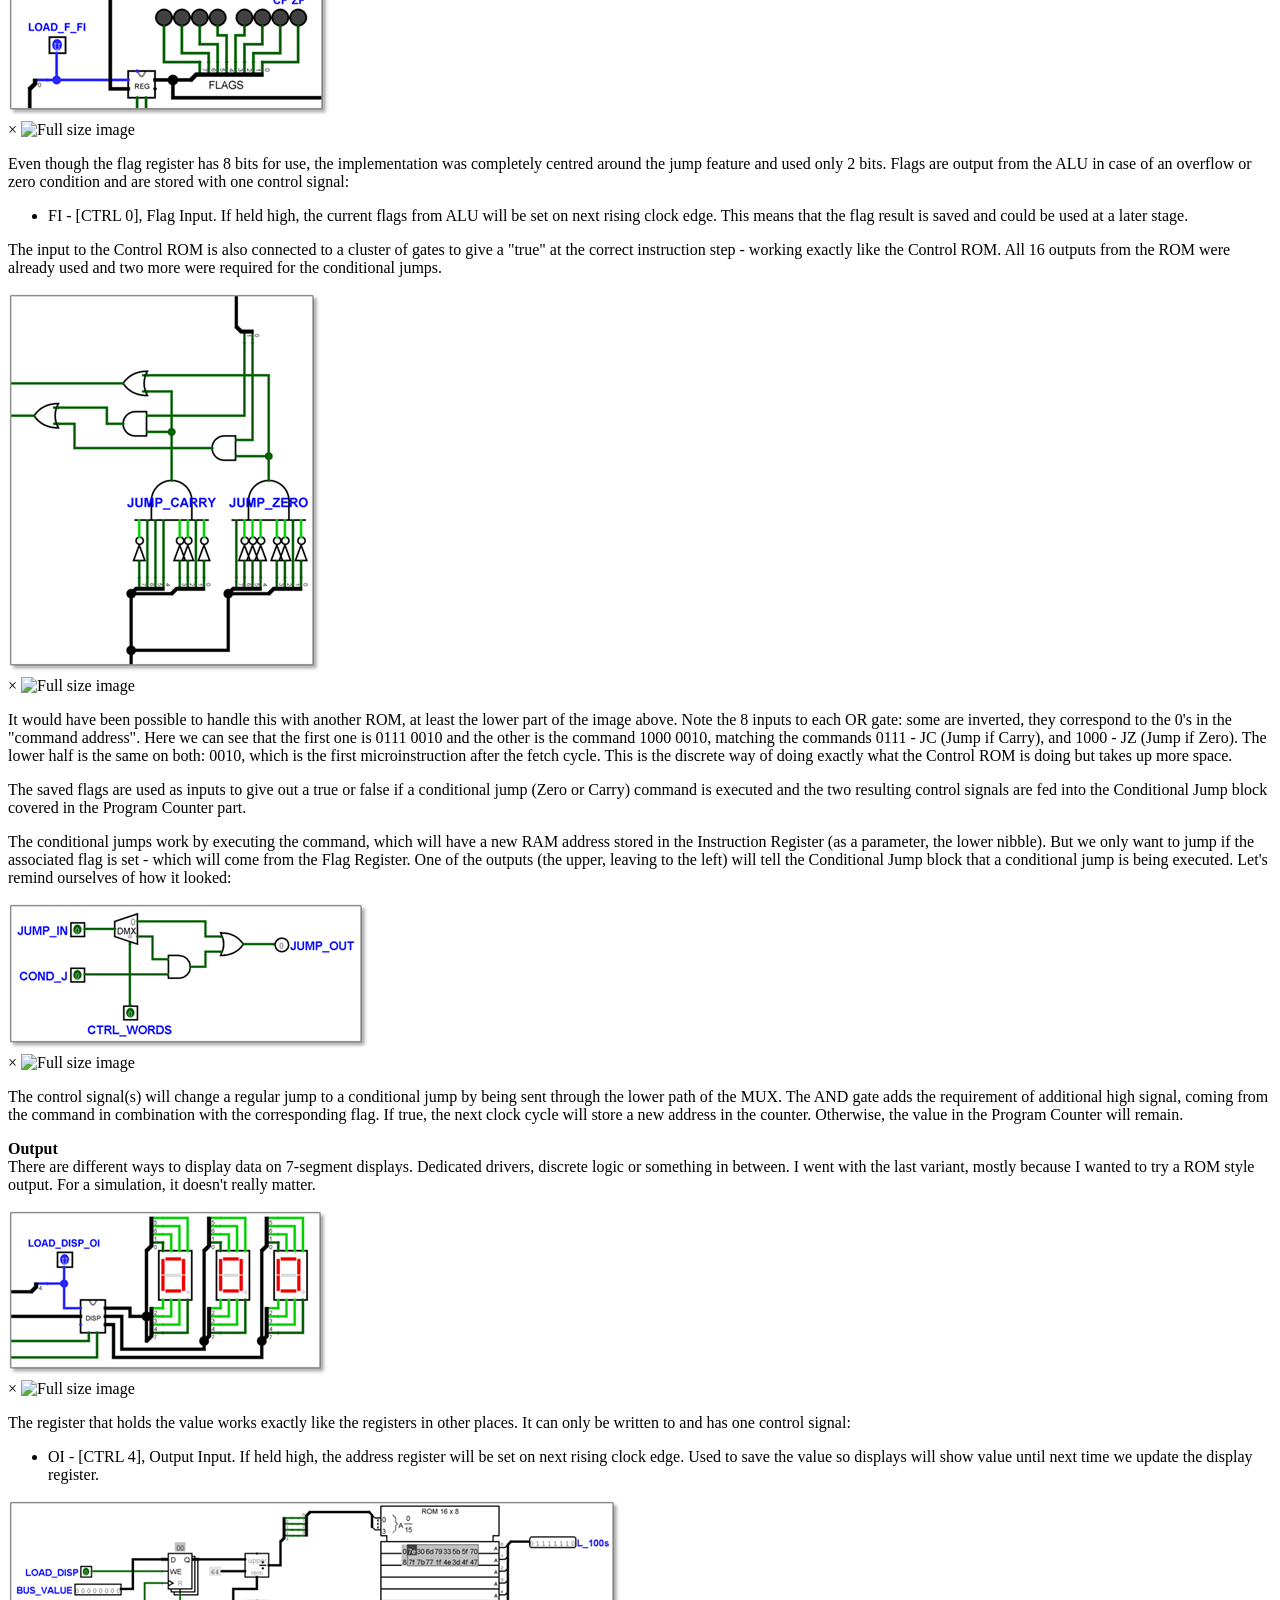
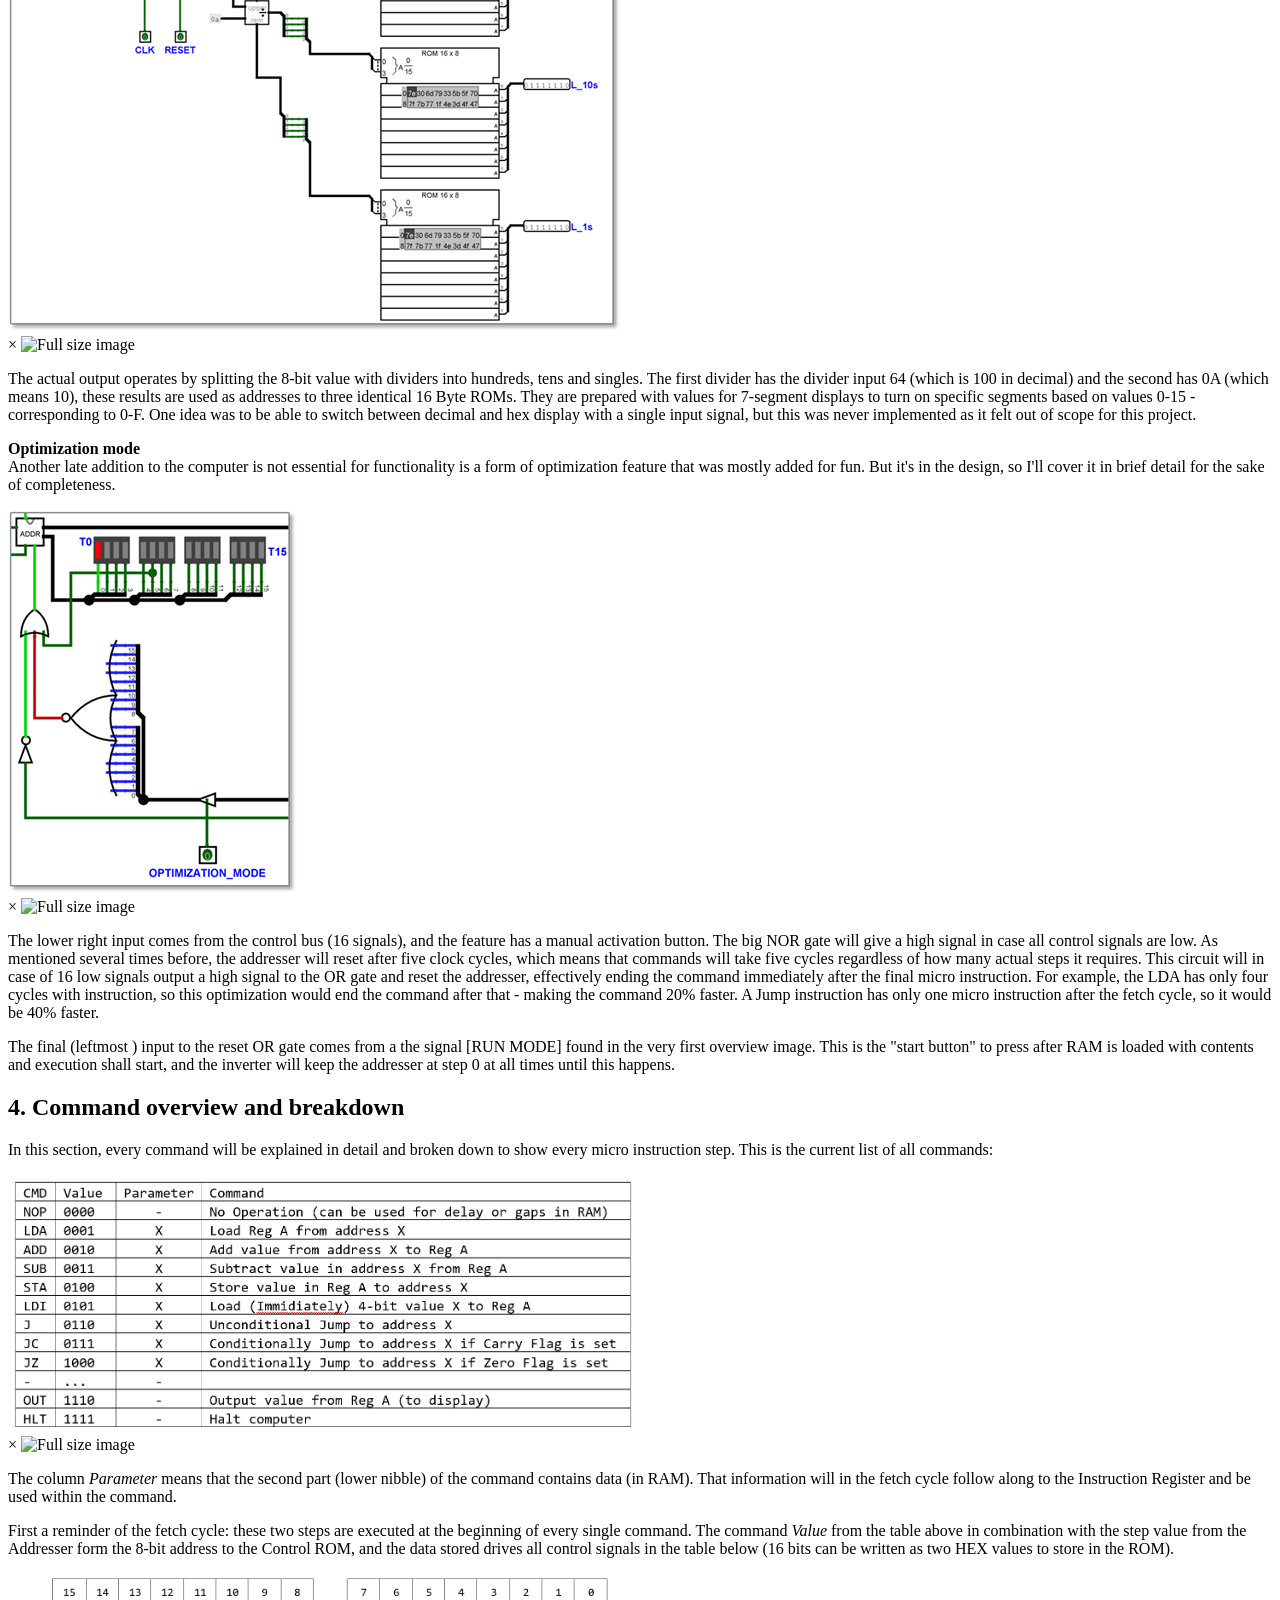
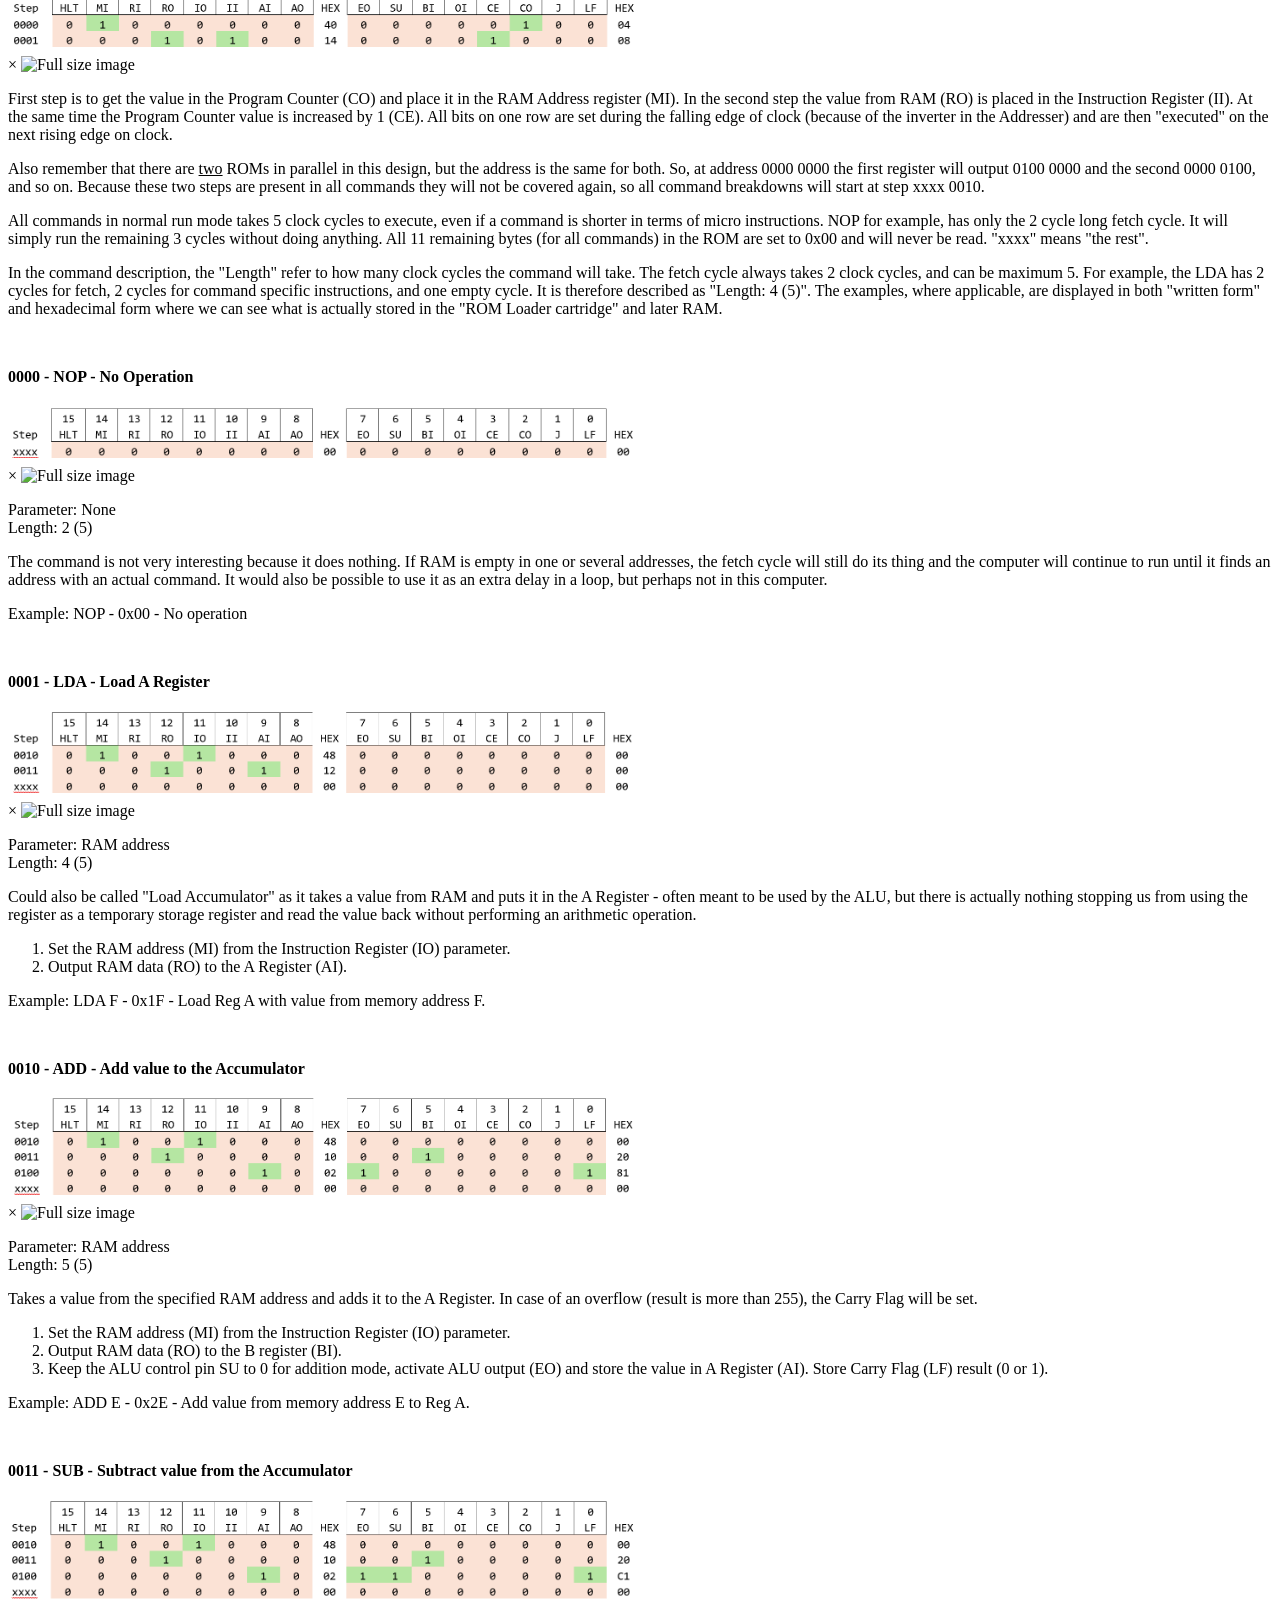
==== commit f0e48cf2: "Cleaner image tags All image tags are reduced in size as all style details are moved into css file. " ====
--- a/8bitcomputer/index.html
+++ b/8bitcomputer/index.html
@@ -4,7 +4,7 @@
 	<meta charset="UTF-8">
 	<meta name="viewport" content="width=device-width, initial-scale=1.0">
 	<title>8-bit Computer Simulation</title>
-	<link rel="stylesheet" href="../styles.css">
+	<link rel="stylesheet" href="styles.css">
 </head>
 <body>
 
@@ -38,18 +38,18 @@
 		
 		<p>Let's begin with a big screenshot of the entire design.</p>
 		
-		<img class="thumbnail" src="image002.png" data-high-res="image001-2.png" style="cursor: pointer;" alt="Simulation overview">
-		<div id="imageModal" style="display: none; position: fixed; top: 0; left: 0; width: 100%; height: 100%; background-color: rgba(0,0,0,0.8); justify-content: center; align-items: center; z-index: 1000;">
-			<span id="closeButton" style="position: absolute; top: 20px; right: 30px; font-size: 40px; color: white; cursor: pointer;">&times;</span>
-			<img id="fullSizeImage" src="" alt="Full size image" style="max-width: 90%; max-height: 90%;">
+		<img class="thumbnail" src="image002.png" data-high-res="image001-2.png">
+		<div id="imageModal" class="modal">
+			<span id="closeButton">&times;</span>
+			<img id="fullSizeImage" src="" alt="Full size image">
 		</div>
 		
 		<p>It looks like a big mess, I know. All 7-segment displays except for the three in the bottom right corner were used for development purposes and could be removed. But instead of doing that, let's look at the design in a block diagram instead - with the same positions for all different parts, excluding debug features.</p>
 		
-		<img class="thumbnail" src="image004.png" data-high-res="image003-2.png" style="cursor: pointer;">
-		<div id="imageModal" style="display: none; position: fixed; top: 0; left: 0; width: 100%; height: 100%; background-color: rgba(0,0,0,0.8); justify-content: center; align-items: center; z-index: 1000;">
-			<span id="closeButton" style="position: absolute; top: 20px; right: 30px; font-size: 40px; color: white; cursor: pointer;">&times;</span>
-			<img id="fullSizeImage" src="" alt="Full size image" style="max-width: 90%; max-height: 90%;">
+		<img class="thumbnail" src="image004.png" data-high-res="image003-2.png">
+		<div id="imageModal" class="modal">
+			<span id="closeButton">&times;</span>
+			<img id="fullSizeImage" src="" alt="Full size image">
 		</div>
 		
 		<p>Most blocks also have Reset and Clock connected to them, and the Control ROM outputs 16 control signals connected to different blocks, neither shown in the diagram. All this will be described in more detail later, but first a quick overview of what the different blocks do. The thick vertical line in the middle is the common 8-bit bus, it is used for both addressing and data - sometimes both at the same time (4 bits each).</p>
@@ -96,10 +96,10 @@
 		<p><strong>Clock</strong>
 		<br>If using metaphors, the clock could be called the heart of the computer as it is essential to almost every block, and they will not function without it.</p>
 		
-		<img class="thumbnail" src="image006.png" data-high-res="image005-2.png" style="cursor: pointer;">
-		<div id="imageModal" style="display: none; position: fixed; top: 0; left: 0; width: 100%; height: 100%; background-color: rgba(0,0,0,0.8); justify-content: center; align-items: center; z-index: 1000;">
-			<span id="closeButton" style="position: absolute; top: 20px; right: 30px; font-size: 40px; color: white; cursor: pointer;">&times;</span>
-			<img id="fullSizeImage" src="" alt="Full size image" style="max-width: 90%; max-height: 90%;">
+		<img class="thumbnail" src="image006.png" data-high-res="image005-2.png">
+		<div id="imageModal" class="modal">
+			<span id="closeButton">&times;</span>
+			<img id="fullSizeImage" src="" alt="Full size image">
 		</div>
 		
 		<p>The clock block has a developer friendly control scheme that provides a way to switch between the automatic clock [CLK_IN] and a manual mode [MAN_CLK]. This could have been reduced as the simulation can step the clock manually, but if this were built in real life such a feature would have been nice to have. This block has one control signal:</p>
@@ -108,10 +108,10 @@
 			<li>HLT [CTRL 15], Halt Signal.</li>
 		</ul>
 		
-		<img class="thumbnail" src="image008.png" data-high-res="image007-2.png" style="cursor: pointer;">
-		<div id="imageModal" style="display: none; position: fixed; top: 0; left: 0; width: 100%; height: 100%; background-color: rgba(0,0,0,0.8); justify-content: center; align-items: center; z-index: 1000;">
-			<span id="closeButton" style="position: absolute; top: 20px; right: 30px; font-size: 40px; color: white; cursor: pointer;">&times;</span>
-			<img id="fullSizeImage" src="" alt="Full size image" style="max-width: 90%; max-height: 90%;">
+		<img class="thumbnail" src="image008.png" data-high-res="image007-2.png">
+		<div id="imageModal" class="modal">
+			<span id="closeButton">&times;</span>
+			<img id="fullSizeImage" src="" alt="Full size image">
 		</div>
 		
 		<p>The bottom input will with a high signal disable the clock and instantly halt the computer. The signal [MAIN_CLK] is connected to almost every block in the computer.</p>
@@ -125,18 +125,18 @@
 			<li>RO - [CTRL 12], RAM Output. If held high, the contents of the currently set RAM address will be output on the common bus. Not clock triggered.</li>
 		</ul>
 		
-		<img class="thumbnail" src="image010.png" data-high-res="image009-2.png" style="cursor: pointer;">
-		<div id="imageModal" style="display: none; position: fixed; top: 0; left: 0; width: 100%; height: 100%; background-color: rgba(0,0,0,0.8); justify-content: center; align-items: center; z-index: 1000;">
-			<span id="closeButton" style="position: absolute; top: 20px; right: 30px; font-size: 40px; color: white; cursor: pointer;">&times;</span>
-			<img id="fullSizeImage" src="" alt="Full size image" style="max-width: 90%; max-height: 90%;">
+		<img class="thumbnail" src="image010.png" data-high-res="image009-2.png">
+		<div id="imageModal" class="modal">
+			<span id="closeButton">&times;</span>
+			<img id="fullSizeImage" src="" alt="Full size image">
 		</div>
 		
 		<p>The top left part is used to load RAM manually and the lines going left off screen are used when loading RAM automatically from the RAM Loader. Bottom inputs are the clock and reset signals. Bus connection is drawn as input on left side and the output on the right side of the symbol.</p>
 		
-		<img class="thumbnail" src="image012.png" data-high-res="image011-2.png" style="cursor: pointer;">
-		<div id="imageModal" style="display: none; position: fixed; top: 0; left: 0; width: 100%; height: 100%; background-color: rgba(0,0,0,0.8); justify-content: center; align-items: center; z-index: 1000;">
-			<span id="closeButton" style="position: absolute; top: 20px; right: 30px; font-size: 40px; color: white; cursor: pointer;">&times;</span>
-			<img id="fullSizeImage" src="" alt="Full size image" style="max-width: 90%; max-height: 90%;">
+		<img class="thumbnail" src="image012.png" data-high-res="image011-2.png">
+		<div id="imageModal" class="modal">
+			<span id="closeButton">&times;</span>
+			<img id="fullSizeImage" src="" alt="Full size image">
 		</div>
 		
 		<p>In the sub circuit bottom left corner we can see that the high nibble from bus input is not used, so the address register is defined as only 4 bits which matches the RAM address input. The MUX and its control signals are used for the manual or automatic loading sequence as explained before. Outputs on the right side will show current address and value in it, but the true bus output must be turned on by the control signal.</p>
@@ -146,20 +146,20 @@
 		<p><strong>ROM to RAM Loader</strong>
 		<br>Actually not an important part of the computer, but we should cover this block as it's a common feature in older computers and it made running different programs much easier once the assembler was finished and it was possible to copy a program from Excel directly into the ROM.</p>
 		
-		<img class="thumbnail" src="image014.png" data-high-res="image013-2.png" style="cursor: pointer;">
-		<div id="imageModal" style="display: none; position: fixed; top: 0; left: 0; width: 100%; height: 100%; background-color: rgba(0,0,0,0.8); justify-content: center; align-items: center; z-index: 1000;">
-			<span id="closeButton" style="position: absolute; top: 20px; right: 30px; font-size: 40px; color: white; cursor: pointer;">&times;</span>
-			<img id="fullSizeImage" src="" alt="Full size image" style="max-width: 90%; max-height: 90%;">
+		<img class="thumbnail" src="image014.png" data-high-res="image013-2.png">
+		<div id="imageModal" class="modal">
+			<span id="closeButton">&times;</span>
+			<img id="fullSizeImage" src="" alt="Full size image">
 		</div>
 		
 		<p>The bottom right part has already been covered; it's the address input to RAM. Up top is the manual input of data to the bus; it was only used in the beginning when I had to manually program the computer RAM one byte at a time by flipping the address and data switches with control signals and clock. Now, this is almost automated: starting from a reset computer, one must first activate the automatic loader and simply run the computer for 16 clock cycles, then turn the auto load signal off and the computer is ready to be put in run state.</p>
 		
 		<p>I guess this part could have been automated a bit more with a counter that turns the automatic loader off after 16 cycles and puts the computer into run mode. However, this is still not an important part of the computer design, so I decided to leave it out and maybe revisit the idea in a future project.</p>
 		
-		<img class="thumbnail" src="image016.png" data-high-res="image015-2.png" style="cursor: pointer;">
-		<div id="imageModal" style="display: none; position: fixed; top: 0; left: 0; width: 100%; height: 100%; background-color: rgba(0,0,0,0.8); justify-content: center; align-items: center; z-index: 1000;">
-			<span id="closeButton" style="position: absolute; top: 20px; right: 30px; font-size: 40px; color: white; cursor: pointer;">&times;</span>
-			<img id="fullSizeImage" src="" alt="Full size image" style="max-width: 90%; max-height: 90%;">
+		<img class="thumbnail" src="image016.png" data-high-res="image015-2.png">
+		<div id="imageModal" class="modal">
+			<span id="closeButton">&times;</span>
+			<img id="fullSizeImage" src="" alt="Full size image">
 		</div>
 		
 		<p>This ROM, or cartridge if you will, is loaded with a full program. This is easy to do from the assembler I wrote in Excel, as all commands will be transformed from text and numbers to 16 hex values that can be copied directly into the ROM block and saved in the project. The 4-bit counter will count from 0 to 15 and is simply used as the address to both ROM and RAM so the data ends up in correct position.</p>
@@ -177,28 +177,28 @@
 			<li>CO - [CTRL 1], Counter Out. Output the stored value to the common bus. Not clock triggered.</li>
 		</ul>
 		
-		<img class="thumbnail" src="image018.png" data-high-res="image017-2.png" style="cursor: pointer;">
-		<div id="imageModal" style="display: none; position: fixed; top: 0; left: 0; width: 100%; height: 100%; background-color: rgba(0,0,0,0.8); justify-content: center; align-items: center; z-index: 1000;">
-			<span id="closeButton" style="position: absolute; top: 20px; right: 30px; font-size: 40px; color: white; cursor: pointer;">&times;</span>
-			<img id="fullSizeImage" src="" alt="Full size image" style="max-width: 90%; max-height: 90%;">
+		<img class="thumbnail" src="image018.png" data-high-res="image017-2.png">
+		<div id="imageModal" class="modal">
+			<span id="closeButton">&times;</span>
+			<img id="fullSizeImage" src="" alt="Full size image">
 		</div>
 		
 		<p>Clock and reset inputs from bottom, debug value to the right and bus inputs connected to the common bus below. The counter block looks like this:</p>
 		
-		<img class="thumbnail" src="image020.png" data-high-res="image019-2.png" style="cursor: pointer;">
-		<div id="imageModal" style="display: none; position: fixed; top: 0; left: 0; width: 100%; height: 100%; background-color: rgba(0,0,0,0.8); justify-content: center; align-items: center; z-index: 1000;">
-			<span id="closeButton" style="position: absolute; top: 20px; right: 30px; font-size: 40px; color: white; cursor: pointer;">&times;</span>
-			<img id="fullSizeImage" src="" alt="Full size image" style="max-width: 90%; max-height: 90%;">
+		<img class="thumbnail" src="image020.png" data-high-res="image019-2.png">
+		<div id="imageModal" class="modal">
+			<span id="closeButton">&times;</span>
+			<img id="fullSizeImage" src="" alt="Full size image">
 		</div>
 		
 		<p>This is quite straightforward, and this simple design gives us all features described before. In every command this computer has, the first step is to read out the counter value and place it in the memory address register. During next step in an instruction, along with other actions, the program counter will increase value by one.</p>
 		
 		<p>The observant reader noticed that there is one more block in the first image. It was a late addition to the design which is why it looks a bit squeezed between control bus and the counter block. The functionality actually belongs to the Flag Control and is used during conditional jumps.</p>
 		
-		<img class="thumbnail" src="image022.png" data-high-res="image021-2.png" style="cursor: pointer;">
-		<div id="imageModal" style="display: none; position: fixed; top: 0; left: 0; width: 100%; height: 100%; background-color: rgba(0,0,0,0.8); justify-content: center; align-items: center; z-index: 1000;">
-			<span id="closeButton" style="position: absolute; top: 20px; right: 30px; font-size: 40px; color: white; cursor: pointer;">&times;</span>
-			<img id="fullSizeImage" src="" alt="Full size image" style="max-width: 90%; max-height: 90%;">
+		<img class="thumbnail" src="image022.png" data-high-res="image021-2.png">
+		<div id="imageModal" class="modal">
+			<span id="closeButton">&times;</span>
+			<img id="fullSizeImage" src="" alt="Full size image">
 		</div>
 		
 		<p>The upper in-out line is the default behaviour of a regular unconditional jump command - simply setting a new value to the program counter. The conditional jump command will only set a new program counter value if the corresponding flag is set. These inputs come from the Flag control block, and we'll cover them later.</p>
@@ -211,26 +211,26 @@
 			<li>AO - [CTRL 8], A register out. If held high, the contents of the currently set RAM address will be output on the common bus. Not clock triggered.</li>
 		</ul>
 		
-		<img class="thumbnail" src="image024.png" data-high-res="image023-2.png" style="cursor: pointer;">
-		<div id="imageModal" style="display: none; position: fixed; top: 0; left: 0; width: 100%; height: 100%; background-color: rgba(0,0,0,0.8); justify-content: center; align-items: center; z-index: 1000;">
-			<span id="closeButton" style="position: absolute; top: 20px; right: 30px; font-size: 40px; color: white; cursor: pointer;">&times;</span>
-			<img id="fullSizeImage" src="" alt="Full size image" style="max-width: 90%; max-height: 90%;">
+		<img class="thumbnail" src="image024.png" data-high-res="image023-2.png">
+		<div id="imageModal" class="modal">
+			<span id="closeButton">&times;</span>
+			<img id="fullSizeImage" src="" alt="Full size image">
 		</div>
 		
 		<p>An important detail is that the upper output (where the display is connected - showing the current register value): it is always connected to the ALU, without control signal. The lower output is connected to the bus and needs to be activated.</p>
 		
-		<img class="thumbnail" src="image026.png" data-high-res="image025-2.png" style="cursor: pointer;">
-		<div id="imageModal" style="display: none; position: fixed; top: 0; left: 0; width: 100%; height: 100%; background-color: rgba(0,0,0,0.8); justify-content: center; align-items: center; z-index: 1000;">
-			<span id="closeButton" style="position: absolute; top: 20px; right: 30px; font-size: 40px; color: white; cursor: pointer;">&times;</span>
-			<img id="fullSizeImage" src="" alt="Full size image" style="max-width: 90%; max-height: 90%;">
+		<img class="thumbnail" src="image026.png" data-high-res="image025-2.png">
+		<div id="imageModal" class="modal">
+			<span id="closeButton">&times;</span>
+			<img id="fullSizeImage" src="" alt="Full size image">
 		</div>
 		
 		<p>The sub circuit has an 8-bit register that works just like the registers do in the other blocks, and this circuit is used in several places in the computer.</p>
 		
-		<img class="thumbnail" src="image028.png" data-high-res="image027-2.png" style="cursor: pointer;">
-		<div id="imageModal" style="display: none; position: fixed; top: 0; left: 0; width: 100%; height: 100%; background-color: rgba(0,0,0,0.8); justify-content: center; align-items: center; z-index: 1000;">
-			<span id="closeButton" style="position: absolute; top: 20px; right: 30px; font-size: 40px; color: white; cursor: pointer;">&times;</span>
-			<img id="fullSizeImage" src="" alt="Full size image" style="max-width: 90%; max-height: 90%;">
+		<img class="thumbnail" src="image028.png" data-high-res="image027-2.png">
+		<div id="imageModal" class="modal">
+			<span id="closeButton">&times;</span>
+			<img id="fullSizeImage" src="" alt="Full size image">
 		</div>
 		
 		<p>The implementation of the B register is almost the same but note that there is only one control signal:</p>
@@ -249,10 +249,10 @@
 			<li>EO - [CTRL 7], Sum Output. When held high the value in the ALU will be output to the common bus.</li>
 		</ul>
 		
-		<img class="thumbnail" src="image030.png" data-high-res="image029-2.png" style="cursor: pointer;">
-		<div id="imageModal" style="display: none; position: fixed; top: 0; left: 0; width: 100%; height: 100%; background-color: rgba(0,0,0,0.8); justify-content: center; align-items: center; z-index: 1000;">
-			<span id="closeButton" style="position: absolute; top: 20px; right: 30px; font-size: 40px; color: white; cursor: pointer;">&times;</span>
-			<img id="fullSizeImage" src="" alt="Full size image" style="max-width: 90%; max-height: 90%;">
+		<img class="thumbnail" src="image030.png" data-high-res="image029-2.png">
+		<div id="imageModal" class="modal">
+			<span id="closeButton">&times;</span>
+			<img id="fullSizeImage" src="" alt="Full size image">
 		</div>
 		
 		<p>There are two flag outputs from the ALU:</p>
@@ -262,10 +262,10 @@
 			<li>CF [FLG 1], Carry Flag. Output is high if the operation carries over 255 or below 0.</li>
 		</ul>
 		
-		<img class="thumbnail" src="image032.png" data-high-res="image031-2.png" style="cursor: pointer;">
-		<div id="imageModal" style="display: none; position: fixed; top: 0; left: 0; width: 100%; height: 100%; background-color: rgba(0,0,0,0.8); justify-content: center; align-items: center; z-index: 1000;">
-			<span id="closeButton" style="position: absolute; top: 20px; right: 30px; font-size: 40px; color: white; cursor: pointer;">&times;</span>
-			<img id="fullSizeImage" src="" alt="Full size image" style="max-width: 90%; max-height: 90%;">
+		<img class="thumbnail" src="image032.png" data-high-res="image031-2.png">
+		<div id="imageModal" class="modal">
+			<span id="closeButton">&times;</span>
+			<img id="fullSizeImage" src="" alt="Full size image">
 		</div>
 		
 		<p>The ALU is using an adder circuit which will output the sum and a carry bit if the addition overflows (which means that the value loops around). It also has a carry input which can be used to connect several adders together. In this design, the carry input is used to perform a subtraction instead. If set high the XOR gates flips the B register value and together with the extra carry bit the result is a subtraction instead of addition and therefore means that we're adding 2's complement of the B register - a common method used to represent signed integers.</p>
@@ -282,10 +282,10 @@
 			<li>IO - [CTRL 11], Instruction register out. If held high, the lower nibble in the register will be output on the common bus. Not clock triggered. The lower nibble can contain a command parameter, for example a memory address to use within the command. The higher nibble is passed on to the control ROM until the register is updated with a new instruction value.</li>
 		</ul>
 		
-		<img class="thumbnail" src="image034.png" data-high-res="image033-2.png" style="cursor: pointer;">
-		<div id="imageModal" style="display: none; position: fixed; top: 0; left: 0; width: 100%; height: 100%; background-color: rgba(0,0,0,0.8); justify-content: center; align-items: center; z-index: 1000;">
-			<span id="closeButton" style="position: absolute; top: 20px; right: 30px; font-size: 40px; color: white; cursor: pointer;">&times;</span>
-			<img id="fullSizeImage" src="" alt="Full size image" style="max-width: 90%; max-height: 90%;">
+		<img class="thumbnail" src="image034.png" data-high-res="image033-2.png">
+		<div id="imageModal" class="modal">
+			<span id="closeButton">&times;</span>
+			<img id="fullSizeImage" src="" alt="Full size image">
 		</div>
 		
 		<p>As seen in the image, four bits goes to the right (to the bus, output controlled by IO) and the stored value is always sent down to the Control ROM (only the high nibble is used, but it's not shown in this view). In the beginning of every command, a new command from RAM will be sent to the Instruction Register and will be executed for the rest of the instruction cycle.</p>
@@ -295,18 +295,18 @@
 		
 		<p>An example will make this clearer: let's take the command LDA - Load A register (with a value from RAM). It has the instruction code 0001 and this will be passed as the high nibble from the Instruction Register to the Control ROM during the entire instruction's five steps. The addresser then provides the lower nibble, counting from 0000 up to potentially 1111. The Control ROM would then for every clock cycle output control signals from its stored memory instruction set from addresses 0001 0000 to 0001 1111. As can be seen in the image below, there is a "reset" signal from bit 5 in the decoded value that will reset the addresser and instantly return it to 0000. So, in this design, the Control ROM will only use data from 0001 0000 to 0001 0100 (5 steps).</p>
 		
-		<img class="thumbnail" src="image036.png" data-high-res="image035-2.png" style="cursor: pointer;">
-		<div id="imageModal" style="display: none; position: fixed; top: 0; left: 0; width: 100%; height: 100%; background-color: rgba(0,0,0,0.8); justify-content: center; align-items: center; z-index: 1000;">
-			<span id="closeButton" style="position: absolute; top: 20px; right: 30px; font-size: 40px; color: white; cursor: pointer;">&times;</span>
-			<img id="fullSizeImage" src="" alt="Full size image" style="max-width: 90%; max-height: 90%;">
+		<img class="thumbnail" src="image036.png" data-high-res="image035-2.png">
+		<div id="imageModal" class="modal">
+			<span id="closeButton">&times;</span>
+			<img id="fullSizeImage" src="" alt="Full size image">
 		</div>
 		
 		<p>Another important detail is the [INV_CLK] indicator. The Addresser will act on falling clock edge while almost all other blocks will act on rising edge. The reason is simple: all control signals will be set on falling clock edge, so they are stable and ready on the next rising clock edge.</p>
 		
-		<img class="thumbnail" src="image038.png" data-high-res="image037-2.png" style="cursor: pointer;">
-		<div id="imageModal" style="display: none; position: fixed; top: 0; left: 0; width: 100%; height: 100%; background-color: rgba(0,0,0,0.8); justify-content: center; align-items: center; z-index: 1000;">
-			<span id="closeButton" style="position: absolute; top: 20px; right: 30px; font-size: 40px; color: white; cursor: pointer;">&times;</span>
-			<img id="fullSizeImage" src="" alt="Full size image" style="max-width: 90%; max-height: 90%;">
+		<img class="thumbnail" src="image038.png" data-high-res="image037-2.png">
+		<div id="imageModal" class="modal">
+			<span id="closeButton">&times;</span>
+			<img id="fullSizeImage" src="" alt="Full size image">
 		</div>
 		
 		<p>The left input will invert the clock signal as the counter itself still acts on rising edge. Note the two bottom reset inputs as well, they are used to reset the counter back to zero and the reason for having two inputs is to visually separate different reset functions. The left input is used with the "main" reset signal connected to most blocks, and the right is used for other resets, but they are all doing the same thing.</p>
@@ -318,34 +318,34 @@
 		
 		<p>Because only 11 commands were implemented, and a maximum of 5 steps are used for commands, most of the control ROM is unused. However, the benefit of having a clear structure is worth a lot. We could have used a smaller range for the Addresser, maybe only 3 bits. The maximum length of a command would then be 8 cycles, but we could have used an extra bit to increase the number of commands or make variants of them. I never explored this though, as the Instruction Register is designed to manage up to 16 commands and that was enough for this computer.</p>
 		
-		<img class="thumbnail" src="image040.png" data-high-res="image039-2.png" style="cursor: pointer;">
-		<div id="imageModal" style="display: none; position: fixed; top: 0; left: 0; width: 100%; height: 100%; background-color: rgba(0,0,0,0.8); justify-content: center; align-items: center; z-index: 1000;">
-			<span id="closeButton" style="position: absolute; top: 20px; right: 30px; font-size: 40px; color: white; cursor: pointer;">&times;</span>
-			<img id="fullSizeImage" src="" alt="Full size image" style="max-width: 90%; max-height: 90%;">
+		<img class="thumbnail" src="image040.png" data-high-res="image039-2.png">
+		<div id="imageModal" class="modal">
+			<span id="closeButton">&times;</span>
+			<img id="fullSizeImage" src="" alt="Full size image">
 		</div>
 		
 		<p>Together, these inputs form an address, and the contents will be output as control signals - 16 in total. There is actually nothing fancy in the sub circuit, only two ROM chips. The two ROM chips will receive the same address and the 8-bit data in each are output in parallel and gives the 16 control signals. The interesting part lies in the data stored in the ROMs.</p>
 		
-		<img class="thumbnail" src="image042.png" data-high-res="image041-2.png" style="cursor: pointer;">
-		<div id="imageModal" style="display: none; position: fixed; top: 0; left: 0; width: 100%; height: 100%; background-color: rgba(0,0,0,0.8); justify-content: center; align-items: center; z-index: 1000;">
-			<span id="closeButton" style="position: absolute; top: 20px; right: 30px; font-size: 40px; color: white; cursor: pointer;">&times;</span>
-			<img id="fullSizeImage" src="" alt="Full size image" style="max-width: 90%; max-height: 90%;">
+		<img class="thumbnail" src="image042.png" data-high-res="image041-2.png">
+		<div id="imageModal" class="modal">
+			<span id="closeButton">&times;</span>
+			<img id="fullSizeImage" src="" alt="Full size image">
 		</div>
 		
 		<p>The entire data description is covered further down, but let's take the LDA command used as example before. It is found at address 0001 xxxx (row "10" in both ROMs) and takes up the space of 16 bytes (two rows, matching the Addresser's theoretical 16 steps) up to "1F", although only 4 cycles/bytes are required for LDA. All commands are identical for the first two bytes (40 & 14 in the left ROM, and 04 and 08 in the right). This pattern repeats every 16 bytes and can be seen in the beginning of every second row.</p>
 		
-		<img class="thumbnail" src="table01.png" data-high-res="table01.png" style="cursor: pointer;" width=630px>
-		<div id="imageModal" style="display: none; position: fixed; top: 0; left: 0; width: 100%; height: 100%; background-color: rgba(0,0,0,0.8); justify-content: center; align-items: center; z-index: 1000;">
-			<span id="closeButton" style="position: absolute; top: 20px; right: 30px; font-size: 40px; color: white; cursor: pointer;">&times;</span>
-			<img id="fullSizeImage" src="" alt="Full size image" style="max-width: 90%; max-height: 90%;">
+		<img class="thumbnail" src="table01.png" data-high-res="table01.png" width="630">
+		<div id="imageModal" class="modal">
+			<span id="closeButton">&times;</span>
+			<img id="fullSizeImage" src="" alt="Full size image">
 		</div>
 		
 		<p>This part is called the "fetch cycle" where we fetch the Program Counter value (CO) and place it in the memory Address Register (MI) in the first cycle, and then in the second cycle place the contents from RAM (RO) into the Instruction Register (II) and increase the Program Counter (CE) by 1. The rest of the command is specific for LDA functionality. The command LDA has one nibble (the high, used for Control ROM addressing) to identify the command, and a memory address stored in the low nibble (stays in the Instruction Register). The command is actually saying "copy the contents of RAM address x into Register A", where the address x is what is stored in the low nibble. For example, the data in RAM could be "1F" where the 1 is the LDA identifier and the F is the RAM address where the data is located.</p>
 		
-		<img class="thumbnail" src="table02.png" data-high-res="table02.png" style="cursor: pointer;" width=630px>
-		<div id="imageModal" style="display: none; position: fixed; top: 0; left: 0; width: 100%; height: 100%; background-color: rgba(0,0,0,0.8); justify-content: center; align-items: center; z-index: 1000;">
-			<span id="closeButton" style="position: absolute; top: 20px; right: 30px; font-size: 40px; color: white; cursor: pointer;">&times;</span>
-			<img id="fullSizeImage" src="" alt="Full size image" style="max-width: 90%; max-height: 90%;">
+		<img class="thumbnail" src="table02.png" data-high-res="table02.png" width="630">
+		<div id="imageModal" class="modal">
+			<span id="closeButton">&times;</span>
+			<img id="fullSizeImage" src="" alt="Full size image">
 		</div>
 		
 		<p>Next clock cycle (address 0001 0010) takes the Instruction Register lower nibble (IO), the address in RAM where we have the data, and places that into the memory address (MI). As a final step, the RAM content (RO) at the set address is fed into the A Register (AI). All remaining 12 steps (from 0100 to 1111) are all 0x00 in the ROM so during step 0100 nothing will happen in the computer. The feature where the Addresser is reset after 5 cycles will step in after that, so steps 0101 to 1111 are never executed.</p>
@@ -359,10 +359,10 @@
 		
 		<p>The last addition to the computer design was a conditional jump feature and is built out of two parts. First there is a standard register:</p>
 		
-		<img class="thumbnail" src="image044.png" data-high-res="image043-2.png" style="cursor: pointer;">
-		<div id="imageModal" style="display: none; position: fixed; top: 0; left: 0; width: 100%; height: 100%; background-color: rgba(0,0,0,0.8); justify-content: center; align-items: center; z-index: 1000;">
-			<span id="closeButton" style="position: absolute; top: 20px; right: 30px; font-size: 40px; color: white; cursor: pointer;">&times;</span>
-			<img id="fullSizeImage" src="" alt="Full size image" style="max-width: 90%; max-height: 90%;">
+		<img class="thumbnail" src="image044.png" data-high-res="image043-2.png">
+		<div id="imageModal" class="modal">
+			<span id="closeButton" >&times;</span>
+			<img id="fullSizeImage" src="" alt="Full size image">
 		</div>
 		
 		<p>Even though the flag register has 8 bits for use, the implementation was completely centred around the jump feature and used only 2 bits. Flags are output from the ALU in case of an overflow or zero condition and are stored with one control signal:</p>
@@ -373,10 +373,10 @@
 		
 		<p>The input to the Control ROM is also connected to a cluster of gates to give a "true" at the correct instruction step - working exactly like the Control ROM. All 16 outputs from the ROM were already used and two more were required for the conditional jumps.</p>
 		
-		<img class="thumbnail" src="image046.png" data-high-res="image045-2.png" style="cursor: pointer;">
-		<div id="imageModal" style="display: none; position: fixed; top: 0; left: 0; width: 100%; height: 100%; background-color: rgba(0,0,0,0.8); justify-content: center; align-items: center; z-index: 1000;">
-			<span id="closeButton" style="position: absolute; top: 20px; right: 30px; font-size: 40px; color: white; cursor: pointer;">&times;</span>
-			<img id="fullSizeImage" src="" alt="Full size image" style="max-width: 90%; max-height: 90%;">
+		<img class="thumbnail" src="image046.png" data-high-res="image045-2.png">
+		<div id="imageModal" class="modal">
+			<span id="closeButton">&times;</span>
+			<img id="fullSizeImage" src="" alt="Full size image">
 		</div>
 		
 		<p>It would have been possible to handle this with another ROM, at least the lower part of the image above. Note the 8 inputs to each OR gate: some are inverted, they correspond to the 0's in the "command address". Here we can see that the first one is 0111 0010 and the other is the command 1000 0010, matching the commands 0111 - JC (Jump if Carry), and 1000 - JZ (Jump if Zero). The lower half is the same on both: 0010, which is the first microinstruction after the fetch cycle. This is the discrete way of doing exactly what the Control ROM is doing but takes up more space.</p>
@@ -385,10 +385,10 @@
 		
 		<p>The conditional jumps work by executing the command, which will have a new RAM address stored in the Instruction Register (as a parameter, the lower nibble). But we only want to jump if the associated flag is set - which will come from the Flag Register. One of the outputs (the upper, leaving to the left) will tell the Conditional Jump block that a conditional jump is being executed. Let's remind ourselves of how it looked:</p>
 		
-		<img class="thumbnail" src="image047.png" data-high-res="image021-2.png" style="cursor: pointer;">
-		<div id="imageModal" style="display: none; position: fixed; top: 0; left: 0; width: 100%; height: 100%; background-color: rgba(0,0,0,0.8); justify-content: center; align-items: center; z-index: 1000;">
-			<span id="closeButton" style="position: absolute; top: 20px; right: 30px; font-size: 40px; color: white; cursor: pointer;">&times;</span>
-			<img id="fullSizeImage" src="" alt="Full size image" style="max-width: 90%; max-height: 90%;">
+		<img class="thumbnail" src="image047.png" data-high-res="image021-2.png">
+		<div id="imageModal" class="modal">
+			<span id="closeButton">&times;</span>
+			<img id="fullSizeImage" src="" alt="Full size image">
 		</div>
 		
 		<p>The control signal(s) will change a regular jump to a conditional jump by being sent through the lower path of the MUX. The AND gate adds the requirement of additional high signal, coming from the command in combination with the corresponding flag. If true, the next clock cycle will store a new address in the counter. Otherwise, the value in the Program Counter will remain.</p>
@@ -396,10 +396,10 @@
 		<p><strong>Output</strong>
 		<br>There are different ways to display data on 7-segment displays. Dedicated drivers, discrete logic or something in between. I went with the last variant, mostly because I wanted to try a ROM style output. For a simulation, it doesn't really matter.</p>
 		
-		<img class="thumbnail" src="image049.png" data-high-res="image048-2.png" style="cursor: pointer;">
-		<div id="imageModal" style="display: none; position: fixed; top: 0; left: 0; width: 100%; height: 100%; background-color: rgba(0,0,0,0.8); justify-content: center; align-items: center; z-index: 1000;">
-			<span id="closeButton" style="position: absolute; top: 20px; right: 30px; font-size: 40px; color: white; cursor: pointer;">&times;</span>
-			<img id="fullSizeImage" src="" alt="Full size image" style="max-width: 90%; max-height: 90%;">
+		<img class="thumbnail" src="image049.png" data-high-res="image048-2.png">
+		<div id="imageModal" class="modal">
+			<span id="closeButton">&times;</span>
+			<img id="fullSizeImage" src="" alt="Full size image">
 		</div>
 		
 		<p>The register that holds the value works exactly like the registers in other places. It can only be written to and has one control signal:</p>
@@ -408,10 +408,10 @@
 			<li>OI - [CTRL 4], Output Input. If held high, the address register will be set on next rising clock edge. Used to save the value so displays will show value until next time we update the display register.</li>
 		</ul>
 		
-		<img class="thumbnail" src="image051.png" data-high-res="image050-2.png" style="cursor: pointer;">
-		<div id="imageModal" style="display: none; position: fixed; top: 0; left: 0; width: 100%; height: 100%; background-color: rgba(0,0,0,0.8); justify-content: center; align-items: center; z-index: 1000;">
-			<span id="closeButton" style="position: absolute; top: 20px; right: 30px; font-size: 40px; color: white; cursor: pointer;">&times;</span>
-			<img id="fullSizeImage" src="" alt="Full size image" style="max-width: 90%; max-height: 90%;">
+		<img class="thumbnail" src="image051.png" data-high-res="image050-2.png">
+		<div id="imageModal" class="modal">
+			<span id="closeButton">&times;</span>
+			<img id="fullSizeImage" src="" alt="Full size image">
 		</div>
 		
 		<p>The actual output operates by splitting the 8-bit value with dividers into hundreds, tens and singles. The first divider has the divider input 64 (which is 100 in decimal) and the second has 0A (which means 10), these results are used as addresses to three identical 16 Byte ROMs. They are prepared with values for 7-segment displays to turn on specific segments based on values 0-15 - corresponding to 0-F. One idea was to be able to switch between decimal and hex display with a single input signal, but this was never implemented as it felt out of scope for this project.</p>
@@ -419,10 +419,10 @@
 		<p><strong>Optimization mode</strong>
 		<br>Another late addition to the computer is not essential for functionality is a form of optimization feature that was mostly added for fun. But it's in the design, so I'll cover it in brief detail for the sake of completeness.</p>
 		
-		<img class="thumbnail" src="image053.png" data-high-res="image052-2.png" style="cursor: pointer;">
-		<div id="imageModal" style="display: none; position: fixed; top: 0; left: 0; width: 100%; height: 100%; background-color: rgba(0,0,0,0.8); justify-content: center; align-items: center; z-index: 1000;">
-			<span id="closeButton" style="position: absolute; top: 20px; right: 30px; font-size: 40px; color: white; cursor: pointer;">&times;</span>
-			<img id="fullSizeImage" src="" alt="Full size image" style="max-width: 90%; max-height: 90%;">
+		<img class="thumbnail" src="image053.png" data-high-res="image052-2.png">
+		<div id="imageModal" class="modal">
+			<span id="closeButton">&times;</span>
+			<img id="fullSizeImage" src="" alt="Full size image">
 		</div>
 		
 		<p>The lower right input comes from the control bus (16 signals), and the feature has a manual activation button. The big NOR gate will give a high signal in case all control signals are low. As mentioned several times before, the addresser will reset after five clock cycles, which means that commands will take five cycles regardless of how many actual steps it requires. This circuit will in case of 16 low signals output a high signal to the OR gate and reset the addresser, effectively ending the command immediately after the final micro instruction. For example, the LDA has only four cycles with instruction, so this optimization would end the command after that - making the command 20% faster. A Jump instruction has only one micro instruction after the fetch cycle, so it would be 40% faster.</p>
@@ -433,20 +433,20 @@
 		
 		<p>In this section, every command will be explained in detail and broken down to show every micro instruction step. This is the current list of all commands:</p>
 		
-		<img class="thumbnail" src="table03.png" data-high-res="table03.png" style="cursor: pointer;" width=630px>
-		<div id="imageModal" style="display: none; position: fixed; top: 0; left: 0; width: 100%; height: 100%; background-color: rgba(0,0,0,0.8); justify-content: center; align-items: center; z-index: 1000;">
-			<span id="closeButton" style="position: absolute; top: 20px; right: 30px; font-size: 40px; color: white; cursor: pointer;">&times;</span>
-			<img id="fullSizeImage" src="" alt="Full size image" style="max-width: 90%; max-height: 90%;">
+		<img class="thumbnail" src="table03.png" data-high-res="table03.png" width="630">
+		<div id="imageModal" class="modal">
+			<span id="closeButton">&times;</span>
+			<img id="fullSizeImage" src="" alt="Full size image">
 		</div>
 		
 		<p>The column <em>Parameter</em> means that the second part (lower nibble) of the command contains data (in RAM). That information will in the fetch cycle follow along to the Instruction Register and be used within the command.</p>
 		
 		<p>First a reminder of the fetch cycle: these two steps are executed at the beginning of every single command. The command <em>Value</em> from the table above in combination with the step value from the Addresser form the 8-bit address to the Control ROM, and the data stored drives all control signals in the table below (16 bits can be written as two HEX values to store in the ROM).</p>
 		
-		<img class="thumbnail" src="table04.png" data-high-res="table04.png" style="cursor: pointer;" width=630px>
-		<div id="imageModal" style="display: none; position: fixed; top: 0; left: 0; width: 100%; height: 100%; background-color: rgba(0,0,0,0.8); justify-content: center; align-items: center; z-index: 1000;">
-			<span id="closeButton" style="position: absolute; top: 20px; right: 30px; font-size: 40px; color: white; cursor: pointer;">&times;</span>
-			<img id="fullSizeImage" src="" alt="Full size image" style="max-width: 90%; max-height: 90%;">
+		<img class="thumbnail" src="table04.png" data-high-res="table04.png" width="630">
+		<div id="imageModal" class="modal">
+			<span id="closeButton">&times;</span>
+			<img id="fullSizeImage" src="" alt="Full size image">
 		</div>
 		
 		<p>First step is to get the value in the Program Counter (CO) and place it in the RAM Address register (MI). In the second step the value from RAM (RO) is placed in the Instruction Register (II). At the same time the Program Counter value is increased by 1 (CE). All bits on one row are set during the falling edge of clock (because of the inverter in the Addresser) and are then "executed" on the next rising edge on clock.</p>
@@ -460,10 +460,10 @@
 		<p><br></p>
 		<p><strong>0000 - NOP - No Operation</strong></p>
 		
-		<img class="thumbnail" src="table05.png" data-high-res="table05.png" style="cursor: pointer;" width=630px>
-		<div id="imageModal" style="display: none; position: fixed; top: 0; left: 0; width: 100%; height: 100%; background-color: rgba(0,0,0,0.8); justify-content: center; align-items: center; z-index: 1000;">
-			<span id="closeButton" style="position: absolute; top: 20px; right: 30px; font-size: 40px; color: white; cursor: pointer;">&times;</span>
-			<img id="fullSizeImage" src="" alt="Full size image" style="max-width: 90%; max-height: 90%;">
+		<img class="thumbnail" src="table05.png" data-high-res="table05.png" width="630">
+		<div id="imageModal" class="modal">
+			<span id="closeButton">&times;</span>
+			<img id="fullSizeImage" src="" alt="Full size image">
 		</div>
 		
 		<p>Parameter: None<br>Length: 2 (5)</p>
@@ -475,10 +475,10 @@
 		<p><br></p>
 		<p><strong>0001 - LDA - Load A Register</strong></p>
 		
-		<img class="thumbnail" src="table06.png" data-high-res="table06.png" style="cursor: pointer;" width=630px>
-		<div id="imageModal" style="display: none; position: fixed; top: 0; left: 0; width: 100%; height: 100%; background-color: rgba(0,0,0,0.8); justify-content: center; align-items: center; z-index: 1000;">
-			<span id="closeButton" style="position: absolute; top: 20px; right: 30px; font-size: 40px; color: white; cursor: pointer;">&times;</span>
-			<img id="fullSizeImage" src="" alt="Full size image" style="max-width: 90%; max-height: 90%;">
+		<img class="thumbnail" src="table06.png" data-high-res="table06.png" width="630">
+		<div id="imageModal" class="modal">
+			<span id="closeButton">&times;</span>
+			<img id="fullSizeImage" src="" alt="Full size image">
 		</div>
 		
 		<p>Parameter: RAM address<br>Length: 4 (5)</p>
@@ -495,10 +495,10 @@
 		<p><br></p>
 		<p><strong>0010 - ADD - Add value to the Accumulator</strong></p>
 		
-		<img class="thumbnail" src="table07.png" data-high-res="table07.png" style="cursor: pointer;" width=630px>
-		<div id="imageModal" style="display: none; position: fixed; top: 0; left: 0; width: 100%; height: 100%; background-color: rgba(0,0,0,0.8); justify-content: center; align-items: center; z-index: 1000;">
-			<span id="closeButton" style="position: absolute; top: 20px; right: 30px; font-size: 40px; color: white; cursor: pointer;">&times;</span>
-			<img id="fullSizeImage" src="" alt="Full size image" style="max-width: 90%; max-height: 90%;">
+		<img class="thumbnail" src="table07.png" data-high-res="table07.png" width="630">
+		<div id="imageModal" class="modal">
+			<span id="closeButton">&times;</span>
+			<img id="fullSizeImage" src="" alt="Full size image">
 		</div>
 		
 		<p>Parameter: RAM address<br>Length: 5 (5)</p>
@@ -516,10 +516,10 @@
 		<p><br></p>
 		<p><strong>0011 - SUB - Subtract value from the Accumulator</strong></p>
 		
-		<img class="thumbnail" src="table08.png" data-high-res="table08.png" style="cursor: pointer;" width=630px>
-		<div id="imageModal" style="display: none; position: fixed; top: 0; left: 0; width: 100%; height: 100%; background-color: rgba(0,0,0,0.8); justify-content: center; align-items: center; z-index: 1000;">
-			<span id="closeButton" style="position: absolute; top: 20px; right: 30px; font-size: 40px; color: white; cursor: pointer;">&times;</span>
-			<img id="fullSizeImage" src="" alt="Full size image" style="max-width: 90%; max-height: 90%;">
+		<img class="thumbnail" src="table08.png" data-high-res="table08.png" width="630">
+		<div id="imageModal" class="modal">
+			<span id="closeButton">&times;</span>
+			<img id="fullSizeImage" src="" alt="Full size image">
 		</div>
 		
 		<p>Parameter: RAM address<br>Length: 5 (5)</p>
@@ -537,10 +537,10 @@
 		<p><br></p>
 		<p><strong>0100 - STA - Store Accumulator value to memory</strong></p>
 		
-		<img class="thumbnail" src="table09.png" data-high-res="table09.png" style="cursor: pointer;" width=630px>
-		<div id="imageModal" style="display: none; position: fixed; top: 0; left: 0; width: 100%; height: 100%; background-color: rgba(0,0,0,0.8); justify-content: center; align-items: center; z-index: 1000;">
-			<span id="closeButton" style="position: absolute; top: 20px; right: 30px; font-size: 40px; color: white; cursor: pointer;">&times;</span>
-			<img id="fullSizeImage" src="" alt="Full size image" style="max-width: 90%; max-height: 90%;">
+		<img class="thumbnail" src="table09.png" data-high-res="table09.png" width="630">
+		<div id="imageModal" class="modal">
+			<span id="closeButton">&times;</span>
+			<img id="fullSizeImage" src="" alt="Full size image">
 		</div>
 		
 		<p>Parameter: RAM address<br>Length: 4 (5)</p>
@@ -557,10 +557,10 @@
 		<p><br></p>
 		<p><strong>0101 - LDI - Load Reg A Immediately</strong></p>
 		
-		<img class="thumbnail" src="table10.png" data-high-res="table10.png" style="cursor: pointer;" width=630px>
-		<div id="imageModal" style="display: none; position: fixed; top: 0; left: 0; width: 100%; height: 100%; background-color: rgba(0,0,0,0.8); justify-content: center; align-items: center; z-index: 1000;">
-			<span id="closeButton" style="position: absolute; top: 20px; right: 30px; font-size: 40px; color: white; cursor: pointer;">&times;</span>
-			<img id="fullSizeImage" src="" alt="Full size image" style="max-width: 90%; max-height: 90%;">
+		<img class="thumbnail" src="table10.png" data-high-res="table10.png" width="630">
+		<div id="imageModal" class="modal">
+			<span id="closeButton">&times;</span>
+			<img id="fullSizeImage" src="" alt="Full size image">
 		</div>
 		
 		<p>Parameter: A 4-bit value (0-15)<br>Length: 3 (5)</p>
@@ -576,10 +576,10 @@
 		<p><br></p>
 		<p><strong>0110 - J - Unconditional Jump </strong></p>
 		
-		<img class="thumbnail" src="table11.png" data-high-res="table11.png" style="cursor: pointer;" width=630px>
-		<div id="imageModal" style="display: none; position: fixed; top: 0; left: 0; width: 100%; height: 100%; background-color: rgba(0,0,0,0.8); justify-content: center; align-items: center; z-index: 1000;">
-			<span id="closeButton" style="position: absolute; top: 20px; right: 30px; font-size: 40px; color: white; cursor: pointer;">&times;</span>
-			<img id="fullSizeImage" src="" alt="Full size image" style="max-width: 90%; max-height: 90%;">
+		<img class="thumbnail" src="table11.png" data-high-res="table11.png" width="630">
+		<div id="imageModal" class="modal">
+			<span id="closeButton">&times;</span>
+			<img id="fullSizeImage" src="" alt="Full size image">
 		</div>
 		
 		<p>Parameter: Target RAM address<br>Length: 3 (5)</p>
@@ -595,10 +595,10 @@
 		<p><br></p>
 		<p><strong>0111 - JC - Conditional Jump, if Carry Flag is set</strong></p>
 		
-		<img class="thumbnail" src="table12.png" data-high-res="table12.png" style="cursor: pointer;" width=630px>
-		<div id="imageModal" style="display: none; position: fixed; top: 0; left: 0; width: 100%; height: 100%; background-color: rgba(0,0,0,0.8); justify-content: center; align-items: center; z-index: 1000;">
-			<span id="closeButton" style="position: absolute; top: 20px; right: 30px; font-size: 40px; color: white; cursor: pointer;">&times;</span>
-			<img id="fullSizeImage" src="" alt="Full size image" style="max-width: 90%; max-height: 90%;">
+		<img class="thumbnail" src="table12.png" data-high-res="table12.png" width="630">
+		<div id="imageModal" class="modal">
+			<span id="closeButton">&times;</span>
+			<img id="fullSizeImage" src="" alt="Full size image">
 		</div>
 		
 		<p>Parameter: Target RAM address<br>Length: 3 (5)</p>
@@ -614,10 +614,10 @@
 		<p><br></p>
 		<p><strong>1000 - JZ - Conditional Jump, if Zero Flag is set</strong></p>
 		
-		<img class="thumbnail" src="table13.png" data-high-res="table13.png" style="cursor: pointer;" width=630px>
-		<div id="imageModal" style="display: none; position: fixed; top: 0; left: 0; width: 100%; height: 100%; background-color: rgba(0,0,0,0.8); justify-content: center; align-items: center; z-index: 1000;">
-			<span id="closeButton" style="position: absolute; top: 20px; right: 30px; font-size: 40px; color: white; cursor: pointer;">&times;</span>
-			<img id="fullSizeImage" src="" alt="Full size image" style="max-width: 90%; max-height: 90%;">
+		<img class="thumbnail" src="table13.png" data-high-res="table13.png" width="630">
+		<div id="imageModal" class="modal">
+			<span id="closeButton">&times;</span>
+			<img id="fullSizeImage" src="" alt="Full size image">
 		</div>
 		
 		<p>Parameter: Target RAM address<br>Length: 3 (5)</p>
@@ -633,10 +633,10 @@
 		<p><br></p>
 		<p><strong>1110 - OUT - Output to display</strong></p>
 		
-		<img class="thumbnail" src="table14.png" data-high-res="table14.png" style="cursor: pointer;" width=630px>
-		<div id="imageModal" style="display: none; position: fixed; top: 0; left: 0; width: 100%; height: 100%; background-color: rgba(0,0,0,0.8); justify-content: center; align-items: center; z-index: 1000;">
-			<span id="closeButton" style="position: absolute; top: 20px; right: 30px; font-size: 40px; color: white; cursor: pointer;">&times;</span>
-			<img id="fullSizeImage" src="" alt="Full size image" style="max-width: 90%; max-height: 90%;">
+		<img class="thumbnail" src="table14.png" data-high-res="table14.png" width="630">
+		<div id="imageModal" class="modal">
+			<span id="closeButton">&times;</span>
+			<img id="fullSizeImage" src="" alt="Full size image">
 		</div>
 		
 		<p>Parameter: None<br>Length: 3 (5)</p>
@@ -652,10 +652,10 @@
 		<p><br></p>
 		<p><strong>1111 - HLT - Halt computer</strong></p>
 		
-		<img class="thumbnail" src="table15.png" data-high-res="table15.png" style="cursor: pointer;" width=630px>
-		<div id="imageModal" style="display: none; position: fixed; top: 0; left: 0; width: 100%; height: 100%; background-color: rgba(0,0,0,0.8); justify-content: center; align-items: center; z-index: 1000;">
-			<span id="closeButton" style="position: absolute; top: 20px; right: 30px; font-size: 40px; color: white; cursor: pointer;">&times;</span>
-			<img id="fullSizeImage" src="" alt="Full size image" style="max-width: 90%; max-height: 90%;">
+		<img class="thumbnail" src="table15.png" data-high-res="table15.png" width="630">
+		<div id="imageModal" class="modal">
+			<span id="closeButton">&times;</span>
+			<img id="fullSizeImage" src="" alt="Full size image">
 		</div>
 		
 		<p>Parameter: None<br>Length: 3 (5)</p>
@@ -676,20 +676,20 @@
 		
 		<p>It all begins with a lookup table with all commands and their values. Remember: they go into the upper nibble.</p>
 		
-		<img class="thumbnail" src="table16.png" data-high-res="table16.png" style="cursor: pointer;" width=200px>
-		<div id="imageModal" style="display: none; position: fixed; top: 0; left: 0; width: 100%; height: 100%; background-color: rgba(0,0,0,0.8); justify-content: center; align-items: center; z-index: 1000;">
-			<span id="closeButton" style="position: absolute; top: 20px; right: 30px; font-size: 40px; color: white; cursor: pointer;">&times;</span>
-			<img id="fullSizeImage" src="" alt="Full size image" style="max-width: 90%; max-height: 90%;">
+		<img class="thumbnail" src="table16.png" data-high-res="table16.png" width="200">
+		<div id="imageModal" class="modal">
+			<span id="closeButton">&times;</span>
+			<img id="fullSizeImage" src="" alt="Full size image">
 		</div>
 		
 		<p>The parameter goes in the lower nibble, and it actually doesn't matter if there is any data there for the parameter-less commands - they will not be used anyway. But it looks cleaner and is less confusing if those commands have the lower half as 0000.</p>
 		
 		<p>Also remember that the parameter is always a 4-bit value, this always makes the command and parameter one byte combined. A few half-smart cell operations later, and the command value and the parameter value (if applicable) are combined to new values and are ready to copy. It looks like this:</p>
 		
-		<img class="thumbnail" src="table17.png" data-high-res="table17.png" style="cursor: pointer;" width=630px>
-		<div id="imageModal" style="display: none; position: fixed; top: 0; left: 0; width: 100%; height: 100%; background-color: rgba(0,0,0,0.8); justify-content: center; align-items: center; z-index: 1000;">
-			<span id="closeButton" style="position: absolute; top: 20px; right: 30px; font-size: 40px; color: white; cursor: pointer;">&times;</span>
-			<img id="fullSizeImage" src="" alt="Full size image" style="max-width: 90%; max-height: 90%;">
+		<img class="thumbnail" src="table17.png" data-high-res="table17.png" width="630">
+		<div id="imageModal" class="modal">
+			<span id="closeButton">&times;</span>
+			<img id="fullSizeImage" src="" alt="Full size image">
 		</div>
 		
 		<p>The columns "upper" and "lower" are automatically created from the "CMD/VAL" and "Param." Columns. The code is written in the light green columns, and the darker green column is the finished code to copy.</p>
@@ -716,10 +716,10 @@
 		<p><strong>One-way counter</strong>
 		<br>Store value 3 to register address, clear register, then count upwards with that value. Value will roll over 255 and continue counting.</p>
 		
-		<img class="thumbnail" src="table18.png" data-high-res="table18.png" style="cursor: pointer;" width=630px>
-		<div id="imageModal" style="display: none; position: fixed; top: 0; left: 0; width: 100%; height: 100%; background-color: rgba(0,0,0,0.8); justify-content: center; align-items: center; z-index: 1000;">
-			<span id="closeButton" style="position: absolute; top: 20px; right: 30px; font-size: 40px; color: white; cursor: pointer;">&times;</span>
-			<img id="fullSizeImage" src="" alt="Full size image" style="max-width: 90%; max-height: 90%;">
+		<img class="thumbnail" src="table18.png" data-high-res="table18.png" width="630">
+		<div id="imageModal" class="modal">
+			<span id="closeButton">&times;</span>
+			<img id="fullSizeImage" src="" alt="Full size image">
 		</div>
 		
 		<p>The Jump command on address 5 (to address 3) is unconditional and will always be executed which means that the code will run the three last commands forever. A slightly different variant would be to prepare the value 3 in address F from beginning and simply skip the first two lines, but I wanted to verify that those two commands worked as expected.</p>
@@ -727,10 +727,10 @@
 		<p><strong>Two-way counter</strong>
 		<br>This program will start at 0, count up to 255, then count down to 0 and repeat forever.</p>
 		
-		<img class="thumbnail" src="table19.png" data-high-res="table19.png" style="cursor: pointer;" width=630px>
-		<div id="imageModal" style="display: none; position: fixed; top: 0; left: 0; width: 100%; height: 100%; background-color: rgba(0,0,0,0.8); justify-content: center; align-items: center; z-index: 1000;">
-			<span id="closeButton" style="position: absolute; top: 20px; right: 30px; font-size: 40px; color: white; cursor: pointer;">&times;</span>
-			<img id="fullSizeImage" src="" alt="Full size image" style="max-width: 90%; max-height: 90%;">
+		<img class="thumbnail" src="table19.png" data-high-res="table19.png" width="630">
+		<div id="imageModal" class="modal">
+			<span id="closeButton">&times;</span>
+			<img id="fullSizeImage" src="" alt="Full size image">
 		</div>
 		
 		<p>The main purpose of this program was to test the conditional jump commands. It will count upwards with one (value from address F) and then jump to address 4 if carry flag is set (we have performed 255 + 1 = 0). If we have not reached this point the program will jump back to address 0 and count up again. Once we jump to address 4 we will perform a subtract operation (with the same 1 from address F). Finally a similar check as before where we jump back to address 0 in case the zero flag is set (we have performed 1 - 1 = 0), otherwise we jump back to address 4 and repeat the subtraction.</p>
@@ -738,10 +738,10 @@
 		<p><strong>Multiplication</strong>
 		<br>The ALU do not support multiplication, this program will perform one "manually".</p>
 		
-		<img class="thumbnail" src="table20.png" data-high-res="table20.png" style="cursor: pointer;" width=630px>
-		<div id="imageModal" style="display: none; position: fixed; top: 0; left: 0; width: 100%; height: 100%; background-color: rgba(0,0,0,0.8); justify-content: center; align-items: center; z-index: 1000;">
-			<span id="closeButton" style="position: absolute; top: 20px; right: 30px; font-size: 40px; color: white; cursor: pointer;">&times;</span>
-			<img id="fullSizeImage" src="" alt="Full size image" style="max-width: 90%; max-height: 90%;">
+		<img class="thumbnail" src="table20.png" data-high-res="table20.png" width="630">
+		<div id="imageModal" class="modal">
+			<span id="closeButton">&times;</span>
+			<img id="fullSizeImage" src="" alt="Full size image">
 		</div>
 		
 		<p>By filling up almost the entire memory it is possible to perform a multiplication with a loop method. It will take long time and is limited to a result of maximum 255 though. The idea is to add one value to a "result" address (that starts at 0) and loop this behaviour until the second value has decreased to 0 (by subtracting it with 1 every loop). Once the second value is zero, the conditional jump (JZ) exits the loop, outputs the result to display and then halts the computer. This would probably be a lot faster and more code efficient if the ALU supported multiplication.</p>
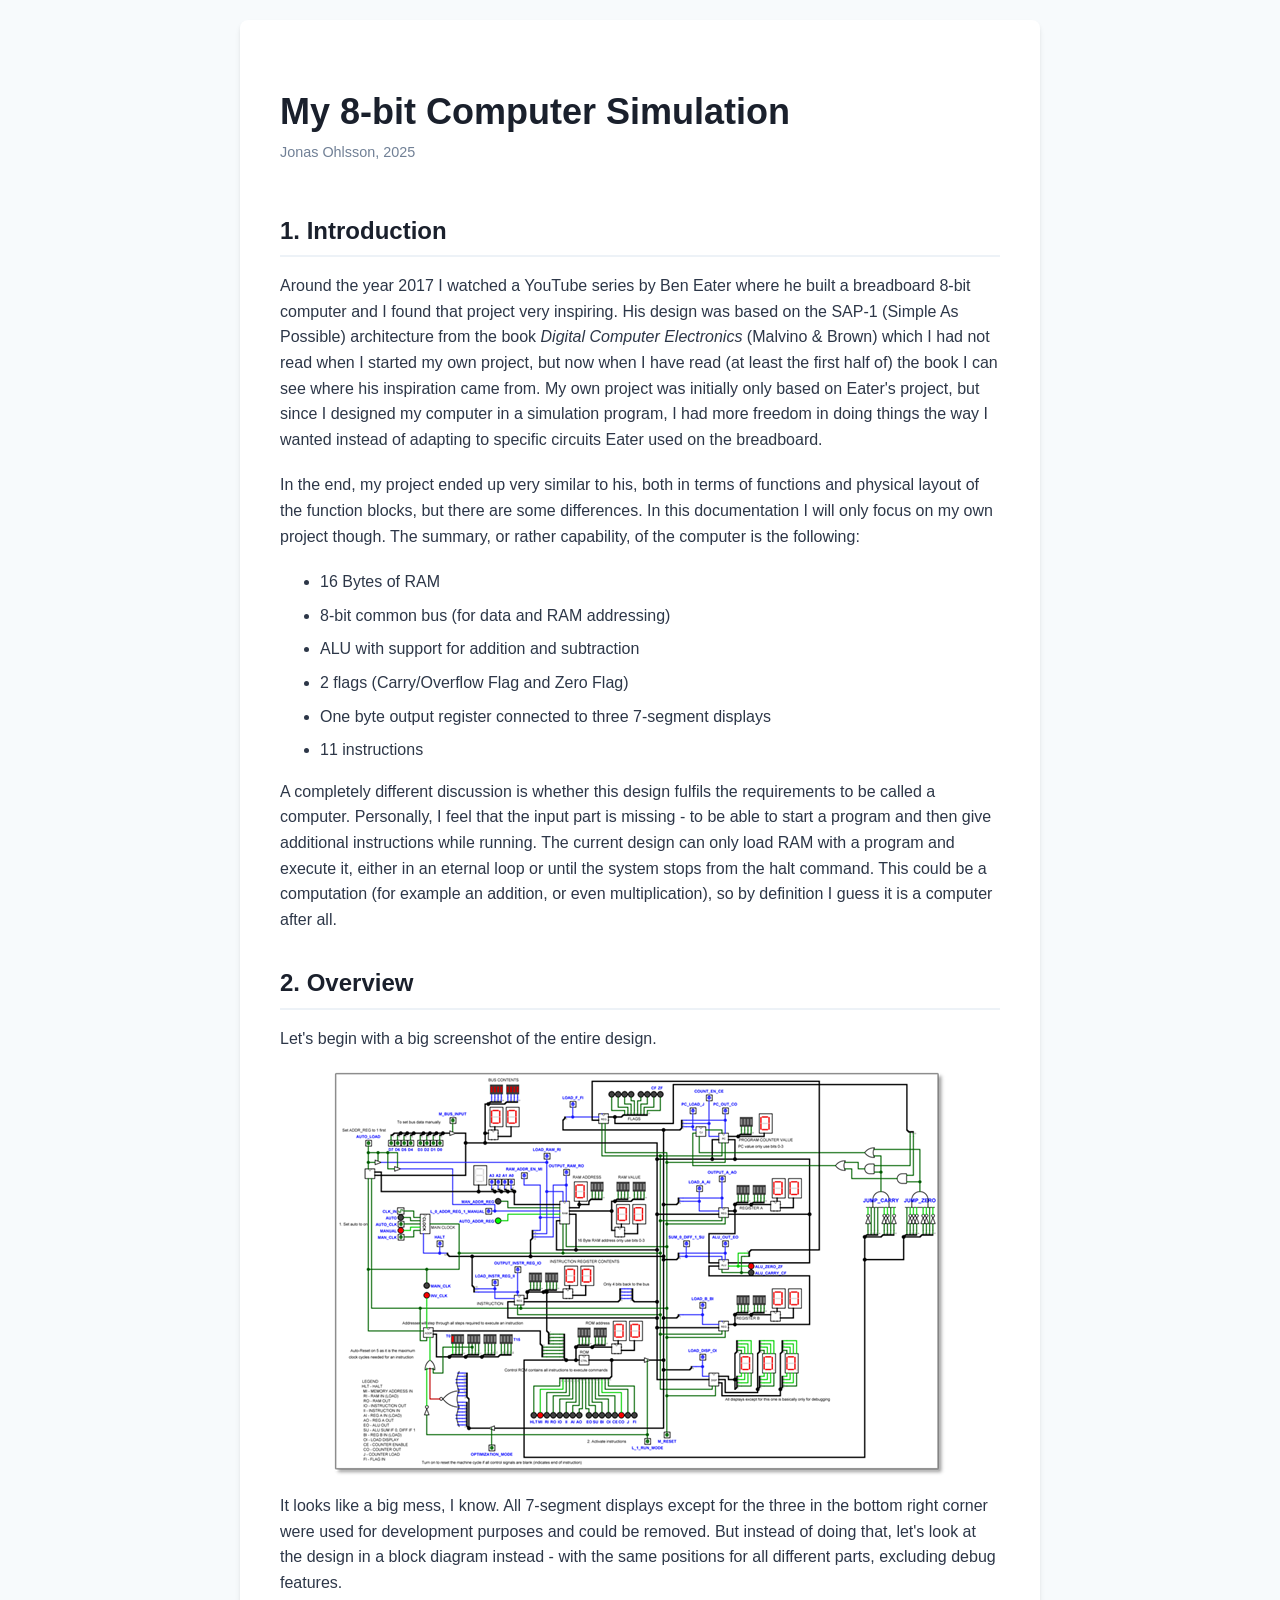
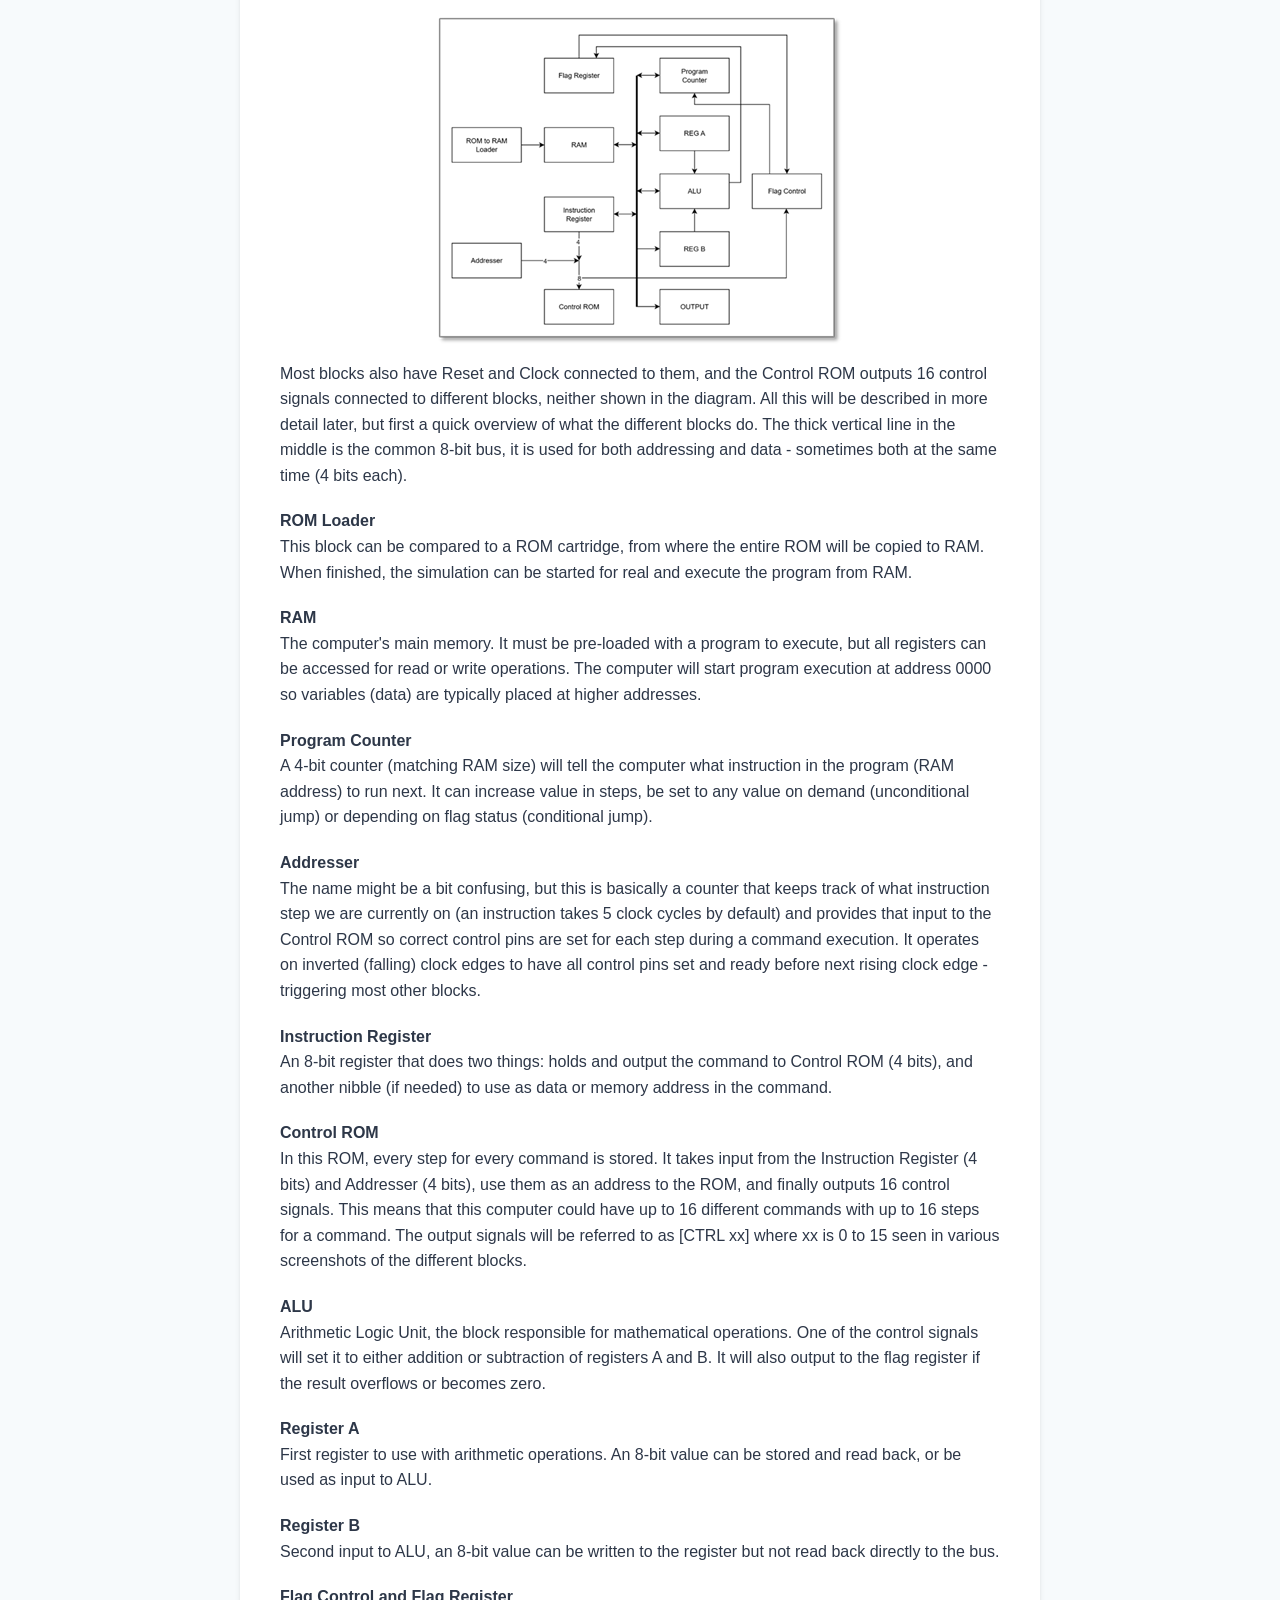
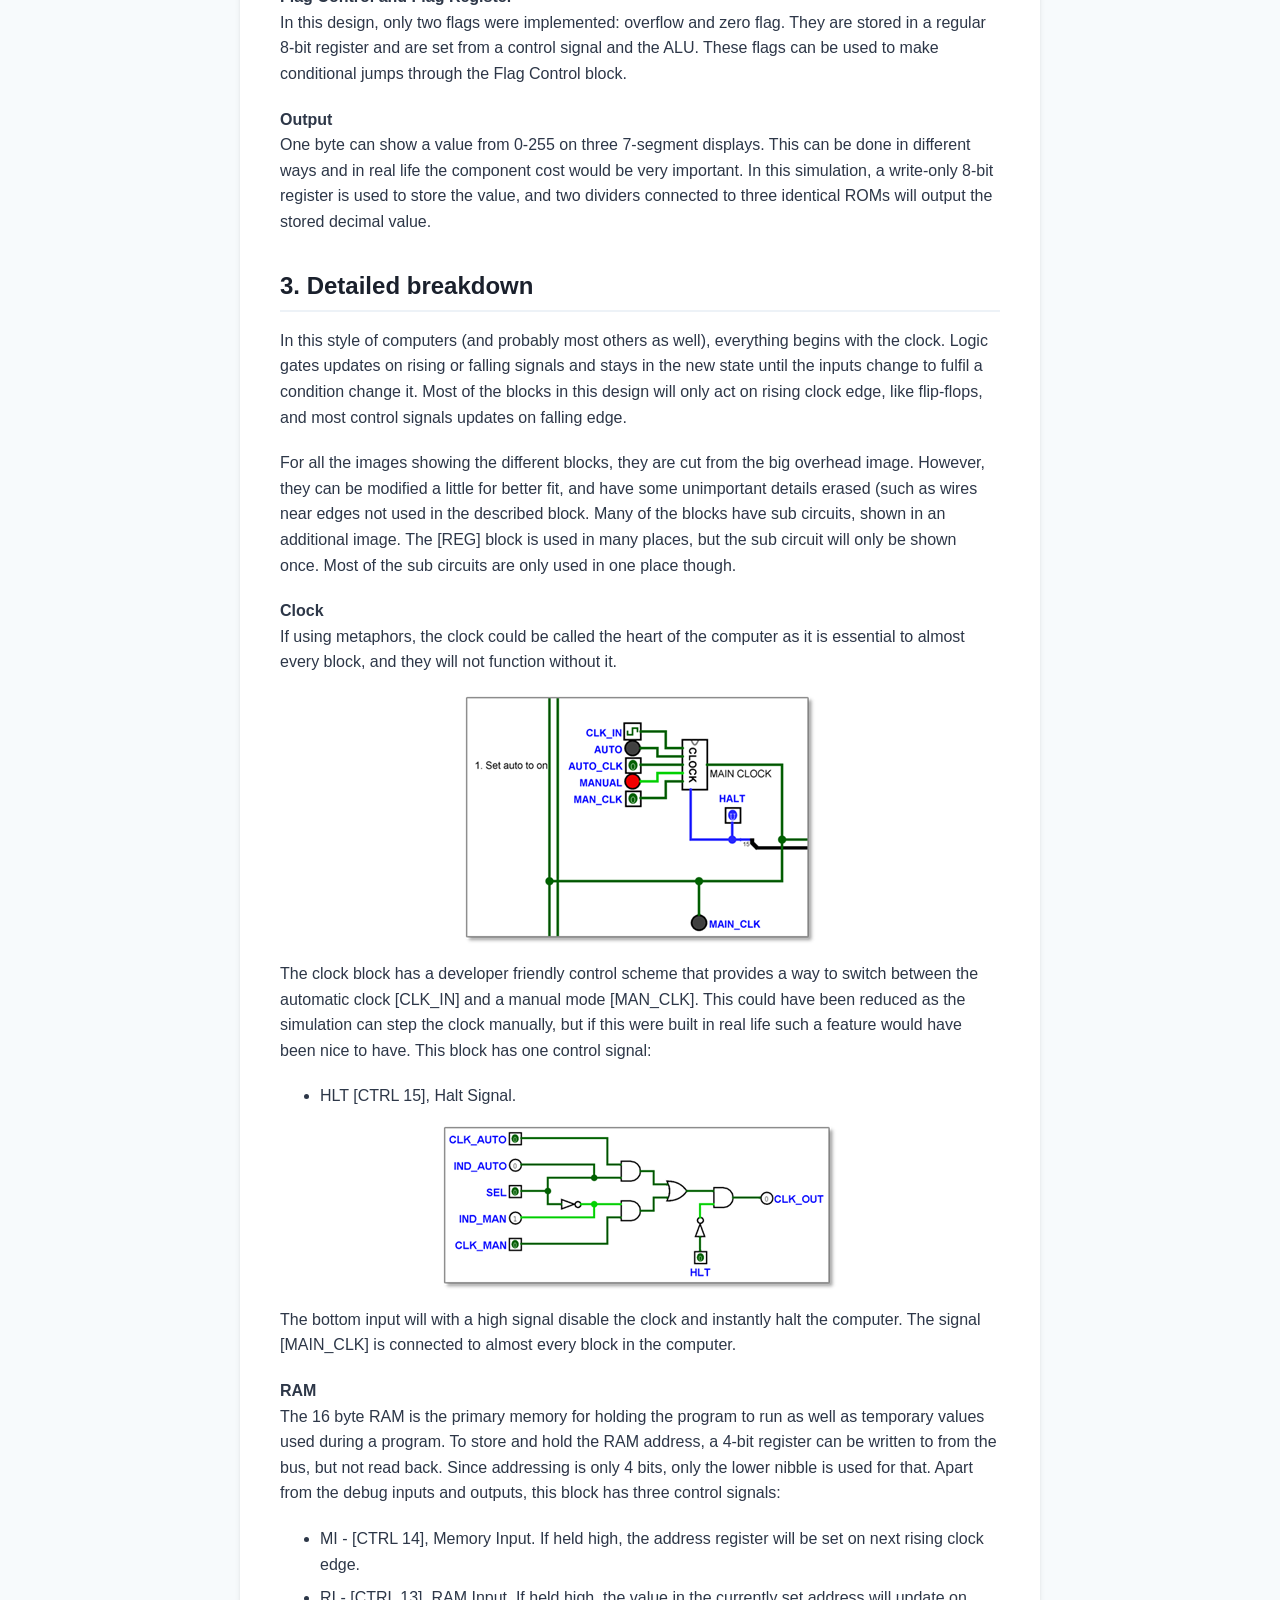
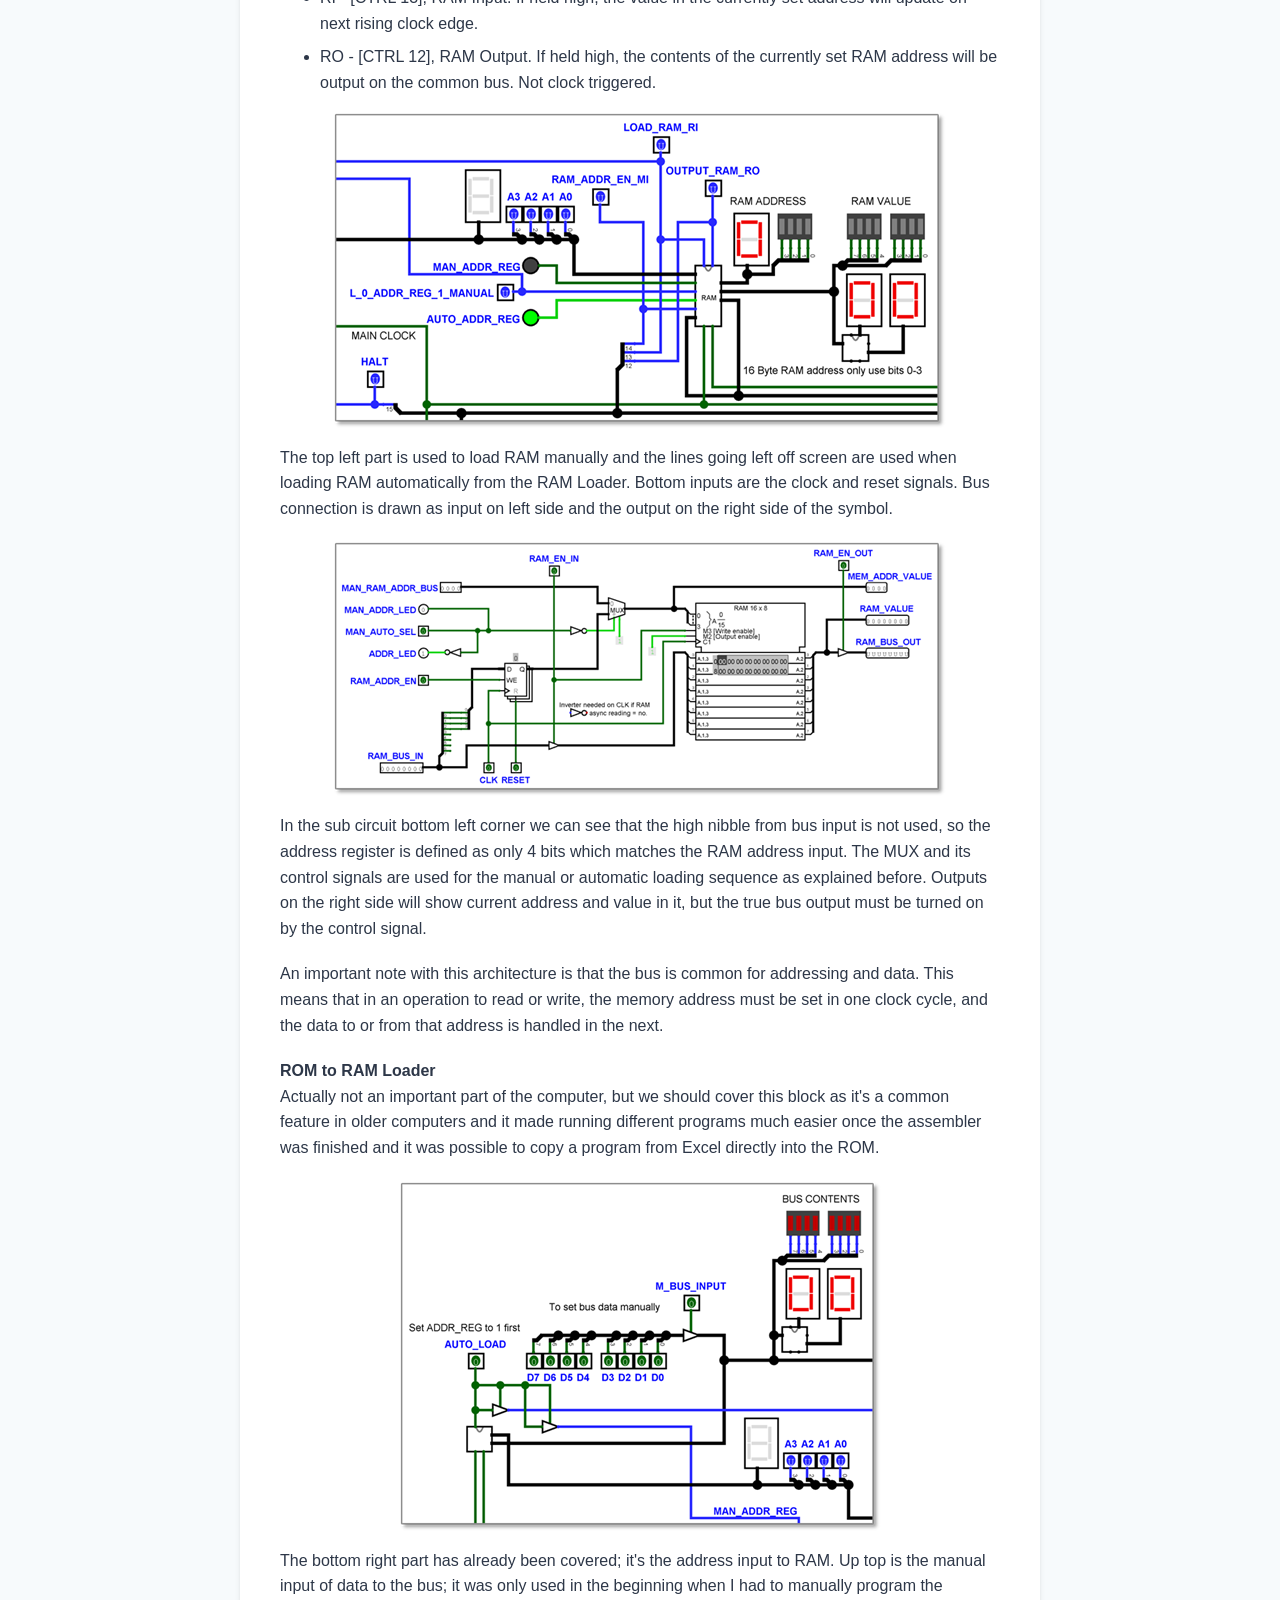
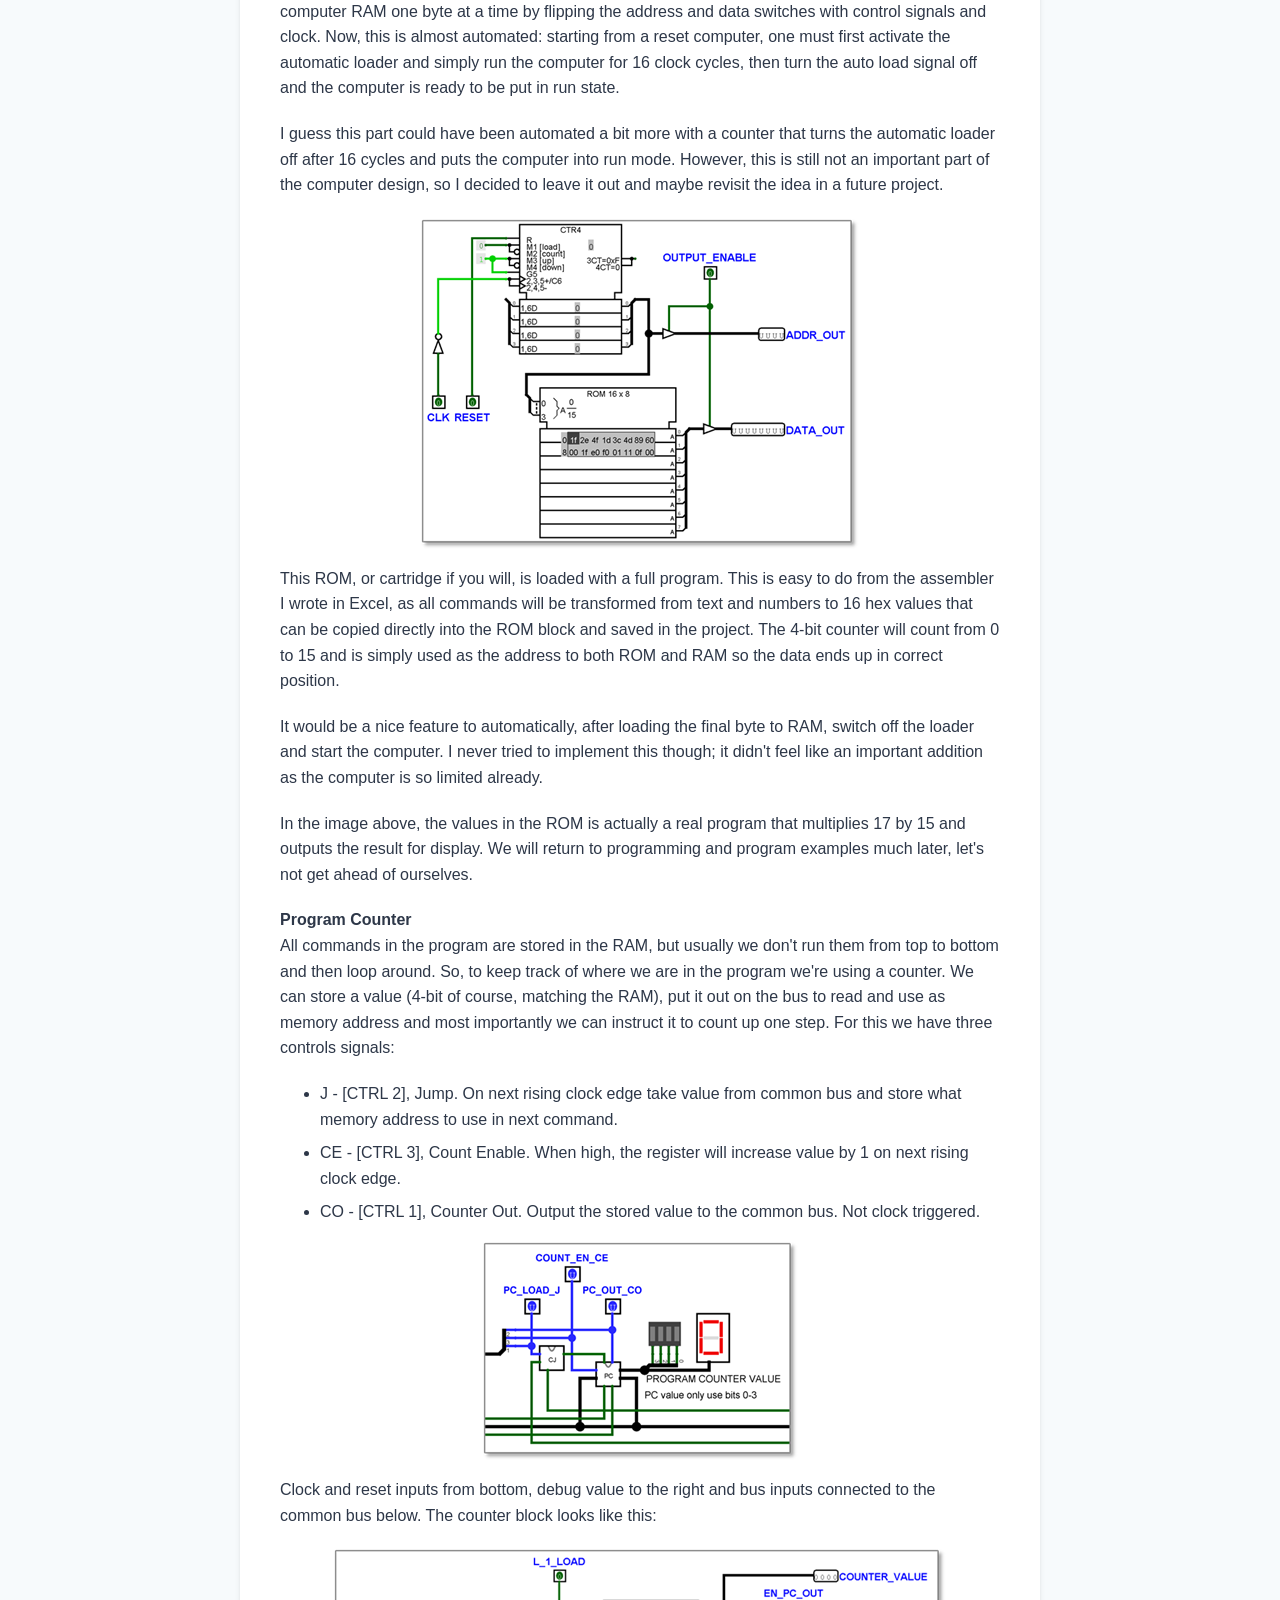
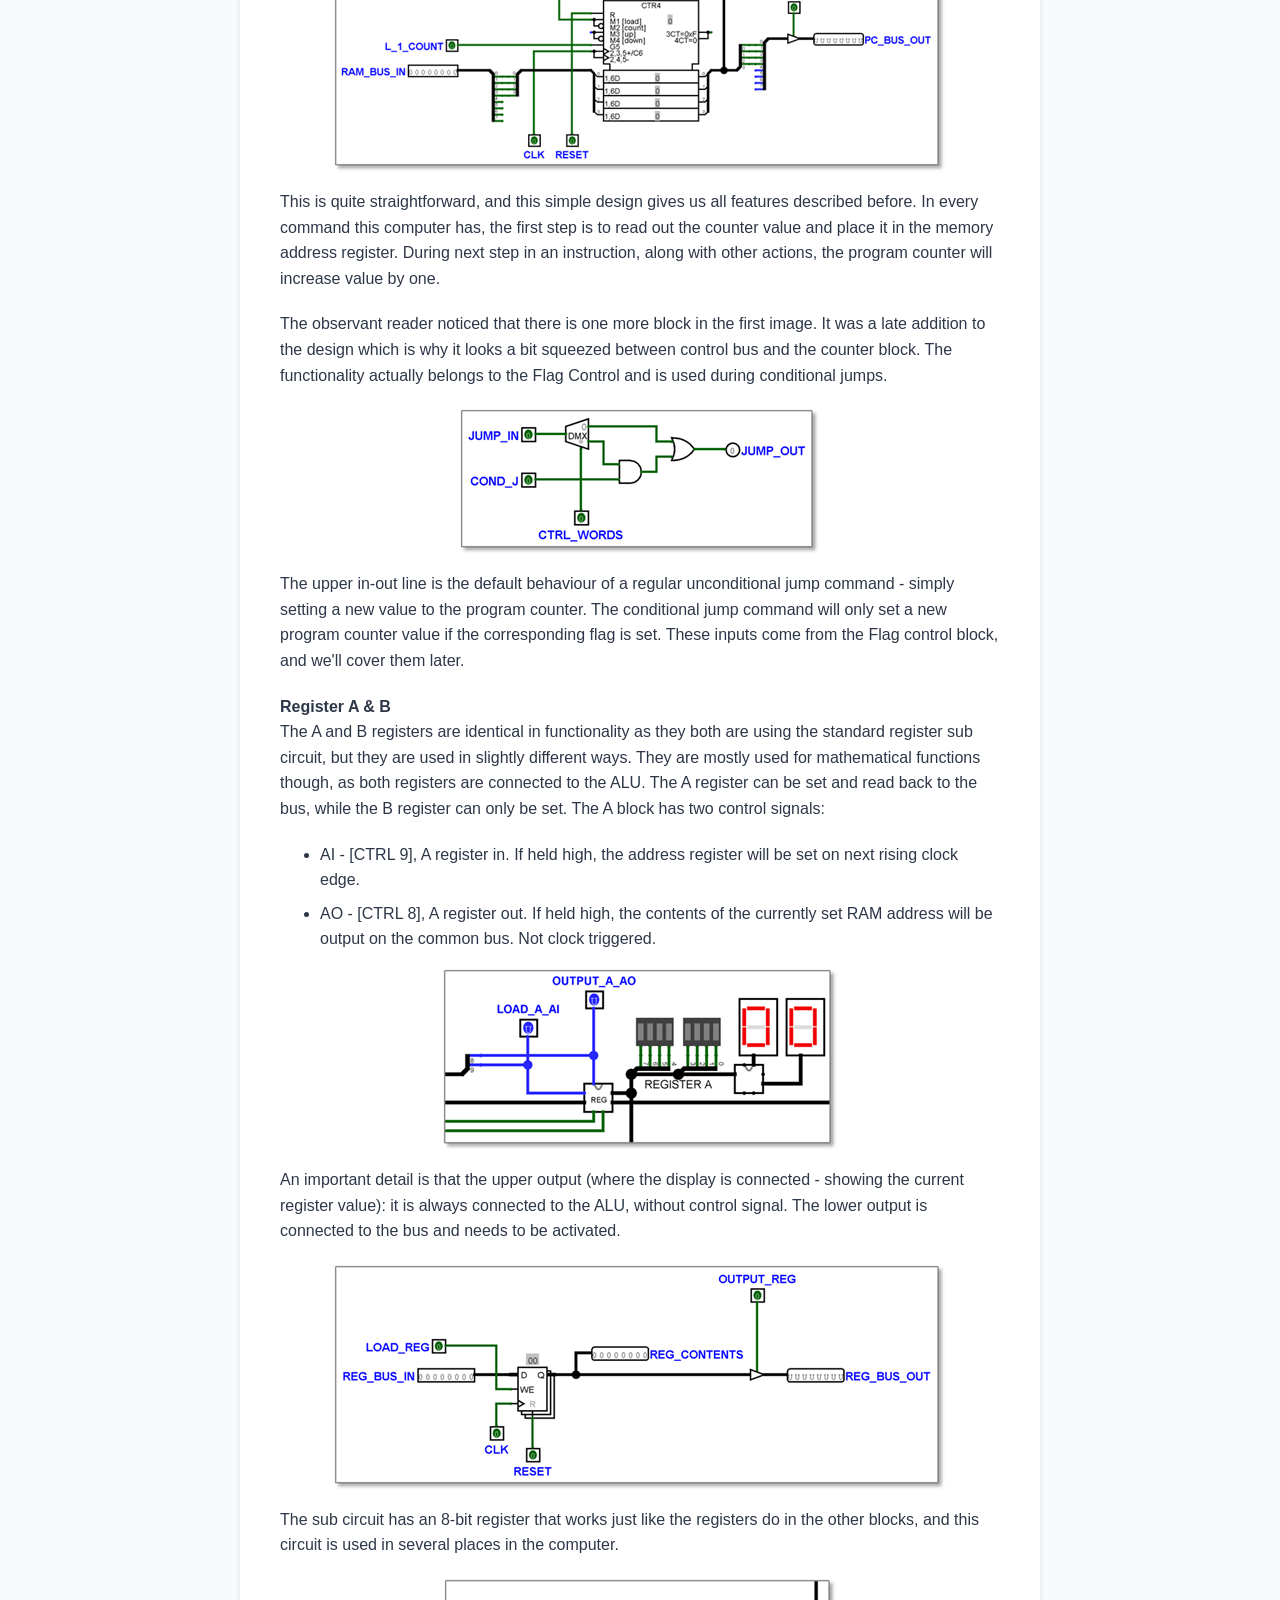
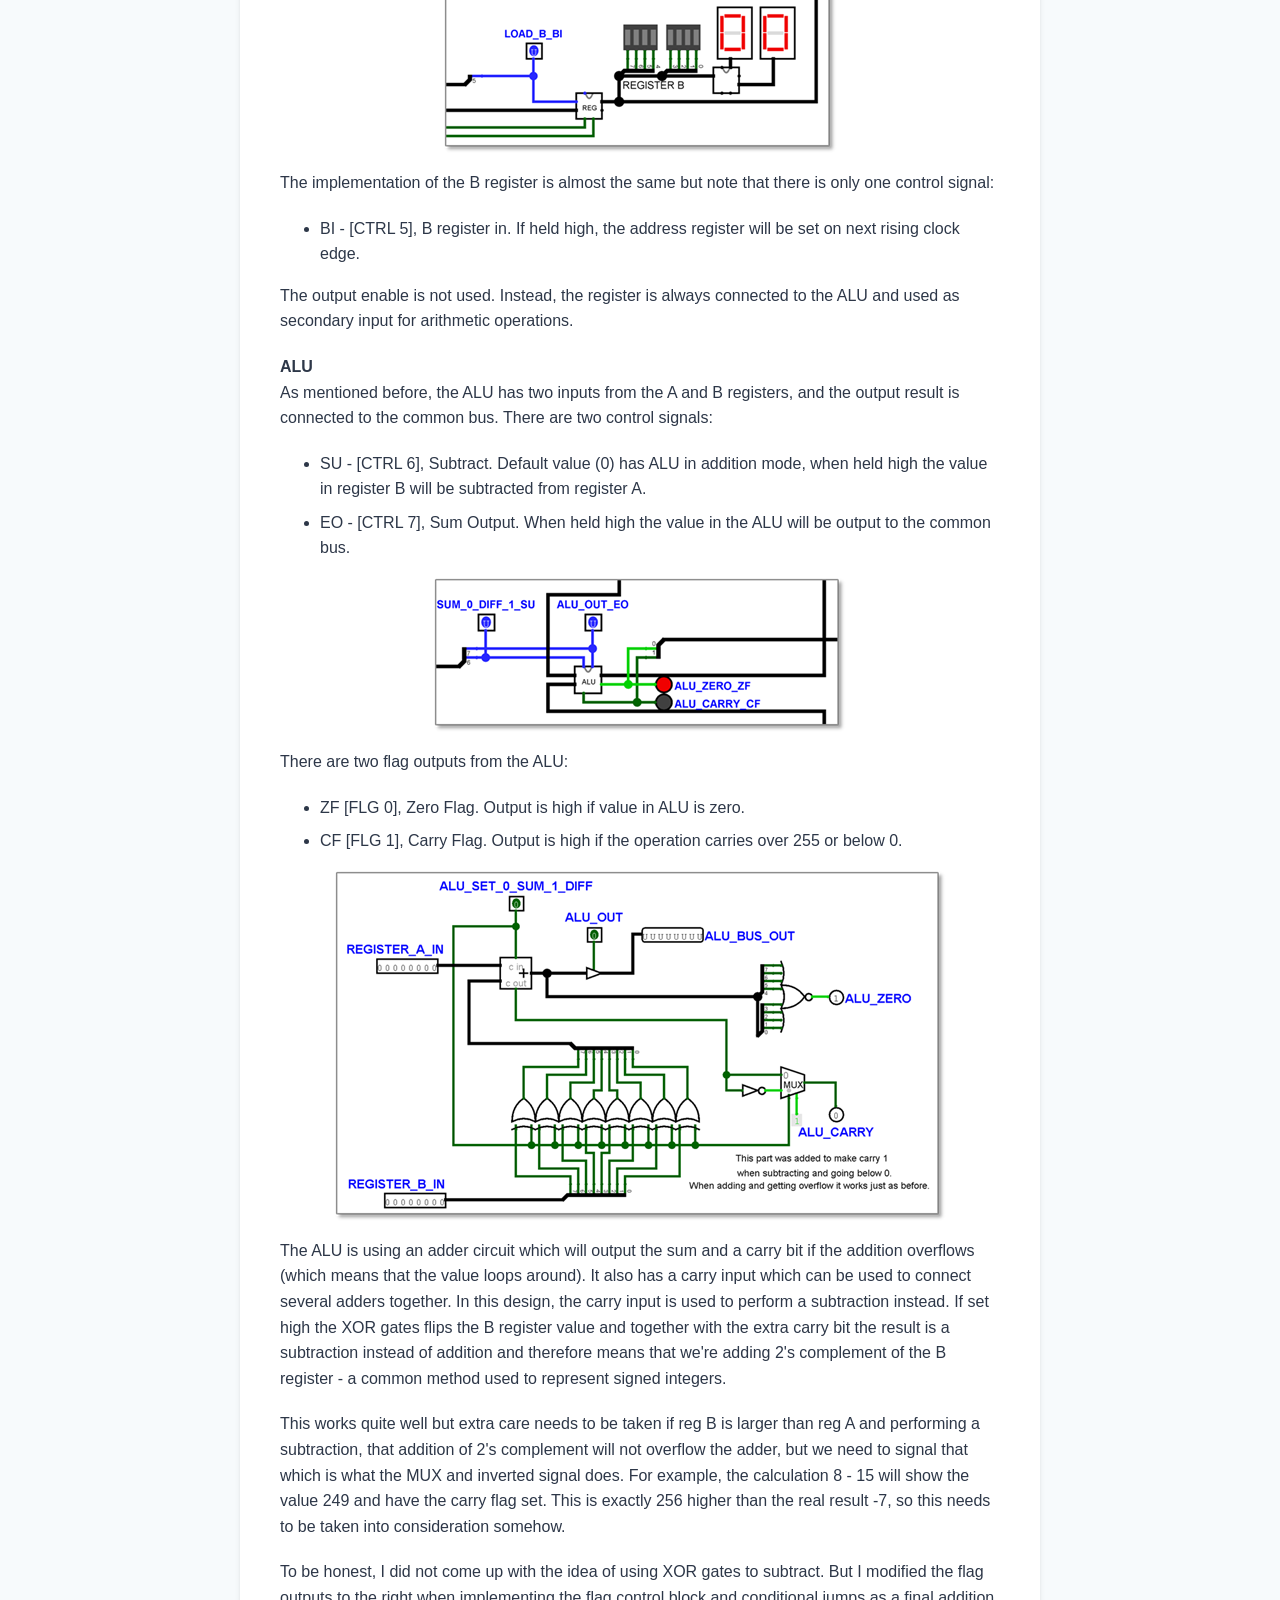
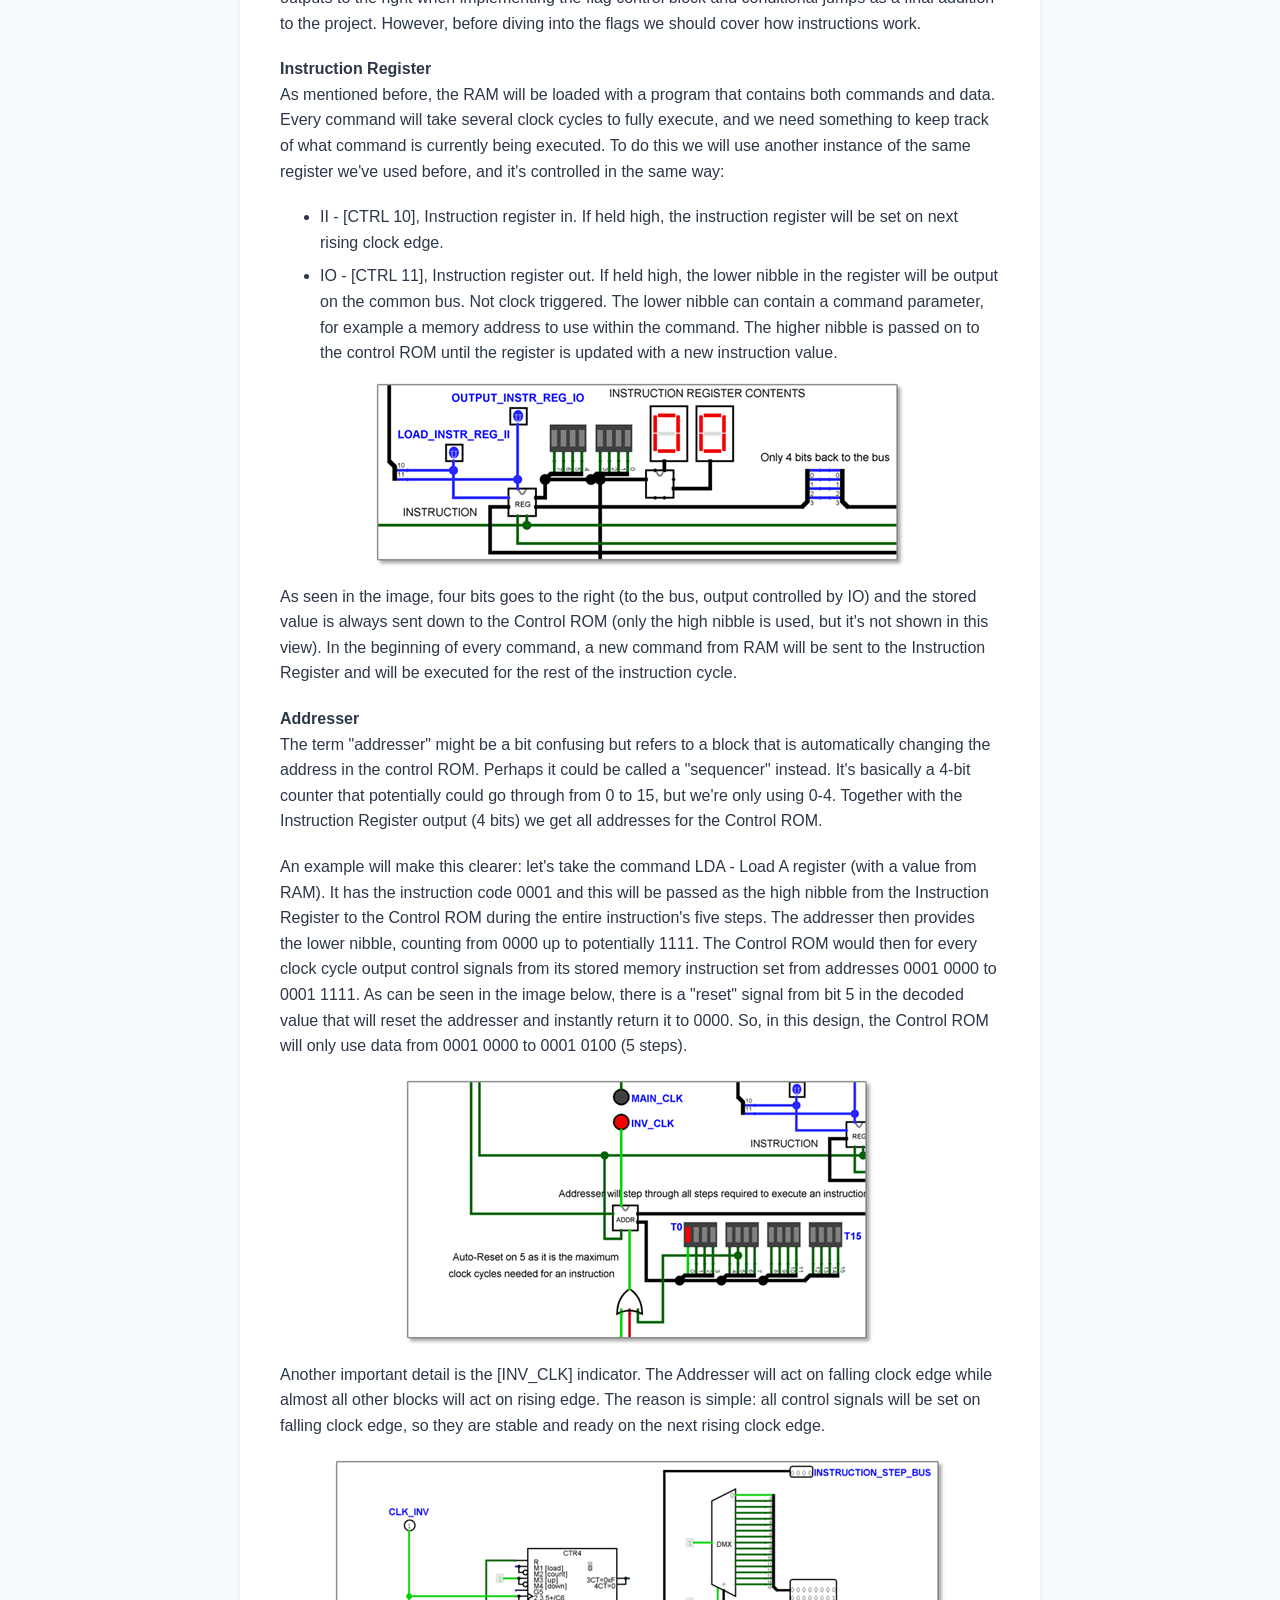
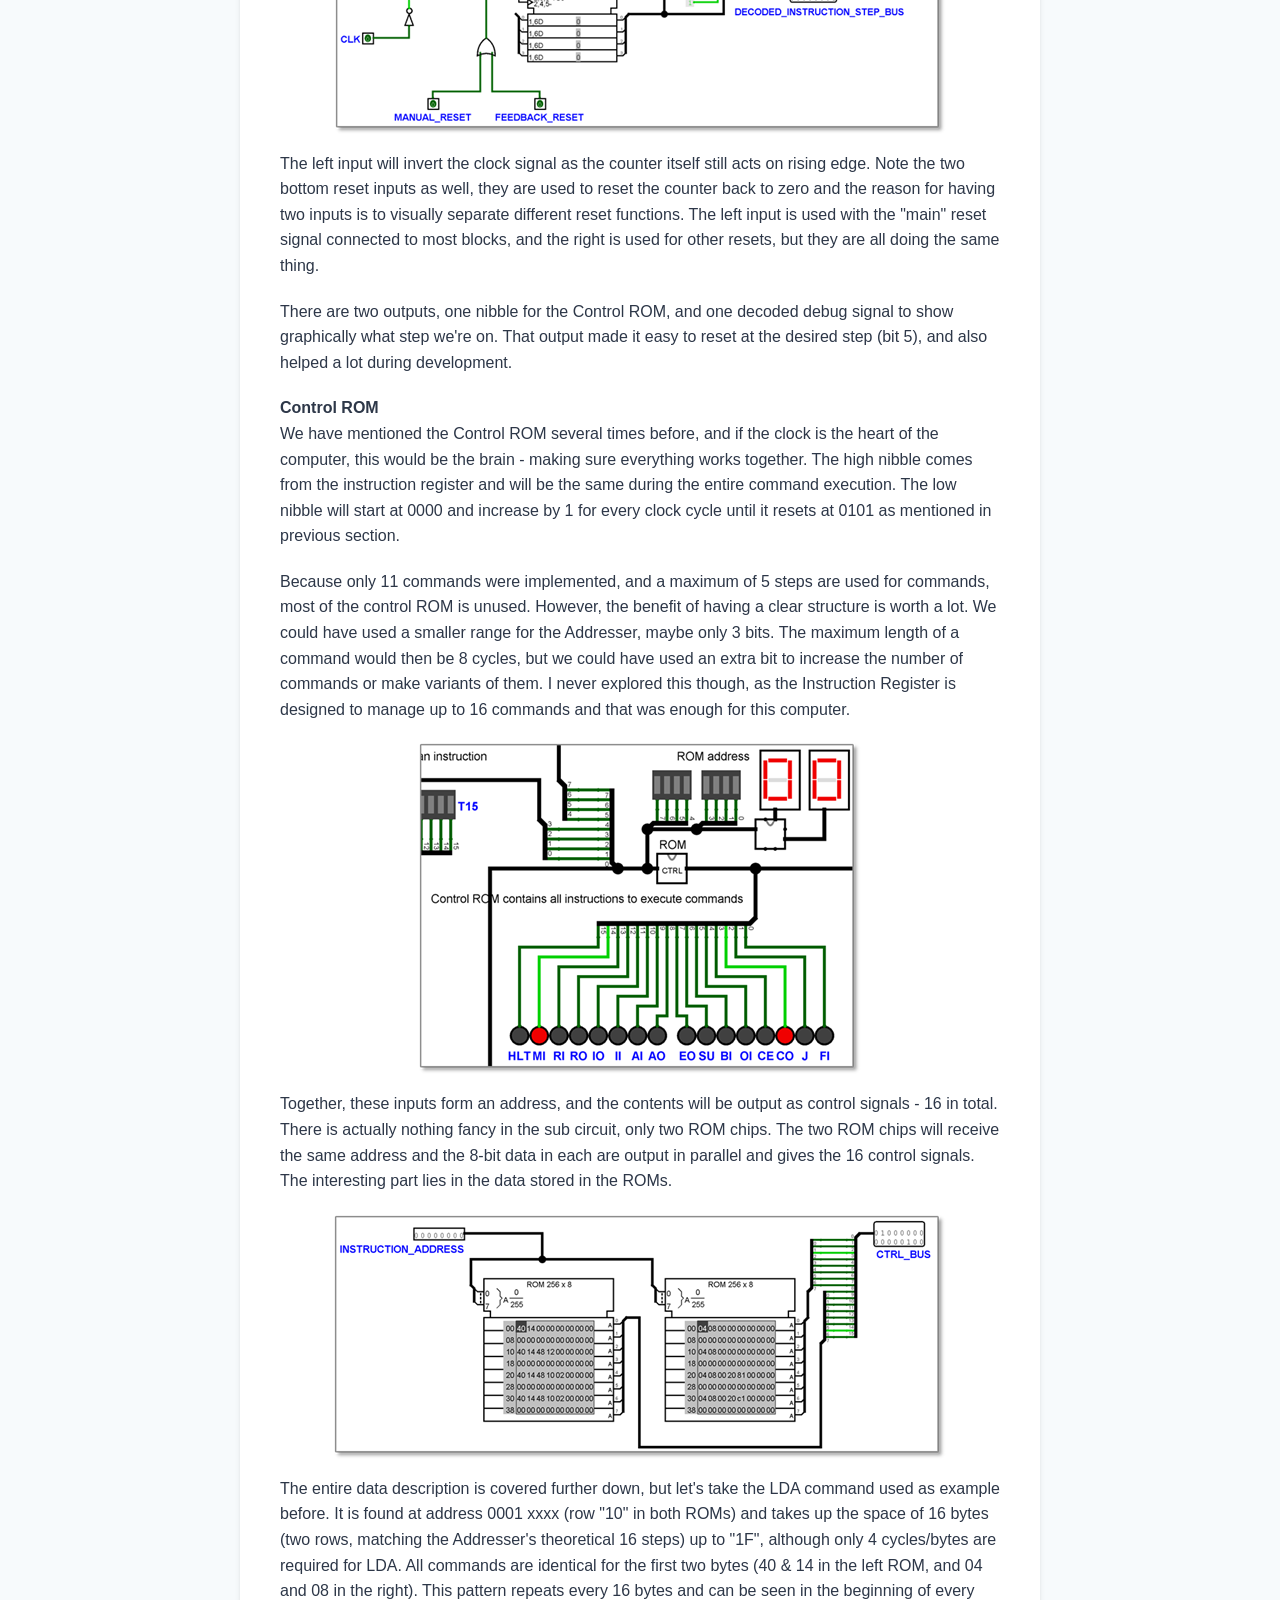
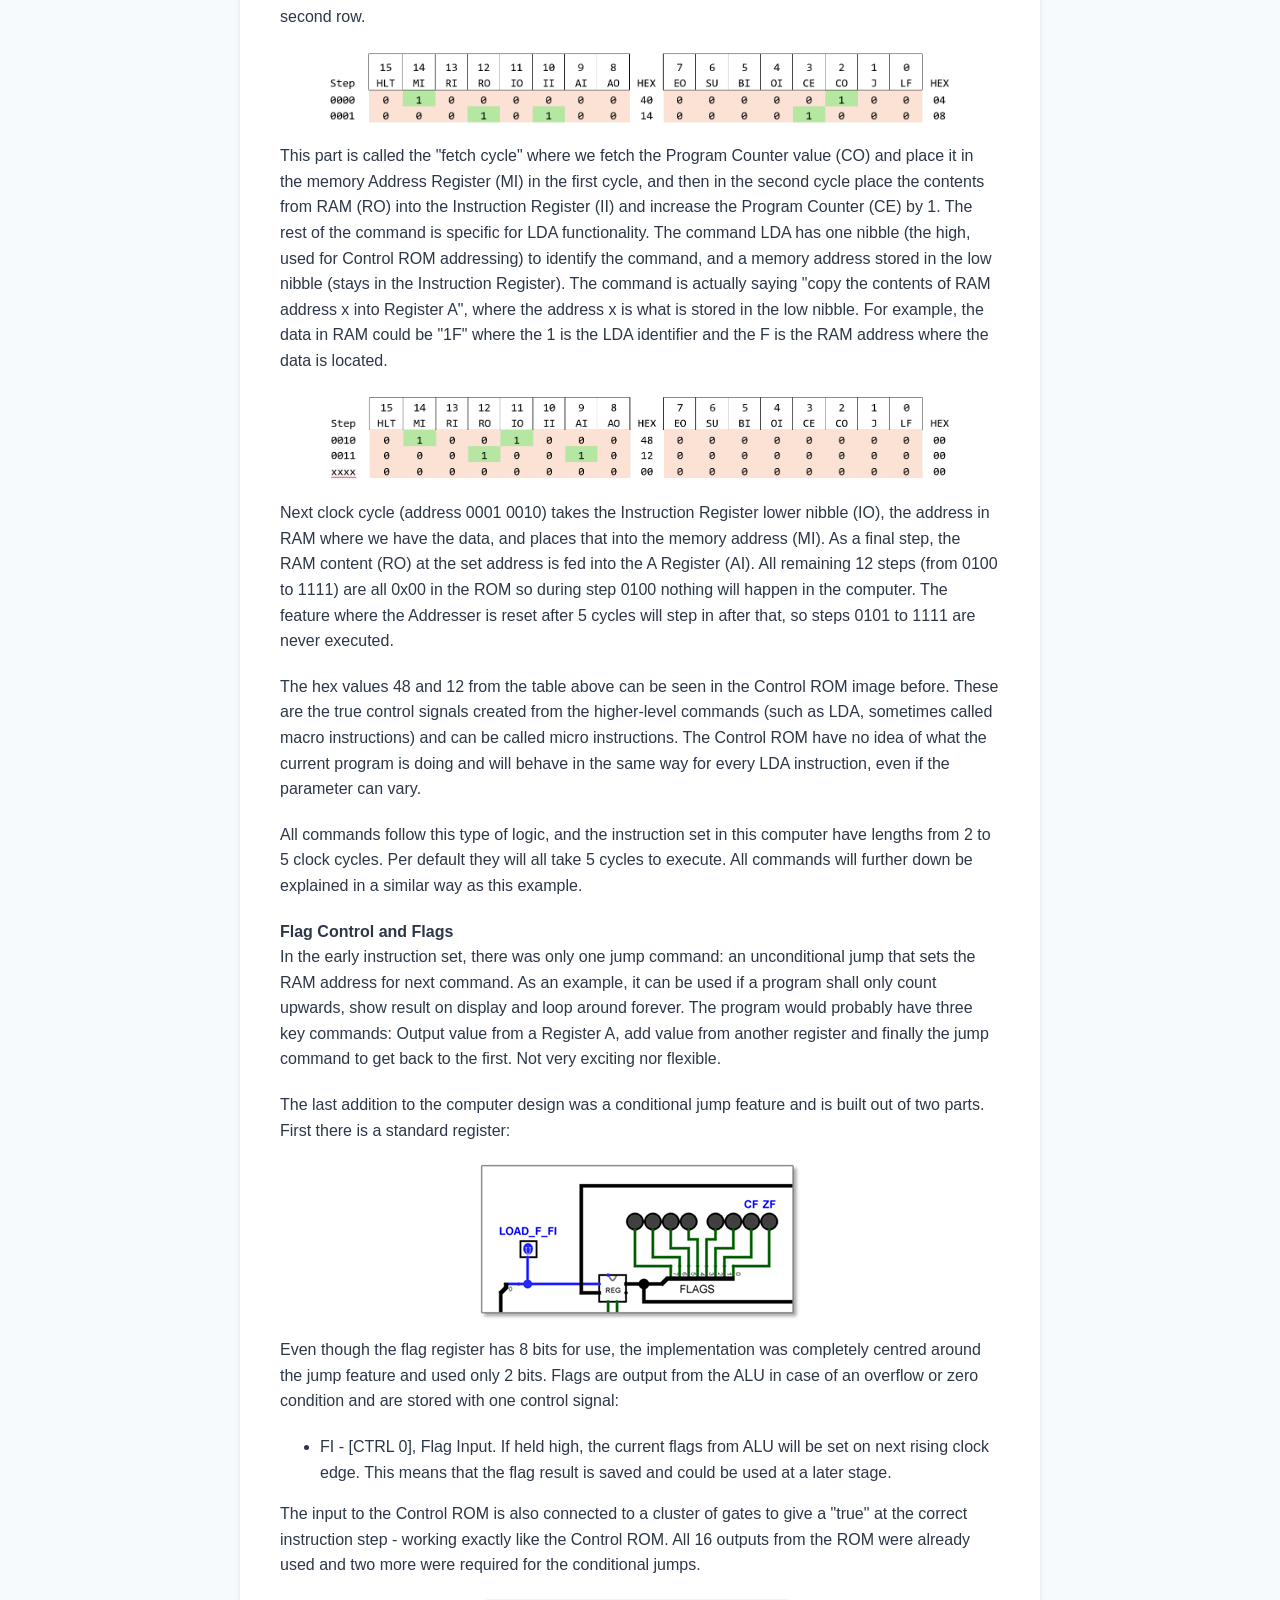
==== commit bc6482a2: "css file path fix" ====
--- a/8bitcomputer/index.html
+++ b/8bitcomputer/index.html
@@ -4,7 +4,7 @@
 	<meta charset="UTF-8">
 	<meta name="viewport" content="width=device-width, initial-scale=1.0">
 	<title>8-bit Computer Simulation</title>
-	<link rel="stylesheet" href="styles.css">
+	<link rel="stylesheet" href="../styles.css">
 </head>
 <body>
 
--- a/styles.css
+++ b/styles.css
@@ -0,0 +1,133 @@
+body {
+    font-family: -apple-system, BlinkMacSystemFont, "Segoe UI", Roboto, Helvetica, Arial, sans-serif;
+    line-height: 1.6;
+    color: #2d3748;
+    max-width: 800px;
+    margin: 0 auto;
+    padding: 20px;
+    background-color: #f7fafc;
+}
+article {
+    background: #ffffff;
+    padding: 40px;
+    border-radius: 8px;
+    box-shadow: 0 4px 6px -1px rgba(0, 0, 0, 0.1), 0 2px 4px -1px rgba(0, 0, 0, 0.06);
+}
+h1 {
+    font-size: 2.25rem;
+    font-weight: 700;
+    color: #1a202c;
+    margin-bottom: 8px;
+    line-height: 1.2;
+}
+h2 {
+    font-size: 1.5rem;
+    font-weight: 600;
+    color: #1a202c;
+    margin-top: 2rem;
+    margin-bottom: 1rem;
+    border-bottom: 2px solid #edf2f7;
+    padding-bottom: 0.3rem;
+}
+.metadata {
+    font-size: 0.9rem;
+    color: #718096;
+    margin-bottom: 24px;
+    padding-bottom: 16px;
+}
+p {
+    margin-bottom: 1.25rem;
+}
+em {
+    font-style: italic;
+}
+ol {
+    margin-bottom: 1.25rem;
+    padding-left: 24px;
+}
+li {
+    margin-bottom: 0.5rem;
+}
+code {
+    font-family: SFMono-Regular, Consolas, "Liberation Mono", Menlo, monospace;
+    background-color: #edf2f7;
+    color: #2d3748;
+    padding: 2px 6px;
+    border-radius: 4px;
+    font-size: 0.875em;
+}
+pre {
+    background-color: #1a202c;
+    color: #e2e8f0;
+    padding: 18px;
+    border-radius: 6px;
+    overflow-x: auto;
+    margin-bottom: 1.25rem;
+    line-height: 1.45;
+}
+pre code {
+    background-color: transparent;
+    color: inherit;
+    padding: 0;
+    font-size: 0.9em;
+}
+.img-container {
+    width: 100%;
+    text-align: center;
+    margin: 24px 0;
+}
+.thumbnail {
+	cursor: pointer;
+}
+.modal {
+	display: none;
+	position: fixed;
+	top: 0;
+	left: 0;
+	width: 100%;
+	height: 100%;
+	background-color: rgba(0,0,0,0.8);
+	justify-content: center;
+	align-items: center;
+	z-index: 1000;
+}
+#closeButton {
+	position: absolute;
+	top: 20px;
+	right: 30px;
+	font-size: 40px;
+	color: white;
+	cursor: pointer;
+}
+#fullSizeImage {
+	max-width: 90%;
+	max-height: 90%;
+}
+img {
+    max-width: 100%;
+    height: auto;
+    display: block;
+    margin: 0 auto;
+}
+table {
+    width: 100%;
+    border-collapse: collapse;
+    margin: 20px 0;
+    background-color: #fff;
+    box-shadow: 0 1px 3px rgba(0,0,0,0.05);
+    border-radius: 6px;
+    overflow: hidden;
+}
+th, td {
+    padding: 10px 14px;
+    text-align: left;
+    border-bottom: 1px solid #e2e8f0;
+}
+th {
+    background-color: #edf2f7;
+    color: #2d3748;
+    font-weight: 600;
+}
+tr:last-child td {
+    border-bottom: none;
+}
